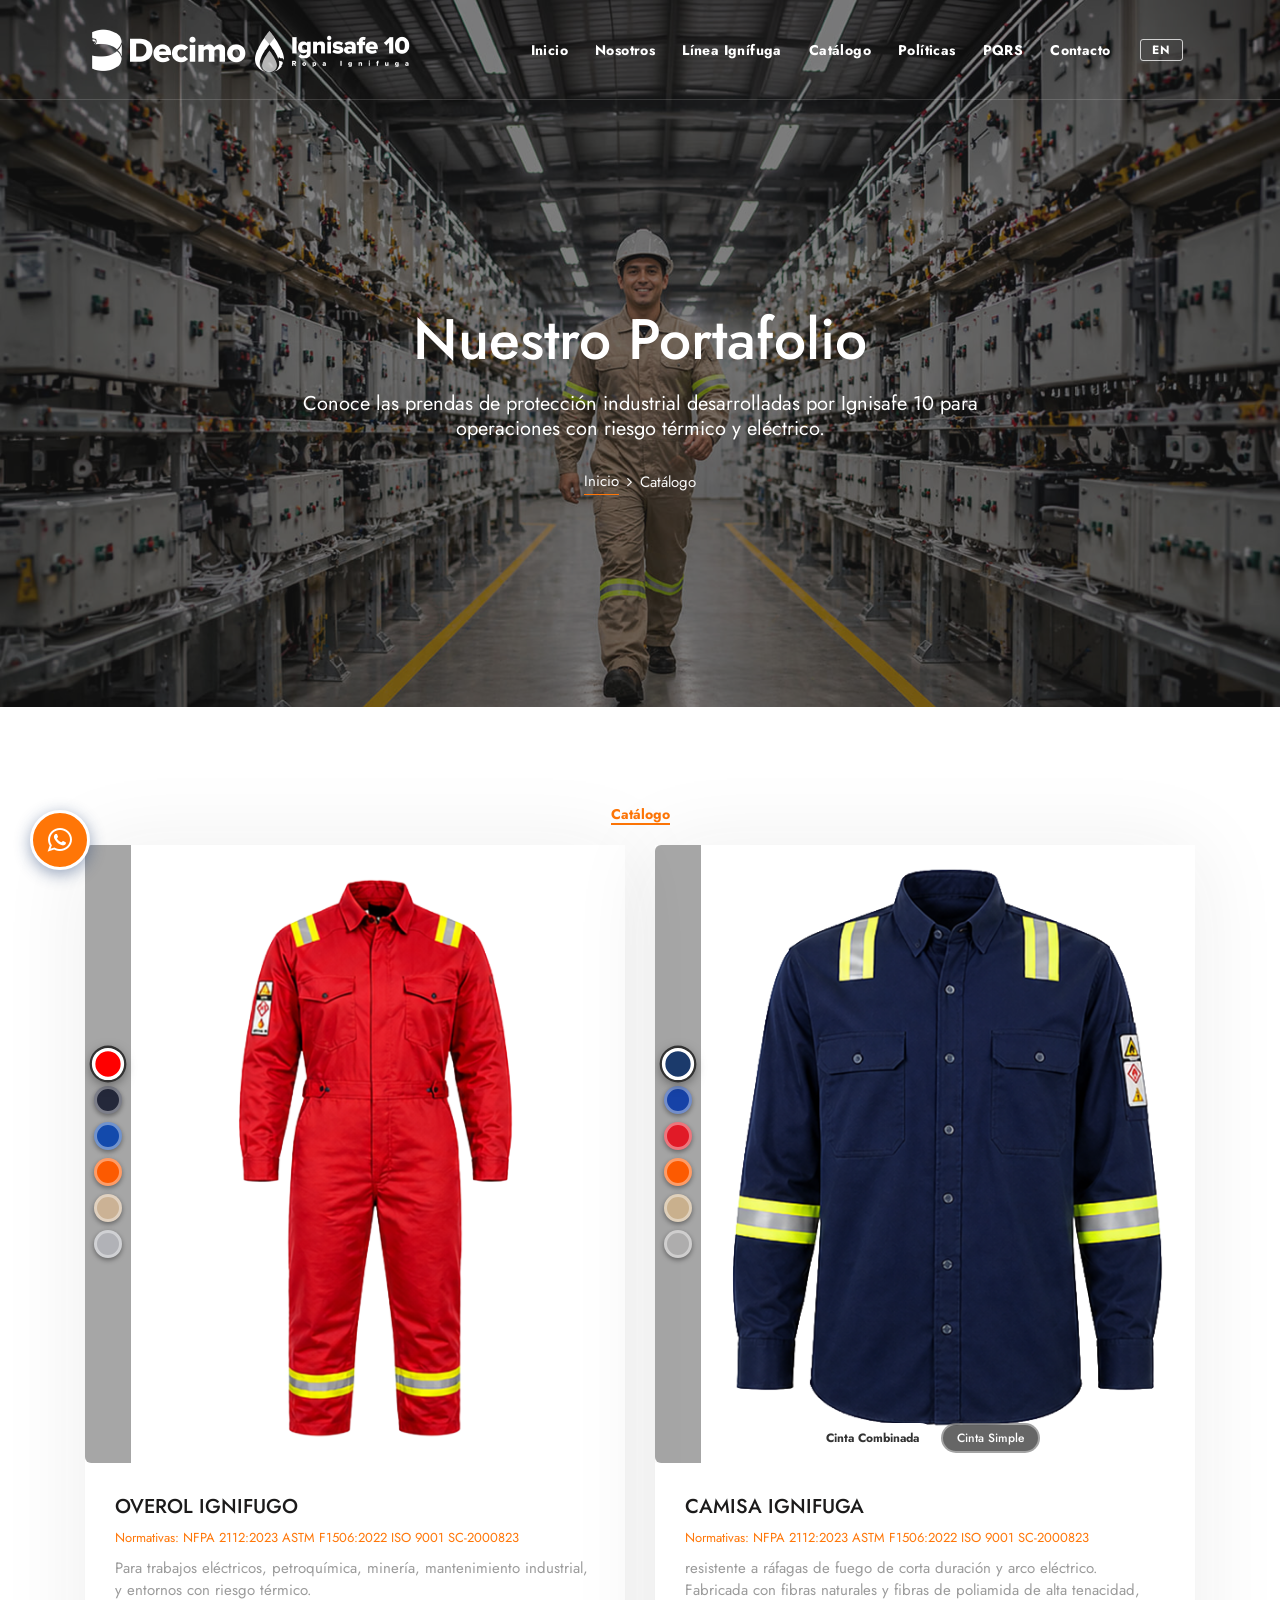
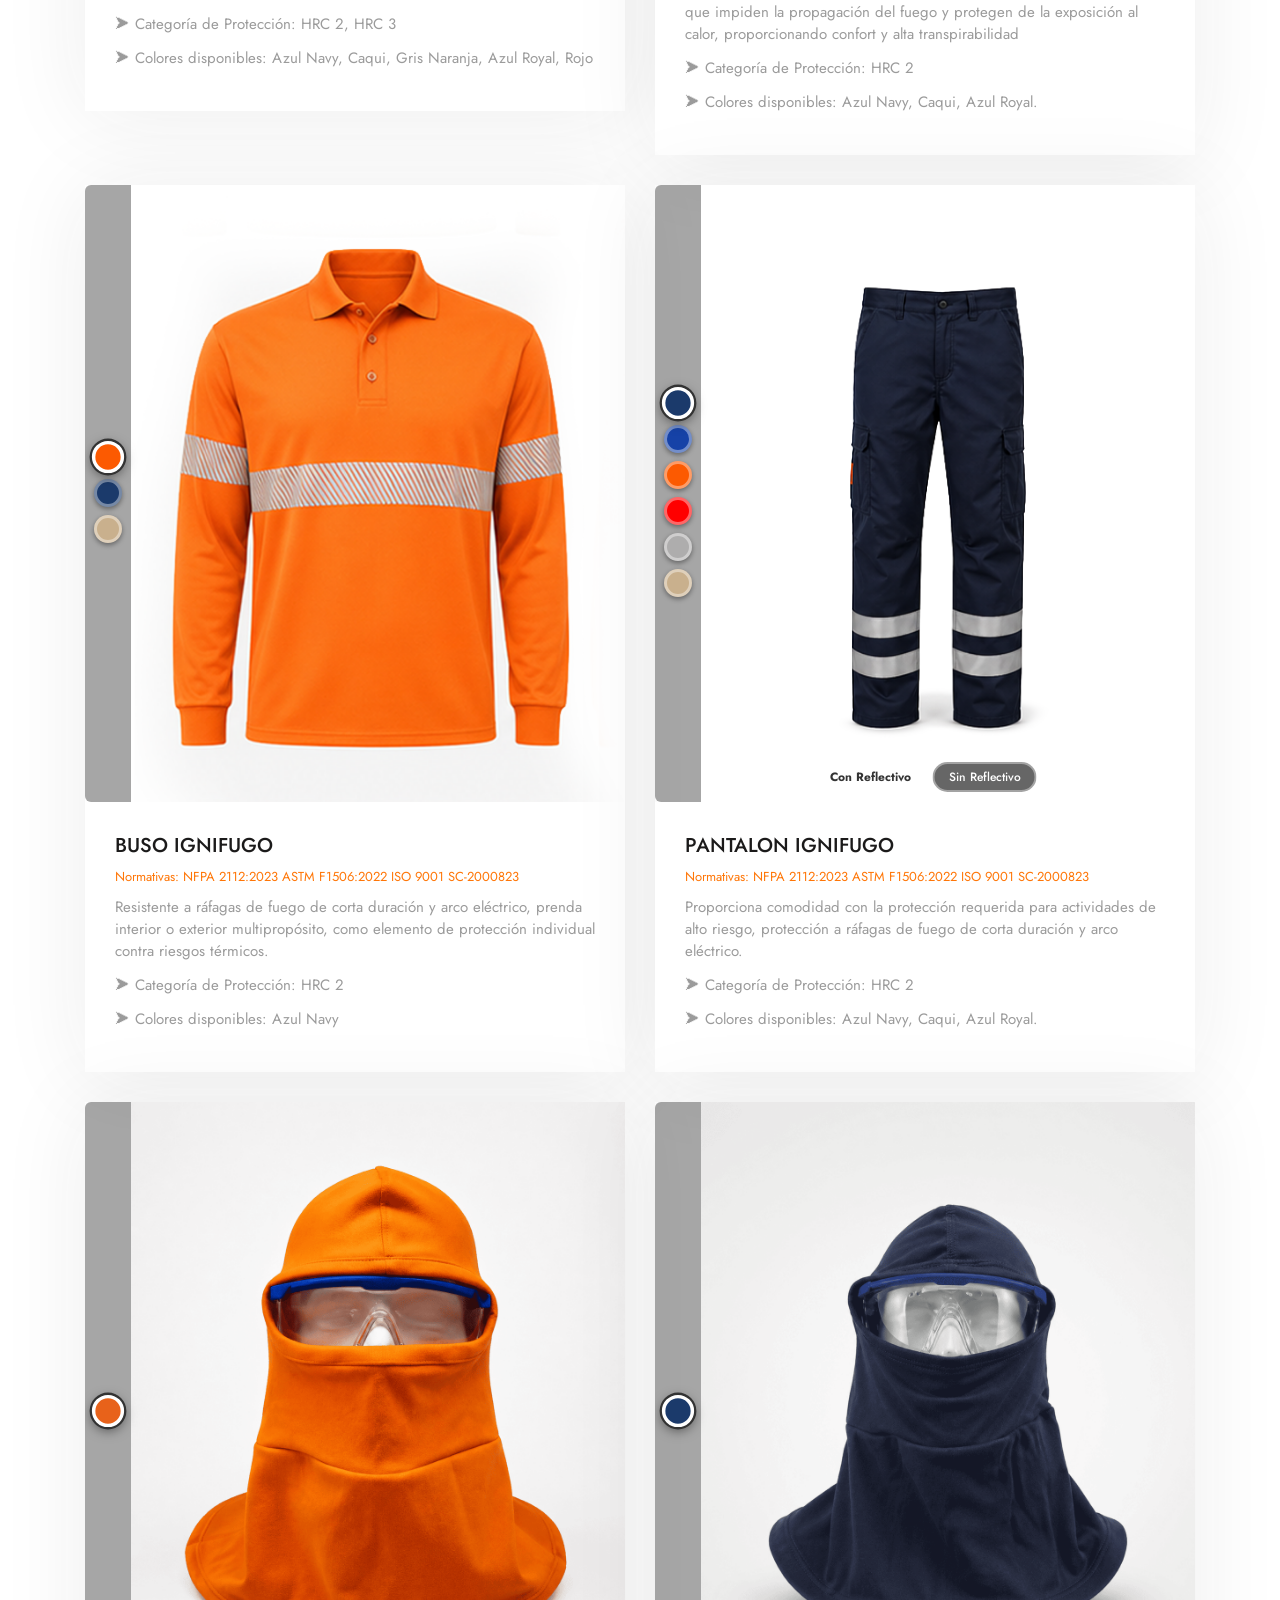
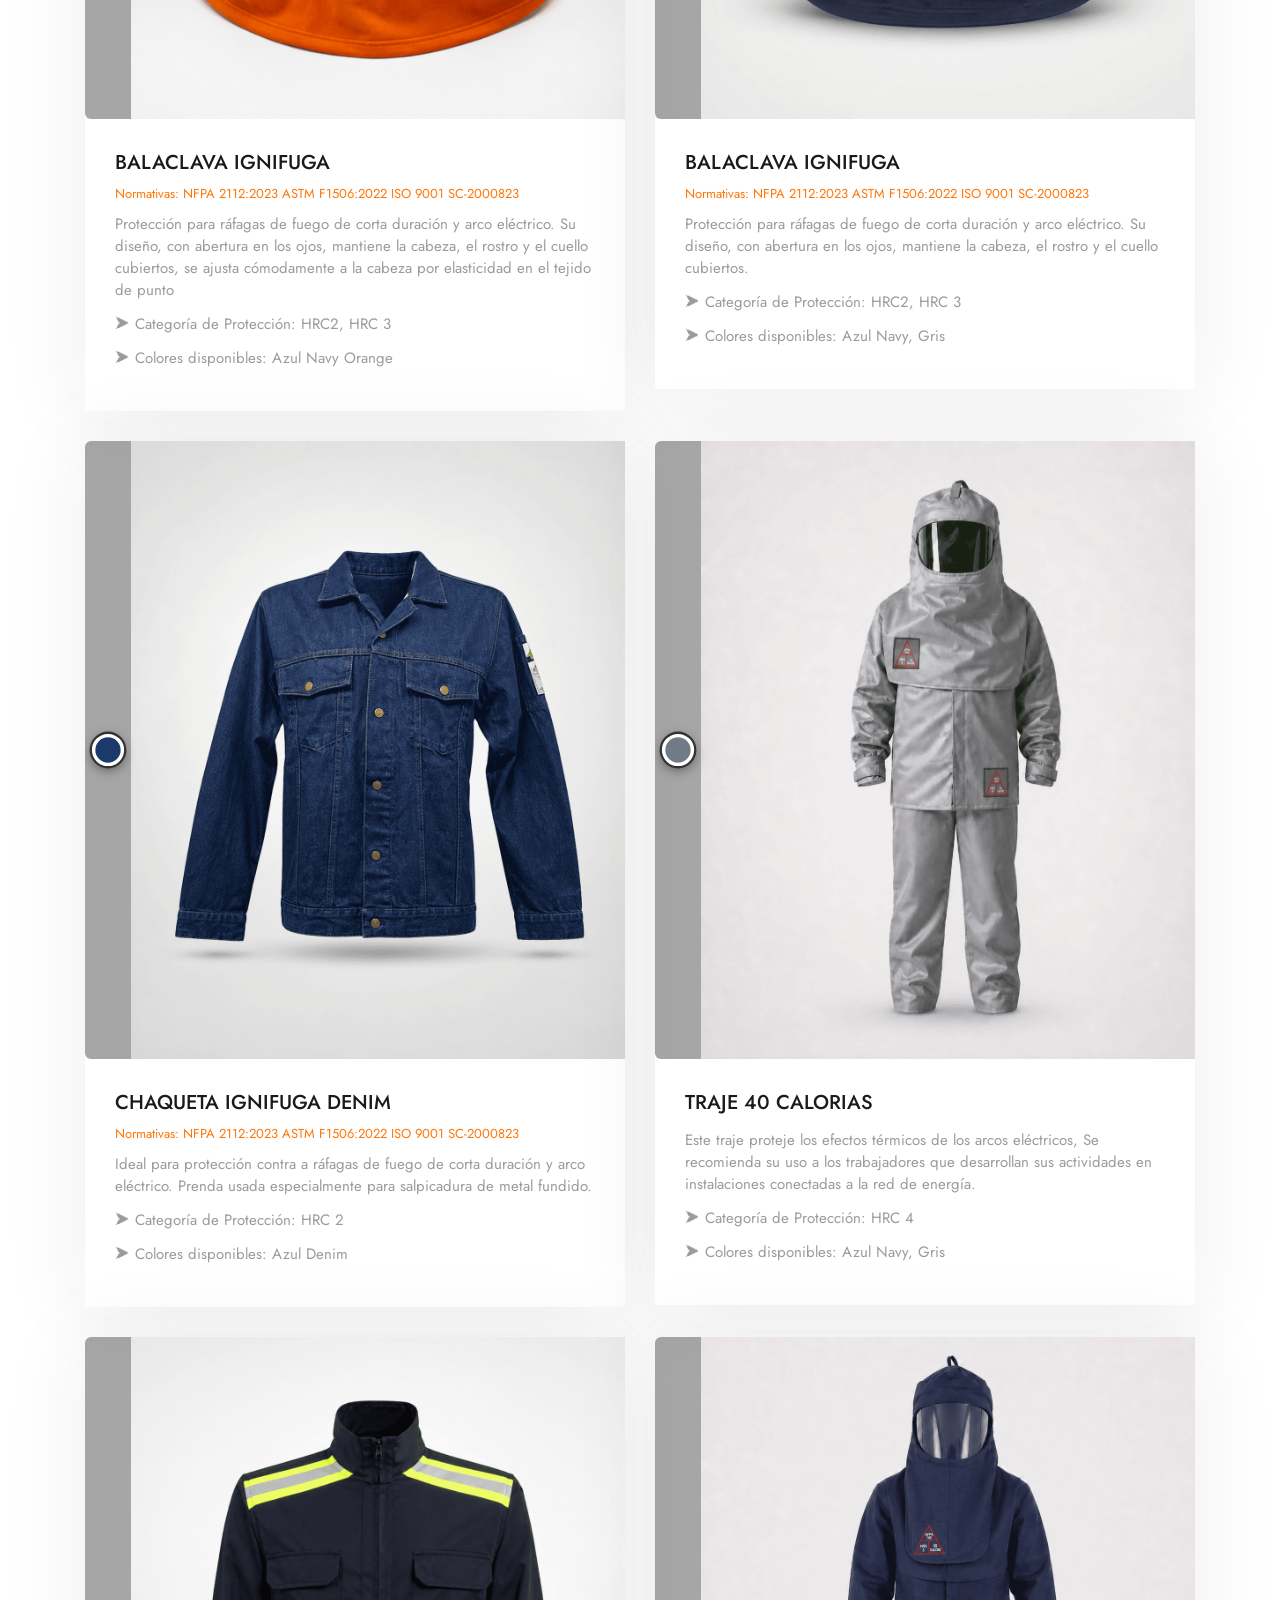
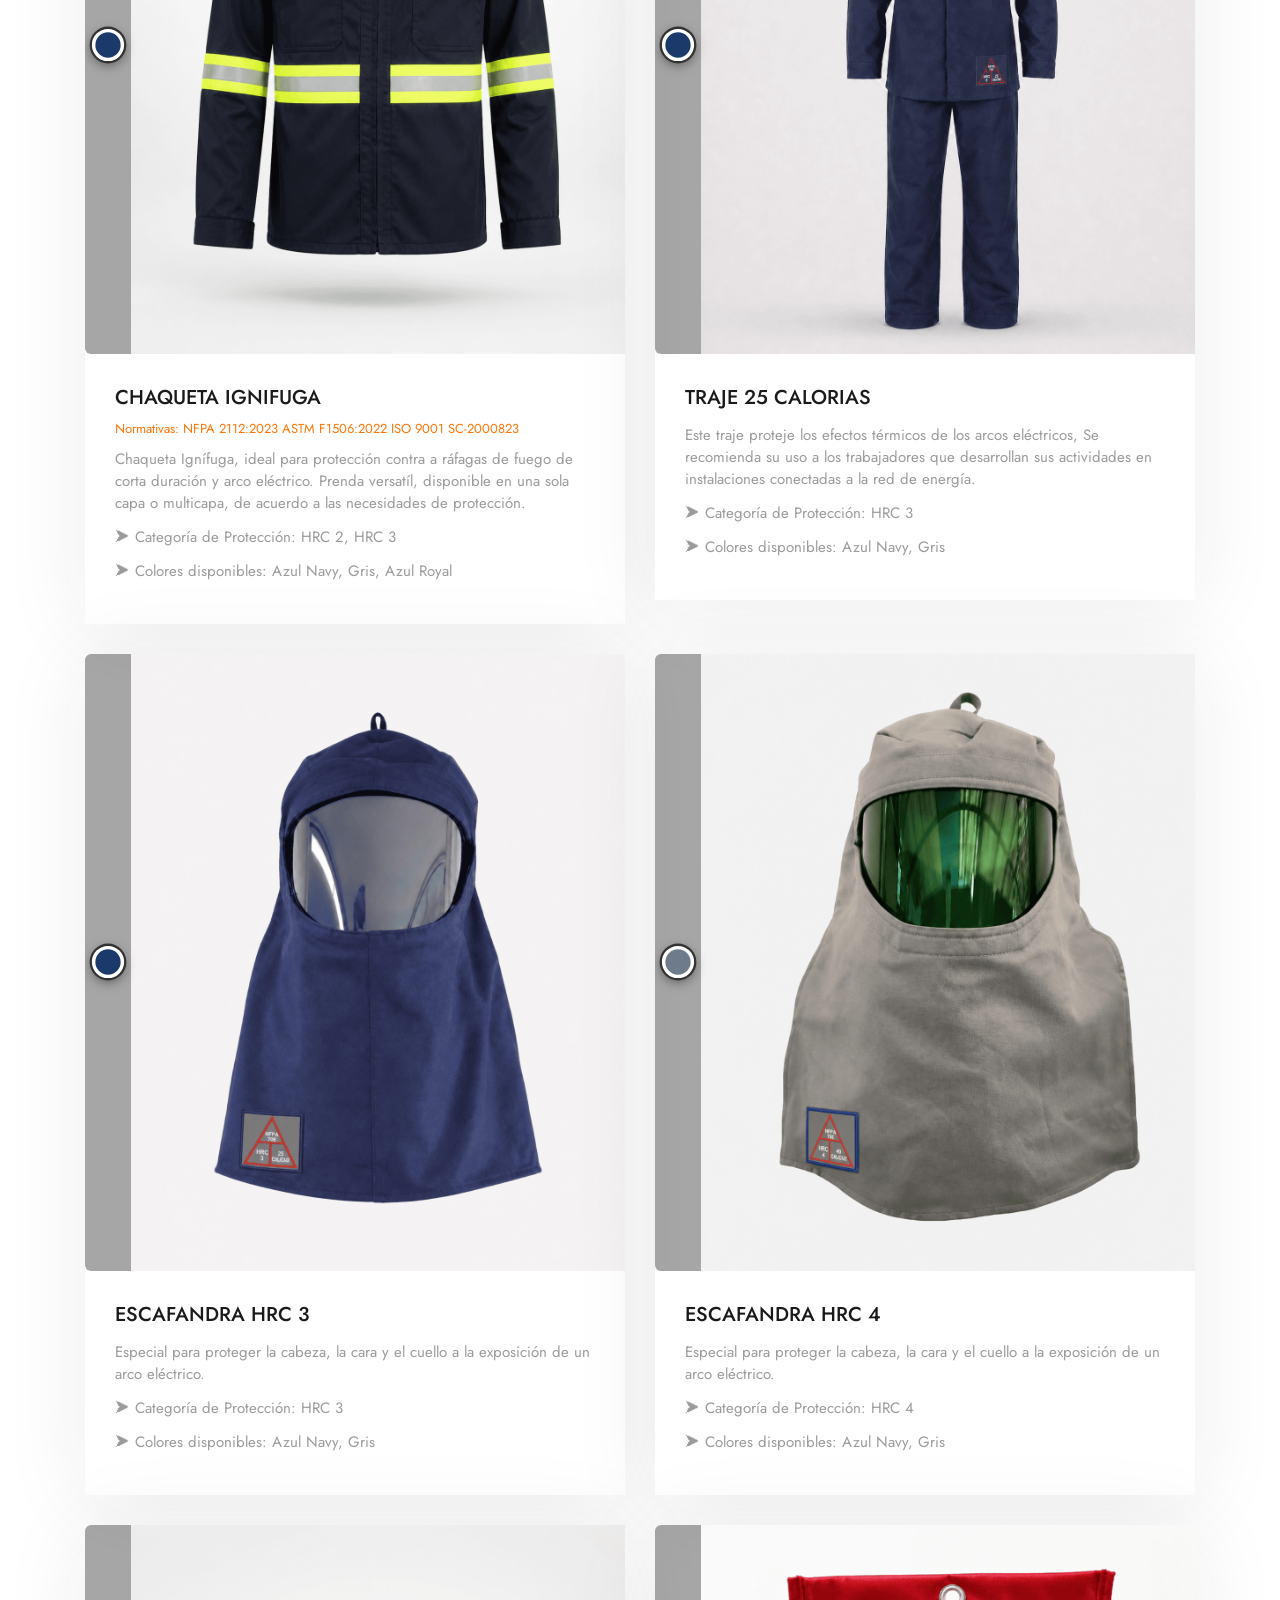
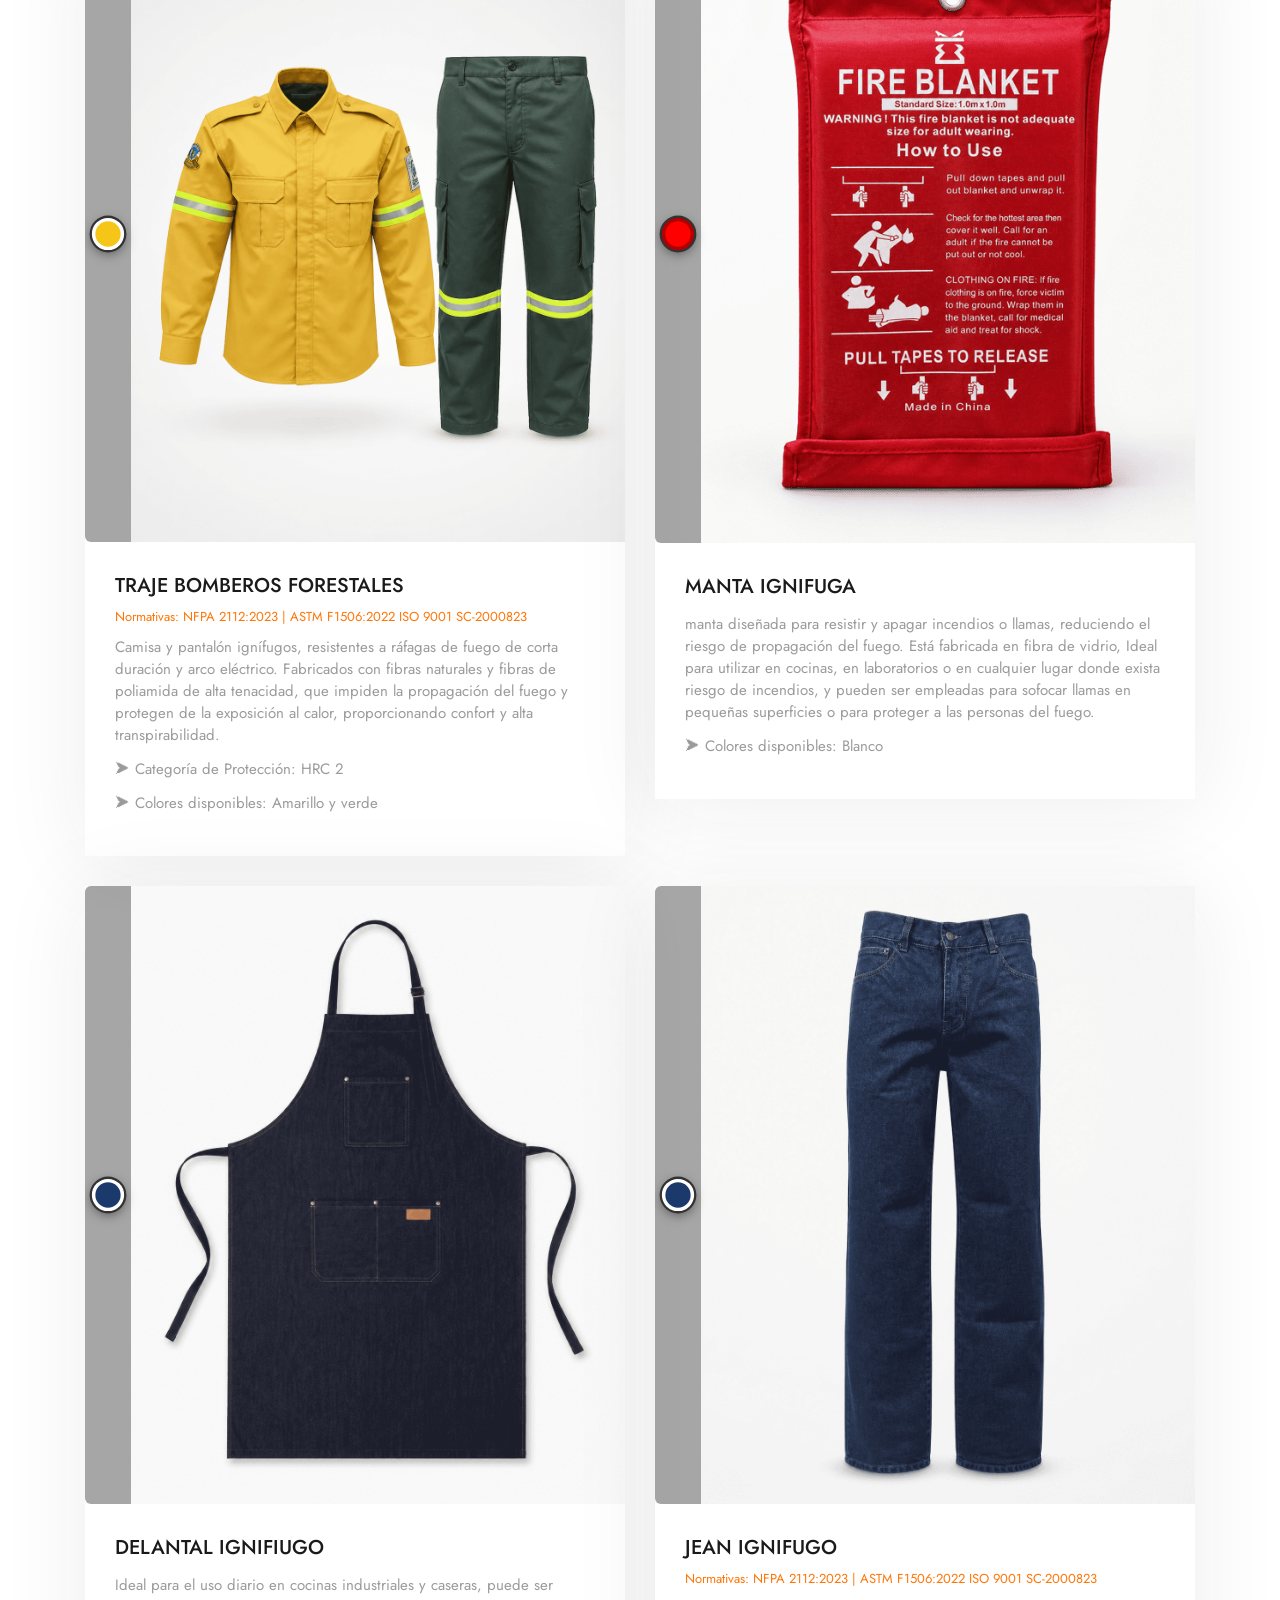
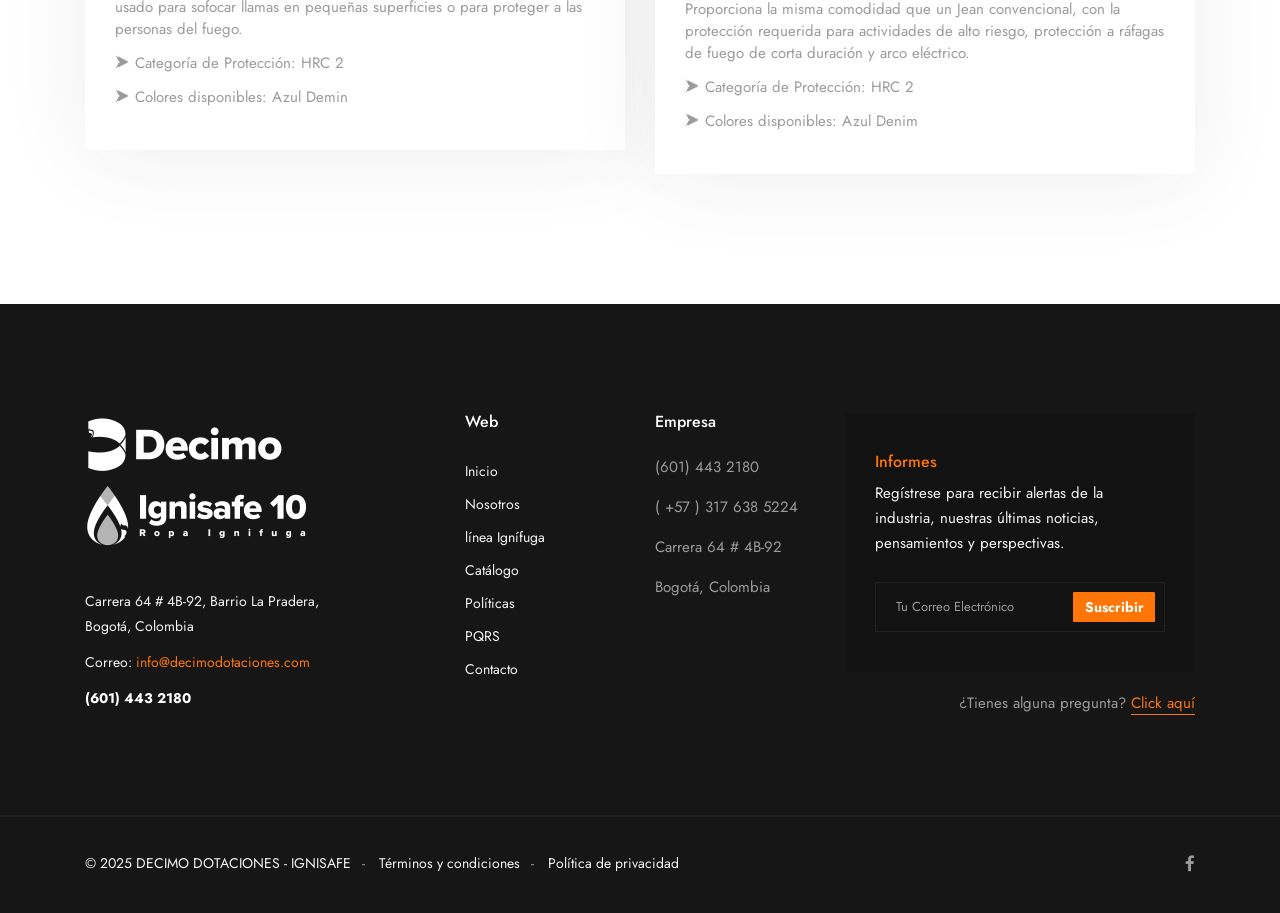
==== catalogo.html @ 81710ab4 "Refactor code structure for improved readability and maintainability" ====
<!DOCTYPE html>
<html lang="es">

<head>
  <meta charset="UTF-8" />
  <meta name="viewport" content="width=device-width, initial-scale=1.0" />
  <meta http-equiv="X-UA-Compatible" content="ie=edge" />
  <meta name="description" content="Industic - Factory and Manufacturing Html Template">
  <link href="assets/images/favicon/favicon.png" rel="icon">
  <title>Décimo Dotaciones - Catálogo</title>
  <link rel="stylesheet"
    href="https://fonts.googleapis.com/css?family=Roboto:400,500,700%7cRubik:400,500,700&display=swap">
  <link rel="stylesheet" href="assets/css/libraries.css">
  <link rel="stylesheet" href="assets/css/style.css">
  <style>
    .color-selector-wrapper {
      position: relative;
      display: flex;
      align-items: stretch;
    }
    .color-buttons {
      display: flex;
      flex-direction: column;
      gap: 8px;
      padding: 10px 8px;
      background: rgba(0, 0, 0, 0.35);
      border-radius: 6px 0 0 6px;
      justify-content: center;
      min-width: 46px;
      z-index: 2;
      flex-shrink: 0;
    }
    .color-btn {
      width: 28px;
      height: 28px;
      border-radius: 50%;
      border: 3px solid rgba(255,255,255,0.4);
      cursor: pointer;
      transition: transform 0.2s ease, border-color 0.2s ease, box-shadow 0.2s ease;
      outline: none;
      padding: 0;
      box-shadow: 0 2px 5px rgba(0,0,0,0.4);
      display: block;
      align-self: center;
    }
    .color-btn:hover {
      transform: scale(1.2);
      border-color: rgba(255,255,255,0.9);
      box-shadow: 0 3px 10px rgba(0,0,0,0.5);
    }
    .color-btn.active {
      border-color: #ffffff;
      box-shadow: 0 0 0 2px #333, 0 3px 10px rgba(0,0,0,0.5);
      transform: scale(1.15);
    }
    .color-selector-wrapper > img {
      flex: 1;
      min-width: 0;
      width: 100%;
      object-fit: cover;
      transition: opacity 0.3s ease;
    }
    .color-selector-wrapper > img.img-loading {
      opacity: 0.5;
    }
    .project-item .project__img img {
      transition: opacity 0.3s ease;
    }
    .project-item:hover .project__img img {
      transform: none;
    }
    .pantalon-colors-wrap {
      flex-shrink: 0;
      display: flex;
    }
    .pantalon-type-toggle {
      position: absolute;
      bottom: 10px;
      left: 50%;
      transform: translateX(-50%);
      display: flex;
      gap: 6px;
      z-index: 3;
      white-space: nowrap;
    }
    .type-btn {
      background: rgba(0, 0, 0, 0.6);
      color: white;
      border: 2px solid rgba(255, 255, 255, 0.4);
      border-radius: 20px;
      padding: 4px 14px;
      font-size: 12px;
      font-weight: 500;
      cursor: pointer;
      transition: all 0.2s ease;
    }
    .type-btn:hover {
      background: rgba(255, 255, 255, 0.75);
      color: #333;
      border-color: white;
    }
    .type-btn.active {
      background: rgba(255, 255, 255, 0.92);
      color: #333;
      border-color: white;
      font-weight: 700;
    }
  </style>
</head>

<body>
  <div class="wrapper">
    <!-- =========================
        Header
    =========================== -->
    <header id="header" class="header header-transparent">
      <nav class="navbar navbar-expand-lg sticky-navbar">
        <div class="container">
          <a class="navbar-brand" href="index.html">
            <img src="assets/images/logo/logo-light.png" class="logo-light" alt="logo" >
            <img src="assets/images/logo/logo-dark.png" class="logo-dark" alt="logo">
          </a>
          <button class="navbar-toggler" type="button">
            <span class="menu-lines"><span></span></span>
          </button>
          <div class="collapse navbar-collapse" id="mainNavigation">
            <ul class="navbar-nav ml-auto">
              <li class="nav__item">
                <a href="index.html" class="nav__item-link" data-i18n="nav.home">Inicio</a>
              </li>
              <li class="nav__item">
                <a href="nosotros.html" class="nav__item-link" data-i18n="nav.about">Nosotros</a>
              </li>
              <li class="nav__item">
                <a href="linea-ignifuga.html" class="nav__item-link" data-i18n="nav.flame">línea Ignífuga</a>
              </li>
              <li class="nav__item">
                <a href="catalogo.html" class="nav__item-link" data-i18n="nav.catalog">Catálogo</a>
              </li>
              <li class="nav__item">
                <a href="politicas-empresariales.html" class="nav__item-link" data-i18n="nav.policies">Políticas</a>
              </li>
              <li class="nav__item">
                <a href="https://docs.google.com/forms/d/e/1FAIpQLSfFGwjCG1T_JQYt4kFtrGWhm8Ot8-St2_dMyABzKSEfCnntng/viewform" class="nav__item-link" target="_blank">PQRS</a>
              </li>
              <li class="nav__item">
                <a href="contacto.html" class="nav__item-link" data-i18n="nav.contact">Contacto</a>
              </li>
            </ul><!-- /.navbar-nav -->
            <div class="navbar-modules">
              <ul class="list-unstyled d-flex align-items-center modules__btns-list">
                <li class="lang-switcher">
                  <button class="btn-lang" id="langBtnEn" onclick="setLang('en')">EN</button>
                  <button class="btn-lang" id="langBtnEs" onclick="setLang('es')">ES</button>
                </li>
              </ul><!-- /.modules-wrapper -->
            </div><!-- /.navbar-modules -->
          </div><!-- /.navbar-collapse -->
        </div><!-- /.container -->
      </nav><!-- /.navabr -->
    </header><!-- /.Header -->

    <!-- ========================
       page title
    =========================== -->
    <section id="page-title" class="page-title page-title-layout4 bg-overlay bg-parallax text-center">
      <div class="bg-img"><img src="assets/images/sliders/2.jpeg" alt="background"></div>
      <div class="container">
        <div class="row">
          <div class="col-sm-12 col-md-12 col-lg-8 offset-lg-2">
            <h1 class="pagetitle__heading" data-i18n="cat.page.heading">Nuestro portafolio</h1>
            <p style="color: white; font-size: 20px; margin-top: 20px;" data-i18n="cat.page.description">Conoce las prendas de protección industrial desarrolladas por Ignisafe 10 para operaciones con riesgo térmico y eléctrico.</p>
            <nav aria-label="breadcrumb">
              <ol class="breadcrumb justify-content-center">
                <li class="breadcrumb-item"><a href="index.html" data-i18n="nav.home">Inicio</a></li>
                <li class="breadcrumb-item active" aria-current="page" data-i18n="cat.page.crumb">Catálogo</li>
              </ol>
            </nav>
          </div><!-- /.col-lg-8 -->
        </div><!-- /.row -->
      </div><!-- /.container -->
    </section><!-- /.page-title -->


    <!-- ===========================
      projects Grid
    ============================= -->
    <section id="projectsGrid" class="projects projects-grid">
      <div class="container">
        <div class="row">
          <div class="col-sm-12 col-md-12 col-lg-12">
            <ul class="projects-filter justify-content-center">
              <li><a class="filter active" href="#" data-filter="all" data-i18n="cat.filter">Catálogo</a></li>
            </ul><!-- /.projects-filter  -->
          </div><!-- /.col-lg-12 -->
        </div><!-- /.row -->
        <div id="filtered-items-wrap" class="row">
          <!-- project item #1 -->
          <div class="col-sm-12 col-md-6 col-lg-6 mix filter-energy">
            <div class="project-item">
              <div class="project__img color-selector-wrapper">
                <div class="color-buttons">
                  <button class="color-btn active" style="background-color:red;" title="rojo" onclick="changeProductColor(this)" data-img="assets/images/case-studies/grid/overol/04.png" data-default="assets/images/case-studies/grid/overol/04.png"></button>
                  <button class="color-btn" style="background-color:#24283a;" title="azul noche" onclick="changeProductColor(this)" data-img="assets/images/case-studies/grid/overol/06.png" data-default="assets/images/case-studies/grid/overol/04.png"></button>
                  <button class="color-btn" style="background-color:#134aac;" title="azul intenso" onclick="changeProductColor(this)" data-img="assets/images/case-studies/grid/overol/05.png" data-default="assets/images/case-studies/grid/overol/04.png"></button>
                  <button class="color-btn" style="background-color:#fc5a01;" title="naranja" onclick="changeProductColor(this)" data-img="assets/images/case-studies/grid/overol/03.png" data-default="assets/images/case-studies/grid/overol/04.png"></button>
                  <button class="color-btn" style="background-color:#cbb295;" title="beige cálido" onclick="changeProductColor(this)" data-img="assets/images/case-studies/grid/overol/02.png" data-default="assets/images/case-studies/grid/overol/04.png"></button>
                  <button class="color-btn" style="background-color:#b1b2b7;" title="gris claro" onclick="changeProductColor(this)" data-img="assets/images/case-studies/grid/overol/01.png" data-default="assets/images/case-studies/grid/overol/04.png"></button>
                </div>
                <img src="assets/images/case-studies/grid/overol/04.png" alt="project img">
              </div><!-- /.project-img -->
              <div class="project__content">
                <h4 class="project__title"><a href="#" data-i18n="cat.p1.title">OVEROL IGNIFUGO</a></h4>
                <div class="project__cat">
                  <a href="#">Normativas: NFPA 2112:2023 ASTM F1506:2022 ISO 9001 SC-2000823</a>
                </div><!-- /.project-cat -->
                <p class="project__desc" style="line-height: 22px;" data-i18n="cat.p1.desc">Para trabajos eléctricos, petroquímica, minería,
                  mantenimiento industrial, y
                  entornos con riesgo térmico.</p>
                <p class="project__desc" style="line-height: 22px;" data-i18n="cat.protCat.p1">⮞ Categoría de Protección: HRC 2, HRC 3</p>
                <p class="project__desc" style="line-height: 22px;" data-i18n="cat.p1.colors">⮞ Colores disponibles: Azul Navy, Caqui, Gris
                  Naranja, Azul Royal, Rojo</p>
              </div><!-- /.project-content -->
            </div><!-- /.project-item -->
          </div>
          <!-- project item #2 -->
          <div class="col-sm-12 col-md-6 col-lg-6 mix filter-energy">
            <div class="project-item">
              <div class="project__img color-selector-wrapper">
                <div class="pantalon-colors-wrap">
                  <div class="color-buttons" data-variant="con-rayas">
                    <button class="color-btn active" style="background-color:#1B3A6B;" title="Azul noche" onclick="changeProductColor(this)" data-img="assets/images/case-studies/grid/camisa-ignifuga/06.png" data-default="assets/images/case-studies/grid/camisa-ignifuga/06.png"></button>
                    <button class="color-btn" style="background-color:#1642a7;" title="azul intenso" onclick="changeProductColor(this)" data-img="assets/images/case-studies/grid/camisa-ignifuga/05.png" data-default="assets/images/case-studies/grid/camisa-ignifuga/06.png"></button>
                    <button class="color-btn" style="background-color:#e11a27;" title="rojo" onclick="changeProductColor(this)" data-img="assets/images/case-studies/grid/camisa-ignifuga/04.png" data-default="assets/images/case-studies/grid/camisa-ignifuga/06.png"></button>
                    <button class="color-btn" style="background-color:#fc5a01;" title="naranja" onclick="changeProductColor(this)" data-img="assets/images/case-studies/grid/camisa-ignifuga/03.png" data-default="assets/images/case-studies/grid/camisa-ignifuga/06.png"></button>
                    <button class="color-btn" style="background-color:#c9b08d;" title="beige calido" onclick="changeProductColor(this)" data-img="assets/images/case-studies/grid/camisa-ignifuga/02.png" data-default="assets/images/case-studies/grid/camisa-ignifuga/06.png"></button>
                    <button class="color-btn" style="background-color:#aeadad;" title="gris" onclick="changeProductColor(this)" data-img="assets/images/case-studies/grid/camisa-ignifuga/01.png" data-default="assets/images/case-studies/grid/camisa-ignifuga/06.png"></button>
                  </div>
                  <div class="color-buttons" data-variant="sin-rayas" style="display:none;">
                    <button class="color-btn active" style="background-color:#1B3A6B;" title="Azul noche" onclick="changeProductColor(this)" data-img="assets/images/case-studies/grid/camisa-sin-reflectivo/06.png" data-default="assets/images/case-studies/grid/camisa-sin-reflectivo/06.png"></button>
                    <button class="color-btn" style="background-color:#1642a7;" title="azul intenso" onclick="changeProductColor(this)" data-img="assets/images/case-studies/grid/camisa-sin-reflectivo/05.png" data-default="assets/images/case-studies/grid/camisa-sin-reflectivo/06.png"></button>
                    <button class="color-btn" style="background-color:#e11a27;" title="rojo" onclick="changeProductColor(this)" data-img="assets/images/case-studies/grid/camisa-sin-reflectivo/04.png" data-default="assets/images/case-studies/grid/camisa-sin-reflectivo/06.png"></button>
                    <button class="color-btn" style="background-color:#fc5a01;" title="naranja" onclick="changeProductColor(this)" data-img="assets/images/case-studies/grid/camisa-sin-reflectivo/03.png" data-default="assets/images/case-studies/grid/camisa-sin-reflectivo/06.png"></button>
                    <button class="color-btn" style="background-color:#c9b08d;" title="beige calido" onclick="changeProductColor(this)" data-img="assets/images/case-studies/grid/camisa-sin-reflectivo/02.png" data-default="assets/images/case-studies/grid/camisa-sin-reflectivo/06.png"></button>
                    <button class="color-btn" style="background-color:#aeadad;" title="gris" onclick="changeProductColor(this)" data-img="assets/images/case-studies/grid/camisa-sin-reflectivo/01.png" data-default="assets/images/case-studies/grid/camisa-sin-reflectivo/06.png"></button>
                  </div>
                </div>
                <img src="assets/images/case-studies/grid/camisa-ignifuga/06.png" alt="project img">
                <div class="pantalon-type-toggle">
                  <button class="type-btn active" data-target="con-rayas" onclick="switchPantalon(this)">Cinta Combinada</button>
                  <button class="type-btn" data-target="sin-rayas" onclick="switchPantalon(this)">Cinta Simple</button>
                </div>
              </div><!-- /.project-img -->
              <div class="project__content">
                <h4 class="project__title"><a href="#" data-i18n="cat.p2.title">CAMISA IGNIFUGA</a></h4>
                <div class="project__cat">
                  <a href="#">Normativas: NFPA 2112:2023 ASTM F1506:2022 ISO 9001 SC-2000823</a>
                </div><!-- /.project-cat -->
                <p class="project__desc" style="line-height: 22px;" data-i18n="cat.p2.desc">resistente a ráfagas de fuego de corta duración y
                  arco eléctrico. Fabricada con
                  fibras naturales y fibras de poliamida de alta tenacidad, que impiden la propagación del fuego y
                  protegen de la exposición al calor, proporcionando confort y alta transpirabilidad</p>
                <p class="project__desc" style="line-height: 22px;" data-i18n="cat.protCat.p2">⮞ Categoría de Protección: HRC 2</p>
                <p class="project__desc" style="line-height: 22px;" data-i18n="cat.p2.colors">⮞ Colores disponibles: Azul Navy, Caqui, Azul Royal.
                </p>
              </div><!-- /.project-content -->
            </div><!-- /.project-item -->
          </div>
          <!-- project item #3 -->
          <div class="col-sm-12 col-md-6 col-lg-6 mix filter-energy">
            <div class="project-item">
              <div class="project__img color-selector-wrapper">
                <div class="color-buttons">
                  <button class="color-btn active" style="background-color:#fc5a01;" title="naranja" onclick="changeProductColor(this)" data-img="assets/images/case-studies/grid/buso/03.png" data-default="assets/images/case-studies/grid/buso/03.png"></button>
                  <button class="color-btn" style="background-color:#1B3A6B;" title="Azul noche" onclick="changeProductColor(this)" data-img="assets/images/case-studies/grid/buso/02.png" data-default="assets/images/case-studies/grid/buso/03.png"></button>
                  <button class="color-btn" style="background-color:#c9b08d;" title="beige caliente" onclick="changeProductColor(this)" data-img="assets/images/case-studies/grid/buso/01.png" data-default="assets/images/case-studies/grid/buso/03.png"></button>
                </div>
                <img src="assets/images/case-studies/grid/buso/03.png" alt="project img">
              </div><!-- /.project-img -->
              <div class="project__content">
                <h4 class="project__title"><a href="#" data-i18n="cat.p3.title">BUSO IGNIFUGO</a></h4>
                <div class="project__cat">
                  <a href="#">Normativas: NFPA 2112:2023 ASTM F1506:2022 ISO 9001 SC-2000823</a>
                </div><!-- /.project-cat -->
                <p class="project__desc" style="line-height: 22px;" data-i18n="cat.p3.desc">Resistente a ráfagas de fuego de corta duración y
                  arco eléctrico, prenda interior o exterior multipropósito, como elemento de protección individual
                  contra riesgos térmicos.</p>
                <p class="project__desc" style="line-height: 22px;" data-i18n="cat.protCat.p3">⮞ Categoría de Protección: HRC 2</p>
                <p class="project__desc" style="line-height: 22px;" data-i18n="cat.p3.colors">⮞ Colores disponibles: Azul Navy</p>
              </div><!-- /.project-content -->
            </div><!-- /.project-item -->
          </div>
          <!-- project item #4 -->
          <div class="col-sm-12 col-md-6 col-lg-6 mix filter-energy">
            <div class="project-item">
              <div class="project__img color-selector-wrapper">
                <div class="pantalon-colors-wrap">
                  <div class="color-buttons" data-variant="con-rayas">
                    <button class="color-btn active" style="background-color:#1B3A6B;" title="azul noche" onclick="changeProductColor(this)" data-img="assets/images/case-studies/grid/pantalon/01.png" data-default="assets/images/case-studies/grid/pantalon/01.png"></button>
                    <button class="color-btn" style="background-color:#1642a7;" title="azul intenso" onclick="changeProductColor(this)" data-img="assets/images/case-studies/grid/pantalon/02.png" data-default="assets/images/case-studies/grid/pantalon/01.png"></button>
                    <button class="color-btn" style="background-color:#fc5a01;" title="naranja" onclick="changeProductColor(this)" data-img="assets/images/case-studies/grid/pantalon/03.png" data-default="assets/images/case-studies/grid/pantalon/01.png"></button>
                    <button class="color-btn" style="background-color:red;" title="rojo" onclick="changeProductColor(this)" data-img="assets/images/case-studies/grid/pantalon/06.png" data-default="assets/images/case-studies/grid/pantalon/01.png"></button>
                    <button class="color-btn" style="background-color:#aeadad;" title="gris claro" onclick="changeProductColor(this)" data-img="assets/images/case-studies/grid/pantalon/04.png" data-default="assets/images/case-studies/grid/pantalon/01.png"></button>
                    <button class="color-btn" style="background-color:#c9b08d;" title="beige caliente" onclick="changeProductColor(this)" data-img="assets/images/case-studies/grid/pantalon/05.png" data-default="assets/images/case-studies/grid/pantalon/01.png"></button>
                  </div>
                  <div class="color-buttons" data-variant="sin-rayas" style="display:none;">
                    <button class="color-btn active" style="background-color:#1B3A6B;" title="azul noche" onclick="changeProductColor(this)" data-img="assets/images/case-studies/grid/pantalon-sin-rayas/01.png" data-default="assets/images/case-studies/grid/pantalon-sin-rayas/01.png"></button>
                    <button class="color-btn" style="background-color:#1642a7;" title="azul intenso" onclick="changeProductColor(this)" data-img="assets/images/case-studies/grid/pantalon-sin-rayas/02.png" data-default="assets/images/case-studies/grid/pantalon-sin-rayas/01.png"></button>
                    <button class="color-btn" style="background-color:#fc5a01;" title="naranja" onclick="changeProductColor(this)" data-img="assets/images/case-studies/grid/pantalon-sin-rayas/03.png" data-default="assets/images/case-studies/grid/pantalon-sin-rayas/01.png"></button>
                    <button class="color-btn" style="background-color:red;" title="rojo" onclick="changeProductColor(this)" data-img="assets/images/case-studies/grid/pantalon-sin-rayas/06.png" data-default="assets/images/case-studies/grid/pantalon-sin-rayas/01.png"></button>
                    <button class="color-btn" style="background-color:#aeadad;" title="gris claro" onclick="changeProductColor(this)" data-img="assets/images/case-studies/grid/pantalon-sin-rayas/04.png" data-default="assets/images/case-studies/grid/pantalon-sin-rayas/01.png"></button>
                    <button class="color-btn" style="background-color:#c9b08d;" title="beige caliente" onclick="changeProductColor(this)" data-img="assets/images/case-studies/grid/pantalon-sin-rayas/05.png" data-default="assets/images/case-studies/grid/pantalon-sin-rayas/01.png"></button>
                  </div>
                </div>
                <img src="assets/images/case-studies/grid/pantalon/01.png" alt="project img">
                <div class="pantalon-type-toggle">
                  <button class="type-btn active" data-target="con-rayas" onclick="switchPantalon(this)">Con Reflectivo</button>
                  <button class="type-btn" data-target="sin-rayas" onclick="switchPantalon(this)">Sin Reflectivo</button>
                </div>
              </div><!-- /.project-img -->
              <div class="project__content">
                <h4 class="project__title"><a href="#" data-i18n="cat.p4.title">PANTALON IGNIFUGO</a></h4>
                <div class="project__cat">
                  <a href="#">Normativas: NFPA 2112:2023 ASTM F1506:2022 ISO 9001 SC-2000823</a>
                </div><!-- /.project-cat -->
                <p class="project__desc" style="line-height: 22px;" data-i18n="cat.p4.desc">Proporciona comodidad con la protección requerida
                  para actividades de alto riesgo, protección a ráfagas de fuego de corta duración y arco eléctrico.</p>
                <p class="project__desc" style="line-height: 22px;" data-i18n="cat.protCat.p4">⮞ Categoría de Protección: HRC 2</p>
                <p class="project__desc" style="line-height: 22px;" data-i18n="cat.p4.colors">⮞ Colores disponibles: Azul Navy, Caqui, Azul Royal.
                </p>
              </div><!-- /.project-content -->
            </div><!-- /.project-item -->
          </div>
          <!-- project item #5 -->
          <div class="col-sm-12 col-md-6 col-lg-6 mix filter-energy">
            <div class="project-item">
              <div class="project__img color-selector-wrapper">
                <div class="color-buttons">
                  <button class="color-btn active" style="background-color:#E8621A;" title="Naranja" onclick="changeProductColor(this)" data-img="assets/images/case-studies/grid/5-orange.png" data-default="assets/images/case-studies/grid/5.png"></button>
                </div>
                <img src="assets/images/case-studies/grid/5.png" alt="project img">
              </div><!-- /.project-img -->
              <div class="project__content">
                <h4 class="project__title"><a href="#" data-i18n="cat.p5.title">BALACLAVA IGNIFUGA</a></h4>
                <div class="project__cat">
                  <a href="#">Normativas: NFPA 2112:2023 ASTM F1506:2022 ISO 9001 SC-2000823</a>
                </div><!-- /.project-cat -->
                <p class="project__desc" style="line-height: 22px;" data-i18n="cat.p5.desc">Protección para ráfagas de fuego de corta duración y
                  arco eléctrico. Su diseño, con abertura en los ojos, mantiene la cabeza, el rostro y el cuello
                  cubiertos, se ajusta cómodamente a la cabeza por elasticidad en el tejido de punto</p>
                <p class="project__desc" style="line-height: 22px;" data-i18n="cat.protCat.p5">⮞ Categoría de Protección: HRC2, HRC 3</p>
                <p class="project__desc" style="line-height: 22px;" data-i18n="cat.p5.colors">⮞ Colores disponibles: Azul Navy Orange</p>
              </div><!-- /.project-content -->
            </div><!-- /.project-item -->
          </div>
          <!-- project item #6 -->
          <div class="col-sm-12 col-md-6 col-lg-6 mix filter-energy">
            <div class="project-item">
              <div class="project__img color-selector-wrapper">
                <div class="color-buttons">
                  <button class="color-btn active" style="background-color:#1B3A6B;" title="Azul Navy" onclick="changeProductColor(this)" data-img="assets/images/case-studies/grid/6-navy.png" data-default="assets/images/case-studies/grid/6.png"></button>
                </div>
                <img src="assets/images/case-studies/grid/6.png" alt="project img">
              </div><!-- /.project-img -->
              <div class="project__content">
                <h4 class="project__title"><a href="#" data-i18n="cat.p6.title">BALACLAVA IGNIFUGA</a></h4>
                <div class="project__cat">
                  <a href="#">Normativas: NFPA 2112:2023 ASTM F1506:2022 ISO 9001 SC-2000823</a>
                </div><!-- /.project-cat -->
                <p class="project__desc" style="line-height: 22px;" data-i18n="cat.p6.desc">Protección para ráfagas de fuego de corta duración y
                  arco eléctrico. Su diseño, con abertura en los ojos, mantiene la cabeza, el rostro y el cuello
                  cubiertos.</p>
                <p class="project__desc" style="line-height: 22px;" data-i18n="cat.protCat.p6">⮞ Categoría de Protección: HRC2, HRC 3</p>
                <p class="project__desc" style="line-height: 22px;" data-i18n="cat.p6.colors">⮞ Colores disponibles: Azul Navy, Gris</p>
              </div><!-- /.project-content -->
            </div><!-- /.project-item -->
          </div>
          <!-- project item #7 -->
          <div class="col-sm-12 col-md-6 col-lg-6 mix filter-energy">
            <div class="project-item">
              <div class="project__img color-selector-wrapper">
                <div class="color-buttons">
                  <button class="color-btn active" style="background-color:#1B3A6B;" title="Azul Denim" onclick="changeProductColor(this)" data-img="assets/images/case-studies/grid/7-denim.png" data-default="assets/images/case-studies/grid/7.png"></button>
                </div>
                <img src="assets/images/case-studies/grid/7.png" alt="project img">
              </div><!-- /.project-img -->
              <div class="project__content">
                <h4 class="project__title"><a href="#" data-i18n="cat.p7.title">CHAQUETA IGNIFUGA DENIM</a></h4>
                <div class="project__cat">
                  <a href="#">Normativas: NFPA 2112:2023 ASTM F1506:2022 ISO 9001 SC-2000823</a>
                </div><!-- /.project-cat -->
                <p class="project__desc" style="line-height: 22px;" data-i18n="cat.p7.desc">Ideal para protección contra a ráfagas de fuego de
                  corta duración y arco eléctrico. Prenda usada especialmente para salpicadura de metal fundido.</p>
                <p class="project__desc" style="line-height: 22px;" data-i18n="cat.protCat.p7">⮞ Categoría de Protección: HRC 2</p>
                <p class="project__desc" style="line-height: 22px;" data-i18n="cat.p7.colors">⮞ Colores disponibles: Azul Denim</p>
              </div><!-- /.project-content -->
            </div><!-- /.project-item -->
          </div>
          <!-- project item #8 -->
          <div class="col-sm-12 col-md-6 col-lg-6 mix filter-energy">
            <div class="project-item">
              <div class="project__img color-selector-wrapper">
                <div class="color-buttons">
                  <button class="color-btn active" style="background-color:#707b87;" title="Gris" onclick="changeProductColor(this)" data-img="assets/images/case-studies/grid/8-grey.png" data-default="assets/images/case-studies/grid/8.png"></button>
                </div>
                <img src="assets/images/case-studies/grid/8.png" alt="project img">
              </div><!-- /.project-img -->
              <div class="project__content">
                <h4 class="project__title"><a href="#" data-i18n="cat.p8.title">TRAJE 40 CALORIAS</a></h4>
                <div class="project__cat">
                </div><!-- /.project-cat -->
                <p class="project__desc" style="line-height: 22px;" data-i18n="cat.p8.desc">Este traje proteje los efectos térmicos de los arcos
                  eléctricos, Se recomienda su uso a los trabajadores que desarrollan sus actividades en instalaciones
                  conectadas a la red de energía.</p>
                <p class="project__desc" style="line-height: 22px;" data-i18n="cat.protCat.p8">⮞ Categoría de Protección: HRC 4</p>
                <p class="project__desc" style="line-height: 22px;" data-i18n="cat.p8.colors">⮞ Colores disponibles: Azul Navy, Gris</p>
              </div><!-- /.project-content -->
            </div><!-- /.project-item -->
          </div>
          <!-- project item #9 -->
          <div class="col-sm-12 col-md-6 col-lg-6 mix filter-energy">
            <div class="project-item">
              <div class="project__img color-selector-wrapper">
                <div class="color-buttons">
                  <button class="color-btn active" style="background-color:#1B3A6B;" title="Azul Navy" onclick="changeProductColor(this)" data-img="assets/images/case-studies/grid/9-navy.png" data-default="assets/images/case-studies/grid/9.png"></button>
                </div>
                <img src="assets/images/case-studies/grid/9.png" alt="project img">
              </div><!-- /.project-img -->
              <div class="project__content">
                <h4 class="project__title"><a href="#" data-i18n="cat.p9.title">CHAQUETA IGNIFUGA</a></h4>
                <div class="project__cat">
                  <a href="#">Normativas: NFPA 2112:2023 ASTM F1506:2022 ISO 9001 SC-2000823</a>
                </div><!-- /.project-cat -->
                <p class="project__desc" style="line-height: 22px;" data-i18n="cat.p9.desc">Chaqueta Ignífuga, ideal para protección contra a
                  ráfagas de fuego de corta duración y arco eléctrico. Prenda versatíl, disponible en una sola capa o
                  multicapa, de acuerdo a las necesidades de protección.</p>
                <p class="project__desc" style="line-height: 22px;" data-i18n="cat.protCat.p9">⮞ Categoría de Protección: HRC 2, HRC 3</p>
                <p class="project__desc" style="line-height: 22px;" data-i18n="cat.p9.colors">⮞ Colores disponibles: Azul Navy, Gris, Azul Royal
                </p>
              </div><!-- /.project-content -->
            </div><!-- /.project-item -->
          </div>
          <!-- project item #10 -->
          <div class="col-sm-12 col-md-6 col-lg-6 mix filter-energy">
            <div class="project-item">
              <div class="project__img color-selector-wrapper">
                <div class="color-buttons">
                  <button class="color-btn active" style="background-color:#1B3A6B;" title="Azul Navy" onclick="changeProductColor(this)" data-img="assets/images/case-studies/grid/10-navy.png" data-default="assets/images/case-studies/grid/10.png"></button>
                </div>
                <img src="assets/images/case-studies/grid/10.png" alt="project img">
              </div><!-- /.project-img -->
              <div class="project__content">
                <h4 class="project__title"><a href="#" data-i18n="cat.p10.title">TRAJE 25 CALORIAS</a></h4>
                <div class="project__cat">
                </div><!-- /.project-cat -->
                <p class="project__desc" style="line-height: 22px;" data-i18n="cat.p10.desc">Este traje proteje los efectos térmicos de los arcos
                  eléctricos, Se recomienda su uso a los trabajadores que desarrollan sus actividades en instalaciones
                  conectadas a la red de energía.</p>
                <p class="project__desc" style="line-height: 22px;" data-i18n="cat.protCat.p10">⮞ Categoría de Protección: HRC 3</p>
                <p class="project__desc" style="line-height: 22px;" data-i18n="cat.p10.colors">⮞ Colores disponibles: Azul Navy, Gris</p>
              </div><!-- /.project-content -->
            </div><!-- /.project-item -->
          </div>
          <!-- project item #11 -->
          <div class="col-sm-12 col-md-6 col-lg-6 mix filter-energy">
            <div class="project-item">
              <div class="project__img color-selector-wrapper">
                <div class="color-buttons">
                  <button class="color-btn active" style="background-color:#1B3A6B;" title="Azul Navy" onclick="changeProductColor(this)" data-img="assets/images/case-studies/grid/11-navy.png" data-default="assets/images/case-studies/grid/11.png"></button>
                </div>
                <img src="assets/images/case-studies/grid/11.png" alt="project img">
              </div><!-- /.project-img -->
              <div class="project__content">
                <h4 class="project__title"><a href="#" data-i18n="cat.p11.title">ESCAFANDRA HRC 3</a></h4>
                <div class="project__cat">
                </div><!-- /.project-cat -->
                <p class="project__desc" style="line-height: 22px;" data-i18n="cat.p11.desc">Especial para proteger la cabeza, la cara y el
                  cuello a la exposición de un arco eléctrico.</p>
                <p class="project__desc" style="line-height: 22px;" data-i18n="cat.protCat.p11">⮞ Categoría de Protección: HRC 3</p>
                <p class="project__desc" style="line-height: 22px;" data-i18n="cat.p11.colors">⮞ Colores disponibles: Azul Navy, Gris</p>
              </div><!-- /.project-content -->
            </div><!-- /.project-item -->
          </div>
          <!-- project item #12 -->
          <div class="col-sm-12 col-md-6 col-lg-6 mix filter-energy">
            <div class="project-item">
              <div class="project__img color-selector-wrapper">
                <div class="color-buttons">
                  <button class="color-btn active" style="background-color:#6E7B8B;" title="Gris" onclick="changeProductColor(this)" data-img="assets/images/case-studies/grid/12-grey.png" data-default="assets/images/case-studies/grid/12.png"></button>
                </div>
                <img src="assets/images/case-studies/grid/12.png" alt="project img">
              </div><!-- /.project-img -->
              <div class="project__content">
                <h4 class="project__title"><a href="#" data-i18n="cat.p12.title">ESCAFANDRA HRC 4</a></h4>
                <div class="project__cat">
                </div><!-- /.project-cat -->
                <p class="project__desc" style="line-height: 22px;" data-i18n="cat.p12.desc">Especial para proteger la cabeza, la cara y el
                  cuello a la exposición de un arco eléctrico.</p>
                <p class="project__desc" style="line-height: 22px;" data-i18n="cat.protCat.p12">⮞ Categoría de Protección: HRC 4</p>
                <p class="project__desc" style="line-height: 22px;" data-i18n="cat.p12.colors">⮞ Colores disponibles: Azul Navy, Gris</p>
              </div><!-- /.project-content -->
            </div><!-- /.project-item -->
          </div>
          <!-- project item #13 -->
          <div class="col-sm-12 col-md-6 col-lg-6 mix filter-energy">
            <div class="project-item">
              <div class="project__img color-selector-wrapper">
                <div class="color-buttons">
                  <button class="color-btn active" style="background-color:#F5C518;" title="Amarillo" onclick="changeProductColor(this)" data-img="assets/images/case-studies/grid/13-yellow.png" data-default="assets/images/case-studies/grid/13.png"></button>
                </div>
                <img src="assets/images/case-studies/grid/13.png" alt="project img">
              </div><!-- /.project-img -->
              <div class="project__content">
                <h4 class="project__title"><a href="#" data-i18n="cat.p13.title">TRAJE BOMBEROS FORESTALES</a></h4>
                <div class="project__cat">
                  <a href="#">Normativas: NFPA 2112:2023 | ASTM F1506:2022 ISO 9001 SC-2000823</a>
                </div><!-- /.project-cat -->
                <p class="project__desc" style="line-height: 22px;" data-i18n="cat.p13.desc">Camisa y pantalón ignífugos, resistentes a ráfagas
                  de fuego de corta duración y arco eléctrico. Fabricados con fibras naturales y fibras de poliamida de
                  alta tenacidad, que impiden la propagación del fuego y protegen de la exposición al calor,
                  proporcionando confort y alta transpirabilidad.</p>
                <p class="project__desc" style="line-height: 22px;" data-i18n="cat.protCat.p13">⮞ Categoría de Protección: HRC 2</p>
                <p class="project__desc" style="line-height: 22px;" data-i18n="cat.p13.colors">⮞ Colores disponibles: Amarillo y verde</p>
              </div><!-- /.project-content -->
            </div><!-- /.project-item -->
          </div>
          <!-- project item #14 -->
          <div class="col-sm-12 col-md-6 col-lg-6 mix filter-energy">
            <div class="project-item">
              <div class="project__img color-selector-wrapper">
                <div class="color-buttons">
                  <button class="color-btn active" style="background-color:red; border-color: rgba(0,0,0,0.3);" title="Blanco" onclick="changeProductColor(this)" data-img="assets/images/case-studies/grid/14-white.png" data-default="assets/images/case-studies/grid/14.png"></button>
                </div>
                <img src="assets/images/case-studies/grid/14.png" alt="project img">
              </div><!-- /.project-img -->
              <div class="project__content">
                <h4 class="project__title"><a href="#" data-i18n="cat.p14.title">MANTA IGNIFUGA</a></h4>
                <div class="project__cat">
                </div><!-- /.project-cat -->
                <p class="project__desc" style="line-height: 22px;" data-i18n="cat.p14.desc">manta diseñada para resistir y apagar incendios o
                  llamas, reduciendo el riesgo de propagación del fuego. Está fabricada en fibra de vidrio, Ideal para
                  utilizar en cocinas, en laboratorios o en cualquier lugar donde exista riesgo de incendios, y pueden
                  ser empleadas para sofocar llamas en pequeñas superficies o para proteger a las personas del fuego.
                </p>
                <p class="project__desc" style="line-height: 22px;" data-i18n="cat.p14.colors">⮞ Colores disponibles: Blanco</p>
              </div><!-- /.project-content -->
            </div><!-- /.project-item -->
          </div>
          <!-- project item #15 -->
          <div class="col-sm-12 col-md-6 col-lg-6 mix filter-energy">
            <div class="project-item">
              <div class="project__img color-selector-wrapper">
                <div class="color-buttons">
                  <button class="color-btn active" style="background-color:#1B3A6B;" title="Azul Denim" onclick="changeProductColor(this)" data-img="assets/images/case-studies/grid/15-denim.png" data-default="assets/images/case-studies/grid/15.png"></button>
                </div>
                <img src="assets/images/case-studies/grid/15.png" alt="project img">
              </div><!-- /.project-img -->
              <div class="project__content">
                <h4 class="project__title"><a href="#" data-i18n="cat.p15.title">DELANTAL IGNIFIUGO</a></h4>
                <div class="project__cat">
                </div><!-- /.project-cat -->
                <p class="project__desc" style="line-height: 22px;" data-i18n="cat.p15.desc">Ideal para el uso diario en cocinas industriales y
                  caseras, puede ser usado para sofocar llamas en pequeñas superficies o para proteger a las personas
                  del fuego.</p>
                <p class="project__desc" style="line-height: 22px;" data-i18n="cat.protCat.p15">⮞ Categoría de Protección: HRC 2</p>
                <p class="project__desc" style="line-height: 22px;" data-i18n="cat.p15.colors">⮞ Colores disponibles: Azul Demin</p>
              </div><!-- /.project-content -->
            </div><!-- /.project-item -->
          </div>
          <!-- project item #16 -->
          <div class="col-sm-12 col-md-6 col-lg-6 mix filter-energy">
            <div class="project-item">
              <div class="project__img color-selector-wrapper">
                <div class="color-buttons">
                  <button class="color-btn active" style="background-color:#1B3A6B;" title="Azul Denim" onclick="changeProductColor(this)" data-img="assets/images/case-studies/grid/16-denim.png" data-default="assets/images/case-studies/grid/16.png"></button>
                </div>
                <img src="assets/images/case-studies/grid/16.png" alt="project img">
              </div><!-- /.project-img -->
              <div class="project__content">
                <h4 class="project__title"><a href="#" data-i18n="cat.p16.title">JEAN IGNIFUGO</a></h4>
                <div class="project__cat">
                  <a href="#">Normativas: NFPA 2112:2023 | ASTM F1506:2022 ISO 9001 SC-2000823</a>
                </div><!-- /.project-cat -->
                <p class="project__desc" style="line-height: 22px;" data-i18n="cat.p16.desc">Proporciona la misma comodidad que un Jean convencional, con la protección requerida para actividades de alto riesgo, protección a ráfagas de fuego de corta duración y arco eléctrico.</p>
                <p class="project__desc" style="line-height: 22px;" data-i18n="cat.protCat.p16">⮞ Categoría de Protección: HRC 2</p>
                <p class="project__desc" style="line-height: 22px;" data-i18n="cat.p16.colors">⮞ Colores disponibles: Azul Denim</p>
              </div><!-- /.project-content -->
            </div><!-- /.project-item -->
          </div>
        </div><!-- /.row -->
      </div><!-- /.container -->
    </section><!-- /.projects Grid -->

    <!-- ========================
      Footer
    ========================== -->
    <footer id="footer" class="footer footer-1">
      <div class="footer-top">
        <div class="container">
          <div class="row">
            <div class="col-sm-12 col-md-12 col-lg-4 footer__widget footer__widget-about  mb-30">
              <div class="footer__widget-content">
                <img src="assets/images/logo/logo-footer.png" alt="logo">
                <p>Carrera 64 # 4B-92, Barrio La Pradera, <br>Bogotá, Colombia</p>
                <p><span data-i18n="footer.emailLabel">Correo:</span> <a href="mailto:info@decimodotaciones.com">info@decimodotaciones.com</a></p>
                <p><a href="tel:002010612457410" class="font-weight-bold color-white">(601) 443 2180</a></p>
              </div>
            </div><!-- /.col-lg-4 -->
            <div class="col-6 col-sm-6 col-md-3 col-lg-2 footer__widget footer__widget-nav">
              <h6 class="footer__widget-title" data-i18n="footer.web">Web</h6>
              <div class="footer__widget-content">
                <nav>
                  <ul class="list-unstyled">
                    <li><a href="index.html" data-i18n="nav.home">Inicio</a></li>
                    <li><a href="nosotros.html" data-i18n="nav.about">Nosotros</a></li>
                    <li><a href="linea-ignifuga.html" data-i18n="nav.flame">Línea Ignífuga</a></li>
                    <li><a href="catalogo.html" data-i18n="nav.catalog">Catálogo</a></li>
                    <li><a href="politicas-empresariales.html" data-i18n="nav.policies">Políticas</a></li>
                    <li><a href="https://docs.google.com/forms/d/e/1FAIpQLSfFGwjCG1T_JQYt4kFtrGWhm8Ot8-St2_dMyABzKSEfCnntng/viewform" target="_blank">PQRS</a></li>
                    <li><a href="contacto.html" data-i18n="nav.contact">Contacto</a></li>
                  </ul>
                </nav>
              </div><!-- /.footer-widget-content -->
            </div><!-- /.col-lg-2 -->
            <div class="col-6 col-sm-6 col-md-3 col-lg-2 footer__widget footer__widget-nav">
              <h6 class="footer__widget-title" data-i18n="footer.company">Empresa</h6>
              <div class="footer__widget-content">
                <nav>
                  <ul class="list-unstyled">
                    <li><p>(601) 443 2180</p></li>
                    <li><p>( +57 ) 317 638 5224</p></li>
                    <li><p>Carrera 64 # 4B-92</p></li>
                    <li><p>Bogotá, Colombia</p></li>
                  </ul>
                </nav>
              </div><!-- /.footer-widget-content -->
            </div><!-- /.col-lg-2 -->
            <div class="col-12 col-sm-12 col-md-6 col-lg-4 footer__widget footer__widget-newsletter">
              <div class="footer__widget-content">
                <h6 class="footer__widget-title" data-i18n="footer.reports">Informes</h6>
                <p data-i18n="footer.newsletter.desc">Regístrese para recibir alertas de la industria, nuestras últimas noticias, pensamientos y perspectivas.</p>
                <form class="widget__newsletter-form">
                  <div class="form-group mb-0">
                    <input type="text" class="form-control" data-i18n-placeholder="footer.newsletter.email" placeholder="Tu Correo Electrónico">
                    <button type="submit" class="btn btn__primary btn__hover2" data-i18n="footer.newsletter.btn">Suscribir</button>
                  </div>
                </form>
              </div><!-- /.footer-widget-content -->
              <div class="text-right mt-20">
                <span class="footer__contact-link"><span data-i18n="footer.question">¿Tienes alguna pregunta?</span>
                  <a href="contacto.html" data-i18n="footer.clickHere">Click aquí</a>
                </span>
              </div>
            </div><!-- /.col-lg-4 -->
          </div><!-- /.row -->
        </div><!-- /.container -->
      </div><!-- /.footer-top -->
      <div class="footer-bottom">
        <div class="container">
          <div class="row">
            <div class="col-sm-12 col-md-9 col-lg-9">
              <div class="footer__copyright">
                <nav>
                  <ul class="list-unstyled footer__copyright-links d-flex flex-wrap">
                    <li>
                      <a href="index.html">
                        &copy; 2025 DECIMO DOTACIONES - IGNISAFE <span class="color-theme"></span>
                      </a>
                    </li>
                    <li><a href="politicas-empresariales.html" data-i18n="footer.terms">Términos y condiciones </a></li>
                    <li><a href="politicas-empresariales.html" data-i18n="footer.privacy">Política de privacidad</a></li>
                  </ul>
                </nav>

              </div><!-- /.Footer-copyright -->
            </div><!-- /.col-lg-6 -->
            <div class="col-sm-12 col-md-3 col-lg-3 d-flex align-items-center">
              <div class="social__icons justify-content-end w-100">
                <a href="https://www.facebook.com/decimodotaciones" target="_blank"><i class="fa fa-facebook"></i></a>
              </div><!-- /.social-icons -->
            </div><!-- /.col-lg-6 -->
          </div><!-- /.row -->
        </div><!-- /.Footer-bottom -->
      </div><!-- /.container -->
    </footer><!-- /.Footer -->
    <button id="scrollTopBtn"><i class="fa fa-long-arrow-up"></i></button>

    <div class="module__search-container">
      <i class="fa fa-times close-search"></i>
      <form class="module__search-form">
        <input type="text" class="search__input" placeholder="Type Words Then Enter">
        <button class="module__search-btn"><i class="fa fa-search"></i></button>
      </form>
    </div><!-- /.module-search-container -->

    <!-- WhatsApp Floating Button -->
    <a href="https://wa.me/573176385224" class="whatsapp-float" target="_blank" rel="noopener noreferrer" aria-label="Contáctanos por WhatsApp">
      <div class="whatsapp-float__btn">
        <i class="fa fa-whatsapp"></i>
      </div>
      <span class="whatsapp-float__label">¡Escríbenos!</span>
    </a>

  </div><!-- /.wrapper -->

  <script src="assets/js/jquery-3.3.1.min.js"></script>
  <script src="assets/js/plugins.js"></script>
  <script src="assets/js/i18n.js"></script>
  <script src="assets/js/main.js"></script>
  <script>
    function switchPantalon(btn) {
      var target = btn.getAttribute('data-target');
      var wrapper = btn.closest('.color-selector-wrapper');

      // Find the index of the currently active color in the visible set
      var activeIndex = 0;
      wrapper.querySelectorAll('.color-buttons').forEach(function(set) {
        if (set.style.display !== 'none') {
          Array.from(set.querySelectorAll('.color-btn')).forEach(function(b, i) {
            if (b.classList.contains('active')) activeIndex = i;
          });
        }
      });

      // Update toggle button states
      wrapper.querySelectorAll('.type-btn').forEach(function(b) {
        b.classList.remove('active');
      });
      btn.classList.add('active');

      // Show target set, hide others
      wrapper.querySelectorAll('.color-buttons').forEach(function(set) {
        set.style.display = set.getAttribute('data-variant') === target ? 'flex' : 'none';
      });

      // Activate the same color index in the new set and update image
      var newSet = wrapper.querySelector('.color-buttons[data-variant="' + target + '"]');
      wrapper.querySelectorAll('.color-btn').forEach(function(b) {
        b.classList.remove('active');
      });
      var newBtns = newSet.querySelectorAll('.color-btn');
      var targetBtn = newBtns[activeIndex] || newBtns[0];
      if (targetBtn) {
        targetBtn.classList.add('active');
        wrapper.querySelector('img').src = targetBtn.getAttribute('data-img');
      }
    }

    function changeProductColor(btn) {
      var wrapper = btn.closest('.color-selector-wrapper');
      var img = wrapper.querySelector('img');
      var colorImg = btn.getAttribute('data-img');
      var defaultImg = btn.getAttribute('data-default');

      wrapper.querySelectorAll('.color-btn').forEach(function(b) {
        b.classList.remove('active');
      });
      btn.classList.add('active');

      img.classList.add('img-loading');
      var testImg = new Image();
      testImg.onload = function() {
        img.src = colorImg;
        img.classList.remove('img-loading');
      };
      testImg.onerror = function() {
        img.src = defaultImg;
        img.classList.remove('img-loading');
      };
      testImg.src = colorImg;
    }
  </script>
</body>

</html>
---- assets/css/style.css ----
/*---------------------------
      Table of Contents
    -------------------------

    01- Global Styles
    02- Helper Classes
    03- Background & Colors
    04- Typography
    05- page title 
    06- Buttons
    07- Forms
    08- Tabs
    09- Icons
    10- Breadcrumb
    11- Pagination
    12- Lists
    13- Header & Navbar 
    14- Accordions
    15- Banners
    16- Dividers
    17- Footer
    18- Request quote
    19- Carousel
    20- Slider
    21- Video
    22- Features
    23- Fancybox
    24- Projects
    25- Team
    26- Testimonials
    27- Clients
    28- Blog
    29- Contact
    30- Pricing
    31- Counters
    32- Sidebar
    33- About
    34- Banners
    35- Careers
    36- Maps

----------------------------*/
/*--------------------------
      Global Styles
---------------------------*/
@import url('https://fonts.googleapis.com/css2?family=Jost:ital,wght@0,100..900;1,100..900&display=swap');

html,
body {
  overflow-x: hidden;
}

body {
  background-color: #ffffff;
  font-family: "Jost", sans-serif;
  font-size: 15px;
  font-weight: 400;
  color: #9b9b9b;
  -webkit-font-smoothing: antialiased;
  -moz-osx-font-smoothing: grayscale;
}

::selection {
  background-color: #ff7607;
  color: #ffffff;
}

a {
  color: #ff7607;
  -webkit-transition: color 0.3s ease;
  -moz-transition: color 0.3s ease;
  -ms-transition: color 0.3s ease;
  -o-transition: color 0.3s ease;
  transition: color 0.3s ease;
}

a:hover {
  color: #a04800;
  text-decoration: none;
}

section {
  position: relative;
  padding: 100px 0;
}

img {
  max-width: 100%;
}

/*-------------------------
     RESET Default Styles
 --------------------------*/
*,
p,
h1,
h2,
h3,
h4,
h5,
h6,
ul,
ol,
li {
  margin: 0;
  padding: 0;
}

*,
:active,
:focus {
  outline: none;
}

ul,
ol {
  list-style: none;
}

button {
  border: none;
}

button,
button:focus,
.btn.focus,
.btn:focus,
.form-control,
.form-control:focus {
  outline: none;
  background-color: transparent;
  -webkit-box-shadow: none;
  -moz-box-shadow: none;
  -ms-box-shadow: none;
  -o-box-shadow: none;
  box-shadow: none;
}

textarea {
  resize: none;
}

select {
  background-color: transparent;
}

/*----------------------------
      Helper Classes
----------------------------*/
.col-padding-0>.row {
  margin: 0;
}

.col-padding-0,
.col-padding-0>.row>[class*=col-] {
  padding: 0;
}

.inner-padding {
  padding: 120px 70px;
}

.vertical-align-center {
  position: relative;
  top: 50%;
  -webkit-transform: translateY(-50%);
  -moz-transform: translateY(-50%);
  -ms-transform: translateY(-50%);
  -o-transform: translateY(-50%);
  transform: translateY(-50%);
}

.width-auto {
  width: auto !important;
}

.fz-16 {
  font-size: 16px;
}

.font-secondary {
  font-family: "Jost", sans-serif;
}

.lh-1 {
  line-height: 1 !important;
}

.vh-100 {
  height: 100vh !important;
}

.list-inline>li {
  display: inline-block;
}

.align-v {
  display: flex;
  align-items: center;
}

.align-v-h {
  display: flex;
  justify-content: center;
  align-items: center;
}

.border-top {
  border-top: 1px solid #eaeaea !important;
}

.border-bottom {
  border-bottom: 1px solid #eaeaea !important;
}

@media (min-width: 992px) {
  .col-lg-5th {
    -ms-flex: 0 0 20%;
    flex: 0 0 20%;
    max-width: 20%;
  }
}

/*  margin Top */
.mt-0 {
  margin-top: 0 !important;
}

.mt-5 {
  margin-top: 5px !important;
}

.mt-10 {
  margin-top: 10px !important;
}

.mt-20 {
  margin-top: 20px !important;
}

.mt-30 {
  margin-top: 30px !important;
}

.mt-40 {
  margin-top: 40px !important;
}

.mt-50 {
  margin-top: 50px !important;
}

.mt-60 {
  margin-top: 60px !important;
}

.mt-70 {
  margin-top: 70px !important;
}

.mt-80 {
  margin-top: 80px !important;
}

.mt-90 {
  margin-top: 90px !important;
}

.mt-100 {
  margin-top: 100px !important;
}

/* Margin Bottom */
.mb-0 {
  margin-bottom: 0 !important;
}

.mb-5 {
  margin-bottom: 5px !important;
}

.mb-10 {
  margin-bottom: 10px !important;
}

.mb-20 {
  margin-bottom: 20px !important;
}

.mb-25 {
  margin-bottom: 25px !important;
}

.mb-30 {
  margin-bottom: 30px !important;
}

.mb-40 {
  margin-bottom: 40px !important;
}

.mb-45 {
  margin-bottom: 45px !important;
}

.mb-50 {
  margin-bottom: 50px !important;
}

.mb-60 {
  margin-bottom: 60px !important;
}

.mb-70 {
  margin-bottom: 70px !important;
}

.mb-80 {
  margin-bottom: 80px !important;
}

.mb-90 {
  margin-bottom: 90px !important;
}

.mb-100 {
  margin-bottom: 100px !important;
}

.mt--100 {
  margin-top: -100px;
}

/* Margin Right */
.mr-0 {
  margin-right: 0 !important;
}

.mr-20 {
  margin-right: 20px !important;
}

.mr-30 {
  margin-right: 30px !important;
}

.mr-40 {
  margin-right: 40px !important;
}

.mr-50 {
  margin-right: 50px !important;
}

/* Margin Left */
.ml-0 {
  margin-left: 0 !important;
}

.ml-20 {
  margin-left: 20px !important;
}

.ml-30 {
  margin-left: 30px !important;
}

.ml-40 {
  margin-left: 40px !important;
}

.ml-50 {
  margin-left: 50px !important;
}

/* padding Top */
.pb-10 {
  padding-top: 10px !important;
}

.pt-20 {
  padding-top: 20px !important;
}

.pt-30 {
  padding-top: 30px !important;
}

.pt-40 {
  padding-top: 40px !important;
}

.pt-50 {
  padding-top: 50px !important;
}

.pt-60 {
  padding-top: 60px !important;
}

.pt-70 {
  padding-top: 70px !important;
}

.pt-80 {
  padding-top: 80px !important;
}

.pt-90 {
  padding-top: 90px !important;
}

.pt-100 {
  padding-top: 100px !important;
}

.pt-110 {
  padding-top: 110px !important;
}

.pt-120 {
  padding-top: 120px !important;
}

.pt-130 {
  padding-top: 130px !important;
}

.pt-140 {
  padding-top: 140px !important;
}

.pt-150 {
  padding-top: 150px !important;
}

.pt-170 {
  padding-top: 170px !important;
}

/*  Padding Bottom */
.pb-10 {
  padding-bottom: 10px !important;
}

.pb-20 {
  padding-bottom: 20px !important;
}

.pb-30 {
  padding-bottom: 30px !important;
}

.pb-40 {
  padding-bottom: 40px !important;
}

.pb-50 {
  padding-bottom: 50px !important;
}

.pb-60 {
  padding-bottom: 60px !important;
}

.pb-70 {
  padding-bottom: 70px !important;
}

.pb-80 {
  padding-bottom: 80px !important;
}

.pb-90 {
  padding-bottom: 90px !important;
}

.pb-100 {
  padding-bottom: 100px !important;
}

.pb-110 {
  padding-bottom: 110px !important;
}

.pb-120 {
  padding-bottom: 120px !important;
}

.pb-130 {
  padding-bottom: 130px !important;
}

.pb-140 {
  padding-bottom: 140px !important;
}

.pb-150 {
  padding-bottom: 150px !important;
}

.pb-170 {
  padding-bottom: 170px !important;
}

/* padding Right */
.pr-0 {
  padding-right: 0 !important;
}

.pr-15 {
  padding-right: 15px !important;
}

.pr-20 {
  padding-right: 20px !important;
}

.pr-30 {
  padding-right: 30px !important;
}

.pr-50 {
  padding-right: 50px !important;
}

.pr-60 {
  padding-right: 60px !important;
}

.pr-70 {
  padding-right: 70px !important;
}

.pr-100 {
  padding-right: 100px !important;
}

/* padding Left */
.pl-0 {
  padding-left: 0 !important;
}

.pl-15 {
  padding-left: 15px !important;
}

.pl-20 {
  padding-left: 20px !important;
}

.pl-30 {
  padding-left: 30px !important;
}

.pl-50 {
  padding-left: 50px !important;
}

.pl-60 {
  padding-left: 60px !important;
}

.pl-70 {
  padding-left: 70px !important;
}

.pl-100 {
  padding-left: 100px !important;
}

/* Large Devices */
@media only screen and (min-width: 992px) and (max-width: 1200px) {
  .inner-padding {
    padding: 120px 50px;
  }
}

/* Medium Devices */
@media only screen and (min-width: 768px) and (max-width: 991px) {
  section {
    padding: 75px 0;
  }

  .inner-padding {
    padding: 100px 50px !important;
  }

  .mt-30 {
    margin-top: 30.7692307692px !important;
  }

  .mt-40 {
    margin-top: 28.5714285714px !important;
  }

  .mt-50 {
    margin-top: 35.7142857143px !important;
  }

  .mt-60 {
    margin-top: 42.8571428571px !important;
  }

  .mt-70 {
    margin-top: 50px !important;
  }

  .mt-80 {
    margin-top: 57.1428571429px !important;
  }

  .mt-90 {
    margin-top: 64.2857142857px !important;
  }

  .mt-100 {
    margin-top: 71.4285714286px !important;
  }

  .mb-30 {
    margin-bottom: 23.0769230769px !important;
  }

  .mb-40 {
    margin-bottom: 28.5714285714px !important;
  }

  .mb-50 {
    margin-bottom: 35.7142857143px !important;
  }

  .mb-60 {
    margin-bottom: 42.8571428571px !important;
  }

  .mb-70 {
    margin-bottom: 50px !important;
  }

  .mb-80 {
    margin-bottom: 57.1428571429px !important;
  }

  .mb-90 {
    margin-bottom: 64.2857142857px !important;
  }

  .mb-100 {
    margin-bottom: 71.4285714286px !important;
  }

  /* Margin Right */
  .mr-30 {
    margin-right: 23.0769230769px !important;
  }

  .mr-40 {
    margin-right: 28.5714285714px !important;
  }

  .mr-50 {
    margin-right: 35.7142857143px !important;
  }

  /* Margin Left */
  .ml-30 {
    margin-left: 27.2727272727px !important;
  }

  .ml-40 {
    margin-left: 33.3333333333px !important;
  }

  .ml-50 {
    margin-left: 35.7142857143px !important;
  }

  /* padding Top */
  .pt-30 {
    padding-top: 23.0769230769px !important;
  }

  .pt-40 {
    padding-top: 28.5714285714px !important;
  }

  .pt-50 {
    padding-top: 35.7142857143px !important;
  }

  .pt-60 {
    padding-top: 42.8571428571px !important;
  }

  .pt-70 {
    padding-top: 50px !important;
  }

  .pt-80 {
    padding-top: 57.1428571429px !important;
  }

  .pt-90 {
    padding-top: 64.2857142857px !important;
  }

  .pt-100 {
    padding-top: 71.4285714286px !important;
  }

  .pt-110 {
    padding-top: 78.5714285714px !important;
  }

  .pt-120 {
    padding-top: 85.7142857143px !important;
  }

  .pt-130 {
    padding-top: 93.3333333333px !important;
  }

  .pt-140 {
    padding-top: 87.5px !important;
  }

  .pt-150 {
    padding-top: 88.2352941176px !important;
  }

  .pt-160 {
    padding-top: 88.8888888889px !important;
  }

  .pt-170 {
    padding-top: 89.4736842105px !important;
  }

  /*  Padding Bottom */
  .pb-30 {
    padding-bottom: 23.0769230769px !important;
  }

  .pb-40 {
    padding-bottom: 28.5714285714px !important;
  }

  .pb-50 {
    padding-bottom: 35.7142857143px !important;
  }

  .pb-60 {
    padding-bottom: 42.8571428571px !important;
  }

  .pb-70 {
    padding-bottom: 50px !important;
  }

  .pb-80 {
    padding-bottom: 57.1428571429px !important;
  }

  .pb-90 {
    padding-bottom: 64.2857142857px !important;
  }

  .pb-100 {
    padding-bottom: 71.4285714286px !important;
  }

  .pb-110 {
    padding-bottom: 78.5714285714px !important;
  }

  .pb-120 {
    padding-bottom: 85.7142857143px !important;
  }

  .pb-130 {
    padding-bottom: 86.6666666667px !important;
  }

  .pb-140 {
    padding-bottom: 87.5px !important;
  }

  .pb-150 {
    padding-bottom: 88.2352941176px !important;
  }

  .pb-160 {
    padding-bottom: 88.8888888889px !important;
  }

  .pb-170 {
    padding-bottom: 89.4736842105px !important;
  }
}

/* Mobile Phones and tablets */
@media only screen and (min-width: 320px) and (max-width: 767px) {
  section {
    padding: 50px 0;
  }

  .inner-padding {
    padding: 50px 30px !important;
  }

  .text-center-xs-sm {
    text-align: center !important;
  }

  .mt-30 {
    margin-top: 23.0769230769px !important;
  }

  .mt-40 {
    margin-top: 28.5714285714px !important;
  }

  .mt-50 {
    margin-top: 33.3333333333px !important;
  }

  .mt-60 {
    margin-top: 33.3333333333px !important;
  }

  .mt-70 {
    margin-top: 35px !important;
  }

  .mt-80 {
    margin-top: 40px !important;
  }

  .mt-90 {
    margin-top: 45px !important;
  }

  .mt-100 {
    margin-top: 50px !important;
  }

  .mb-30 {
    margin-bottom: 23.0769230769px !important;
  }

  .mb-40 {
    margin-bottom: 28.5714285714px !important;
  }

  .mb-50 {
    margin-bottom: 33.3333333333px !important;
  }

  .mb-60 {
    margin-bottom: 33.3333333333px !important;
  }

  .mb-70 {
    margin-bottom: 35px !important;
  }

  .mb-80 {
    margin-bottom: 40px !important;
  }

  .mb-90 {
    margin-bottom: 45px !important;
  }

  .mb-100 {
    margin-bottom: 50px !important;
  }

  /* Margin Right */
  .mr-30 {
    margin-right: 25px !important;
  }

  .mr-40 {
    margin-right: 30.7692307692px !important;
  }

  .mr-50 {
    margin-right: 33.3333333333px !important;
  }

  /* Margin Left */
  .ml-30 {
    margin-left: 25px !important;
  }

  .ml-40 {
    margin-left: 30.7692307692px !important;
  }

  .ml-50 {
    margin-left: 33.3333333333px !important;
  }

  /* padding Top */
  .pt-30 {
    padding-top: 23.0769230769px !important;
  }

  .pt-40 {
    padding-top: 28.5714285714px !important;
  }

  .pt-50 {
    padding-top: 33.3333333333px !important;
  }

  .pt-60 {
    padding-top: 33.3333333333px !important;
  }

  .pt-70 {
    padding-top: 35px !important;
  }

  .pt-80 {
    padding-top: 40px !important;
  }

  .pt-90 {
    padding-top: 45px !important;
  }

  .pt-100 {
    padding-top: 50px !important;
  }

  .pt-110 {
    padding-top: 55px !important;
  }

  .pt-120 {
    padding-top: 60px !important;
  }

  .pt-130 {
    padding-top: 66.6666666667px !important;
  }

  .pt-140 {
    padding-top: 63.6363636364px !important;
  }

  .pt-150 {
    padding-top: 65.2173913043px !important;
  }

  .pt-160 {
    padding-top: 66.6666666667px !important;
  }

  .pt-170 {
    padding-top: 68px !important;
  }

  /*  Padding Bottom */
  .pb-30 {
    padding-bottom: 23.0769230769px !important;
  }

  .pb-40 {
    padding-bottom: 28.5714285714px !important;
  }

  .pb-50 {
    padding-bottom: 33.3333333333px !important;
  }

  .pb-60 {
    padding-bottom: 33.3333333333px !important;
  }

  .pb-70 {
    padding-bottom: 35px !important;
  }

  .pb-80 {
    padding-bottom: 40px !important;
  }

  .pb-90 {
    padding-bottom: 45px !important;
  }

  .pb-100 {
    padding-bottom: 50px !important;
  }

  .pb-110 {
    padding-bottom: 55px !important;
  }

  .pb-120 {
    padding-bottom: 60px !important;
  }

  .pb-130 {
    padding-bottom: 61.9047619048px !important;
  }

  .pb-140 {
    padding-bottom: 63.6363636364px !important;
  }

  .pb-150 {
    padding-bottom: 65.2173913043px !important;
  }

  .pb-160 {
    padding-bottom: 66.6666666667px !important;
  }

  .pb-170 {
    padding-bottom: 68px !important;
  }
}

/*-------------------------
   Background & Colors
--------------------------*/
/* Colors */
.color-white {
  color: #ffffff !important;
}

.color-gray {
  color: #f9f9f9 !important;
}

.color-dark {
  color: #222222 !important;
}

.color-theme {
  color: #ff7607 !important;
}

.color-heading {
  color: #1b1a1a !important;
}

.color-body {
  color: #9b9b9b !important;
}

/* backgrounds */
.bg-white {
  background-color: #ffffff !important;
}

.bg-gray {
  background-color: #f9f9f9 !important;
}

.bg-dark {
  background-color: #222222 !important;
}

.bg-heading {
  background-color: #1b1a1a !important;
}

.bg-theme {
  background-color: #ff7607 !important;
}

.bg-img {
  position: relative;
  z-index: 1;
}

.bg-parallax {
  background-attachment: fixed;
}

.bg-overlay:before {
  content: "";
  position: absolute;
  top: 0;
  right: 0;
  bottom: 0;
  left: 0;
  width: 100%;
  height: 100%;
  z-index: -1;
  background-color: rgba(27, 26, 26, 0.55);
}

.bg-overlay-2:before {
  background-color: rgba(27, 26, 26, 0.75);
}

.bg-overlay-3:before {
  background-color: rgba(27, 26, 26, 0.95);
}

.bg-overlay-4:before {
  background-color: rgba(27, 26, 26, 0.05);
}

.bg-overlay-gradient:before {
  background-color: transparent;
  background: -moz-linear-gradient(-90deg, rgba(27, 26, 26, 0) 0%, rgba(27, 26, 26, 0) 0%, #1b1a1a 85%);
  background: -webkit-linear-gradient(-90deg, rgba(27, 26, 26, 0) 0%, rgba(27, 26, 26, 0) 0%, #1b1a1a 85%);
  background: -ms-linear-gradient(-90deg, rgba(27, 26, 26, 0) 0%, rgba(27, 26, 26, 0) 0%, #1b1a1a 85%);
}

.bg-overlay-theme:before {
  background-color: rgba(255, 118, 7, 0.9);
}

/*-------------------------
   Typography
--------------------------*/
h1,
h2,
h3,
h4,
h5,
h6 {
  color: #1b1a1a;
  font-family: "Jost", sans-serif;
  text-transform: capitalize;
  font-weight: 500;
  line-height: 1.1;
  margin-bottom: 23px;
}

p {
  font-size: 15px;
  line-height: 25px;
  font-weight: 400;
  margin-bottom: 15px;
}

h1 {
  font-size: 52px;
}

h2 {
  font-size: 42px;
}

h3 {
  font-size: 38px;
}

h4 {
  font-size: 32px;
}

h5 {
  font-size: 24px;
}

h6 {
  font-size: 18px;
}

.heading__subtitle {
  font-size: 14px;
  line-height: 1;
  font-weight: 700;
  color: #ff7607;
  display: inline-block;
  margin-bottom: 12px;
}

.heading__title {
  font-family: "Jost", sans-serif;
  font-size: 34px;
  margin-bottom: 18px;
}

.heading__desc {
  font-size: 16px;
  line-height: 25px;
  margin-bottom: 0;
}

.divider__line+.heading__desc {
  margin-top: 22px;
}

.heading .divider__line {
  height: 3px;
}

.heading .divider__line:after {
  width: 40px;
  height: 3px;
}

.heading-2 .heading__title {
  font-size: 40px;
  line-height: 50px;
}

.heading-3 .heading__subtitle {
  margin-bottom: 17px;
}

.heading-3 .heading__title {
  font-size: 43px;
  line-height: 57px;
}

.heading-3 .heading__desc {
  font-size: 17px;
  line-height: 27px;
}

.heading-white .heading__subtitle {
  color: #f9f9f9;
}

.heading-white .heading__title,
.heading-white .heading__desc {
  color: #ffffff;
}

.text__block-desc {
  font-size: 16px;
  line-height: 26px;
  margin-bottom: 35px;
}

.text__block-2 {
  position: relative;
}

.text__block-2 .text__block-title {
  position: absolute;
  top: 0;
  left: 0;
}

.text__block-2 .text__block-desc {
  padding-left: 220px;
}

.text__link {
  font-size: 14px;
  font-weight: 700;
}

.text__link a {
  color: #222222;
  border-bottom: 2px solid #222222;
  transition: all 0.3s ease;
  padding-bottom: 2px;
}

.text__link:hover a {
  color: #ff7607;
  border-bottom: 2px solid #ff7607;
}

/* Medium Size Screens */
@media only screen and (min-width: 768px) and (max-width: 991px) {
  .heading__title {
    font-size: 30px;
    line-height: 40px;
  }

  .heading-2 .heading__title {
    font-size: 35px;
    line-height: 44px;
  }

  .heading-3 .heading__title {
    font-size: 37px;
    line-height: 47px;
  }

  .heading-3 .heading__desc {
    font-size: 16px;
    line-height: 26px;
  }
}

/* Mobile Phones and tablets */
@media only screen and (min-width: 320px) and (max-width: 767px) {
  .heading__title {
    font-size: 25px;
    line-height: 35px;
    margin-bottom: 10px;
  }

  .heading-2 .heading__title {
    font-size: 28px;
    line-height: 35px;
    margin-bottom: 10px;
  }

  .heading-2 .heading__desc {
    font-size: 16px;
    font-weight: 400;
    line-height: 26px;
  }

  .heading-3 .heading__subtitle {
    margin-bottom: 13px;
  }

  .heading-3 .heading__title {
    font-size: 30px;
    line-height: 38px;
  }

  .heading-3 .heading__desc {
    font-size: 16px;
    line-height: 26px;
  }

  .text__block-desc {
    font-size: 14px;
    line-height: 24px;
    margin-bottom: 20px;
  }

  .text__block-2 .text__block-title {
    position: static;
  }

  .text__block-2 .text__block-desc {
    padding-left: 0;
  }
}

/* Custom Media in Mobile Phones */
@media only screen and (max-width: 450px) {
  .heading-2 .heading__title {
    font-size: 25px;
    line-height: 35px;
  }

  .heading-2 .heading__desc {
    font-size: 15px;
    font-weight: 400;
    line-height: 24px;
  }
}

/*-------------------------
    page title 
-------------------------*/
.header-transparent+.page-title {
  margin-top: -100px;
}

.pagetitle__subheading {
  font-family: "Jost", sans-serif;
  font-size: 14px;
  font-weight: 700;
  line-height: 1;
  color: #f9f9f9;
  display: block;
  margin-bottom: 15px;
}

.pagetitle__heading {
  font-size: 47px;
  line-height: 64px;
  color: #ffffff;
  margin-bottom: 0;
}

.pagetitle__desc {
  font-size: 17px;
  font-weight: 700;
  line-height: 27px;
  color: #ffffff;
  margin-bottom: 0;
}

.page-title {
  padding: 265px 0 165px;
}

.page-title .breadcrumb {
  margin-top: 33px;
  margin-bottom: 0;
}

.page-title .breadcrumb-item {
  padding-bottom: 5px;
}

.page-title .breadcrumb-item.active {
  color: #f9f9f9;
}

.page-title .breadcrumb-item a {
  position: relative;
  padding-bottom: 3px;
}

.page-title .breadcrumb-item a:after {
  content: "";
  position: absolute;
  bottom: 0;
  left: 0;
  width: 100%;
  height: 1px;
  background-color: #ff7607;
}

.page-title .breadcrumb-item.active a:after {
  display: none;
}

.page-title .breadcrumb-item a,
.page-title .breadcrumb-item+.breadcrumb-item::before {
  color: #ffffff;
}

.page-title .breadcrumb-item a:hover {
  color: #ff7607;
}

.page-title-layout2 {
  padding: 252px 0 22px;
}

.page-title-layout2 .btn {
  margin-top: 26px;
}

.page-title-layout2 .breadcrumb {
  margin-top: 109px;
}

.page-title-layout3 {
  padding: 297px 0 193px;
}

.page-title-layout3 .pagetitle__heading {
  font-size: 57px;
}

.page-title-layout4 {
  padding: 307px 0 212px;
}

.page-title-layout4 .pagetitle__heading {
  font-size: 57px;
}

.page-title-layout5 {
  padding: 200px 0 230px;
}

.page-title-layout5 .pagetitle__subheading {
  margin-bottom: 12px;
}

.page-title-layout6 {
  padding: 307px 0 212px;
}

.page-title-layout6 .pagetitle__heading {
  font-size: 57px;
}

.page-title-layout7 {
  padding: 250px 0 153px;
}

.page-title-layout7 .btn {
  margin-top: 26px;
}

.page-title-layout8 {
  padding: 265px 0 161px;
}

.page-title-layout9 {
  padding: 60px 0 50px;
  border-top: 1px solid #eaeaea;
  border-bottom: 1px solid #eaeaea;
}

.page-title-layout9 .pagetitle__heading {
  color: #1b1a1a;
}

.page-title-layout10 {
  padding: 217px 0 118px;
}

.page-title-layout10 .pagetitle__heading {
  font-size: 105px;
  line-height: 105px;
}

.page-title-layout10 .pagetitle__desc {
  margin-top: 17px;
  padding-right: 60px;
}

/* Medium Size Devices */
@media only screen and (min-width: 768px) and (max-width: 991px) {
  .page-title {
    padding: 200px 0 60px;
  }

  .page-title-layout2 {
    padding: 200px 0 22px;
  }

  .page-title-layout3 {
    padding: 200px 0 80px;
  }

  .page-title-layout9 {
    padding: 50px 0;
  }
}

/* Mobile Phones and tablets */
@media only screen and (min-width: 320px) and (max-width: 767px) {
  .page-title {
    padding: 100px 0 50px;
  }

  .page-title-layout2 {
    padding: 100px 0 22px;
  }

  .page-title-layout9 {
    padding: 40px 0;
  }

  .pagetitle__desc {
    font-size: 15px;
    font-weight: 400;
    line-height: 25px;
    padding-right: 0 !important;
  }

  .pagetitle__heading {
    font-size: 32px !important;
    line-height: 42px !important;
  }

  .page-title .breadcrumb {
    margin-top: 15px;
  }
}

/*------------------------------*\
    BUTTONS
\*--------------------------*/
.btn {
  text-transform: capitalize;
  position: relative;
  font-size: 14px;
  font-weight: 700;
  width: 170px;
  height: 50px;
  line-height: 48px;
  border-radius: 0;
  text-align: center;
  padding: 0;
  letter-spacing: 0.4px;
  -webkit-transition: all 0.3s ease-in-out;
  -moz-transition: all 0.3s ease-in-out;
  -ms-transition: all 0.3s ease-in-out;
  -o-transition: all 0.3s ease-in-out;
  transition: all 0.3s ease-in-out;
}

.btn:focus,
.btn.active,
.btn:active {
  -moz-box-shadow: none;
  -webkit-box-shadow: none;
  box-shadow: none;
  outline: none;
}

.btn__block {
  width: 100%;
}

/* Button Primary */
.btn__primary {
  background-color: #ff7607;
  color: #ffffff;
  border: 2px solid #ff7607;
}

.btn__primary:active,
.btn__primary:focus,
.btn__primary:hover {
  background-color: transparent;
  color: #ff7607;
}

.btn__primary.btn__hover2:active,
.btn__primary.btn__hover2:focus,
.btn__primary.btn__hover2:hover {
  background-color: #ffffff;
  color: #ff7607;
  border-color: #ffffff;
}

.btn__primary.btn__hover3:active,
.btn__primary.btn__hover3:focus,
.btn__primary.btn__hover3:hover {
  background-color: #1b1a1a;
  color: #ffffff;
  border-color: #1b1a1a;
}

/* Button Secondary*/
.btn__secondary {
  background-color: #222222;
  color: #ffffff;
  border: 2px solid #222222;
}

.btn__secondary:active,
.btn__secondary:focus,
.btn__secondary:hover {
  background-color: #ff7607;
  color: #ffffff;
  border-color: #ff7607;
}

.btn__secondary.btn__hover2:active,
.btn__secondary.btn__hover2:focus,
.btn__secondary.btn__hover2:hover {
  background-color: #ffffff;
  color: #222222;
  border-color: #ffffff;
}

.btn__default {
  background-color: transparent;
  border: 2px solid #eaeaea;
}

.btn__default:active,
.btn__default:focus,
.btn__default:hover {
  background-color: #ff7607;
  color: #ffffff;
  border-color: #ff7607;
}

/* Button White */
.btn__white {
  background-color: #ffffff;
  color: #1b1a1a;
  border: 2px solid #ffffff;
}

.btn__white:active,
.btn__white:focus,
.btn__white:hover {
  background-color: #ff7607;
  color: #ffffff;
  border-color: #ff7607;
}

.btn__white.btn__hover2:active,
.btn__white.btn__hover2:focus,
.btn__white.btn__hover2:hover {
  background-color: #1b1a1a;
  color: #ffffff;
  border-color: #1b1a1a;
}

.btn__rounded {
  border-radius: 50px;
}

/* Button Link */
.btn__link {
  background-color: transparent;
  border-color: transparent;
  width: auto;
  height: auto;
  line-height: 1;
  border: none;
}

.btn__link.btn__primary {
  color: #ff7607;
}

.btn__link.btn__primary:active,
.btn__link.btn__primary:focus,
.btn__link.btn__primary:hover {
  color: #222222;
  background-color: transparent;
  border-color: transparent;
}

.btn__link.btn__secondary {
  color: #222222;
}

.btn__link.btn__secondary:active,
.btn__link.btn__secondary:focus,
.btn__link.btn__secondary:hover {
  color: #ff7607;
  background-color: transparent;
  border-color: transparent;
}

.btn__link.btn__white {
  color: #ffffff;
}

.btn__link.btn__white:active,
.btn__link.btn__white:focus,
.btn__link.btn__white:hover {
  color: #ffffff;
  background-color: transparent;
  border-color: transparent;
}

/* Button Bordered */
.btn__bordered {
  background-color: transparent;
}

.btn__bordered.btn__primary {
  color: #ff7607;
  border-color: #ff7607;
}

.btn__bordered.btn__primary:active,
.btn__bordered.btn__primary:focus,
.btn__bordered.btn__primary:hover {
  color: #ffffff;
  background-color: #ff7607;
  border-color: #ff7607;
}

.btn__bordered.btn__secondary {
  color: #222222;
  border-color: #222222;
}

.btn__bordered.btn__secondary:active,
.btn__bordered.btn__secondary:focus,
.btn__bordered.btn__secondary:hover {
  color: #ffffff;
  background-color: #222222;
  border-color: #222222;
}

.btn__bordered.btn__white {
  color: #ffffff;
  border-color: #ffffff;
}

.btn__bordered.btn__white:active,
.btn__bordered.btn__white:focus,
.btn__bordered.btn__white:hover {
  color: #ff7607;
  background-color: #ffffff;
  border-color: #ffffff;
}

.btn__white.btn__secondary {
  color: #222222;
  border-color: #ffffff;
  background-color: #ffffff;
}

.btn__white.btn__secondary:active,
.btn__white.btn__secondary:focus,
.btn__white.btn__secondary:hover {
  color: #ffffff;
  background-color: #ff7607;
  border-color: #ff7607;
}

.btn__video.popup-video {
  padding-left: 40px;
  color: #ffffff;
}

.btn__video.popup-video .video__player {
  position: absolute;
  top: 0;
  left: 0;
  width: 50px;
  height: 50px;
  line-height: 50px;
}

.btn__lg {
  width: 210px;
}

.btn__underlined {
  padding-bottom: 5px;
}

.btn__underlined:after {
  content: "";
  position: absolute;
  bottom: 0;
  left: 0;
  width: 100%;
  height: 2px;
  background-color: #ff7607;
  -webkit-transition: all 0.3s ease-in-out;
  -moz-transition: all 0.3s ease-in-out;
  -ms-transition: all 0.3s ease-in-out;
  -o-transition: all 0.3s ease-in-out;
  transition: all 0.3s ease-in-out;
}

.btn__white.btn__underlined:after {
  background-color: #ffffff;
}

.btn__white.btn__underlined:hover {
  color: #1b1a1a;
}

.btn__white.btn__underlined:hover:after {
  background-color: #1b1a1a;
}

.btn i~span {
  margin-left: 6px;
}

/*---------------------------
        Forms
----------------------------*/
label {
  font-size: 14px;
  font-weight: 700;
  line-height: 1;
  margin-bottom: 15px;
  color: #1b1a1a;
}

.form-group {
  position: relative;
  margin-bottom: 30px;
}

.form-control {
  height: 50px;
  line-height: 50px;
  border: none;
  border: 1px solid #f4f4f4;
  background-color: #f4f4f4;
  border-radius: 1px;
  padding: 0 0 0 20px;
  font-size: 14px;
}

.form-control:focus {
  background-color: #f4f4f4;
  border-color: #ff7607;
}

textarea.form-control {
  height: 122px;
  padding-top: 10px;
  line-height: 25px;
}

.form-control::-webkit-input-placeholder {
  color: #9b9b9b;
}

.form-control:-moz-placeholder {
  color: #9b9b9b;
}

.form-control::-moz-placeholder {
  color: #9b9b9b;
}

.form-control:-ms-input-placeholder {
  color: #9b9b9b;
}

.form__title {
  font-size: 18px;
  line-height: 1;
  margin-bottom: 20px;
}

.form-group-select:after {
  content: "";
  font-family: FontAwesome;
  position: absolute;
  top: 50%;
  right: 20px;
  transform: translateY(-50%);
}

.form-group-select select {
  -webkit-appearance: none;
  -moz-appearance: none;
  -ms-appearance: none;
  -o-appearance: none;
  appearance: none;
  color: #9b9b9b;
  cursor: pointer;
}

/* Input Radio */
.label-radio {
  display: block;
  position: relative;
  padding-left: 26px;
  margin-bottom: 0;
  cursor: pointer;
  font-size: 13px;
  font-weight: 400;
  color: #9b9b9b;
}

.label-radio input {
  position: absolute;
  z-index: -1;
  opacity: 0;
}

.radio-indicator {
  position: absolute;
  top: -1px;
  left: 0;
  height: 17px;
  width: 17px;
  background: transparent;
  border: 2px solid #eaeaea;
  border-radius: 50%;
}

.label-radio input:checked~.radio-indicator {
  background: transparent;
}

.label-radio:hover input:not([disabled]):checked~.radio-indicator,
.label-radio input:checked:focus~.radio-indicator {
  background: transparent;
}

.radio-indicator:after {
  content: "";
  position: absolute;
  display: none;
  left: 3px;
  top: 3px;
  height: 7px;
  width: 7px;
  border-radius: 50%;
  background: #ff7607;
}

.label-radio input:checked~.radio-indicator:after {
  display: block;
}

/* Extra Small Devices */
@media only screen and (min-width: 320px) and (max-width: 767px) {
  .form-group {
    margin-bottom: 20px;
  }
}

/*--------------------
    Tabs
--------------------*/
.nav-tabs {
  border-bottom: none;
}

.nav-tabs .nav__link {
  display: block;
  position: relative;
  padding: 0 0 6px;
  margin: 0 30px 20px 0;
  text-transform: capitalize;
  font-size: 14px;
  font-weight: 700;
  line-height: 1;
  color: #1b1a1a;
}

.nav-tabs .nav__link:last-of-type {
  margin-right: 0;
}

.nav-tabs .nav__link:after {
  content: "";
  position: absolute;
  bottom: 0;
  left: 0;
  width: 0;
  height: 2px;
  background-color: #ff7607;
  -webkit-transition: all 0.7s linear;
  -moz-transition: all 0.7s linear;
  -ms-transition: all 0.7s linear;
  -o-transition: all 0.7s linear;
  transition: all 0.7s linear;
}

.nav-tabs .nav__link.active,
.nav-tabs .nav__link:hover {
  color: #ff7607;
}

.nav-tabs .nav__link.active:after,
.nav-tabs .nav__link:hover:after {
  width: 100%;
}

.nav-tabs-white .nav__link {
  color: #ffffff;
}

.nav-tabs-white .nav__link.active,
.nav-tabs-white .nav__link:hover {
  color: #ffffff;
}

.nav-tabs-white .nav__link:after {
  background-color: #fff;
}

/* Mobile Phones and tablets */
@media only screen and (min-width: 320px) and (max-width: 767px) {
  .nav-tabs .nav__link {
    margin: 0 15px 10px 0;
  }
}

/*------------------- 
    Icons
------------------*/
.social__icons {
  display: flex;
  flex-wrap: wrap;
  align-items: center;
}

.social__icons a {
  margin-right: 20px;
  color: #1b1a1a;
}

.social__icons a:hover {
  color: #ff7607;
}

.social__icons a:last-of-type {
  margin-right: 0;
}

/*-------------------------
    Breadcrumb
--------------------------*/
.breadcrumb {
  background-color: transparent;
  padding: 0;
}

.breadcrumb-item {
  position: relative;
  line-height: 1;
}

.breadcrumb-item+.breadcrumb-item::before {
  font-family: FontAwesome;
  content: "";
}

/*----------------------
    Pagination
-----------------------*/
.pagination li {
  margin-right: 10px;
}

.pagination li:last-child {
  margin-right: 0;
}

.pagination li a {
  font-size: 20px;
  font-weight: 700;
  display: block;
  width: 50px;
  height: 50px;
  line-height: 48px;
  background-color: #f4f4f4;
  color: #222222;
  text-align: center;
  border: none;
  -webkit-transition: all 0.3s linear;
  -moz-transition: all 0.3s linear;
  -ms-transition: all 0.3s linear;
  -o-transition: all 0.3s linear;
  transition: all 0.3s linear;
}

.pagination li a i {
  font-weight: 700;
}

.pagination li a:hover,
.pagination li a.current {
  background-color: #ff7607;
  color: #ffffff;
}

@media only screen and (min-width: 320px) and (max-width: 767px) {
  .pagination li a {
    font-size: 18px;
    width: 40px;
    height: 40px;
    line-height: 38px;
  }
}

/*-------------------
    lists
-------------------*/
.list-items li {
  position: relative;
  padding-left: 26px;
  font-size: 15px;
  line-height: 31px;
}

.list-items li:before {
  content: "";
  font-family: "Fontawesome";
  position: absolute;
  left: 0;
}

.list-items-white li {
  color: #ffffff;
}

.list-items-white li:before {
  color: #ffffff;
}

/*------------------------
    Animations
-----------------------*/
@-webkit-keyframes pulsing {
  0% {
    opacity: 0;
    -webkit-transform: scale(1);
    -moz-transform: scale(1);
    -ms-transform: scale(1);
    -o-transform: scale(1);
    transform: scale(1);
  }

  40% {
    opacity: 1;
    -webkit-transform: scale(1.2);
    -moz-transform: scale(1.2);
    -ms-transform: scale(1.2);
    -o-transform: scale(1.2);
    transform: scale(1.2);
  }

  100% {
    opacity: 0;
    -webkit-transform: scale(1.7);
    -moz-transform: scale(1.7);
    -ms-transform: scale(1.7);
    -o-transform: scale(1.7);
    transform: scale(1.7);
  }
}

@-moz-keyframes pulsing {
  0% {
    opacity: 0;
    -webkit-transform: scale(1);
    -moz-transform: scale(1);
    -ms-transform: scale(1);
    -o-transform: scale(1);
    transform: scale(1);
  }

  40% {
    opacity: 1;
    -webkit-transform: scale(1.2);
    -moz-transform: scale(1.2);
    -ms-transform: scale(1.2);
    -o-transform: scale(1.2);
    transform: scale(1.2);
  }

  100% {
    opacity: 0;
    -webkit-transform: scale(1.7);
    -moz-transform: scale(1.7);
    -ms-transform: scale(1.7);
    -o-transform: scale(1.7);
    transform: scale(1.7);
  }
}

@-ms-keyframes pulsing {
  0% {
    opacity: 0;
    -webkit-transform: scale(1);
    -moz-transform: scale(1);
    -ms-transform: scale(1);
    -o-transform: scale(1);
    transform: scale(1);
  }

  40% {
    opacity: 1;
    -webkit-transform: scale(1.2);
    -moz-transform: scale(1.2);
    -ms-transform: scale(1.2);
    -o-transform: scale(1.2);
    transform: scale(1.2);
  }

  100% {
    opacity: 0;
    -webkit-transform: scale(1.7);
    -moz-transform: scale(1.7);
    -ms-transform: scale(1.7);
    -o-transform: scale(1.7);
    transform: scale(1.7);
  }
}

@-o-keyframes pulsing {
  0% {
    opacity: 0;
    -webkit-transform: scale(1);
    -moz-transform: scale(1);
    -ms-transform: scale(1);
    -o-transform: scale(1);
    transform: scale(1);
  }

  40% {
    opacity: 1;
    -webkit-transform: scale(1.2);
    -moz-transform: scale(1.2);
    -ms-transform: scale(1.2);
    -o-transform: scale(1.2);
    transform: scale(1.2);
  }

  100% {
    opacity: 0;
    -webkit-transform: scale(1.7);
    -moz-transform: scale(1.7);
    -ms-transform: scale(1.7);
    -o-transform: scale(1.7);
    transform: scale(1.7);
  }
}

@keyframes pulsing {
  0% {
    opacity: 0;
    -webkit-transform: scale(1);
    -moz-transform: scale(1);
    -ms-transform: scale(1);
    -o-transform: scale(1);
    transform: scale(1);
  }

  40% {
    opacity: 1;
    -webkit-transform: scale(1.2);
    -moz-transform: scale(1.2);
    -ms-transform: scale(1.2);
    -o-transform: scale(1.2);
    transform: scale(1.2);
  }

  100% {
    opacity: 0;
    -webkit-transform: scale(1.7);
    -moz-transform: scale(1.7);
    -ms-transform: scale(1.7);
    -o-transform: scale(1.7);
    transform: scale(1.7);
  }
}

@-webkit-keyframes slideTopDown {
  0% {
    -webkit-transform: translateY(0);
    -moz-transform: translateY(0);
    -ms-transform: translateY(0);
    -o-transform: translateY(0);
    transform: translateY(0);
  }

  100% {
    -webkit-transform: translateY(-6px);
    -moz-transform: translateY(-6px);
    -ms-transform: translateY(-6px);
    -o-transform: translateY(-6px);
    transform: translateY(-6px);
  }
}

@-moz-keyframes slideTopDown {
  0% {
    -webkit-transform: translateY(0);
    -moz-transform: translateY(0);
    -ms-transform: translateY(0);
    -o-transform: translateY(0);
    transform: translateY(0);
  }

  100% {
    -webkit-transform: translateY(-6px);
    -moz-transform: translateY(-6px);
    -ms-transform: translateY(-6px);
    -o-transform: translateY(-6px);
    transform: translateY(-6px);
  }
}

@-ms-keyframes slideTopDown {
  0% {
    -webkit-transform: translateY(0);
    -moz-transform: translateY(0);
    -ms-transform: translateY(0);
    -o-transform: translateY(0);
    transform: translateY(0);
  }

  100% {
    -webkit-transform: translateY(-6px);
    -moz-transform: translateY(-6px);
    -ms-transform: translateY(-6px);
    -o-transform: translateY(-6px);
    transform: translateY(-6px);
  }
}

@-o-keyframes slideTopDown {
  0% {
    -webkit-transform: translateY(0);
    -moz-transform: translateY(0);
    -ms-transform: translateY(0);
    -o-transform: translateY(0);
    transform: translateY(0);
  }

  100% {
    -webkit-transform: translateY(-6px);
    -moz-transform: translateY(-6px);
    -ms-transform: translateY(-6px);
    -o-transform: translateY(-6px);
    transform: translateY(-6px);
  }
}

@keyframes slideTopDown {
  0% {
    -webkit-transform: translateY(0);
    -moz-transform: translateY(0);
    -ms-transform: translateY(0);
    -o-transform: translateY(0);
    transform: translateY(0);
  }

  100% {
    -webkit-transform: translateY(-6px);
    -moz-transform: translateY(-6px);
    -ms-transform: translateY(-6px);
    -o-transform: translateY(-6px);
    transform: translateY(-6px);
  }
}

/*----------------------------
      Navbar & Header
-----------------------------*/
.header {
  position: relative;
  z-index: 1010;
}

/* Navbar */
.navbar {
  padding: 0;
  height: 100px;
  max-height: 100px;
  background-color: #ffffff;
  border-bottom: 1px solid #ededed;
  /*  dropdown-menu  */
}

.navbar>.container,
.navbar>.container-fluid {
  position: relative;
  height: 100px;
}

.navbar .navbar-brand {
  padding: 0;
  margin: 0;
  line-height: 100px;
}

.navbar .logo-light {
  display: none;
}

.navbar .navbar-toggler {
  padding: 0;
  border: none;
  border-radius: 0;
  width: 23px;
  position: relative;
}

.navbar .navbar-toggler .menu-lines {
  display: inline-block;
}

.navbar .navbar-toggler .menu-lines:before,
.navbar .navbar-toggler .menu-lines:after {
  content: "";
  position: absolute;
  top: 5px;
  left: 0;
  width: 23px;
  height: 2px;
  display: inline-block;
  background-color: #333333;
  -webkit-transition: 0.3s ease;
  -moz-transition: 0.3s ease;
  -ms-transition: 0.3s ease;
  -o-transition: 0.3s ease;
  transition: 0.3s ease;
}

.navbar .navbar-toggler .menu-lines:after {
  top: 10px;
}

.navbar .navbar-toggler .menu-lines span {
  position: absolute;
  top: 0;
  left: 0;
  width: 23px;
  height: 2px;
  background-color: #333333;
}

.navbar .navbar-toggler.actived .menu-lines>span {
  opacity: 0;
}

.navbar .navbar-toggler.actived .menu-lines:before {
  top: 0;
  -webkit-transform: rotate(-45deg);
  -moz-transform: rotate(-45deg);
  -ms-transform: rotate(-45deg);
  -o-transform: rotate(-45deg);
  transform: rotate(-45deg);
}

.navbar .navbar-toggler.actived .menu-lines:after {
  top: 0;
  -webkit-transform: rotate(45deg);
  -moz-transform: rotate(45deg);
  -ms-transform: rotate(45deg);
  -o-transform: rotate(45deg);
  transform: rotate(45deg);
}

.navbar .nav__item {
  position: relative;
  margin-right: 27px;
}

.navbar .nav__item:last-child {
  margin-right: 0;
}

.navbar .nav__item .nav__item-link {
  font-size: 14px;
  font-weight: 700;
  text-transform: capitalize;
  display: block;
  position: relative;
  color: #1b1a1a;
  line-height: 100px;
  letter-spacing: 0.4px;
}

.navbar .nav__item .nav__item-link:before {
  content: "";
  position: absolute;
  left: 0;
  bottom: 0;
  width: 100%;
  height: 2px;
  background-color: #ff7607;
  -webkit-transform: scale3d(0, 1, 1);
  -moz-transform: scale3d(0, 1, 1);
  -ms-transform: scale3d(0, 1, 1);
  -o-transform: scale3d(0, 1, 1);
  transform: scale3d(0, 1, 1);
  -webkit-transform-origin: 100% 50%;
  -moz-transform-origin: 100% 50%;
  -ms-transform-origin: 100% 50%;
  -o-transform-origin: 100% 50%;
  transform-origin: 100% 50%;
  -webkit-transition: transform 2s cubic-bezier(0.2, 1, 0.3, 1);
  -moz-transition: transform 2s cubic-bezier(0.2, 1, 0.3, 1);
  -ms-transition: transform 2s cubic-bezier(0.2, 1, 0.3, 1);
  -o-transition: transform 2s cubic-bezier(0.2, 1, 0.3, 1);
  transition: transform 2s cubic-bezier(0.2, 1, 0.3, 1);
}

.navbar .nav__item .nav__item-link.active:before,
.navbar .nav__item .nav__item-link:hover:before {
  -webkit-transform: scale3d(1, 1, 1);
  -moz-transform: scale3d(1, 1, 1);
  -ms-transform: scale3d(1, 1, 1);
  -o-transform: scale3d(1, 1, 1);
  transform: scale3d(1, 1, 1);
  -webkit-transform-origin: 0 50%;
  -moz-transform-origin: 0 50%;
  -ms-transform-origin: 0 50%;
  -o-transform-origin: 0 50%;
  transform-origin: 0 50%;
}

.navbar .dropdown-toggle:after {
  content: "";
  font-family: fontAwesome;
  border: none;
  vertical-align: middle;
  margin-left: 0;
  position: absolute;
  top: 50%;
  right: 0;
  -webkit-transform: translateY(-50%);
  -moz-transform: translateY(-50%);
  -ms-transform: translateY(-50%);
  -o-transform: translateY(-50%);
  transform: translateY(-50%);
}

.navbar .dropdown-menu {
  border-radius: 0;
  border: none;
  margin: 0;
  background-color: #ffffff;
}

.navbar .dropdown-menu .nav__item {
  padding: 0 40px;
  margin-right: 0;
}

.navbar .dropdown-menu .nav__item:before {
  font-family: "icomoon";
  content: "";
  position: absolute;
  top: 0;
  line-height: 40px;
  left: 30px;
  transform: none;
  opacity: 0;
  transition-delay: 0.5s;
  color: #9b9b9b;
  font-size: 10px;
  -webkit-transition: all 0.7s ease;
  -moz-transition: all 0.7s ease;
  -ms-transition: all 0.7s ease;
  -o-transition: all 0.7s ease;
  transition: all 0.7s ease;
}

.navbar .dropdown-menu .nav__item:hover:before {
  opacity: 1;
  left: 40px;
}

.navbar .dropdown-menu .nav__item .nav__item-link {
  color: #9b9b9b;
  text-transform: capitalize;
  font-weight: 400;
  line-height: 40px !important;
  white-space: nowrap;
  position: relative;
  border-bottom: 1px solid #eaeaea;
  -webkit-transition: all 0.7s ease;
  -moz-transition: all 0.7s ease;
  -ms-transition: all 0.7s ease;
  -o-transition: all 0.7s ease;
  transition: all 0.7s ease;
}

.navbar .dropdown-menu .nav__item .nav__item-link:after {
  content: "";
  position: absolute;
  bottom: 0;
  left: 0;
  width: 0;
  height: 1px;
  background-color: #ff7607;
  -webkit-transition: all 0.8s linear;
  -moz-transition: all 0.8s linear;
  -ms-transition: all 0.8s linear;
  -o-transition: all 0.8s linear;
  transition: all 0.8s linear;
}

.navbar .dropdown-menu .nav__item .nav__item-link:hover {
  color: #ff7607;
  padding-left: 18px;
}

.navbar .dropdown-menu .nav__item .nav__item-link:hover:after {
  width: 100%;
}

.navbar .dropdown-menu .nav__item:last-child>.nav__item-link {
  border-bottom: none;
}

.navbar .dropdown-menu .nav__item:last-child>.nav__item-link:after {
  display: none;
}

.navbar .dropdown-menu .dropdown-toggle:after {
  right: 0;
}

/* header topbar */
.header__topbar {
  background-color: #222222;
  max-height: 47px;
}

.header__topbar .contact__list {
  display: flex;
  flex-wrap: wrap;
  align-items: center;
}

.header__topbar .contact__list li {
  font-size: 13px;
  line-height: 47px;
  margin-right: 25px;
  display: flex;
  align-items: center;
}

.header__topbar .contact__list li i {
  font-size: 15px;
  margin-right: 8px;
}

.header__topbar .contact__list li:last-child {
  margin-right: 0;
}

.header__topbar .social__icons a {
  color: #ffffff;
  line-height: 47px;
  margin-right: 20px;
}

.header__topbar .social__icons a:last-child {
  margin-right: 0;
}

.header__topbar .social__icons a:hover {
  color: #ff7607;
}

.header__topbar .social__icons span {
  margin-right: 20px;
}

.header__topbar .header__topbar-links {
  display: flex;
  flex-wrap: wrap;
  align-items: center;
  justify-content: flex-end;
}

.header__topbar .header__topbar-links li {
  line-height: 47px;
}

.header__topbar .header__topbar-links li a {
  display: block;
  color: #ffffff;
  position: relative;
  padding-right: 15px;
  margin-right: 15px;
  font-size: 13px;
}

.header__topbar .header__topbar-links li a:after {
  content: "-";
  position: absolute;
  right: 0;
  color: #ffffff;
}

.header__topbar .header__topbar-links li a:hover {
  color: #ff7607;
}

.header__topbar .header__topbar-links li:last-child a {
  padding-right: 0;
  margin-right: 0;
}

.header__topbar .header__topbar-links li:last-child a:after {
  display: none;
}

@media only screen and (min-width: 320px) and (max-width: 767px) {
  .header__topbar {
    display: none;
  }
}

/* navbar-transparent */
.header-transparent .navbar {
  border-bottom: 1px solid rgba(255, 255, 255, 0.15);
  background-color: transparent;
}

.header-transparent .navbar .navbar-toggler .menu-lines:before,
.header-transparent .navbar .navbar-toggler .menu-lines:after,
.header-transparent .navbar .navbar-toggler .menu-lines span {
  background-color: #ffffff;
}

.header-transparent .logo-light {
  display: inline-block;
}

.header-transparent .logo-dark {
  display: none;
}

.header-transparent .module__btn,
.header-transparent .nav__item .nav__item-link {
  color: #ffffff;
}

.header-transparent .module__btn-phone i,
.header-transparent .module__btn-phone a {
  color: #ffffff;
}

.header-transparent .module__btn-request:hover {
  background-color: #ffffff;
  border-color: #ffffff;
  color: #1b1a1a;
}

/* navbar-white */
.header-white .module__btn-phone a,
.header-white .module__btn-phone .icon-phone {
  color: #222222;
}

.header-full .navbar,
.header-full .navbar .nav__item .nav__item-link {
  line-height: 80px;
}

.header-full .navbar,
.header-full .navbar>.container,
.header-full .navbar>.container-fluid {
  height: 80px;
}

.header-full .module__search-form .search__input {
  padding-left: 20px;
  border: none;
  border-left: 1px solid #eaeaea;
  font-size: 13px;
  max-height: 77px;
}

/* fixed-navbar */
.fixed-navbar {
  position: fixed;
  top: 0;
  right: 0;
  left: 0;
  width: 100%;
  z-index: 1040;
  border-bottom: 0 !important;
  height: 90px;
  max-height: 90px;
  background-color: #ffffff !important;
  box-shadow: 0 3px 4px rgba(0, 0, 0, 0.07);
  -webkit-animation: translateHeader 0.8s;
  -moz-animation: translateHeader 0.8s;
  -ms-animation: translateHeader 0.8s;
  -o-animation: translateHeader 0.8s;
  animation: translateHeader 0.8s;
}

.fixed-navbar>.container,
.fixed-navbar>.container-fluid {
  position: relative;
  height: 90px;
}

.fixed-navbar .navbar-brand {
  line-height: 90px;
}

.fixed-navbar .header__top-right {
  display: none !important;
}

.fixed-navbar .nav__item .nav__item-link {
  color: #333333;
  line-height: 90px;
}

.fixed-navbar .logo-light {
  display: none;
}

.fixed-navbar .logo-dark {
  display: inline-block;
}

.fixed-navbar .navbar-nav {
  margin-top: 0;
}

.fixed-navbar .module__btn,
.fixed-navbar .module__btn i,
.fixed-navbar .module__btn-phone a {
  color: #333333;
}

.header-full-layout2 .navbar__bottom.fixed-navbar {
  background-color: #ff7607 !important;
  height: 60px;
  max-height: 60px;
}

.header-full-layout2 .navbar__bottom.fixed-navbar>.container,
.header-full-layout2 .navbar__bottom.fixed-navbar>.container-fluid {
  height: 60px;
}

.header-transparent .fixed-navbar .module__btn-request:hover {
  background-color: #1b1a1a;
  border-color: #1b1a1a;
  color: #ffffff;
}

/* navbar-modules */
.navbar-modules .modules__btns-list li {
  margin-left: 20px;
}

.navbar-modules .modules__btns-list li:first-child {
  margin-left: 30px;
}

.module__btn {
  position: relative;
  color: #333333;
}

.module__btn:hover {
  color: #ff7607;
}

.module__btn-request {
  width: 154px;
  height: 40px;
  line-height: 38px;
  letter-spacing: 0;
  -webkit-transition: all 0.4s ease;
  -moz-transition: all 0.4s ease;
  -ms-transition: all 0.4s ease;
  -o-transition: all 0.4s ease;
  transition: all 0.4s ease;
}

.module__btn-request span {
  margin-right: 7px;
}

.module__btn-request:hover {
  background-color: #1b1a1a;
  border-color: #1b1a1a;
  color: #ffffff;
  -webkit-transform: translateY(-2px);
  -moz-transform: translateY(-2px);
  -ms-transform: translateY(-2px);
  -o-transform: translateY(-2px);
  transform: translateY(-2px);
}

.module__btn-phone span {
  color: #9b9b9b;
}

.module__btn-phone a {
  font-weight: 700;
}

/* module-search  */
.module__search-container {
  position: fixed;
  z-index: 2300;
  top: 0;
  left: 0;
  right: 0;
  bottom: 0;
  width: 100%;
  height: 100%;
  opacity: 0;
  background-color: #fff;
  -webkit-transform: translateX(100%);
  -moz-transform: translateX(100%);
  -ms-transform: translateX(100%);
  -o-transform: translateX(100%);
  transform: translateX(100%);
  -webkit-transition: all 0.5s ease-in-out;
  -moz-transition: all 0.5s ease-in-out;
  -ms-transition: all 0.5s ease-in-out;
  -o-transition: all 0.5s ease-in-out;
  transition: all 0.5s ease-in-out;
}

.module__search-container .close-search {
  position: absolute;
  top: 30px;
  right: 30px;
  width: 40px;
  height: 40px;
  line-height: 40px;
  text-align: center;
  font-size: 20px;
  color: #777;
  cursor: pointer;
  -webkit-transition: all 0.5s ease-in-out;
  -moz-transition: all 0.5s ease-in-out;
  -ms-transition: all 0.5s ease-in-out;
  -o-transition: all 0.5s ease-in-out;
  transition: all 0.5s ease-in-out;
}

.module__search-container .close-search:after {
  content: "";
  position: absolute;
  top: 0;
  left: 0;
  width: 40px;
  height: 40px;
  z-index: -1;
  opacity: 0;
  background-color: #ff7607;
  -webkit-transform: scale(0.5);
  -moz-transform: scale(0.5);
  -ms-transform: scale(0.5);
  -o-transform: scale(0.5);
  transform: scale(0.5);
  -webkit-transition: all 0.3s linear;
  -moz-transition: all 0.3s linear;
  -ms-transition: all 0.3s linear;
  -o-transition: all 0.3s linear;
  transition: all 0.3s linear;
}

.module__search-container .close-search:hover {
  color: #fff;
}

.module__search-container .close-search:hover:after {
  opacity: 1;
  -webkit-transform: scale(1);
  -moz-transform: scale(1);
  -ms-transform: scale(1);
  -o-transform: scale(1);
  transform: scale(1);
}

.module__search-container .module__search-form {
  position: absolute;
  top: 50%;
  left: 0;
  right: 0;
  width: 100%;
  max-width: 770px;
  margin: -40px auto 0;
  transition-delay: 0.5s;
  -webkit-transform: translateY(-50%) scaleX(0);
  -moz-transform: translateY(-50%) scaleX(0);
  -ms-transform: translateY(-50%) scaleX(0);
  -o-transform: translateY(-50%) scaleX(0);
  transform: translateY(-50%) scaleX(0);
  -webkit-transition: all 0.5s ease-in-out;
  -moz-transition: all 0.5s ease-in-out;
  -ms-transition: all 0.5s ease-in-out;
  -o-transition: all 0.5s ease-in-out;
  transition: all 0.5s ease-in-out;
}

.module__search-container .module__search-btn {
  position: absolute;
  top: 0;
  left: 0;
  line-height: 80px;
  text-align: center;
  font-size: 28px;
  cursor: pointer;
  transition: 0.3s ease;
  color: #1b1a1a;
}

.module__search-container .module__search-btn:hover {
  color: #ff7607;
}

.module__search-container .search__input {
  z-index: 1;
  height: 80px;
  padding: 0 0 0 50px;
  background: transparent;
  border: none;
  border-bottom: 2px solid #ff7607;
  width: 100%;
  font-size: 35px;
  -webkit-transition: all 0.3s ease;
  -moz-transition: all 0.3s ease;
  -ms-transition: all 0.3s ease;
  -o-transition: all 0.3s ease;
  transition: all 0.3s ease;
}

.module__search-container.active {
  opacity: 1;
  -webkit-transform: translateX(0);
  -moz-transform: translateX(0);
  -ms-transform: translateX(0);
  -o-transform: translateX(0);
  transform: translateX(0);
}

.module__search-container.inActive {
  opacity: 0;
  transition-delay: 0.5s;
  -webkit-transform: translateX(100%);
  -moz-transform: translateX(100%);
  -ms-transform: translateX(100%);
  -o-transform: translateX(100%);
  transform: translateX(100%);
}

.module__search-container.active .module__search-form {
  -webkit-transform: translateY(-50%) scaleX(1);
  -moz-transform: translateY(-50%) scaleX(1);
  -ms-transform: translateY(-50%) scaleX(1);
  -o-transform: translateY(-50%) scaleX(1);
  transform: translateY(-50%) scaleX(1);
}

.module__search-container.inActive .module__search-form {
  transition-delay: 0ms;
  -webkit-transform: translateY(-50%) scaleX(0);
  -moz-transform: translateY(-50%) scaleX(0);
  -ms-transform: translateY(-50%) scaleX(0);
  -o-transform: translateY(-50%) scaleX(0);
  transform: translateY(-50%) scaleX(0);
}

/* Large Size Screens */
@media only screen and (min-width: 992px) and (max-width: 1200px) {
  .navbar .nav__item {
    margin-right: 15px;
  }

  .module__btn-request {
    width: 130px;
    font-size: 12px;
  }

  .navbar .logo-light {
    max-width: 140px;
  }

  .navbar-modules .modules__btns-list li:first-child {
    margin-left: 20px;
  }
}

/* Mobile and Tablets */
@media only screen and (max-width: 991px) {
  .navbar .navbar-toggler {
    position: absolute;
    right: 15px;
    height: 13px;
  }

  .navbar .collapse:not(.show) {
    display: block;
  }

  .navbar .navbar-nav {
    margin: 0 !important;
  }

  .navbar .nav__item {
    margin-right: 0;
  }

  .navbar .nav__item .nav__item-link {
    color: #222222;
    line-height: 35px !important;
    padding-left: 15px;
  }

  .navbar .nav__item .nav__item-link:hover {
    color: #ff7607;
  }

  .navbar .nav__item .nav__item-link:before {
    display: none;
  }

  .navbar .navbar-collapse {
    background-color: white;
    box-shadow: 0 3px 4px rgba(0, 0, 0, 0.07);
    z-index: 50;
    padding: 15px 0;
    position: absolute;
    left: 0;
    width: 100%;
    top: 100%;
    visibility: hidden;
    opacity: 0;
    -webkit-transition: 0.3s ease;
    -moz-transition: 0.3s ease;
    -ms-transition: 0.3s ease;
    -o-transition: 0.3s ease;
    transition: 0.3s ease;
    -webkit-transform: translateY(30px);
    -moz-transform: translateY(30px);
    -ms-transform: translateY(30px);
    -o-transform: translateY(30px);
    transform: translateY(30px);
  }

  .navbar .navbar-collapse .navbar-modules {
    padding: 0 15px;
  }

  .navbar .navbar-collapse .navbar-modules .btn-lang {
    border-color: rgba(0, 0, 0, 0.35);
    color: #222;
  }

  .navbar .navbar-collapse .navbar-modules .btn-lang:hover {
    background: rgba(0, 0, 0, 0.06);
  }

  .navbar .menu-opened.navbar-collapse {
    opacity: 1;
    visibility: visible;
    -webkit-transform: translateY(0);
    -moz-transform: translateY(0);
    -ms-transform: translateY(0);
    -o-transform: translateY(0);
    transform: translateY(0);
  }

  .navbar i[data-toggle=dropdown] {
    position: absolute;
    top: 7px;
    right: 15px;
    width: 50%;
    text-align: right;
    z-index: 2;
  }

  .navbar .dropdown-toggle:after {
    display: none;
  }

  .navbar .nav__item.opened>i[data-toggle=dropdown]:before,
  .navbar .nav__item.show>i[data-toggle=dropdown]:before {
    content: "";
  }

  .navbar .dropdown-menu {
    background-color: white;
  }

  .navbar .dropdown-menu .nav__item {
    padding: 0 15px 0 30px;
  }

  .navbar .dropdown-menu .nav__item .nav__item-link {
    padding-left: 0;
    border-bottom: none;
  }

  .navbar .dropdown-menu .dropdown-menu-col .nav__item {
    padding: 0;
  }

  .navbar .dropdown-menu-col h6 {
    font-size: 13px;
    margin: 10px 0 5px;
  }

  .navbar .nav__item.dropdown-submenu>.dropdown-menu.show {
    padding-left: 10px;
  }

  .navbar .dropdown-submenu .dropdown-menu .nav__item {
    padding: 0 0 0 15px;
  }

  .navbar .navbar-nav .dropdown-menu.show {
    padding: 0;
  }

  .navbar .mega-dropdown-menu .container {
    max-width: none;
  }

  .navbar .mega-dropdown-menu>.nav__item {
    padding: 0 10px;
  }

  .navbar .mega-dropdown-menu .nav__item {
    padding: 0;
  }

  .fixed-navbar {
    position: static;
    animation: none;
  }

  .header-transparent+.page-title {
    margin-top: 0;
  }

  .header-full .navbar {
    line-height: 80px;
  }

  .header .navbar,
  .header-transparent .navbar {
    background-color: #ffffff;
  }

  .header .logo-dark,
  .header-transparent .logo-dark {
    display: inline-block;
  }

  .header .logo-light,
  .header-transparent .logo-light {
    display: none;
  }

  .header .module__btn,
  .header-transparent .module__btn {
    color: #333333;
    margin: 0 60px 0 0;
  }

  .header .navbar .navbar-toggler .menu-lines:before,
  .header .navbar .navbar-toggler .menu-lines:after,
  .header .navbar .navbar-toggler .menu-lines span,
  .header-transparent .navbar .navbar-toggler .menu-lines:before,
  .header-transparent .navbar .navbar-toggler .menu-lines:after,
  .header-transparent .navbar .navbar-toggler .menu-lines span {
    background-color: #333333;
  }

  .header .navbar-expand-lg>.container,
  .header .navbar-expand-lg>.container-fluid,
  .header-transparent .navbar-expand-lg>.container,
  .header-transparent .navbar-expand-lg>.container-fluid {
    width: 100%;
    max-width: none;
  }

  .header .navbar,
  .header .navbar>.container,
  .header .navbar>.container-fluid,
  .header-transparent .navbar,
  .header-transparent .navbar>.container,
  .header-transparent .navbar>.container-fluid {
    height: 80px;
  }

  .header .header-full .navbar,
  .header .header-full .navbar .navbar-brand,
  .header .navbar-brand,
  .header-transparent .header-full .navbar,
  .header-transparent .header-full .navbar .navbar-brand,
  .header-transparent .navbar-brand {
    margin-left: 15px;
    line-height: 80px !important;
  }

  .header .header-full .navbar,
  .header .header-full .navbar .navbar-brand,
  .header-transparent .header-full .navbar,
  .header-transparent .header-full .navbar .navbar-brand {
    line-height: 80px;
  }

  .header__topbar>.container {
    max-width: none;
  }

  .navbar__bottom {
    display: flex;
    flex-wrap: wrap;
  }
}

/* Medium and large Screens */
@media only screen and (min-width: 992px) {
  .navbar .dropdown-menu {
    width: auto;
    min-width: 235px;
    box-shadow: 0px 2px 6px 0px rgba(40, 40, 40, 0.1);
    padding: 25px 0 23px;
  }

  .navbar .dropdown-menu .nav__item .nav__item-link:before {
    display: none;
  }

  .navbar .dropdown-menu.wide-dropdown-menu {
    min-width: 512px;
    padding: 0;
    overflow: hidden;
  }

  .navbar .dropdown-menu.wide-dropdown-menu>.nav__item {
    padding: 0;
  }

  .navbar .dropdown-menu.wide-dropdown-menu>.nav__item:before {
    display: none;
  }

  .navbar .dropdown-menu.wide-dropdown-menu h6 {
    font-size: 14px;
    margin: 0 0 13px 40px;
  }

  .navbar .dropdown-menu.wide-dropdown-menu .dropdown-menu-col {
    padding: 40px 0 27px;
  }

  .navbar .dropdown-menu.wide-dropdown-menu .dropdown-menu-col:first-child:before {
    content: "";
    position: absolute;
    top: 0;
    right: -2px;
    width: 2px;
    height: 100%;
    background-color: #eaeaea;
  }

  .navbar .nav__item.with-dropdown>.dropdown-menu,
  .navbar .nav__item.dropdown-submenu>.mega-menu,
  .navbar .nav__item.with-dropdown>.mega-menu,
  .navbar .nav__item.with-dropdown>.dropdown-menu>.nav__item.dropdown-submenu>.dropdown-menu {
    display: block;
    position: absolute;
    left: 0;
    right: auto;
    z-index: 1050;
    opacity: 0;
    visibility: hidden;
    -webkit-transition: all 0.5s ease;
    -moz-transition: all 0.5s ease;
    -ms-transition: all 0.5s ease;
    -o-transition: all 0.5s ease;
    transition: all 0.5s ease;
    -webkit-transform: translateY(10px);
    -moz-transform: translateY(10px);
    -ms-transform: translateY(10px);
    -o-transform: translateY(10px);
    transform: translateY(10px);
  }

  .navbar .nav__item.with-dropdown>.dropdown-menu>.nav__item.dropdown-submenu>.dropdown-menu,
  .navbar .nav__item.dropdown-submenu>.dropdown-menu>.nav__item.with-dropdown>.dropdown-menu {
    top: 0;
    left: 100%;
  }

  .navbar .nav__item.with-dropdown:hover>.dropdown-menu,
  .navbar .nav__item.dropdown-submenu:hover>.mega-menu,
  .navbar .nav__item.with-dropdown:hover>.mega-menu,
  .navbar .nav__item.with-dropdown>.dropdown-menu>.nav__item.dropdown-submenu:hover>.dropdown-menu {
    opacity: 1;
    visibility: visible;
    -webkit-transform: translateY(0);
    -moz-transform: translateY(0);
    -ms-transform: translateY(0);
    -o-transform: translateY(0);
    transform: translateY(0);
  }

  .navbar .nav__item.with-dropdown.mega-dropdown {
    position: static;
  }

  .navbar .nav__item.with-dropdown .mega-dropdown-menu {
    width: 100%;
  }

  .navbar .dropdown-menu.mega-dropdown-menu .nav__item {
    padding: 0;
  }

  .navbar .dropdown-menu.mega-dropdown-menu .nav__item .nav__item-link {
    overflow: hidden;
    -webkit-transition: all 0.4s ease;
    -moz-transition: all 0.4s ease;
    -ms-transition: all 0.4s ease;
    -o-transition: all 0.4s ease;
    transition: all 0.4s ease;
  }

  .navbar .dropdown-menu.mega-dropdown-menu .nav__item .nav__item-link:after {
    font-family: "FontAwesome";
    content: "";
    position: absolute;
    top: auto;
    left: -7px;
    font-size: 7px;
    -webkit-transition: all 0.4s ease;
    -moz-transition: all 0.4s ease;
    -ms-transition: all 0.4s ease;
    -o-transition: all 0.4s ease;
    transition: all 0.4s ease;
    opacity: 0;
    color: #ff7607;
  }

  .navbar .dropdown-menu.mega-dropdown-menu .nav__item .nav__item-link:hover {
    padding-left: 15px;
  }

  .navbar .dropdown-menu.mega-dropdown-menu .nav__item .nav__item-link:hover:after {
    opacity: 1;
    left: 4px;
  }

  .navbar-nav>.nav__item>.dropdown-toggle:after {
    display: none;
  }

  .nav__item i[data-toggle=dropdown] {
    display: none;
  }

  .header-full-layout2 .navbar,
  .header-full-layout2 .navbar>.container,
  .header-full-layout2 .navbar>.container-fluid {
    height: auto;
  }

  .header-full-layout2 .navbar {
    display: block;
    line-height: 60px;
  }

  .header-full-layout2 .navbar .nav__item .nav__item-link {
    line-height: 60px;
  }

  .header-full-layout2 .nav__item .nav__item-link {
    color: #ffffff;
  }

  .header-full-layout2 .nav__item .nav__item-link:before {
    background-color: #ffffff;
  }

  .header-full-layout2 .header__topbar {
    background-color: transparent;
  }

  .header-full-layout2 .header__topbar .contact__list li {
    line-height: 1;
    padding-right: 30px;
    margin-right: 30px;
    position: relative;
  }

  .header-full-layout2 .header__topbar .contact__list li:after {
    content: "";
    position: absolute;
    right: 0;
    width: 1px;
    height: 100%;
    background-color: #eaeaea;
  }

  .header-full-layout2 .header__topbar .contact__list li:last-child {
    margin-right: 0;
  }

  .header-full-layout2 .header__topbar .contact__list li:last-child:after {
    display: none;
  }

  .header-full-layout2 .header__topbar .contact__list li>i {
    font-size: 16px;
    margin-right: 14px;
    color: #ff7607;
  }

  .header-full-layout2 .header__topbar .contact__list li strong {
    display: block;
    font-size: 14px;
    margin-top: 8px;
    font-weight: 700;
  }

  .header-full-layout2 .navbar__bottom {
    flex: 1;
    display: flex;
    background-color: #ff7607;
  }

  .header-full-layout2 .navbar__bottom>.container {
    display: flex;
    flex-wrap: wrap;
  }

  .header-full-layout2 .navbar__bottom .social__icons a {
    color: #ffffff;
  }

  .header-full-layout2 .navbar__bottom .social__icons a:hover {
    color: #1b1a1a;
  }

  .header-full-layout2 .module__search-form {
    background-color: #ff5e00;
    min-width: 270px;
    display: flex;
    justify-content: space-between;
    align-items: center;
  }

  .header-full-layout2 .module__search-form .search__input {
    width: 100%;
    height: 40px;
    border: none;
    background-color: transparent;
    color: #ffffff;
    padding: 0 25px;
  }

  .header-full-layout2 .module__search-form .search__input::-webkit-input-placeholder {
    color: #ffffff;
  }

  .header-full-layout2 .module__search-form .search__input:-moz-placeholder {
    color: #ffffff;
  }

  .header-full-layout2 .module__search-form .search__input::-moz-placeholder {
    color: #ffffff;
  }

  .header-full-layout2 .module__search-form .search__input:-ms-input-placeholder {
    color: #ffffff;
  }

  .header-full-layout2 .module__search-form .module__btn-search {
    margin-right: 25px;
  }

  .header-full-layout2 .module__search-form .module__btn-search i {
    color: #ffffff;
  }
}

/* Mobile Phones and tablets */
@media only screen and (min-width: 320px) and (max-width: 767px) {
  .dropdown-menu.mega-dropdown-menu>.nav__item {
    padding: 0 15px;
  }

  .dropdown-menu.mega-dropdown-menu .nav__item:last-child>.nav__item-link {
    border-bottom: 1px solid #f2f2f2;
  }

  .dropdown-menu.mega-dropdown-menu [class^=col-]:last-child .nav__item:last-child>.nav__item-link {
    border-bottom: none;
  }
}

/* Extra Small Devices */
@media only screen and (min-width: 320px) and (max-width: 575px) {
  .module__search-container .module__search-form {
    max-width: 90%;
  }

  .module__search-container .module__search-btn {
    font-size: 18px;
  }

  .module__search-container .search__input {
    font-size: 20px;
    padding: 0 0 0 30px;
  }
}

@media only screen and (max-width: 450px) {
  .navbar-brand img {
    max-width: 110px;
  }

  .header-full .module__search-form .search__input {
    max-width: 150px;
  }

  .navbar-modules .modules__btns-list li {
    margin-left: 10px;
  }
}

@media only screen and (max-width: 360px) {
  .navbar-brand img {
    max-width: 100px;
  }

  .header-full .module__search-form .search__input {
    max-width: 110px;
  }
}

/* Header Animation */
@-webkit-keyframes translateHeader {
  0% {
    opacity: 0;
    -webkit-transform: translateY(-100%);
    -moz-transform: translateY(-100%);
    -ms-transform: translateY(-100%);
    -o-transform: translateY(-100%);
    transform: translateY(-100%);
  }

  100% {
    opacity: 1;
    -webkit-transform: translateY(0);
    -moz-transform: translateY(0);
    -ms-transform: translateY(0);
    -o-transform: translateY(0);
    transform: translateY(0);
  }
}

@-moz-keyframes translateHeader {
  0% {
    opacity: 0;
    -webkit-transform: translateY(-100%);
    -moz-transform: translateY(-100%);
    -ms-transform: translateY(-100%);
    -o-transform: translateY(-100%);
    transform: translateY(-100%);
  }

  100% {
    opacity: 1;
    -webkit-transform: translateY(0);
    -moz-transform: translateY(0);
    -ms-transform: translateY(0);
    -o-transform: translateY(0);
    transform: translateY(0);
  }
}

@-ms-keyframes translateHeader {
  0% {
    opacity: 0;
    -webkit-transform: translateY(-100%);
    -moz-transform: translateY(-100%);
    -ms-transform: translateY(-100%);
    -o-transform: translateY(-100%);
    transform: translateY(-100%);
  }

  100% {
    opacity: 1;
    -webkit-transform: translateY(0);
    -moz-transform: translateY(0);
    -ms-transform: translateY(0);
    -o-transform: translateY(0);
    transform: translateY(0);
  }
}

@-o-keyframes translateHeader {
  0% {
    opacity: 0;
    -webkit-transform: translateY(-100%);
    -moz-transform: translateY(-100%);
    -ms-transform: translateY(-100%);
    -o-transform: translateY(-100%);
    transform: translateY(-100%);
  }

  100% {
    opacity: 1;
    -webkit-transform: translateY(0);
    -moz-transform: translateY(0);
    -ms-transform: translateY(0);
    -o-transform: translateY(0);
    transform: translateY(0);
  }
}

@keyframes translateHeader {
  0% {
    opacity: 0;
    -webkit-transform: translateY(-100%);
    -moz-transform: translateY(-100%);
    -ms-transform: translateY(-100%);
    -o-transform: translateY(-100%);
    transform: translateY(-100%);
  }

  100% {
    opacity: 1;
    -webkit-transform: translateY(0);
    -moz-transform: translateY(0);
    -ms-transform: translateY(0);
    -o-transform: translateY(0);
    transform: translateY(0);
  }
}

/*----------------------
    Accordions
------------------------*/
.accordion-item {
  border: 1px solid #ededed;
  background-color: #ffffff;
  padding: 25px 30px;
  margin-bottom: 27px;
}

.accordion-item .accordion__item-title {
  font-family: "Jost", sans-serif;
  color: #222222;
  font-weight: 500;
  font-size: 16px;
  cursor: pointer;
  display: block;
  position: relative;
  padding-right: 25px;
}

.accordion-item .accordion__item-title:after {
  position: absolute;
  right: 0;
  top: 0;
  content: "";
  font-family: fontawesome;
  background-color: transparent;
  color: #1b1a1a;
  font-size: 10px;
  font-weight: 400;
  text-align: center;
  width: 20px;
  height: 20px;
  line-height: 20px;
}

.accordion-item.opened {
  border-color: #ff7607;
}

.accordion-item.opened .accordion__item-title {
  color: #ff7607;
}

.accordion-item.opened .accordion__item-title:after {
  background-color: #ff7607;
  color: #ffffff;
  content: "";
}

.accordion-item .accordion__item-body {
  padding-top: 25px;
}

.accordion-item .accordion__item-body p {
  margin-bottom: 0;
}

/* Mobile Phones and tablets */
@media only screen and (min-width: 320px) and (max-width: 767px) {
  .accordion-item {
    padding: 15px 20px;
  }
}

/*----------------------
     Dividers 
------------------------*/
.divider__line {
  position: relative;
  height: 2px;
}

.divider__line:after {
  content: "";
  position: absolute;
  top: 0;
  left: 0;
  width: 30px;
  height: 2px;
  background-color: #1b1a1a;
}

.divider__line.divider__center:after {
  left: 50%;
  transform: translateX(-50%);
}

.divider__line.divider__sm,
.divider__line.divider__sm:after {
  width: 30px;
}

.divider__theme:after {
  background-color: #ff7607;
}

.divider__white:after {
  background-color: #ffffff;
}

/*-------------------------
    Footer
--------------------------*/
.footer {
  background-color: #161616;
}

.footer-top {
  padding-top: 110px;
  padding-bottom: 63px;
}

.footer__widget-title {
  color: white;
  font-size: 16px;
  text-transform: capitalize;
  line-height: 1;
  margin-bottom: 25px;
}

.footer__widget-about img {
  margin-bottom: 35px;
}

.footer__widget-about p {
  color: #f4f4f4;
  font-size: 14px;
  line-height: 25px;
  margin-bottom: 11px;
}

.footer__widget-about p:first-child {
  font-size: 15px;
}

.footer__widget-newsletter .footer__widget-content {
  background-color: #121212;
  border-radius: 1px;
  padding: 40px 30px;
}

.footer__widget-newsletter .footer__widget-content .footer__widget-title {
  margin-bottom: 11px;
  color: #ff7607;
}

.footer__widget-newsletter .footer__widget-content p {
  color: #f4f4f4;
  margin-bottom: 26px;
}

.widget__newsletter-form {
  position: relative;
}

.widget__newsletter-form .form-control {
  font-size: 13px;
  background-color: transparent;
  border: 1px solid #212121;
}

.widget__newsletter-form .form-control:focus {
  background-color: transparent;
  border-color: #ff7607;
}

.widget__newsletter-form .btn {
  width: 82px;
  height: 30px;
  line-height: 26px;
  border-radius: 1px;
  letter-spacing: 0;
  position: absolute;
  top: 10px;
  right: 10px;
}

.footer__widget-nav li a,
.footer__copyright-links li a {
  display: block;
  position: relative;
  color: #f4f4f4;
  font-size: 14px;
  line-height: 33px;
}

.footer__widget-nav li a:hover,
.footer__copyright-links li a:hover {
  color: #ff7607;
}

.footer__copyright-links li a {
  margin-right: 14px;
  padding-right: 14px;
  margin-bottom: 3px;
}

.footer__copyright-links li a:after {
  content: "-";
  position: absolute;
  right: 0;
  color: #9b9b9b;
}

.footer__copyright-links li:last-child a:after {
  display: none;
}

.footer__contact-link a {
  position: relative;
  padding-bottom: 1px;
}

.footer__contact-link a:after {
  content: "";
  position: absolute;
  bottom: 0;
  left: 0;
  width: 100%;
  height: 1px;
  background-color: #ff7607;
  -webkit-transition: all 0.4s ease;
  -moz-transition: all 0.4s ease;
  -o-transition: all 0.4s ease;
  transition: all 0.4s ease;
}

.footer__contact-link a:hover {
  color: #ffffff;
}

.footer__contact-link a:hover:after {
  background-color: #ffffff;
}

.footer-bottom {
  padding: 30px 0;
  border-top: 2px solid #212121;
}

.footer-bottom .social__icons a {
  color: #9b9b9b;
  font-size: 17px;
}

.footer-bottom .social__icons a:hover {
  color: #ffffff;
}

/* Scroll Top Button */
#scrollTopBtn {
  position: fixed;
  right: 10px;
  bottom: 30px;
  width: 45px;
  height: 45px;
  opacity: 0;
  z-index: 1000;
  font-size: 18px;
  border-radius: 4px;
  color: #ffffff;
  background-color: #222222;
  overflow: hidden;
  -webkit-transition: all 0.3s ease-in-out;
  -moz-transition: all 0.3s ease-in-out;
  -ms-transition: all 0.3s ease-in-out;
  -o-transition: all 0.3s ease-in-out;
  transition: all 0.3s ease-in-out;
}

#scrollTopBtn:hover {
  background-color: #ff7607;
}

#scrollTopBtn.actived {
  right: 30px;
  opacity: 1;
}

/* Medium Size Screens */
@media only screen and (min-width: 768px) and (max-width: 991px) {
  .footer-top {
    padding-top: 70px;
    padding-bottom: 50px;
  }
}

/* Mobile Phones and tablets */
@media only screen and (min-width: 320px) and (max-width: 767px) {
  .footer-top {
    padding-top: 50px;
    padding-bottom: 0;
  }

  .footer__widget {
    margin-bottom: 30px;
  }

  .footer-top .footer__widget-title {
    margin-bottom: 20px;
  }

  .footer-bottom .social__icons {
    margin-top: 20px;
    justify-content: flex-start !important;
  }
}

/* Extra Small Devices */
@media only screen and (min-width: 320px) and (max-width: 575px) {
  .footer-bottom {
    padding: 25px 0;
  }

  .footer__copyright-links {
    margin-bottom: 10px;
  }

  .footer__copyright-links li a {
    font-size: 13px;
    line-height: 20px;
    margin-right: 10px;
    padding-right: 10px;
  }

  .footer__widget-newsletter .footer__widget-content {
    padding: 30px;
  }

  #scrollTopBtn {
    bottom: 20px;
    width: 30px;
    height: 30px;
    font-size: 14px;
  }

  #scrollTopBtn.actived {
    right: 20px;
  }
}

@media only screen and (max-width: 400px) {
  .widget__newsletter-form .btn {
    position: static;
    margin-top: 10px;
  }

  .footer__widget-nav li a,
  .footer__copyright-links li a {
    font-size: 13px;
    line-height: 30px;
  }

  .footer__widget-newsletter .footer__widget-content {
    padding: 20px;
  }
}

/*-----------------------
    Request quote
 ------------------------*/
.request__form {
  background-color: #fff;
  box-shadow: 0px 1px 73px 0px rgba(40, 40, 40, 0.15);
  margin-bottom: 30px;
}

.request__form .request__form-title {
  font-size: 26px;
  line-height: 36px;
  margin-bottom: 8px;
}

.request__form .request__form-body {
  padding: 50px;
}

.request__form .input-radio {
  margin-right: 20px;
}

.request__form .input-radio:last-child {
  margin-right: 0;
}

.request-quote-2 .request-quote-panel {
  display: flex;
  flex-wrap: wrap;
}

.request-quote-2 .request__form {
  flex-basis: 64%;
}

.request-quote-2 .request__form-body {
  padding: 60px 80px;
}

.request-quote-2 .request__panel-banner {
  flex-basis: 36%;
  padding: 60px;
  position: relative;
}

.request-quote-2 .request__panel-banner .request__panel-title {
  font-size: 22px;
  line-height: 32px;
  color: #ffffff;
  margin-bottom: 27px;
}

.request-quote-2 .request__panel-banner .request__panel-desc {
  font-size: 14px;
  line-height: 24px;
  color: #ffffff;
}

.request-quote-2 .request__panel-banner .btn {
  width: 280px;
  position: absolute;
  bottom: 60px;
}

.features-list-layout2+.request-quote-2 {
  margin-top: -120px;
  z-index: 3;
}

@media only screen and (min-width: 1400px) {
  .request__form-body {
    padding: 60px 80px;
  }
}

/* Large Size Screens */
@media only screen and (max-width: 1200px) {
  .request__form .request__form-body {
    padding: 50px 20px;
  }
}

/* Medium Size Screens */
@media only screen and (min-width: 768px) and (max-width: 991px) {
  .request__form .request__form-body {
    padding: 30px 20px;
  }

  .request-quote-2 .request-quote-panel {
    display: block;
  }

  .request-quote-2 .request__panel-banner .btn {
    position: static;
  }
}

@media only screen and (min-width: 320px) and (max-width: 767px) {
  .request__form {
    margin-right: 0 !important;
    margin-left: 0 !important;
  }

  .request__form .request__form-body {
    padding: 30px 20px;
  }

  .request-quote-2 .request__panel-banner {
    padding: 30px;
  }

  .request-quote-2 .request__panel-banner .request__panel-title {
    margin-bottom: 20px;
  }

  .request-quote-2 .request__panel-banner .btn {
    position: static;
  }

  .request-quote-2 .request-quote-panel {
    display: block;
  }
}

/* Extra Small Devices */
@media only screen and (min-width: 320px) and (max-width: 575px) {
  .request__form .request__form-body {
    padding: 20px;
  }

  .request__form .request__form-header {
    padding: 15px 10px;
  }

  .request__form .request__form-header i {
    font-size: 20px;
    margin-right: 5px;
  }

  .request__form .request__form-header .request__form-title {
    font-size: 13px;
  }

  .request-quote-2 .request__panel-banner {
    padding: 30px;
  }

  .request-quote-2 .request__panel-banner .request__panel-title {
    margin-bottom: 15px;
  }
}

/*----------------------
    Carousel
-----------------------*/
[data-nav=false] .owl-nav,
[data-dots=false] .owl-dots {
  display: none;
}

.owl-carousel .owl-item img {
  width: 100%;
}

.carousel-dots .owl-dots {
  margin-top: 10px;
  text-align: center;
}

.carousel-dots .owl-dots .owl-dot {
  margin: 0 5px;
}

.carousel-dots .owl-dots .owl-dot span {
  position: relative;
  height: 12px;
  width: 12px;
  border-radius: 50%;
  background-color: transparent;
  border: 4px solid #1b1a1a;
  margin: 0;
  display: inline-block;
}

.carousel-dots .owl-dots .owl-dot.active span {
  background-color: transparent;
  border-color: #ff7607;
}

.carousel-dots-white .owl-dots .owl-dot span {
  background-color: #ffffff;
  border-color: #ffffff;
}

.carousel-dots-white .owl-dots .owl-dot.active span {
  border-color: #ffffff;
}

.carousel-dots-white .owl-dots .owl-dot.active span:before {
  background-color: #ffffff;
}

.carousel-arrows .owl-nav .owl-prev,
.carousel-arrows .owl-nav .owl-next {
  position: absolute;
  top: 50%;
  width: 50px;
  color: #333333;
  font-size: 0;
  font-weight: 400;
  text-align: center;
  background-color: transparent;
  cursor: pointer;
  padding: 0;
  border-radius: 0;
  transform: translateY(-50%);
  -webkit-transition: all 0.3s ease;
  -moz-transition: all 0.3s ease;
  -ms-transition: all 0.3s ease;
  -o-transition: all 0.3s ease;
  transition: all 0.3s ease;
}

.carousel-arrows .owl-nav .owl-prev:hover,
.carousel-arrows .owl-nav .owl-next:hover {
  color: #ff7607;
  background-color: transparent;
}

.carousel-arrows .owl-nav .owl-prev {
  left: 0;
}

.carousel-arrows .owl-nav .owl-prev:before {
  font-family: "icomoon";
  content: "";
  font-size: 55px;
}

.carousel-arrows .owl-nav .owl-next {
  right: 0;
}

.carousel-arrows .owl-nav .owl-next:before {
  font-family: "icomoon";
  content: "";
  font-size: 55px;
}

.carousel-arrows .owl-dots {
  position: absolute;
  bottom: 20px;
  width: 100%;
  line-height: 1;
}

/* Extra Small Devices */
@media only screen and (min-width: 320px) and (max-width: 767px) {

  .carousel-arrows .owl-nav .owl-prev:before,
  .carousel-arrows .owl-nav .owl-next:before {
    font-size: 40px;
  }
}

/*------------------------
    Slider 
--------------------------*/
.header-transparent+.slider {
  margin-top: -100px;
}

.header-transparent+.slider .slide-item {
  padding-top: 100px;
}

.slider {
  padding: 0;
}

.slider .slide-item {
  height: 100vh;
}

.slider .slide__subtitle {
  display: block;
  font-family: "Jost", sans-serif;
  font-size: 14px;
  line-height: 1;
  font-weight: 700;
  color: #ff7607;
  margin-bottom: 18px;
}

.slider .slide__title {
  font-family: "Jost", sans-serif;
  font-size: 65px;
  font-weight: 500;
  color: #ffffff;
  margin-bottom: 23px;
}

.slider .slide__desc {
  font-size: 17px;
  line-height: 26px;
  font-weight: 700;
  color: #ffffff;
  margin-bottom: 34px;
}

.slider .carousel-arrows .owl-nav .owl-prev {
  left: 50px;
}

.slider .carousel-arrows .owl-nav .owl-next {
  right: 50px;
}

.slider .carousel-arrows .owl-nav .owl-prev,
.slider .carousel-arrows .owl-nav .owl-next {
  color: #ffffff;
  border: none;
  line-height: 46px;
  width: auto;
  opacity: 0;
  transition: opacity 0.5s ease, transform 0.4s ease;
  transform: scale(0.8);
}

.slider:hover .carousel-arrows .owl-nav .owl-prev,
.slider:hover .carousel-arrows .owl-nav .owl-next {
  opacity: 1;
  transform: scale(1);
}

.slider .carousel-arrows .owl-dots {
  bottom: 30px;
  text-align: center;
}

.slider .carousel-dots .owl-dots .owl-dot span {
  border-color: #ffffff;
}

.slider .carousel-dots .owl-dots .owl-dot.active span {
  border-color: #ff7607;
}

.slider .slider__panel {
  background-color: #fff;
  text-align: center;
  padding: 50px 45px;
  box-shadow: 0px 5px 83px 0px rgba(40, 40, 40, 0.08);
}

.slider .slider__panel .slider__panel-icon {
  font-size: 72px;
  line-height: 1;
  color: #282828;
  margin-bottom: 16px;
}

.slider .slider__panel .slider__panel-title {
  font-size: 18px;
  line-height: 29px;
  color: #222222;
  margin-bottom: 7px;
}

.slider .slider__panel .slider__panel-desc {
  font-size: 14px;
  line-height: 24px;
}

.slider .slider__panel:hover .slider__panel-icon {
  -webkit-animation: slideTopDown 1s infinite alternate;
  -moz-animation: slideTopDown 1s infinite alternate;
  -ms-animation: slideTopDown 1s infinite alternate;
  -o-animation: slideTopDown 1s infinite alternate;
  animation: slideTopDown 1s infinite alternate;
}

.slider .slider__panel:hover .slider__panel-title {
  color: #ff7607;
}

.slider-1 .slide__title {
  font-size: 105px;
  line-height: 95px;
}

.slider-2 .slide__content {
  padding: 0 70px;
}

.slider-2 .slide__desc {
  padding: 0 50px;
}

.slider-3 .slide-item {
  min-height: 670px;
}

.slider-3 .slide__desc {
  padding-right: 180px;
}

.slider-3 .carousel-arrows .owl-dots {
  bottom: 110px;
}

.slider-3+.services-layout4 {
  margin-top: -80px;
  z-index: 3;
}

/* Large Size Screens */
@media only screen and (min-width: 992px) and (max-width: 1200px) {
  .slider .slide__title {
    font-size: 65px;
    line-height: 75px;
  }

  .slider .carousel-arrows .owl-nav .owl-next {
    right: 10px;
  }

  .slider .carousel-arrows .owl-nav .owl-prev {
    left: 10px;
  }

  .slider-3 .slide__desc {
    padding-right: 100px;
  }

  .slider-3+.services-layout4 {
    margin-top: 0;
  }
}

/* Medium Size Screens */
@media only screen and (min-width: 768px) and (max-width: 991px) {
  .slider .slide__title {
    font-size: 50px;
    line-height: 60px;
    margin-bottom: 10px;
  }

  .slider .carousel-arrows .owl-nav .owl-next {
    right: 0;
  }

  .slider .carousel-arrows .owl-nav .owl-prev {
    left: 0;
  }

  .slider-2 .slide__content,
  .slider-2 .slide__desc {
    padding: 0;
  }

  .slider-3 .slide__desc {
    padding-right: 50px;
  }

  .slider-3+.services-layout4 {
    margin-top: 0;
  }
}

/* Mobile Phones and tablets */
@media only screen and (min-width: 320px) and (max-width: 767px) {
  .header-transparent+.slider {
    margin-top: 0;
  }

  .header-transparent+.slider .slide-item {
    padding-top: 0;
  }

  .slider .slide-item {
    height: calc(100vh - 80px);
  }

  .header-transparent+.slider .slide__content {
    padding-top: 0;
  }

  .slider .carousel-arrows .owl-nav .owl-prev,
  .slider .carousel-arrows .owl-nav .owl-next {
    width: 40px;
    height: 40px;
    line-height: 40px;
  }

  .slider .carousel-arrows .owl-nav .owl-next:before,
  .slider .carousel-arrows .owl-nav .owl-prev:before {
    font-size: 15px;
  }

  .slider-2 .slide__content,
  .slider-2 .slide__desc {
    padding: 0;
  }

  .slider-3 .slide__desc {
    padding-right: 0;
  }

  .slider-3+.services-layout4 {
    margin-top: 0;
  }
}

/*  Small Screens and tablets  */
@media only screen and (min-width: 576px) and (max-width: 767px) {
  .slider .slide__title {
    font-size: 40px;
    line-height: 50px;
    margin-bottom: 10px;
  }

  .slider .carousel-arrows .owl-nav .owl-prev {
    left: 10px;
  }

  .slider .carousel-arrows .owl-nav .owl-next {
    right: 10px;
  }
}

/* Extra Small Devices */
@media only screen and (min-width: 320px) and (max-width: 575px) {
  .slider .slide__subtitle {
    margin-bottom: 15px;
  }

  .slider .slide__title {
    font-size: 30px;
    line-height: 40px;
    margin-bottom: 10px;
  }

  .slider .slide__desc {
    font-size: 15px;
    font-weight: 400;
    margin-bottom: 20px;
  }

  .slider .btn {
    margin-bottom: 20px;
  }

  .slider .carousel-arrows .owl-nav .owl-prev,
  .slider .carousel-arrows .owl-nav .owl-next {
    display: none;
  }
}

/*--------------------------
      Video
--------------------------*/
.video__btn {
  position: relative;
}

.popup-video {
  text-align: center;
  display: inline-block;
  position: relative;
}

.popup-video .video__player {
  font-size: 18px;
  width: 75px;
  height: 75px;
  line-height: 75px;
  border-radius: 50%;
  background-color: #ff7607;
  color: #ffffff;
  position: relative;
  display: inline-block;
}

.popup-video .video__player-animation {
  position: absolute;
  display: block;
  width: 100%;
  height: 100%;
  opacity: 1;
  border: 2px solid #ff7607;
  border-radius: 50%;
  -webkit-animation: pulsing 3s linear 0s infinite;
  -moz-animation: pulsing 3s linear 0s infinite;
  -ms-animation: pulsing 3s linear 0s infinite;
  -o-animation: pulsing 3s linear 0s infinite;
  animation: pulsing 3s linear 0s infinite;
}

.popup-video .video__player-animation-2 {
  animation-delay: 1s;
}

.popup-video .video__player-animation-3 {
  animation-delay: 1.8s;
}

.popup-video .video__player-title {
  text-transform: uppercase;
  color: #1b1a1a;
  font-size: 13px;
  font-weight: 700;
  padding-top: 20px;
  margin-bottom: 0;
  line-height: 1;
}

.popup-video:hover .video__player-animation {
  opacity: 0;
  -webkit-animation: none;
  -moz-animation: none;
  -ms-animation: none;
  -o-animation: none;
  animation: none;
}

.video__btn-white .video__player {
  background-color: #ffffff;
  color: #ff7607;
}

.video__btn-white .video__player-animation {
  border-color: #ffffff;
}

.video-1 {
  padding: 225px 0;
}

/* Mobile Phones and tablets */
@media only screen and (min-width: 320px) and (max-width: 767px) {
  .video-1 {
    padding: 130px 0;
  }

  .popup-video .video__player {
    font-size: 18px;
    width: 50px;
    height: 50px;
    line-height: 50px;
  }
}

/* Extra Small Devices */
@media only screen and (min-width: 320px) and (max-width: 575px) {
  .video-1 {
    padding: 80px 0;
  }
}

/*-----------------------
    Features
------------------------*/
.feature-item {
  position: relative;
  margin-bottom: 30px;
}

.feature-item .feature__img {
  margin-bottom: 24px;
}

.feature-item .feature__img img {
  border-radius: 3px;
  -webkit-transition: transform 0.3s ease;
  -moz-transition: transform 0.3s ease;
  -ms-transition: transform 0.3s ease;
  -o-transition: transform 0.3s ease;
  transition: transform 0.3s ease;
}

.feature-item .feature__subtitle {
  font-family: "Jost", sans-serif;
  font-size: 14px;
  display: inline-block;
  margin-bottom: 6px;
}

.feature-item .feature__title {
  font-size: 18px;
  line-height: 25px;
  margin-bottom: 18px;
  -webkit-transition: color 0.3s ease;
  -moz-transition: color 0.3s ease;
  -ms-transition: color 0.3s ease;
  -o-transition: color 0.3s ease;
  transition: color 0.3s ease;
}

.feature-item .feature__desc {
  margin-bottom: 0;
}

.feature-item .feature__link {
  display: block;
  margin-top: 5px;
}

.feature-item:hover .feature__img img {
  -webkit-transform: translateY(-4px);
  -moz-transform: translateY(-4px);
  -ms-transform: translateY(-4px);
  -o-transform: translateY(-4px);
  transform: translateY(-4px);
}

.feature-item:hover .feature__title {
  color: #ff7607;
}

.features-Layout2 {
  z-index: 3;
}

.features-Layout2 .features-wrap {
  box-shadow: 0px 5px 83px 0px rgba(40, 40, 40, 0.12);
}

.features-Layout2 .feature-item {
  padding: 38px 24px 40px 30px !important;
  border-right: 2px solid #eaeaea;
  margin-bottom: 0;
}

.features-Layout2 .feature-item:last-child {
  border-right: none;
}

.features-Layout2 .feature-item:after {
  content: "";
  position: absolute;
  top: -20px;
  left: 0;
  opacity: 0;
  z-index: 1;
  width: 100%;
  height: calc(100% + 40px);
  background-color: #ff7607;
  -webkit-transition: all 0.3s linear;
  -moz-transition: all 0.3s linear;
  -ms-transition: all 0.3s linear;
  -o-transition: all 0.3s linear;
  transition: all 0.3s linear;
}

.features-Layout2 .feature-item .feature__desc {
  font-size: 14px;
  line-height: 25px;
}

.features-Layout2 .feature-item:hover:after {
  opacity: 1;
}

.features-Layout2 .feature-item:hover .feature__title,
.features-Layout2 .feature-item:hover .feature__desc,
.features-Layout2 .feature-item:hover .feature__link {
  color: #ffffff;
  z-index: 2;
  position: relative;
}

.awards .feature__content {
  padding-left: 30px;
}

.feature-list-item {
  -webkit-transition: all 0.3s linear;
  -moz-transition: all 0.3s linear;
  -ms-transition: all 0.3s linear;
  -o-transition: all 0.3s linear;
  transition: all 0.3s linear;
}

.feature-list-item .feature__content {
  position: relative;
  padding-left: 15px;
}

.feature-list-item .feature__content:before {
  content: "";
  position: absolute;
  top: 0;
  left: 0;
}

.feature-list-item .feature__title {
  margin-bottom: 15px;
}

.feature-list-item .feature__desc {
  font-size: 14px;
  line-height: 24px;
}

.features-list-layout1 .feature__content:before {
  top: 7px;
  width: 8px;
  height: 8px;
  border-radius: 50%;
  background-color: #ff7607;
}

.features-list-layout2 {
  padding-bottom: 190px;
}

.features-list-layout2 .feature-list-item {
  margin-bottom: 0;
  padding: 25px 30px;
}

.features-list-layout2 .feature-list-item:hover {
  background-color: rgba(15, 15, 15, 0.75);
}

.features-list-layout2 .feature-list-item .feature__content {
  padding-left: 38px;
}

.features-list-layout2 .feature-list-item .feature__content:before {
  font-family: "Fontawesome";
  content: "";
  color: #ffffff;
}

.features-list-layout2 .feature-list-item .feature__title {
  font-size: 20px;
  color: #ffffff;
}

.features-list-layout2 .feature-list-item .feature__desc {
  color: #f4f4f4;
}

.features-list-layout3 .feature-list-item {
  padding: 27px 15px 22px 25px;
  border: 2px solid #e5e5e5;
  background-color: #ffffff;
}

.features-list-layout3 .feature-list-item:hover {
  border-color: #ffffff;
  box-shadow: 0px 1px 73px 0px rgba(40, 40, 40, 0.15);
}

.features-list-layout3 .feature-list-item .feature__content {
  padding-left: 32px;
}

.features-list-layout3 .feature-list-item .feature__content:before {
  font-family: "Fontawesome";
  content: "";
  color: #ff7607;
  font-size: 18px;
}

.features-list-layout3 .feature-list-item .feature__title {
  font-size: 19.5px;
  margin-bottom: 18px;
}

/* Medium Size Screens */
@media only screen and (min-width: 768px) and (max-width: 991px) {
  .feature-item .feature__img {
    margin-bottom: 20px;
  }

  .feature-item .feature__title {
    font-size: 16px;
    margin-bottom: 10px;
  }

  .awards .feature__content {
    padding-left: 0;
  }
}

/* Mobile Phones and tablets */
@media only screen and (min-width: 320px) and (max-width: 767px) {
  .feature-item .feature__img {
    margin-bottom: 15px;
  }

  .feature-item .feature__title {
    margin-bottom: 10px;
  }

  .awards .feature-item {
    text-align: center;
  }

  .awards .feature-item .feature__content {
    padding-left: 0;
  }
}

/*-----------------------
     fancybox 
------------------------*/
.fancybox-item {
  position: relative;
  margin-bottom: 40px;
}

.fancybox-item .fancybox__icon {
  font-size: 52px;
  line-height: 1;
  color: #ff7607;
  margin-bottom: 15px;
  -webkit-transition: transform 0.3s ease;
  -moz-transition: transform 0.3s ease;
  -ms-transition: transform 0.3s ease;
  -o-transition: transform 0.3s ease;
  transition: transform 0.3s ease;
}

.fancybox-item .fancybox__title {
  font-size: 18px;
  line-height: 27px;
  margin-bottom: 12px;
  -webkit-transition: all 0.3s ease;
  -moz-transition: all 0.3s ease;
  -ms-transition: all 0.3s ease;
  -o-transition: all 0.3s ease;
  transition: all 0.3s ease;
}

.fancybox-item .fancybox__desc {
  font-size: 14px;
  line-height: 24px;
  margin-bottom: 0;
}

.fancybox-item:hover .fancybox__icon {
  -webkit-animation: slideTopDown 1s infinite alternate;
  -moz-animation: slideTopDown 1s infinite alternate;
  -ms-animation: slideTopDown 1s infinite alternate;
  -o-animation: slideTopDown 1s infinite alternate;
  animation: slideTopDown 1s infinite alternate;
}

.fancybox-item:hover .fancybox__title {
  color: #ff7607;
}

.fancybox-white .fancybox-item .fancybox__icon,
.fancybox-white .fancybox-item .fancybox__title,
.fancybox-white .fancybox-item:hover .fancybox__title {
  color: #ffffff;
}

/* Medium Size Screens */
@media only screen and (min-width: 768px) and (max-width: 991px) {
  .fancybox-item .fancybox__title {
    margin-bottom: 12px;
  }
}

/* Mobile Phones and tablets */
@media only screen and (min-width: 320px) and (max-width: 767px) {
  .fancybox-item {
    margin-bottom: 30px;
  }

  .fancybox-item .fancybox__icon {
    font-size: 40px;
    margin-bottom: 5px;
  }

  .fancybox-item .fancybox__title {
    font-size: 15px;
    margin-bottom: 5px !important;
  }
}

/*-----------------------
    projects
------------------------*/
.project-item {
  position: relative;
  margin-bottom: 30px;
  box-shadow: 0px 5px 83px 0px rgba(40, 40, 40, 0.08);
}

.project-item .project__img {
  position: relative;
  overflow: hidden;
}

.project-item .project__img:after {
  content: "";
  position: absolute;
  top: 0;
  bottom: 0;
  left: 0;
  width: 100%;
  height: 100%;
}

.project-item .project__img img {
  width: 100%;
  max-width: 100%;
  -webkit-transition: all 0.6s linear;
  -moz-transition: all 0.6s linear;
  -ms-transition: all 0.6s linear;
  -o-transition: all 0.6s linear;
  transition: all 0.6s linear;
}

.project-item:hover .project__img img {
  -webkit-transform: scale(1.1);
  -moz-transform: scale(1.1);
  -ms-transform: scale(1.1);
  -o-transform: scale(1.1);
  transform: scale(1.1);
}

.project-item .project__content {
  padding: 30px;
  background-color: #ffffff;
}

.project-item .project__cat {
  line-height: 1;
  margin-bottom: 11px;
}

.project-item .project__cat a {
  position: relative;
  font-family: "Jost", sans-serif;
  font-size: 13px;
  color: #ff7607;
  padding-right: 7px;
}

.project-item .project__cat a:hover {
  color: #1b1a1a;
}

.project-item .project__cat a::after {
  content: ",";
  position: absolute;
  top: 2px;
  right: 2px;
}

.project-item .project__cat a:last-child:after {
  display: none;
}

.project-item .project__title {
  font-size: 20px;
  line-height: 28px;
  margin-bottom: 9px;
}

.project-item .project__title a {
  color: #1b1a1a;
}

.project-item .project__title a:hover {
  color: #ff7607;
}

.project-item .project__desc {
  margin-top: 12px;
  margin-bottom: 12px;
}

.project-item .btn__link {
  line-height: 1;
  width: auto;
  height: auto;
  border: none;
}

.project-item .btn__link i {
  display: inline-block;
  opacity: 0;
  color: #ff7607;
  -webkit-transition: all 0.6s ease;
  -moz-transition: all 0.6s ease;
  -ms-transition: all 0.6s ease;
  -o-transition: all 0.6s ease;
  transition: all 0.6s ease;
  -webkit-transform: translateX(-2px);
  -moz-transform: translateX(-2px);
  -ms-transform: translateX(-2px);
  -o-transform: translateX(-2px);
  transform: translateX(-2px);
}

.project-item:hover .btn__link {
  color: #ff7607;
}

.project-item:hover .btn__link i {
  opacity: 1;
  -webkit-transform: translateX(5px);
  -moz-transform: translateX(5px);
  -ms-transform: translateX(5px);
  -o-transform: translateX(5px);
  transform: translateX(5px);
}

.project-item .zoom__icon {
  position: absolute;
  top: 50%;
  left: 50%;
  display: block;
  width: 20px;
  height: 20px;
  opacity: 0;
  z-index: 2;
  -webkit-transform: scale(0);
  -moz-transform: scale(0);
  -ms-transform: scale(0);
  -o-transform: scale(0);
  transform: scale(0);
  -webkit-transition: all 0.4s linear;
  -moz-transition: all 0.4s linear;
  -ms-transition: all 0.4s linear;
  -o-transition: all 0.4s linear;
  transition: all 0.4s linear;
}

.project-item .zoom__icon:before {
  content: "";
  position: absolute;
  top: 50%;
  left: 50%;
  width: 1px;
  height: 20px;
  -webkit-transform: translate(-50%, -50%);
  -moz-transform: translate(-50%, -50%);
  -ms-transform: translate(-50%, -50%);
  -o-transform: translate(-50%, -50%);
  transform: translate(-50%, -50%);
  background-color: #ffffff;
}

.project-item .zoom__icon:after {
  content: "";
  position: absolute;
  top: 50%;
  left: 50%;
  width: 20px;
  height: 1px;
  -webkit-transform: translate(-50%, -50%);
  -moz-transform: translate(-50%, -50%);
  -ms-transform: translate(-50%, -50%);
  -o-transform: translate(-50%, -50%);
  transform: translate(-50%, -50%);
  background-color: #ffffff;
}

.project-item:hover .zoom__icon {
  opacity: 1;
  -webkit-transform: scale(1);
  -moz-transform: scale(1);
  -ms-transform: scale(1);
  -o-transform: scale(1);
  transform: scale(1);
}

.projects-filter {
  display: flex;
  flex-wrap: wrap;
}

.projects-filter li {
  margin-bottom: 20px;
  margin-right: 30px;
}

.projects-filter li:last-child {
  margin-right: 0;
}

.projects-filter li a {
  position: relative;
  color: #1b1a1a;
  font-size: 14px;
  font-weight: 700;
  line-height: 1;
  text-transform: capitalize;
  display: block;
  padding-bottom: 4px;
}

.projects-filter li a:after {
  content: "";
  position: absolute;
  bottom: 0;
  left: 0;
  width: 0;
  height: 2px;
  background-color: #ff7607;
  -webkit-transition: all 0.7s linear;
  -moz-transition: all 0.7s linear;
  -ms-transition: all 0.7s linear;
  -o-transition: all 0.7s linear;
  transition: all 0.7s linear;
}

.projects-filter li a:hover,
.projects-filter li a.active {
  color: #ff7607;
}

.projects-filter li a:hover:after,
.projects-filter li a.active:after {
  width: 100%;
}

/* projects-carousel */
.projects-carousel .projects-bg {
  position: absolute;
  top: 0;
  left: 0;
  z-index: 0;
  width: 100%;
  height: 624px;
}

.projects-carousel .project-item {
  box-shadow: none;
  overflow: hidden;
}

.projects-carousel .project-item .project__content {
  position: absolute;
  bottom: 40px;
  left: 50px;
  width: 390px;
  padding: 40px 40px 37px;
  background-color: #fff;
  opacity: 0;
  -webkit-transition: all 0.6s ease;
  -moz-transition: all 0.6s ease;
  -ms-transition: all 0.6s ease;
  -o-transition: all 0.6s ease;
  transition: all 0.6s ease;
}

.projects-carousel .project-item .project__title {
  margin-bottom: 9px;
}

.projects-carousel .project-item .project__desc {
  margin-bottom: 17px;
}

.projects-carousel .project-item .btn__link {
  color: #ff7607;
}

.projects-carousel .project-item .btn__link i {
  opacity: 1;
  -webkit-transform: translateX(0);
  -moz-transform: translateX(0);
  -ms-transform: translateX(0);
  -o-transform: translateX(0);
  transform: translateX(0);
}

.projects-carousel .project-item:hover .project__img img {
  transform: scale(1);
}

.projects-carousel .project-item:hover .project__content {
  opacity: 1;
  -webkit-transform: translateY(-10px);
  -moz-transform: translateY(-10px);
  -ms-transform: translateY(-10px);
  -o-transform: translateY(-10px);
  transform: translateY(-10px);
}

.projects-carousel .project-item:hover .btn__link i {
  -webkit-transform: translateX(5px);
  -moz-transform: translateX(5px);
  -ms-transform: translateX(5px);
  -o-transform: translateX(5px);
  transform: translateX(5px);
}

.projects-carousel .owl-nav .owl-prev,
.projects-carousel .owl-nav .owl-next {
  top: auto;
  bottom: 25%;
  width: auto;
  left: -70px;
  right: auto;
  color: #fff;
}

.projects-carousel .owl-nav .owl-prev:hover,
.projects-carousel .owl-nav .owl-next:hover {
  color: #ff7607;
}

.projects-carousel .owl-nav .owl-next {
  bottom: 2.5%;
  color: #333333;
}

.projects-carousel-2 .project-item {
  box-shadow: none;
  margin-bottom: 0;
}

.projects-carousel-2 .project-item .project__content {
  padding: 30px 0 0 0;
}

.projects-carousel-2.carousel-arrows .owl-nav .owl-prev {
  left: -60px;
}

.projects-carousel-2.carousel-arrows .owl-nav .owl-next {
  right: -60px;
}

.projects-carousel-3 .owl-stage-outer {
  margin: -15px;
  padding: 15px;
}

.projects-carousel-3 .project-item {
  box-shadow: 0 0 12px 0 rgba(40, 40, 40, 0.08);
}

.projects-carousel-3 .project-item .project__content {
  padding: 30px 15px 30px 30px;
}

.project-hidden>.project-item {
  display: none;
}

@media (min-width: 992px) {
  .projects-carousel .owl-carousel {
    width: 130%;
  }

  .projects-carousel-2.owl-carousel {
    width: 100%;
  }
}

/* project single */
.projects-single .project__single-title {
  font-size: 30px;
  font-weight: 600;
}

.projects-single .divider__line {
  margin-bottom: 21px;
}

.projects-single .project__single-desc {
  margin-bottom: 40px;
}

.projects-single .project__single-desc p {
  margin-bottom: 27px;
}

.projects-single .project__single-desc p:last-of-type {
  margin-bottom: 0;
}

/* project gallery */
.projects-slider .bg-overlay:before {
  z-index: 1;
}

.projects-slider .owl-thumbs {
  display: flex;
  position: absolute;
  bottom: 0;
  left: 0;
  right: 0;
  z-index: 3;
  height: 100%;
  width: 100%;
  overflow: hidden;
}

.projects-slider .owl-thumbs .owl-thumb-item {
  flex: 1;
  text-align: left;
  cursor: pointer;
  border-right: 2px solid rgba(255, 255, 255, 0.2);
  display: flex;
  flex-wrap: wrap;
  position: relative;
  overflow: hidden;
}

.projects-slider .owl-thumbs .owl-thumb-item .thumb-item-wrap {
  position: absolute;
  bottom: 0;
  left: 0;
  width: 100%;
  display: block;
}

.projects-slider .owl-thumbs .owl-thumb-item .thumb-item-wrap span,
.projects-slider .owl-thumbs .owl-thumb-item .thumb-item-wrap i {
  display: block;
  color: #ffffff;
}

.projects-slider .owl-thumbs .owl-thumb-item .thumb-item-wrap .thumb__num {
  font-size: 68px;
  line-height: 1;
  font-family: "Jost", sans-serif;
  margin-bottom: 14px;
}

.projects-slider .owl-thumbs .owl-thumb-item .thumb-item-wrap .thumb__title {
  font-size: 20px;
  font-weight: 500;
  color: #ffffff;
  margin-bottom: 13px;
}

.projects-slider .owl-thumbs .owl-thumb-item .thumb-item-wrap .thumb__desc {
  font-size: 15px;
  line-height: 25px;
  margin-bottom: 13px;
}

.projects-slider .owl-thumbs .owl-thumb-item .thumb-item-wrap .thumb-item-wrap-hover {
  background-color: #ff7607;
  position: absolute;
  bottom: 0;
  opacity: 0;
  width: 100%;
  padding: 37px 15px 37px 37px;
  -webkit-transform: translateY(100%);
  -moz-transform: translateY(100%);
  -ms-transform: translateY(100%);
  -o-transform: translateY(100%);
  transform: translateY(100%);
  -webkit-transition: transform 0.4s ease;
  -moz-transition: transform 0.4s ease;
  -ms-transition: transform 0.4s ease;
  -o-transition: transform 0.4s ease;
  transition: transform 0.4s ease;
}

.projects-slider .owl-thumbs .owl-thumb-item .thumb-item-wrap .thumb-item-wrap-content {
  background-color: rgba(15, 15, 15, 0.5);
  padding: 37px 15px 37px 37px;
}

.projects-slider .owl-thumbs .owl-thumb-item.active .thumb-item-wrap .thumb-item-wrap-hover {
  opacity: 1;
  -webkit-transform: translateY(0);
  -moz-transform: translateY(0);
  -ms-transform: translateY(0);
  -o-transform: translateY(0);
  transform: translateY(0);
}

.projects-slider .owl-thumbs .owl-thumb-item.active .thumb-item-wrap .thumb-item-wrap-content {
  opacity: 0;
  -webkit-transform: translateY(100%);
  -moz-transform: translateY(100%);
  -ms-transform: translateY(100%);
  -o-transform: translateY(100%);
  transform: translateY(100%);
}

/* Large Size Screens */
@media only screen and (min-width: 992px) and (max-width: 1200px) {

  .projects-carousel .owl-nav .owl-prev,
  .projects-carousel .owl-nav .owl-next {
    left: -30px;
  }

  .projects-carousel .owl-nav .owl-prev:before,
  .projects-carousel .owl-nav .owl-next:before {
    font-size: 40px;
  }
}

/* Medium Size Screens */
@media only screen and (min-width: 768px) and (max-width: 991px) {
  .projects-slider .owl-thumbs .owl-thumb-item .thumb-item-wrap .thumb-item-wrap-hover {
    display: none;
  }

  .projects-slider .owl-thumbs .owl-thumb-item .thumb-item-wrap .thumb-item-wrap-content {
    padding: 15px 10px;
    opacity: 1;
    -webkit-transform: translateY(0);
    -moz-transform: translateY(0);
    -ms-transform: translateY(0);
    -o-transform: translateY(0);
    transform: translateY(0);
  }

  .projects-slider .owl-thumbs .owl-thumb-item.active .thumb-item-wrap .thumb-item-wrap-content {
    background-color: #ff7607;
    opacity: 1;
    -webkit-transform: translateY(0);
    -moz-transform: translateY(0);
    -ms-transform: translateY(0);
    -o-transform: translateY(0);
    transform: translateY(0);
  }

  .projects-slider .owl-thumbs .owl-thumb-item .thumb-item-wrap .thumb__num {
    font-size: 40px;
    margin-bottom: 5px;
  }

  .projects-slider .owl-thumbs .owl-thumb-item .thumb-item-wrap .thumb__title {
    font-size: 13px;
    margin-bottom: 0;
  }

  .project-item .project__content,
  .projects-carousel-2 .project-item .project__content,
  .projects-carousel-3 .project-item .project__content {
    padding: 20px;
  }

  .projects-carousel .owl-nav .owl-prev,
  .projects-carousel .owl-nav .owl-next {
    left: -40px;
  }

  .projects-filter li {
    margin-right: 23px;
  }
}

/*  Small Screens and tablets  */
@media only screen and (min-width: 576px) and (max-width: 767px) {
  .projects-filter li {
    margin-right: 20px;
  }

  .projects-grid .container {
    max-width: none;
  }

  .projects-carousel .owl-nav .owl-prev,
  .projects-carousel .owl-nav .owl-next {
    left: -40px;
  }
}

/* Mobile Phones and tablets */
@media only screen and (min-width: 320px) and (max-width: 767px) {
  .projects-slider .owl-thumbs .owl-thumb-item {
    border-right: none;
  }

  .projects-slider .slide-item img {
    min-height: 250px;
  }

  .projects-slider .owl-thumbs .owl-thumb-item .thumb-item-wrap .thumb-item-wrap-hover {
    display: none;
  }

  .projects-slider .owl-thumbs .owl-thumb-item .thumb-item-wrap .thumb-item-wrap-content {
    padding: 10px;
    opacity: 1;
    -webkit-transform: translateY(0);
    -moz-transform: translateY(0);
    -ms-transform: translateY(0);
    -o-transform: translateY(0);
    transform: translateY(0);
  }

  .projects-slider .owl-thumbs .owl-thumb-item.active .thumb-item-wrap .thumb-item-wrap-content {
    background-color: #ff7607;
    opacity: 1;
    -webkit-transform: translateY(0);
    -moz-transform: translateY(0);
    -ms-transform: translateY(0);
    -o-transform: translateY(0);
    transform: translateY(0);
  }

  .projects-slider .owl-thumbs .owl-thumb-item .thumb-item-wrap .thumb__num {
    font-size: 30px;
    margin-bottom: 5px;
  }

  .projects-slider .owl-thumbs .owl-thumb-item .thumb-item-wrap .thumb__title {
    display: none;
  }

  .projects-carousel .projects-bg {
    height: 580px;
  }

  .projects-carousel-3 .project-item .project__content,
  .project-item .project__content {
    padding: 20px;
  }

  .project-item .project__desc {
    margin-top: 5px;
  }

  .projects-single .project__title {
    font-size: 24px;
  }

  .projects-gallery .container {
    max-width: none;
  }

  .projects__nav {
    display: block;
  }

  .projects__nav .projects__nav-content h6 {
    font-size: 14px;
    line-height: 24px;
  }

  .projects-carousel .project-item .project__content {
    position: absolute;
    bottom: 10px;
    left: 10px;
    width: calc(100% - 20px);
    padding: 15px;
    opacity: 1;
  }

  .projects-carousel .owl-nav .owl-prev,
  .projects-carousel .owl-nav .owl-next {
    position: static;
    color: #333333;
    margin: 15px 15px 0;
  }
}

/* Extra Small Devices */
@media only screen and (min-width: 320px) and (max-width: 575px) {
  .projects-filter li {
    margin-right: 15px;
    margin-bottom: 15px;
  }

  .projects-filter li a {
    font-size: 13px;
  }

  .project-item .project__title {
    font-size: 18px;
    line-height: 25px;
  }

  .projects-carousel-2.carousel-arrows .owl-nav .owl-next {
    right: 20px;
    color: #f9f9f9;
  }

  .projects-carousel-2.carousel-arrows .owl-nav .owl-prev {
    left: 20px;
    color: #f9f9f9;
  }
}

/*--------------------
     Team
---------------------*/
.member {
  position: relative;
  margin-bottom: 50px;
}

.member .member__img {
  position: relative;
  overflow: hidden;
}

.member .member__img img {
  width: 100%;
  -webkit-transition: all 0.8s ease;
  -moz-transition: all 0.8s ease;
  -ms-transition: all 0.8s ease;
  -o-transition: all 0.8s ease;
  transition: all 0.8s ease;
}

.member .member__info {
  padding-top: 29px;
}

.member .member__info .member__name {
  font-size: 18px;
  line-height: 1;
  margin-bottom: 11px;
}

.member .member__info .member__desc {
  font-family: "Jost", sans-serif;
  font-size: 14px;
  margin-bottom: 0;
}

.member .member__hover {
  position: absolute;
  top: 0;
  right: 0;
  left: 0;
  bottom: 0;
  opacity: 0;
  width: 100%;
  height: 100%;
  overflow: hidden;
  -webkit-transition: all 0.4s linear;
  -moz-transition: all 0.4s linear;
  -ms-transition: all 0.4s linear;
  -o-transition: all 0.4s linear;
  transition: all 0.4s linear;
}

.member .member__content-inner {
  position: absolute;
  left: 50px;
  bottom: 10px;
  height: 50px;
  line-height: 50px;
  width: calc(100% - 100px);
  opacity: 0;
  background-color: #ff7607;
  -webkit-transition: all 0.4s linear;
  -moz-transition: all 0.4s linear;
  -ms-transition: all 0.4s linear;
  -o-transition: all 0.4s linear;
  transition: all 0.4s linear;
}

.member .social__icons a {
  color: #ffffff;
  opacity: 0;
  -webkit-transition: opacity 0.3s linear;
  -moz-transition: opacity 0.3s linear;
  -ms-transition: opacity 0.3s linear;
  -o-transition: opacity 0.3s linear;
  transition: opacity 0.3s linear;
  transition-delay: 0.4s;
}

.member .social__icons a:hover {
  color: #1b1a1a;
}

.member .social__icons a:nth-of-type(2) {
  transition-delay: 0.6s;
}

.member .social__icons a:nth-of-type(3) {
  transition-delay: 0.8s;
}

.member .social__icons a:nth-of-type(4) {
  transition-delay: 1s;
}

.member:hover .member__hover {
  opacity: 1;
}

.member:hover .member__content-inner {
  bottom: 30px;
  opacity: 1;
}

.member:hover .social__icons a {
  opacity: 1;
}

/* Mobile Phones and tablets */
@media only screen and (min-width: 320px) and (max-width: 767px) {
  .member {
    max-width: 400px;
    margin: 0 auto 30px;
  }

  .member .member__info {
    padding-top: 15px;
  }

  .member .member__info .member__name {
    font-size: 17px;
    margin-bottom: 0;
  }
}

/*----------------------------
     Testimonial
------------------------------*/
.testimonial-item {
  position: relative;
  padding-top: 30px;
}

.testimonial-item .testimonial__rating {
  line-height: 1;
  margin-bottom: 21px;
}

.testimonial-item .testimonial__rating i {
  color: #ff5e14;
}

.testimonial-item .testimonial__content {
  position: relative;
  z-index: 2;
  margin-left: 120px;
}

.testimonial-item .testimonial__content:before {
  content: "";
  position: absolute;
  top: -30px;
  left: 0;
  z-index: -1;
  width: 90px;
  height: 64px;
  display: inline-block;
  background-image: url(../images/testimonials/quote-icon.png);
}

.testimonial-item .testimonial__desc {
  font-family: "Jost", sans-serif;
  color: #1b1a1a;
  font-size: 20px;
  line-height: 34px;
  font-weight: 500;
  margin-bottom: 19px;
}

.testimonial__meta {
  position: absolute;
  top: 30px;
  left: 0;
}

.testimonial__meta .testimonial__meta-title {
  font-family: "Jost", sans-serif;
  text-transform: capitalize;
  font-size: 14px;
  font-weight: 700;
  line-height: 1;
  margin-bottom: 3px;
  display: block;
}

.testimonial__meta .testimonial__meta-desc {
  font-family: "Jost", sans-serif;
  line-height: 23px;
  font-weight: 400;
  font-size: 13px;
  color: #616161;
  margin-bottom: 0;
  display: block;
}

.testimonial__thumb {
  width: 60px;
  height: 60px;
  overflow: hidden;
  border-radius: 50%;
  padding: 2px;
  border: 2px solid #ff7607;
  margin-bottom: 12px;
  display: inline-block;
}

.testimonial__thumb img {
  max-width: 100%;
  border-radius: 50%;
}

.testimonial-wrap-panel {
  background-color: #f9f9f9;
  padding: 60px 0 40px;
}

.testimonial-wrap-panel .testimonial-item {
  margin: 0 100px;
}

.testimonial .carousel-dots .owl-dots {
  margin-top: 22px;
}

.testimonial-2 .testimonial-item:before {
  top: 10px;
  bottom: auto;
}

.testimonial-2 .testimonial-item .testimonial__content {
  padding: 40px 40px 10px;
}

.testimonial-2 .testimonial__thumb {
  margin-bottom: 14px;
}

.testimonial-2 .testimonial-item .testimonial__desc {
  font-size: 21px;
  line-height: 34px;
  font-weight: 500;
}

.testimonial-2 .owl-thumb-item {
  opacity: 0.5;
  margin-right: 42px;
}

.testimonial-2 .owl-thumb-item .testimonial__thumb {
  transform: scale(0.8);
}

.testimonial-2 .owl-thumb-item:last-child {
  margin-right: 0;
}

.testimonial-2 .owl-thumb-item.active {
  opacity: 1;
}

.testimonial-2 .owl-thumb-item.active .testimonial__thumb {
  transform: scale(1);
}

/* Medium Size Screens */
@media only screen and (min-width: 768px) and (max-width: 991px) {
  .testimonial-2 .testimonial-item .testimonial__desc {
    font-size: 18px;
    line-height: 28px;
  }
}

/* Mobile Phones and tablets */
@media only screen and (min-width: 320px) and (max-width: 767px) {
  .testimonial-wrap-panel {
    padding: 20px 0 20px;
  }

  .testimonial-wrap-panel .testimonial-item {
    margin: 0 20px;
  }

  .testimonial-item .testimonial__desc {
    font-size: 15px !important;
    line-height: 25px !important;
    font-weight: 400;
  }

  .testimonial-2 .testimonial-item .testimonial__content {
    padding: 20px 0 0;
  }

  .testimonial-2 .owl-thumb-item {
    margin-right: 20px;
  }
}

/* Extra Small Devices */
@media only screen and (min-width: 320px) and (max-width: 575px) {
  .testimonial__meta {
    position: relative;
    top: 0;
    z-index: 3;
  }

  .testimonial-item .testimonial__content {
    margin: 0;
  }

  .testimonial__content:before {
    opacity: 0.7;
  }

  .testimonial-wrap-panel .testimonial-item {
    padding-top: 0;
  }
}

/* Custom Media in Mobile Phones */
@media only screen and (max-width: 400px) {
  .testimonial__meta .testimonial__meta-title {
    margin-bottom: 0;
  }

  .testimonial-2 .owl-thumb-item {
    margin-right: 13px;
  }
}

/*------------------------------------*\
    #Client
\*------------------------------------*/
.clients {
  padding: 72px 0 100px 0;
}

.clients .client {
  position: relative;
  text-align: center;
}

.clients .client img {
  display: inline-block;
  width: auto !important;
  max-width: 100%;
}

/* Medium Size Screens */
@media only screen and (min-width: 768px) and (max-width: 991px) {
  .clients {
    padding: 50px 0;
  }
}

/* Mobile Phones and tablets */
@media only screen and (min-width: 320px) and (max-width: 767px) {
  .clients {
    padding: 30px 0;
  }
}

/*--------------------
     Blog
-------------------*/
.blog-item {
  position: relative;
  margin-bottom: 50px;
}

.blog-item .blog__img {
  position: relative;
  overflow: hidden;
  margin-bottom: 25px;
}

.blog-item .blog__img img {
  -webkit-transition: all 0.9s ease;
  -moz-transition: all 0.9s ease;
  -ms-transition: all 0.9s ease;
  -o-transition: all 0.9s ease;
  transition: all 0.9s ease;
}

.blog-item:hover .blog__img img {
  -webkit-transform: scale(1.1);
  -moz-transform: scale(1.1);
  -ms-transform: scale(1.1);
  -o-transform: scale(1.1);
  transform: scale(1.1);
}

.blog-item .blog__content {
  padding-left: 30px;
}

.blog-item .blog__meta-cat {
  display: inline-block;
  margin-bottom: 7px;
  line-height: 1;
}

.blog-item .blog__meta-cat a {
  position: relative;
  color: #ff7607;
  padding-right: 7px;
}

.blog-item .blog__meta-cat a:hover {
  color: #1b1a1a;
}

.blog-item .blog__meta-cat a:after {
  content: ",";
  position: absolute;
  top: 0;
  right: 2px;
  color: #ff7607;
}

.blog-item .blog__meta-cat a:last-child {
  padding: 0;
}

.blog-item .blog__meta-cat a:last-child:after {
  display: none;
}

.blog-item .blog__meta-date {
  display: block;
  font-size: 13px;
  line-height: 1;
  color: #616161;
  margin-bottom: 20px;
}

.blog-item .blog__title {
  font-size: 18px;
  line-height: 27px;
  margin-bottom: 5px;
}

.blog-item .blog__title a {
  color: #1b1a1a;
}

.blog-item .blog__title a:hover {
  color: #ff7607;
}

.blog-item .blog__desc {
  text-align: left;
  margin-bottom: 0;
}

.blog-item .btn__link {
  margin-top: 19px;
}

.blog-item .btn__link i {
  display: inline-block;
  opacity: 0;
  color: #ff7607;
  -webkit-transition: all 0.6s ease;
  -moz-transition: all 0.6s ease;
  -ms-transition: all 0.6s ease;
  -o-transition: all 0.6s ease;
  transition: all 0.6s ease;
  -webkit-transform: translateX(-2px);
  -moz-transform: translateX(-2px);
  -ms-transform: translateX(-2px);
  -o-transform: translateX(-2px);
  transform: translateX(-2px);
}

.blog-item:hover .btn__link {
  color: #ff7607;
}

.blog-item:hover .btn__link i {
  opacity: 1;
  -webkit-transform: translateX(5px);
  -moz-transform: translateX(5px);
  -ms-transform: translateX(5px);
  -o-transform: translateX(5px);
  transform: translateX(5px);
}

.hidden-blog-item {
  display: none;
}

/* Blog Sigle */
.blog-single .blog-item .blog__meta-cat,
.blog-single .blog-item .blog__meta-date {
  margin-bottom: 0;
}

.blog-single .blog-item .blog__content {
  padding-left: 0;
}

.blog__meta-author {
  font-size: 13px;
}

.blog__meta-author span {
  color: #333333;
}

.blog-single .blog__meta {
  margin-bottom: 26px;
}

.blog-single .blog__meta>* {
  margin-right: 20px;
}

.blog-single .blog__meta>*:last-child {
  margin-right: 0;
}

.blog-single .blog__desc {
  margin-bottom: 21px;
}

.blog-single .blog__desc p {
  font-size: 16px;
  line-height: 26px;
  margin-bottom: 24px;
}

.blog-standard .blog-item .blog__desc {
  margin-bottom: 22px;
}

.blog-widget {
  padding-top: 40px;
  margin-bottom: 60px;
}

.blog__widget-title {
  font-size: 20px;
  line-height: 1;
  margin-bottom: 30px;
}

.blog-comments {
  padding-bottom: 37px;
  border-bottom: 2px solid #eaeaea;
}

.blog-share .blog__share-title {
  font-size: 13px;
  line-height: 1;
  margin-bottom: 0;
}

.blog-share .social__icons a {
  color: #5d5d5d;
  transition: 0.3s linear;
  margin: 0 0 0 20px;
}

.blog-share .social__icons a:hover {
  color: #ff7607;
}

.blog__tags a {
  font-size: 12px;
  background-color: #ff7607;
  color: #ffffff;
  line-height: 28px;
  margin-right: 10px;
  margin-bottom: 10px;
  padding: 0 11px;
  display: block;
  transition: 0.3s linear;
}

.blog__tags li:last-child a {
  margin-right: 0;
}

.blog__tags a:hover {
  background-color: #1b1a1a;
  color: #ffffff;
}

.blog-nav {
  display: flex;
  justify-content: space-between;
  border-top: 1px solid #eaeaea;
  padding-top: 30px;
}

.blog-nav .blog__prev,
.blog-nav .blog__next {
  position: relative;
  min-height: 70px;
}

.blog-nav .blog__prev:hover h6,
.blog-nav .blog__next:hover h6 {
  color: #ff7607;
}

.blog-nav .blog__next {
  text-align: right;
}

.blog-nav .blog__next .blog__nav-img {
  right: 0;
  left: auto;
}

.blog-nav .blog__nav-img {
  position: absolute;
  top: 0;
  left: 0;
  width: 70px;
  height: 70px;
}

.blog-nav .blog__nav-img img {
  width: 100%;
  height: 100%;
}

.blog-nav .blog__nav-content span {
  font-family: "Jost", sans-serif;
  font-size: 13px;
  color: #616161;
  display: block;
  margin-bottom: 1px;
}

.blog-nav .blog__nav-content h6 {
  font-size: 16px;
  line-height: 24px;
  margin-bottom: 0;
  -webkit-transition: all 0.3s ease;
  -moz-transition: all 0.3s ease;
  -ms-transition: all 0.3s ease;
  -o-transition: all 0.3s ease;
  transition: all 0.3s ease;
}

.blog-nav .blog__next .blog__nav-content {
  padding-right: 90px;
}

.blog-nav .blog__prev .blog__nav-content {
  padding-left: 90px;
}

.blog-author {
  padding: 40px;
  display: flex;
  border: 2px solid #ff7607;
}

.blog-author .blog__author-avatar {
  width: 70px;
  height: 70px;
  min-width: 70px;
  border-radius: 50%;
  overflow: hidden;
  padding: 2px;
  border: 2px solid #ff7607;
  margin-right: 30px;
  margin-bottom: 20px;
}

.blog-author .blog__author-avatar img {
  border-radius: 50%;
}

.blog-author .blog__author-name {
  font-size: 18px;
  line-height: 1;
  margin-bottom: 15px;
}

.blog-author .blog__author-bio {
  line-height: 23px;
  margin-bottom: 13px;
}

.blog-author .social__icons a {
  font-size: 15px;
  margin-right: 26px;
  color: #5d5d5d;
}

.blog-author .social__icons a:hover {
  color: #222222;
}

.blog-author .social__icons a:last-child {
  margin-right: 0;
}

.comments-list .comment__item {
  position: relative;
  padding-bottom: 20px;
  border-bottom: 2px solid #eaeaea;
  margin-bottom: 30px;
}

.comments-list .comment__item:last-child {
  border-bottom: none;
  padding-bottom: 0;
  margin-bottom: 0;
}

.comments-list .comment__item .comment__avatar {
  position: absolute;
  top: 0;
  left: 0;
  width: 60px;
  height: 60px;
  overflow: hidden;
  border-radius: 50%;
}

.comments-list .comment__item .comment__content {
  padding-left: 90px;
}

.comments-list .comment__item .comment__content .comment__author {
  font-size: 14px;
  font-weight: 700;
  line-height: 1;
  margin-bottom: 11px;
}

.comments-list .comment__item .comment__content .comment__date {
  font-family: "Jost", sans-serif;
  color: #616161;
  font-size: 12px;
  line-height: 1;
  display: block;
  margin-bottom: 10px;
}

.comments-list .comment__item .comment__content .comment__desc {
  margin-bottom: 6px;
}

.comments-list .comment__item .comment__content .comment__reply {
  font-family: "Jost", sans-serif;
  text-transform: uppercase;
  font-size: 13px;
  font-weight: 700;
  line-height: 1;
  color: #ff7607;
  display: inline-block;
}

.comments-list .comment__item .comment__content .comment__reply:hover {
  color: #1b1a1a;
}

.comments-list .comment__item .nested__comment {
  border-top: 2px solid #eaeaea;
  padding: 30px 0 0 0;
  margin: 30px 0 0 90px;
}

/* Medium Size Screens */
@media only screen and (min-width: 768px) and (max-width: 991px) {
  .blog-single .blog-item .blog__title {
    padding: 0 40px;
  }
}

/* Mobile Phones and tablets */
@media only screen and (min-width: 320px) and (max-width: 767px) {
  .blog-item {
    margin-bottom: 30px;
  }

  .blog-item .blog__title {
    font-size: 16px;
    line-height: 26px;
    margin-bottom: 10px;
  }

  .blog-item .blog__content {
    padding-left: 0;
  }

  .blog-single .blog-item .blog__title {
    font-size: 20px;
    line-height: 30px;
    padding: 0;
  }

  .blog-grid-layout2 .blog-item .blog__content,
  .blog-grid-layout2 .blog-item-wide .blog__content {
    padding: 0 20px 20px 20px;
  }

  .blog__tags ul {
    justify-content: flex-start !important;
  }

  .comments-list .comment__item .comment__avatar {
    width: 40px;
    height: 40px;
  }

  .comments-list .comment__item .comment__content {
    padding-left: 60px;
  }

  .blog-nav {
    display: block;
  }

  .blog-nav .blog__prev {
    margin-bottom: 20px;
  }

  .blog-nav .blog__nav-content h6 {
    font-size: 13px;
  }

  .blog-nav .blog__nav-img {
    width: 60px;
    height: 60px;
  }

  .blog-nav .blog__prev .blog__nav-content {
    padding-left: 70px;
  }

  .blog-nav .blog__next .blog__nav-content {
    padding-right: 70px;
  }
}

/* Extra Small Devices */
@media only screen and (min-width: 320px) and (max-width: 575px) {
  .blog-author {
    display: block;
    padding: 20px;
  }
}

/*----------------------------
    Contact
----------------------------*/
.contact-panel .contact__panel-title {
  font-size: 16px;
  line-height: 1;
  margin-bottom: 21px;
}

.contact-panel .contact__panel-list li {
  font-size: 13px;
  line-height: 24px;
}

.contact-panel .contact__panel-list li i {
  width: 20px;
  color: #ff7607;
}

.contact-panel .contact__panel-list-2 li {
  line-height: 29px;
  display: flex;
  justify-content: space-between;
}

.contact-panel-2 {
  padding-bottom: 0 !important;
}

.contact-panel-2 .contact__panel-header {
  background-color: #ff7607;
  color: #ffffff;
  padding: 27px 30px;
  border-bottom: 0;
  margin-bottom: 0 !important;
}

.contact-panel-2 .contact__panel-header .contact__panel-title {
  color: #ffffff;
}

.contact-panel-2 .contact__panel-header i {
  font-size: 40px;
  margin-right: 5px;
}

.contact-panel-2 .accordion-item {
  padding: 0;
}

.contact-panel-2 .accordion-item .accordion__item-header {
  padding: 22px 30px;
}

.contact-panel-2 .accordion-item .accordion__item-title {
  font-family: "Jost", sans-serif;
  font-size: 17px;
  font-weight: 700;
  line-height: 1;
}

.contact-panel-2 .accordion-item .accordion__item-body {
  padding: 27px 30px;
  border-top: 1px solid #eaeaea;
}

.contact-panel-2 ul {
  margin-bottom: 0;
}

.locations-panel {
  margin-bottom: 85px;
}

.locations-panel .locations__panel-header {
  border-bottom: 1px solid #eaeaea;
  margin-bottom: 25px;
}

.locations-panel .locations__panel-title {
  font-size: 24px;
  line-height: 1;
  margin-bottom: 25px;
}

.locations-panel ul {
  display: flex;
  flex-wrap: wrap;
}

.locations-panel ul li {
  line-height: 40px;
  flex-basis: 25%;
}

.locations-panel ul li a {
  color: #333333;
  font-size: 14px;
  font-weight: 700;
}

.locations-panel ul li a:hover {
  color: #ff7607;
}

.locations-panel ul li a i {
  margin-right: 10px;
}

.contact .contact-panel {
  margin-right: 50px;
}

.contact-2 .contact-panels-wrap {
  position: absolute;
  top: 110px;
  z-index: 22;
  padding: 40px;
  background-color: #fff;
  box-shadow: 0px 5px 83px 0px rgba(40, 40, 40, 0.08);
}

.contact-2 .contact-panels-wrap .contact-panel {
  margin-right: 0;
}

@media only screen and (max-width: 992px) {
  .contact-2 .contact-panels-wrap {
    position: static;
    margin-bottom: 30px;
  }
}

/* Medium Size Screens */
@media only screen and (min-width: 768px) and (max-width: 991px) {
  .contact .contact-panel {
    margin-right: 0;
  }
}

/* Mobile Phones and tablets */
@media only screen and (min-width: 320px) and (max-width: 767px) {
  .contact .contact-panel {
    margin-right: 0;
  }

  .contact-panel .contact__panel-header {
    padding: 20px 10px;
    margin-bottom: 20px;
  }

  .contact-panel {
    margin-bottom: 20px;
    padding-bottom: 20px;
  }

  .contact-panel-2 .accordion-item .accordion__item-header,
  .contact-panel-2 .accordion-item .accordion__item-body {
    padding: 15px 20px;
  }
}

/*--------------------------
        pricing
--------------------------*/
.page-title-layout5+.pricing {
  margin-top: -138px;
  z-index: 3;
}

.pricing-item {
  position: relative;
  background-color: #ffffff;
  box-shadow: 0px 5px 83px 0px rgba(40, 40, 40, 0.08);
  -webkit-transition: all 0.3s ease;
  -moz-transition: all 0.3s ease;
  -ms-transition: all 0.3s ease;
  -o-transition: all 0.3s ease;
  transition: all 0.3s ease;
  margin-bottom: 30px;
}

.pricing-item .pricing__label {
  position: absolute;
  top: -1px;
  right: 30px;
  width: 18px;
  height: 40px;
  background-color: #ff7607;
}

.pricing-item .pricing__label:after {
  content: "";
  position: absolute;
  bottom: 0;
  right: 0;
  height: 6px;
  width: 18px;
  border: 9px solid transparent;
  border-bottom-color: white;
}

.pricing-item .pricing__header {
  padding: 46px 60px;
  border-bottom: 2px solid #eaeaea;
}

.pricing-item .pricing__title {
  font-size: 18px;
  line-height: 1;
  margin-bottom: 7px;
}

.pricing-item .pricing__subtitle {
  font-size: 13px;
  display: block;
}

.pricing-item .pricing__price {
  font-family: "Jost", sans-serif;
  font-size: 50px;
  color: #1b1a1a;
  font-weight: 400;
  line-height: 1;
  margin-bottom: 16px;
}

.pricing-item .pricing__time {
  font-size: 14px;
}

.pricing-item .pricing__desc {
  font-size: 14px;
  line-height: 24px;
  margin-bottom: 23px;
}

.pricing-item .pricing__content {
  padding: 45px 60px 35px;
}

.pricing-item .pricing__list {
  margin-top: 40px;
}

.pricing-item .pricing__list li {
  position: relative;
  padding-left: 27px;
  font-size: 14px;
  line-height: 34px;
  text-transform: capitalize;
}

.pricing-item .pricing__list li:after {
  content: "";
  font-family: FontAwesome;
  position: absolute;
  top: 0;
  left: 0;
  color: #ff7607;
}

/* Medium Size Screens */
@media only screen and (min-width: 768px) and (max-width: 991px) {
  .page-title-layout5+.pricing {
    margin-top: 0;
  }

  .pricing .container {
    max-width: none;
    padding: 0 15px;
  }

  .pricing-item .pricing__header,
  .pricing-item .pricing__content {
    padding: 20px;
  }

  .pricing-item .pricing__list {
    margin-top: 40px;
  }

  .pricing-item .pricing__title {
    margin-bottom: 15px;
  }

  .pricing-item .pricing__price {
    font-size: 50px;
    margin-bottom: 20px;
  }

  .pricing-item .pricing__title,
  .pricing-item .pricing__desc {
    margin-bottom: 10px;
  }
}

/* Mobile Phones and tablets */
@media only screen and (min-width: 320px) and (max-width: 767px) {
  .page-title-layout5+.pricing {
    margin-top: 0;
  }

  .pricing .container {
    padding: 0 15px;
  }

  .pricing-item .pricing__list {
    margin-top: 20px;
  }

  .pricing-item .pricing__header,
  .pricing-item .pricing__content {
    padding: 20px;
  }
}

/*-----------------------
    Counters
-----------------------*/
.counter-item {
  text-align: center;
}

.counter-item h4 {
  font-size: 43px;
  font-weight: 500;
  line-height: 1;
  margin-bottom: 10px;
}

.counter-item .counter__icon {
  line-height: 1;
  margin-bottom: 29px;
}

.counter-item .counter__icon i {
  font-size: 60px;
}

.counter-item .counter__subtitle {
  font-family: "Jost", sans-serif;
  font-size: 14px;
  font-weight: bold;
  line-height: 1;
  letter-spacing: 0.5px;
  margin-bottom: 0;
}

.counter-item .counter__desc {
  font-size: 14px;
  line-height: 24px;
  margin-bottom: 0;
}

.counters-white h4,
.counters-white .counter__icon,
.counters-white .counter__subtitle,
.counters-white .counter__desc {
  color: #fff;
}

/* Mobile Phones and tablets */
@media only screen and (min-width: 320px) and (max-width: 767px) {
  .counter-item {
    margin-bottom: 30px;
  }
}

/* Extra Small Devices */
@media only screen and (min-width: 320px) and (max-width: 575px) {
  .counter-item .counter__icon {
    margin-bottom: 15px;
  }

  .counter-item .counter__icon i {
    font-size: 45px;
  }

  .counter-item h4 {
    font-size: 35px;
  }

  .counter-item .counter__subtitle {
    font-size: 13px;
  }
}

/* Custom Media in Mobile Phones */
@media only screen and (max-width: 450px) {
  .counter-item .counter__icon {
    margin-bottom: 15px;
  }

  .counter-item .counter__icon i {
    font-size: 30px;
  }

  .counter-item h4 {
    font-size: 25px;
  }

  .counter-item .counter__subtitle {
    font-size: 12px;
  }
}

/*-----------------------
    Services 
--------------------------*/
.service-item {
  position: relative;
  margin-bottom: 30px;
  overflow: hidden;
  box-shadow: 0px 5px 83px 0px rgba(40, 40, 40, 0.08);
  -webkit-transition: all 0.4s ease;
  -moz-transition: all 0.4s ease;
  -ms-transition: all 0.4s ease;
  -o-transition: all 0.4s ease;
  transition: all 0.4s ease;
}

.service-item .service__img {
  position: relative;
}

.service-item .service__img:before {
  content: "";
  position: absolute;
  top: 0;
  left: 0;
  width: 100%;
  height: 100%;
  z-index: 1;
  opacity: 0.4;
  -webkit-background-image: linear-gradient(top, rgba(27, 26, 26, 0.35), #1b1a1a 100%);
  -moz-background-image: linear-gradient(top, rgba(27, 26, 26, 0.35), #1b1a1a 100%);
  -ms-background-image: linear-gradient(top, rgba(27, 26, 26, 0.35), #1b1a1a 100%);
  -o-background-image: linear-gradient(top, rgba(27, 26, 26, 0.35), #1b1a1a 100%);
  background-image: linear-gradient(top, rgba(27, 26, 26, 0.35), #1b1a1a 100%);
}

.service-item .service__img img {
  width: 100%;
  max-width: 100%;
}

.service-item .service__content {
  background-color: #fff;
  padding: 40px 20px 40px 40px;
}

.service-item .service__icon {
  margin-bottom: 30px;
}

.service-item .service__icon i {
  font-size: 65px;
  line-height: 1;
  color: #ff7607;
}

.service-item .service__title {
  font-size: 21px;
  line-height: 29px;
  margin-bottom: 16px;
}

.service-item .service__desc {
  font-size: 14px;
  line-height: 24px;
  margin-bottom: 0;
}

.service-item .btn__link {
  margin-top: 19px;
}

.service-item .btn__link i {
  display: inline-block;
  opacity: 0;
  color: #ff7607;
  -webkit-transition: all 0.6s ease;
  -moz-transition: all 0.6s ease;
  -ms-transition: all 0.6s ease;
  -o-transition: all 0.6s ease;
  transition: all 0.6s ease;
  -webkit-transform: translateX(-2px);
  -moz-transform: translateX(-2px);
  -ms-transform: translateX(-2px);
  -o-transform: translateX(-2px);
  transform: translateX(-2px);
}

.service-item:hover {
  box-shadow: 0px 5px 83px 0px rgba(40, 40, 40, 0.14);
  -webkit-transform: translateY(-10px);
  -moz-transform: translateY(-10px);
  -ms-transform: translateY(-10px);
  -o-transform: translateY(-10px);
  transform: translateY(-10px);
}

.service-item:hover .service__icon {
  -webkit-animation: slideTopDown 1s infinite alternate;
  -moz-animation: slideTopDown 1s infinite alternate;
  -ms-animation: slideTopDown 1s infinite alternate;
  -o-animation: slideTopDown 1s infinite alternate;
  animation: slideTopDown 1s infinite alternate;
}

.service-item:hover .btn__link i {
  opacity: 1;
  -webkit-transform: translateX(5px);
  -moz-transform: translateX(5px);
  -ms-transform: translateX(5px);
  -o-transform: translateX(5px);
  transform: translateX(5px);
}

.service-item .service__overlay {
  position: absolute;
  left: 0;
  bottom: 0;
  width: 100%;
  height: 100%;
  opacity: 0;
  text-align: center;
  background-color: rgba(255, 118, 7, 0.9);
  -webkit-transition: all 0.5s linear;
  -moz-transition: all 0.5s linear;
  -ms-transition: all 0.5s linear;
  -o-transition: all 0.5s linear;
  transition: all 0.5s linear;
}

.service-item:hover .service__overlay {
  opacity: 1;
}

.services-layout2 .heading__title,
.services-layout3 .heading__title {
  line-height: 48px;
}

.services-layout3 .service-items-wrap {
  box-shadow: 0px 5px 83px 0px rgba(40, 40, 40, 0.08);
  overflow: hidden;
}

.services-layout3 .service-item {
  box-shadow: none !important;
  border-left: 2px solid #eaeaea;
  margin-left: -2px;
  margin-bottom: 0;
}

.services-layout3 .service-item:hover {
  box-shadow: none;
  -webkit-transform: translateY(0);
  -moz-transform: translateY(0);
  -ms-transform: translateY(0);
  -o-transform: translateY(0);
  transform: translateY(0);
}

.services-layout3 .zoom__icon {
  position: relative;
  z-index: 3;
  display: block;
  width: 20px;
  height: 20px;
  position: absolute;
  top: 50%;
  left: 50%;
  -webkit-transform: translate(-50%, -50%);
  -moz-transform: translate(-50%, -50%);
  -ms-transform: translate(-50%, -50%);
  -o-transform: translate(-50%, -50%);
  transform: translate(-50%, -50%);
}

.services-layout3 .zoom__icon:before {
  content: "";
  position: absolute;
  top: 50%;
  left: 50%;
  width: 1px;
  height: 20px;
  -webkit-transform: translate(-50%, -50%);
  -moz-transform: translate(-50%, -50%);
  -ms-transform: translate(-50%, -50%);
  -o-transform: translate(-50%, -50%);
  transform: translate(-50%, -50%);
  background-color: #fff;
}

.services-layout3 .zoom__icon:after {
  content: "";
  position: absolute;
  top: 50%;
  left: 50%;
  width: 20px;
  height: 1px;
  -webkit-transform: translate(-50%, -50%);
  -moz-transform: translate(-50%, -50%);
  -ms-transform: translate(-50%, -50%);
  -o-transform: translate(-50%, -50%);
  transform: translate(-50%, -50%);
  background-color: #fff;
}

.services-carousel .owl-stage-outer {
  margin: -15px;
  padding: 15px;
}

.services-carousel .service-item {
  box-shadow: 0 0 12px 0 rgba(40, 40, 40, 0.08);
}

/* Medium Size Screens */
@media only screen and (min-width: 768px) and (max-width: 991px) {
  .service-item .service__icon {
    margin-bottom: 15px;
  }

  .service-item .service__icon i {
    font-size: 50px;
  }

  .service-item .service__title {
    font-size: 18px;
    margin-bottom: 10px;
  }

  .services-layout2 .heading__title,
  .services-layout3 .heading__title {
    line-height: 40px;
  }
}

/* Mobile Phones and tablets */
@media only screen and (min-width: 320px) and (max-width: 767px) {
  .service-item .service__content {
    padding: 20px;
  }

  .service-item .service__title {
    font-size: 17px;
    margin-bottom: 5px;
  }

  .service-item .service__icon {
    margin-bottom: 10px;
  }

  .service-item .service__icon i {
    font-size: 45px;
  }

  .services-layout2 .heading__title,
  .services-layout3 .heading__title {
    line-height: 35px;
  }
}

/*--------------------
    Sidebar
----------------------*/
.sidebar {
  position: relative;
  margin-right: 20px;
  z-index: 2;
}

.widget {
  background-color: #f4f4f4;
  padding: 40px;
  margin-bottom: 40px;
}

.widget:last-child {
  margin-bottom: 0;
}

.widget .widget__title {
  font-size: 20px;
  letter-spacing: 0.5px;
  line-height: 1;
  margin-bottom: 30px;
}

.widget-search .widget__form-search {
  position: relative;
}

.widget-search .widget__form-search .form-control {
  background-color: #fff;
}

.widget-search .widget__form-search button {
  position: absolute;
  top: 0;
  right: 15px;
  width: auto;
  color: #333333;
}

.widget-search .widget__form-search button:hover {
  color: #ff7607;
}

.widget-categories ul {
  background-color: #fff;
  box-shadow: 0px 5px 20px 0px rgba(40, 40, 40, 0.05);
}

.widget-categories ul li a {
  position: relative;
  display: block;
  padding: 0 20px;
  color: #222222;
  line-height: 48px;
  font-size: 16px;
  font-weight: 700;
  text-transform: capitalize;
  border-bottom: 2px solid #f4f4f4;
  -webkit-transition: all 0.3s linear;
  -moz-transition: all 0.3s linear;
  -ms-transition: all 0.3s linear;
  -o-transition: all 0.3s linear;
  transition: all 0.3s linear;
}

.widget-categories ul li a.active,
.widget-categories ul li a:hover {
  background-color: #ff7607;
  color: #ffffff;
}

.widget-categories ul li:last-child a {
  border-bottom: none;
}

.widget-tags ul {
  display: flex;
  flex-wrap: wrap;
}

.widget-tags ul li a {
  display: block;
  font-size: 14px;
  background-color: #ff7607;
  color: #ffffff;
  line-height: 1;
  text-transform: capitalize;
  padding: 7px 9px;
  margin: 0 10px 10px 0;
  -webkit-transition: all 0.4s ease;
  -moz-transition: all 0.4s ease;
  -ms-transition: all 0.4s ease;
  -o-transition: all 0.4s ease;
  transition: all 0.4s ease;
}

.widget-tags ul li a:hover {
  background-color: #1b1a1a;
}

/*widget posts*/
.widget-posts .widget-post-item {
  margin-bottom: 26px;
}

.widget-posts .widget-post-item:last-of-type {
  margin-bottom: 0;
}

.widget-posts .widget-post-item .widget__post-title {
  font-size: 16px;
  line-height: 24px;
  margin-bottom: 0;
}

.widget-posts .widget-post-item .widget__post-title a {
  color: #222222;
}

.widget-posts .widget-post-item:hover .widget__post-title a {
  color: #ff7607;
}

.widget-posts .widget-post-item .widget__post-img {
  margin-bottom: 19px;
}

.widget-posts .widget-post-item .widget__post-date {
  line-height: 1;
  font-size: 13px;
  display: inline-block;
  margin-bottom: 6px;
}

.widget-posts .widget-post-item .widget__post-cat {
  margin-right: 20px;
  margin-bottom: 7px;
  line-height: 1;
}

.widget-posts .widget-post-item .widget__post-cat a {
  position: relative;
  font-size: 13px;
  color: #ff7607;
  padding-right: 7px;
}

.widget-posts .widget-post-item .widget__post-cat a:hover {
  color: #1b1a1a;
}

.widget-posts .widget-post-item .widget__post-cat a:after {
  content: ",";
  position: absolute;
  top: 0;
  right: 2px;
  color: #ff7607;
}

.widget-posts .widget-post-item .widget__post-cat a:last-child {
  padding: 0;
}

/* Widget Download */
.widget-download .btn {
  display: flex;
  justify-content: space-between;
  align-items: center;
  padding: 0 25px;
  height: 70px;
}

.widget-download .btn img {
  width: 22px;
  height: 24px;
}

/* Widget help */
.widget-help {
  overflow: hidden;
}

.widget-help .widget__content {
  position: relative;
}

.widget-help .widget__content h5 {
  color: #ffffff;
  font-size: 22px;
  line-height: 32px;
  margin-bottom: 27px;
}

.widget-help .widget__content p {
  color: #ffffff;
  font-size: 14px;
  line-height: 24px;
  margin-bottom: 74px;
}

/* Large Size Screens */
@media only screen and (min-width: 992px) and (max-width: 1200px) {
  .sidebar {
    margin-right: 0;
  }

  .widget {
    padding: 20px;
    margin-bottom: 30px;
  }

  .widget-categories ul {
    padding: 15px 20px;
  }
}

/* Tablets and  Small Screens */
@media only screen and (min-width: 576px) and (max-width: 767px) {
  .widget {
    padding: 25px;
  }

  .widget .widget__title {
    margin-bottom: 25px;
  }

  .widget-categories ul {
    padding: 20px 30px;
  }
}

/* Mobile Phones and tablets */
@media only screen and (min-width: 320px) and (max-width: 575px) {
  .widget {
    padding: 15px;
  }

  .widget .widget__title {
    margin-bottom: 20px;
  }

  .widget-help .widget__content p {
    margin-bottom: 30px;
  }

  .widget-categories ul {
    padding: 0;
  }

  .widget-categories ul li a {
    font-size: 14px;
    line-height: 40px;
    padding: 0 15px;
  }

  .widget-download .btn {
    height: 50px;
  }
}

/*----------------------
    About
-----------------------*/
.about .heading {
  margin-bottom: 25px;
}

.about .carousel-wrap {
  position: relative;
  padding-right: 40px;
}

.about .carousel-wrap .carousel-arrows .owl-nav .owl-prev,
.about .carousel-wrap .carousel-arrows .owl-nav .owl-next {
  bottom: 28px;
  top: auto;
  transform: translateY(0);
  color: rgba(255, 255, 255, 0.5);
}

.about .carousel-wrap .carousel-arrows .owl-nav .owl-prev:hover,
.about .carousel-wrap .carousel-arrows .owl-nav .owl-next:hover {
  color: #fff;
}

.about .carousel-wrap .carousel-arrows .owl-nav .owl-next {
  right: 200px;
}

.about .carousel-wrap .counter-item {
  position: absolute;
  right: 0;
  bottom: 40px;
  z-index: 9;
  background-color: #ff7607;
  color: #ffffff;
  width: 200px;
  padding: 50px;
  text-align: left;
  margin: 0;
}

.about .carousel-wrap .counter-item .counter__icon {
  margin-bottom: 27px;
}

.about .carousel-wrap .counter-item h4 {
  font-size: 38px;
  margin-bottom: 10px;
}

.about .carousel-wrap .counter-item .counter__subtitle {
  font-size: 18px;
  font-weight: 500;
}

.about__text p {
  margin-bottom: 18px;
}

.about__text p:first-of-type {
  color: #222222;
  font-size: 17px !important;
  font-size: 26px;
  font-weight: 500;
  margin-bottom: 28px;
}

.about__img {
  position: relative;

  overflow: hidden;
}

.about__img:after {
  content: "";
  position: absolute;
  top: 115px;
  left: 0;
  width: 35px;
  height: 100%;
  z-index: -1;
  background-color: #ff7607;
}

.about-2 .features-list {
  margin-left: 35px;
}

.about-2 .btn__primary.popup-video {
  height: 70px;
  line-height: 68px;
}

.about-2 .btn__primary.popup-video:hover {
  background-color: #ff7607;
  color: #ffffff;
}

.about-2 .about__img {

}

.about-2 .about__img.animated-img {
  opacity: 1;
  -webkit-transform: scale(1) translateY(0);
  -moz-transform: scale(1) translateY(0);
  -ms-transform: scale(1) translateY(0);
  -o-transform: scale(1) translateY(0);
  transform: scale(1) translateY(0);
}

@media only screen and (min-width: 768px) and (max-width: 991px) {
  .about-2 .heading {
    margin-bottom: 0 !important;
  }

  .about-2 .heading .heading__title {
    margin-bottom: 0;
  }
}

/* Mobile Phones and tablets */
@media only screen and (min-width: 320px) and (max-width: 767px) {
  .about .about__img {
    margin-left: 30px;
  }

  .about .about__img:before {
    left: 0;
  }

  .about-2 .heading {
    margin-bottom: 0 !important;
  }

  .about-2 .heading .heading__title {
    margin-bottom: 0;
  }
}

/* Custom Media in Mobile Phones */
@media only screen and (max-width: 450px) {
  .about .carousel-wrap .counter-item {
    position: static;
    margin-top: 20px;
  }

  .about .carousel-wrap {
    padding-right: 0;
  }

  .about .carousel-wrap .carousel-arrows .owl-nav .owl-next {
    right: 0;
  }
}

/*-----------------------
    banner
------------------------*/
.banner .fancybox-item {
  margin-bottom: 0;
}

.banner-1 .container-fluid {
  padding: 0 50px;
}

.banner-2 .heading__desc {
  font-size: 17px;
  line-height: 27px;
  font-weight: 600;
}

.banner-2 .carousel-wrap {
  position: relative;
  height: 100%;
  min-height: 350px;
}

.banner-2 .carousel {
  position: absolute;
  bottom: 0;
  right: -15px;
  width: 370px;
  background-color: #ff7607;
  padding: 50px 50px 44px;
  z-index: 10;
}

.banner-2 .carousel .owl-dots {
  margin: 0;
  position: absolute;
  top: 30px;
  right: 30px;
}

.banner-2 .carousel .owl-dots .owl-dot.active span {
  border-color: #fff;
}

.banner-2 .carousel .counter-item {
  text-align: left;
}

.banner-2 .carousel .counter-item .counter,
.banner-2 .carousel .counter-item .counter__subtitle {
  display: inline-block;
}

.banner-2 .carousel .counter-item .counter {
  margin-right: 18px;
}

.banner-3 .inner-padding {
  padding: 110px 50px;
}

.banner-3 .heading__title {
  margin-bottom: 21px;
}

.banner-3 .heading__desc {
  font-size: 17px;
  font-weight: 500;
  line-height: 27px;
}

.banner-3 .list-items {
  display: flex;
  flex-wrap: wrap;
}

.banner-3 .list-items li {
  flex-basis: 50%;
}

.banner-4 .banner-content {
  margin: 0 20px;
  background-color: #ff7607;
  padding: 80px 90px;
}

.banner-4 .heading__desc {
  font-weight: 500;
}

/* Extra Large Size Screens */
@media only screen and (min-width: 1400px) {
  .banner-1 .container-fluid {
    padding: 0 110px;
  }

  .banner .inner-padding {
    padding-right: 110px;
    padding-left: 110px;
  }
}

/* Medium Size Screens */
@media only screen and (min-width: 768px) and (max-width: 991px) {
  .banner-1 .container-fluid {
    padding: 0 30px;
  }

  .banner-4 .banner-content {
    margin: 0;
    padding: 50px 60px;
  }
}

/* Mobile Phones and tablets */
@media only screen and (min-width: 320px) and (max-width: 767px) {
  .banner-1 .container-fluid {
    padding: 0 30px;
  }

  .banner-4 .banner-content {
    margin: 0;
    padding: 20px 30px;
  }
}

/* Extra Small Devices */
@media only screen and (min-width: 320px) and (max-width: 575px) {
  .banner-1 .container-fluid {
    padding: 0 20px;
  }

  .banner-2 .carousel {
    width: 320px;
    padding: 20px;
  }

  .banner-2 .heading__desc {
    font-size: 14px;
    line-height: 24px;
    font-weight: 400;
  }

  .banner-3 .list-items {
    display: block;
  }
}

@media only screen and (max-width: 450px) {
  .fancybox-item .fancybox__title {
    font-size: 12px;
    line-height: 17px;
  }
}

/*-----------------------
    careers
------------------------*/
.careers .owl-carousel .owl-stage-outer {
  margin: 0 -20px;
  padding: 20px;
}

.job-item {
  background-color: #fff;
  padding: 40px;
  box-shadow: 0 0 15px 0 rgba(40, 40, 40, 0.08);
  -webkit-transition: all 0.4s ease;
  -moz-transition: all 0.4s ease;
  -ms-transition: all 0.4s ease;
  -o-transition: all 0.4s ease;
  transition: all 0.4s ease;
}

.job-item .btn__link i {
  opacity: 0;
  color: #ff7607;
  -webkit-transition: all 0.4s ease;
  -moz-transition: all 0.4s ease;
  -ms-transition: all 0.4s ease;
  -o-transition: all 0.4s ease;
  transition: all 0.4s ease;
}

.job-item:hover {
  box-shadow: 0 0 15px 0 rgba(40, 40, 40, 0.14);
  -webkit-transform: translateY(-7px);
  -moz-transform: translateY(-7px);
  -ms-transform: translateY(-7px);
  -o-transform: translateY(-7px);
  transform: translateY(-7px);
}

.job-item:hover .btn__link {
  color: #ff7607;
}

.job-item:hover .btn__link i {
  opacity: 1;
  -webkit-transform: translateX(5px);
  -moz-transform: translateX(5px);
  -ms-transform: translateX(5px);
  -o-transform: translateX(5px);
  transform: translateX(5px);
}

.job-item .job__meta {
  display: flex;
  align-items: center;
  margin-bottom: 32px;
}

.job-item .job__type {
  font-size: 13px;
  text-transform: capitalize;
  border: 1px solid #ff7607;
  color: #ff7607;
  padding: 3px 10px;
  margin-right: 10px;
}

.job-item .job__location {
  font-size: 13px;
}

.job-item .job__title {
  font-size: 20px;
  line-height: 28px;
  margin-bottom: 18px;
}

/* Mobile Phones and tablets */
@media only screen and (min-width: 320px) and (max-width: 767px) {
  .job-item {
    padding: 30px;
  }

  .job-item .job__meta {
    margin-bottom: 20px;
  }

  .job-item .job__title {
    margin-bottom: 10px;
  }
}

/*-------------------------
    Google Map
------------------------*/
#map {
  height: 560px;
}

/* Medium Size Screens */
@media only screen and (min-width: 768px) and (max-width: 991px) {
  #map {
    height: 450px;
  }
}

/* Mobile Phones and tablets */
@media only screen and (min-width: 576px) and (max-width: 767px) {
  #map {
    height: 370px;
  }
}

/* Extra Small Devices */
@media only screen and (min-width: 320px) and (max-width: 575px) {
  #map {
    height: 300px;
  }
}

/* WhatsApp Floating Button */
.whatsapp-float {
  position: fixed;
  bottom: 30px;
  left: 30px;
  z-index: 9999;
  display: flex;
  align-items: center;
  text-decoration: none;
}

.whatsapp-float__btn {
  width: 60px;
  height: 60px;
  border-radius: 50%;
  background: #ff7607;
  display: flex;
  align-items: center;
  justify-content: center;
  box-shadow: 0 4px 16px rgba(26, 58, 110, 0.45);
  border: 3px solid #ffffff;
  transition: transform 0.3s ease, box-shadow 0.3s ease;
  position: relative;
}

.whatsapp-float__btn i {
  color: #ffffff;
  font-size: 28px;
  line-height: 1;
}

.whatsapp-float__btn::before {
  content: '';
  position: absolute;
  width: 100%;
  height: 100%;
  border-radius: 50%;
  animation: whatsapp-pulse 2s ease-out infinite;
}

.whatsapp-float:hover .whatsapp-float__btn {
  transform: scale(1.1);
  box-shadow: 0 6px 24px rgba(26, 58, 110, 0.55);
}

.whatsapp-float__label {
  background: #1a3a6e;
  color: #ffffff;
  font-size: 13px;
  font-weight: 600;
  padding: 6px 14px;
  border-radius: 0 24px 24px 0;
  margin-left: -6px;
  white-space: nowrap;
  opacity: 0;
  transform: translateX(-10px);
  transition: opacity 0.3s ease, transform 0.3s ease;
  pointer-events: none;
  border: 2px solid #ffffff;
  border-left: none;
}

.whatsapp-float:hover .whatsapp-float__label {
  opacity: 1;
  transform: translateX(0);
}

@keyframes whatsapp-pulse {
  0% {
    transform: scale(1);
    opacity: 0.7;
  }
  70% {
    transform: scale(1.5);
    opacity: 0;
  }
  100% {
    transform: scale(1.5);
    opacity: 0;
  }
}

@media only screen and (max-width: 575px) {
  .whatsapp-float {
    bottom: 20px;
    left: 20px;
  }
  .whatsapp-float__btn {
    width: 52px;
    height: 52px;
  }
  .whatsapp-float__btn i {
    font-size: 24px;
  }
}
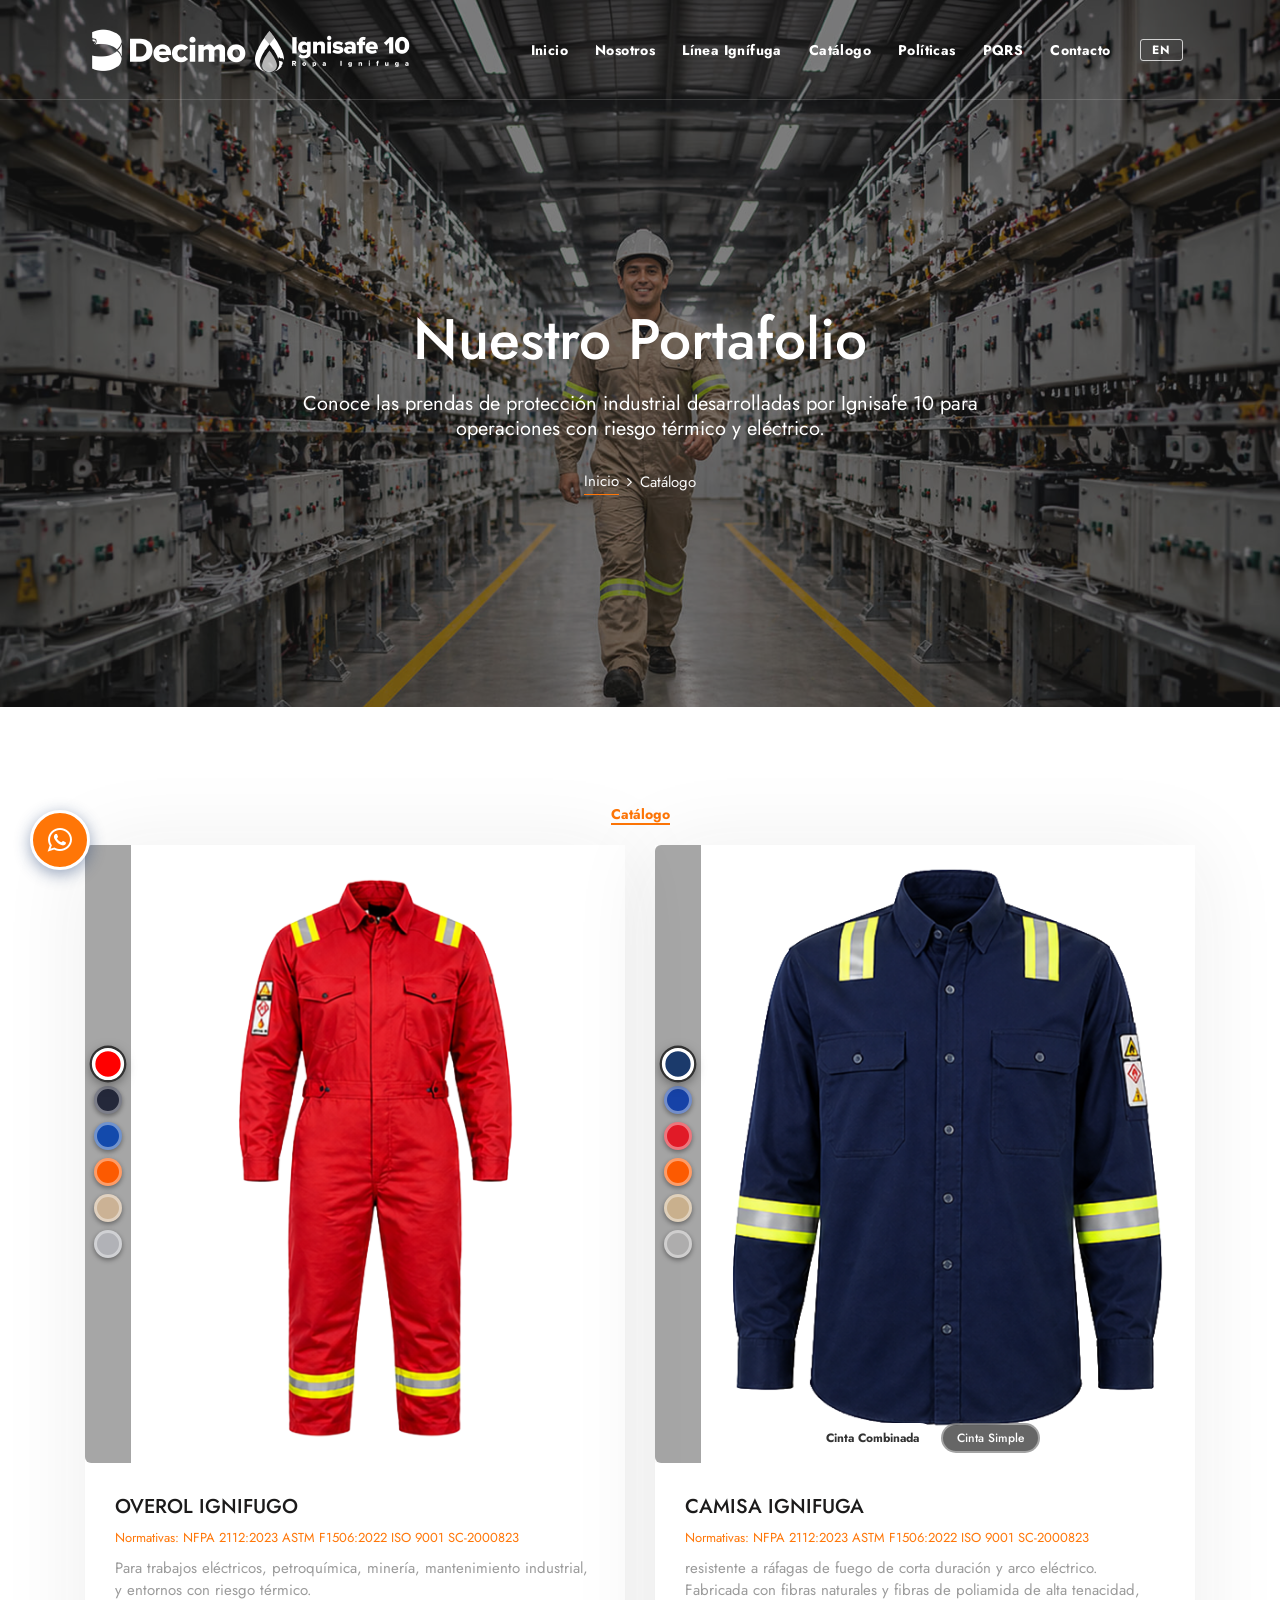
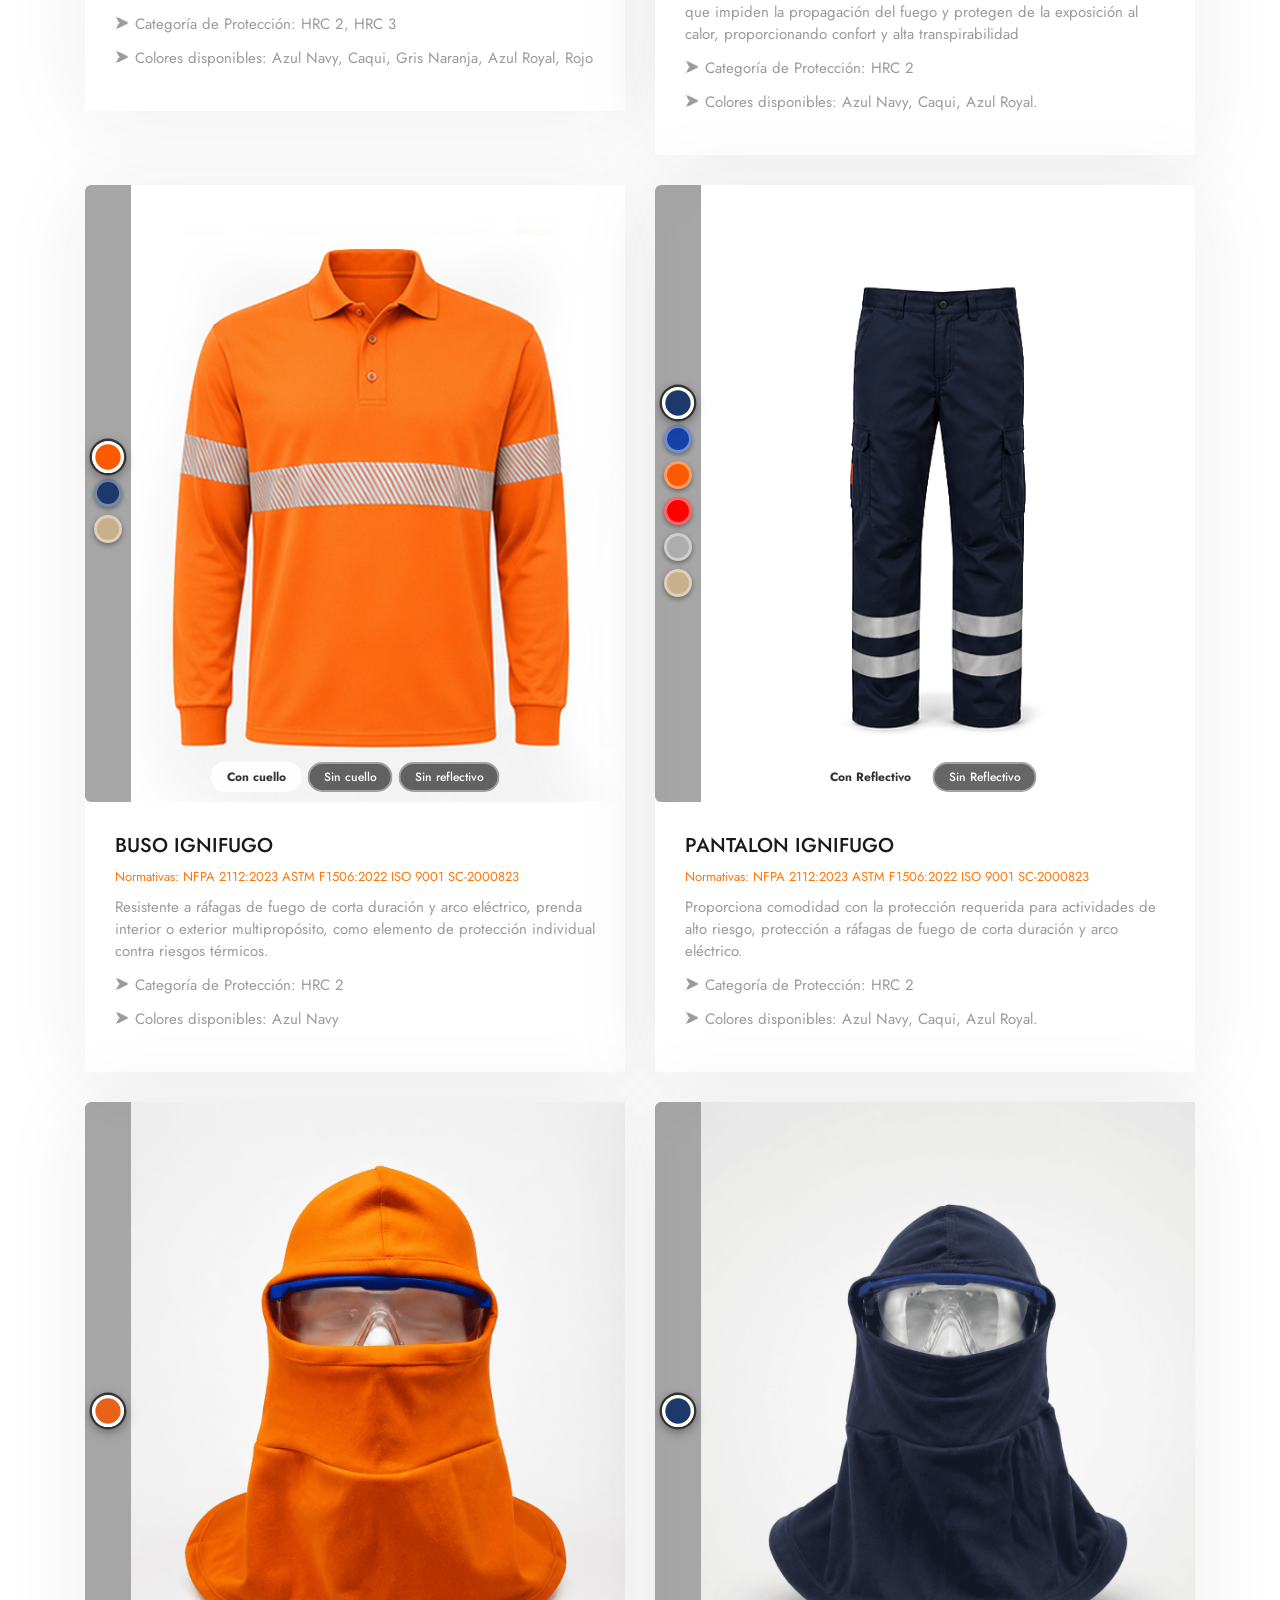
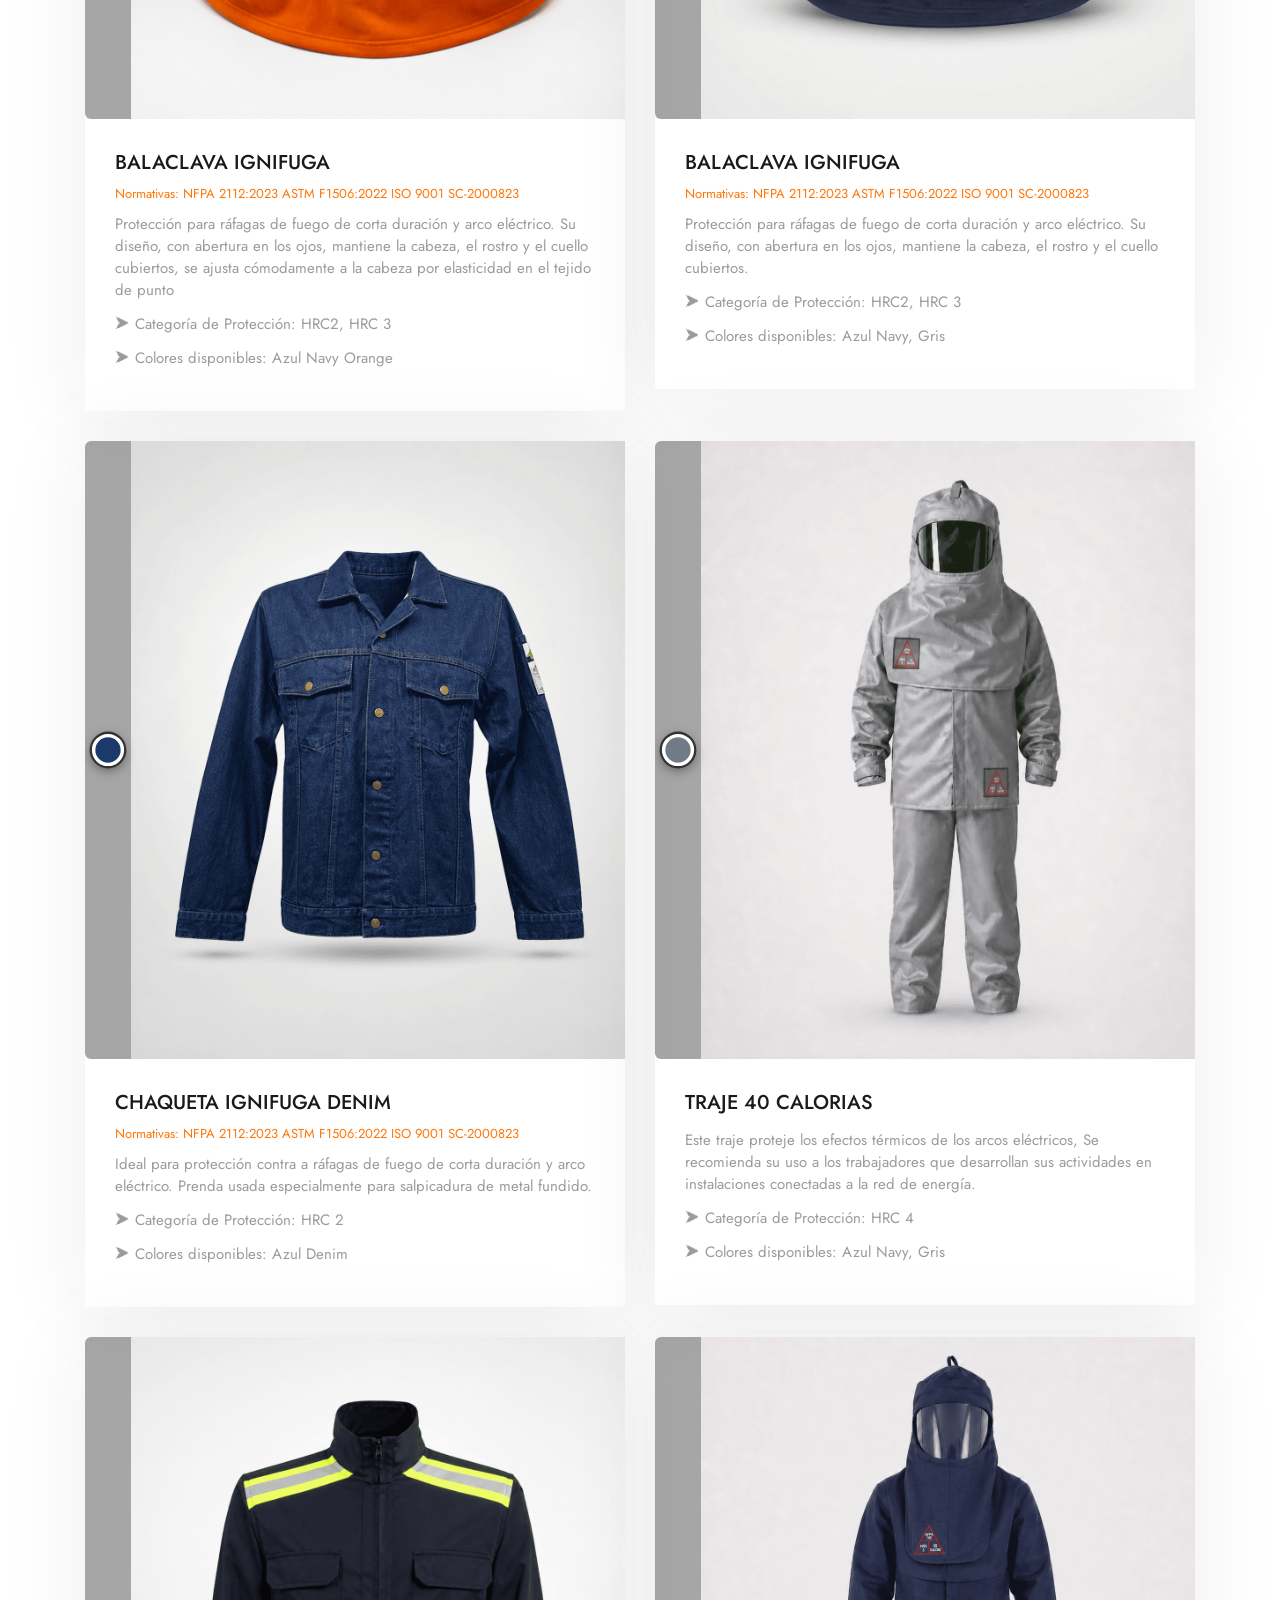
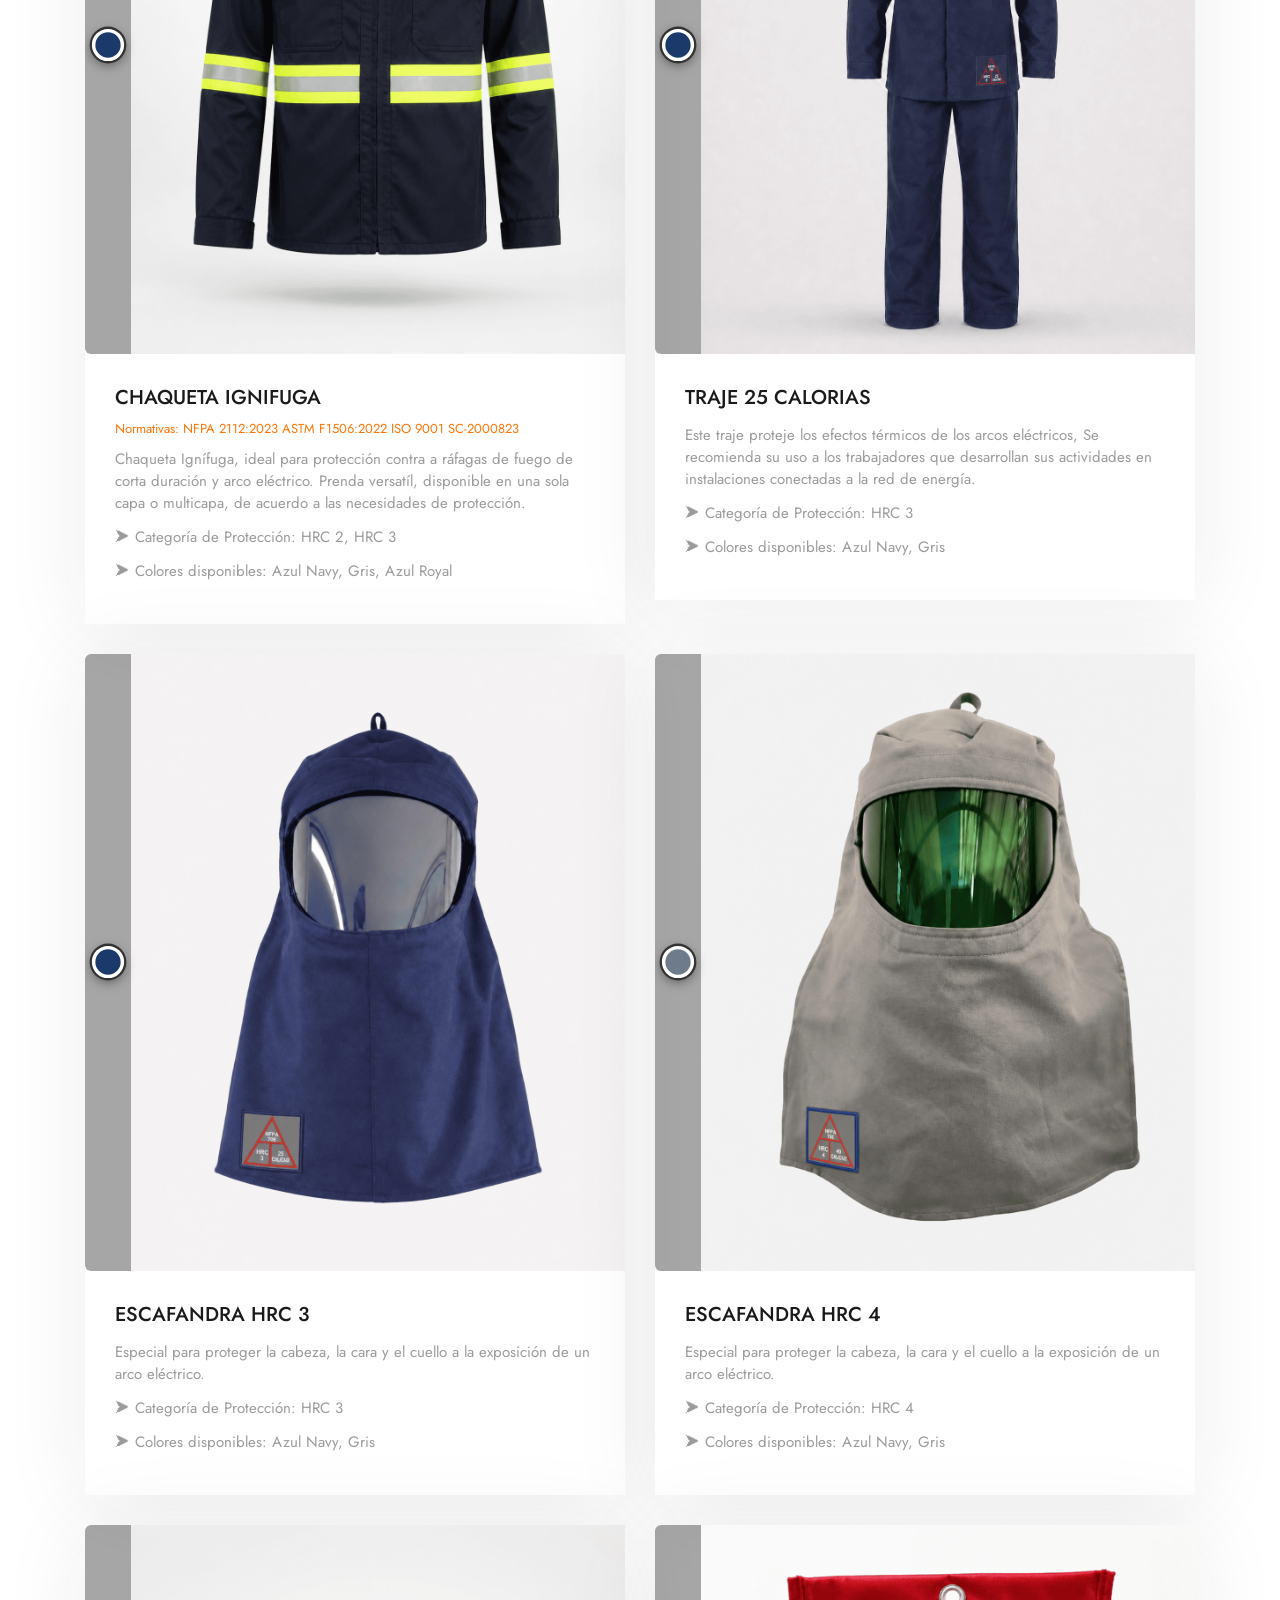
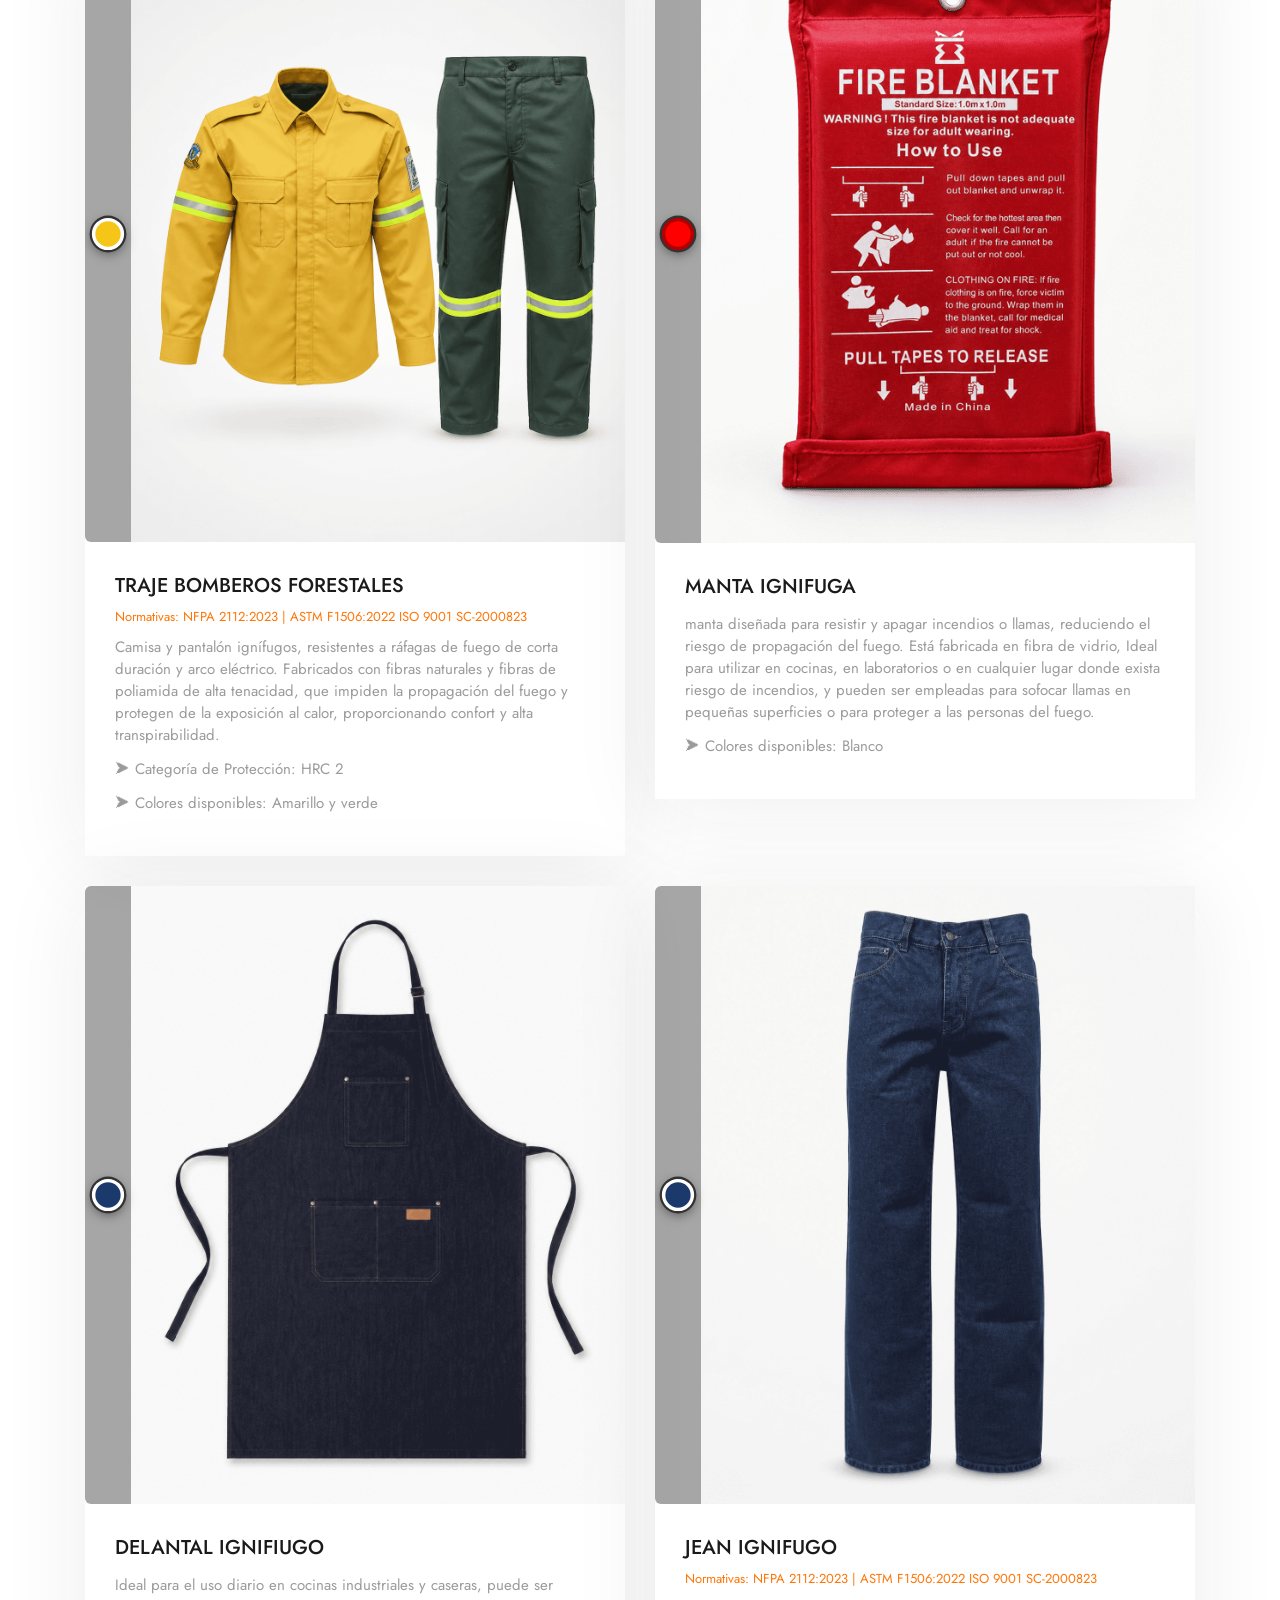
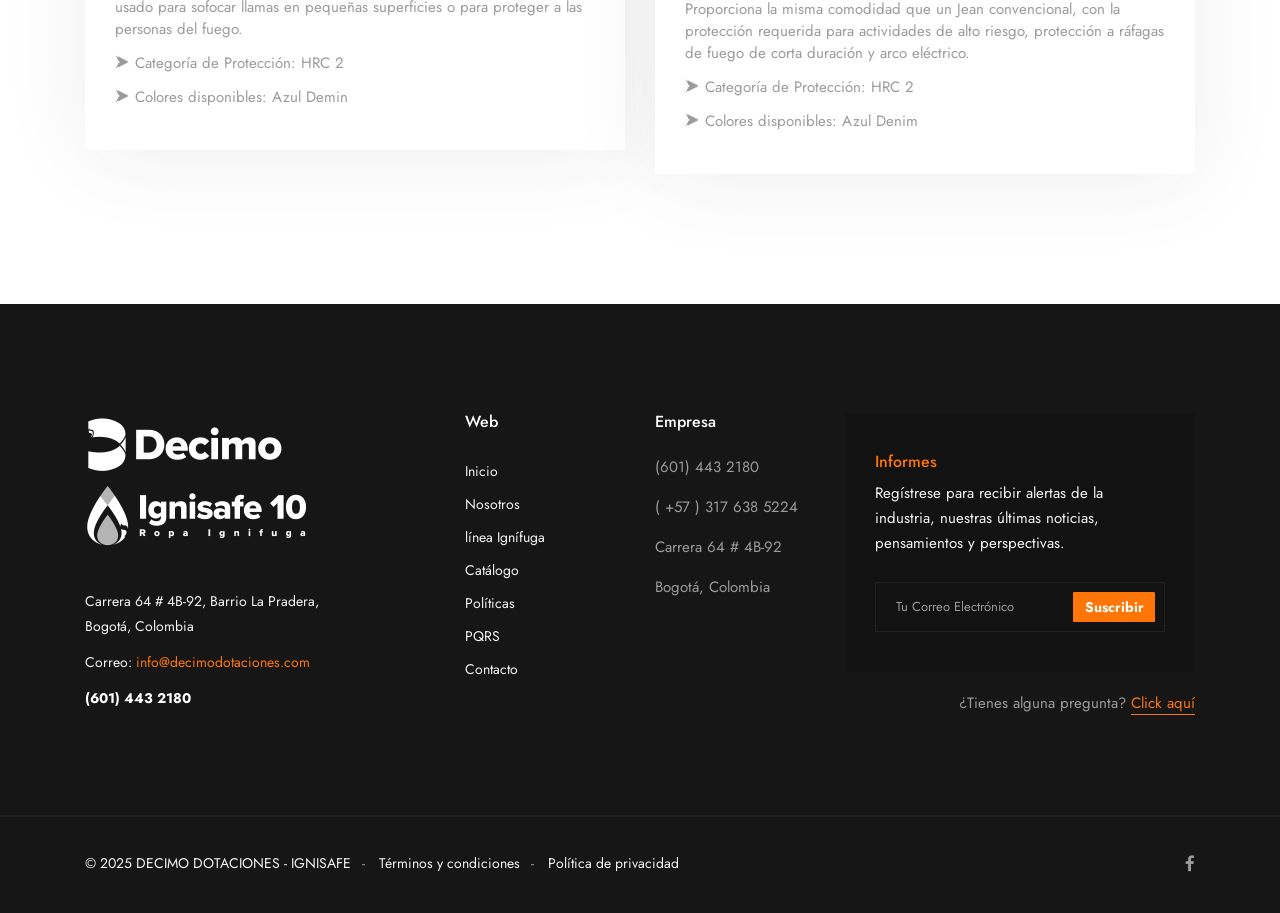
==== commit d974dffe: "Enhance color selection functionality with multiple variants and type toggles" ====
--- a/catalogo.html
+++ b/catalogo.html
@@ -270,12 +270,29 @@
           <div class="col-sm-12 col-md-6 col-lg-6 mix filter-energy">
             <div class="project-item">
               <div class="project__img color-selector-wrapper">
-                <div class="color-buttons">
-                  <button class="color-btn active" style="background-color:#fc5a01;" title="naranja" onclick="changeProductColor(this)" data-img="assets/images/case-studies/grid/buso/03.png" data-default="assets/images/case-studies/grid/buso/03.png"></button>
-                  <button class="color-btn" style="background-color:#1B3A6B;" title="Azul noche" onclick="changeProductColor(this)" data-img="assets/images/case-studies/grid/buso/02.png" data-default="assets/images/case-studies/grid/buso/03.png"></button>
-                  <button class="color-btn" style="background-color:#c9b08d;" title="beige caliente" onclick="changeProductColor(this)" data-img="assets/images/case-studies/grid/buso/01.png" data-default="assets/images/case-studies/grid/buso/03.png"></button>
+                <div class="pantalon-colors-wrap">
+                  <div class="color-buttons" data-variant="con-cuello">
+                    <button class="color-btn active" style="background-color:#fc5a01;" title="naranja" onclick="changeProductColor(this)" data-img="assets/images/case-studies/grid/buso/03.png" data-default="assets/images/case-studies/grid/buso/03.png"></button>
+                    <button class="color-btn" style="background-color:#1B3A6B;" title="azul noche" onclick="changeProductColor(this)" data-img="assets/images/case-studies/grid/buso/02.png" data-default="assets/images/case-studies/grid/buso/03.png"></button>
+                    <button class="color-btn" style="background-color:#c9b08d;" title="beige caliente" onclick="changeProductColor(this)" data-img="assets/images/case-studies/grid/buso/01.png" data-default="assets/images/case-studies/grid/buso/03.png"></button>
+                  </div>
+                  <div class="color-buttons" data-variant="sin-cuello-reflectivo" style="display:none;">
+                    <button class="color-btn active" style="background-color:#fc5a01;" title="naranja" onclick="changeProductColor(this)" data-img="assets/images/case-studies/grid/buso-sin-cuello-reflectivo/03.png" data-default="assets/images/case-studies/grid/buso-sin-cuello-reflectivo/03.png"></button>
+                    <button class="color-btn" style="background-color:#1B3A6B;" title="azul noche" onclick="changeProductColor(this)" data-img="assets/images/case-studies/grid/buso-sin-cuello-reflectivo/02.png" data-default="assets/images/case-studies/grid/buso-sin-cuello-reflectivo/03.png"></button>
+                    <button class="color-btn" style="background-color:#c9b08d;" title="beige caliente" onclick="changeProductColor(this)" data-img="assets/images/case-studies/grid/buso-sin-cuello-reflectivo/01.png" data-default="assets/images/case-studies/grid/buso-sin-cuello-reflectivo/03.png"></button>
+                  </div>
+                  <div class="color-buttons" data-variant="sin-cuello-sin-reflectivo" style="display:none;">
+                    <button class="color-btn active" style="background-color:#fc5a01;" title="naranja" onclick="changeProductColor(this)" data-img="assets/images/case-studies/grid/buso-sin-cuello-sin-reflectivo/03.png" data-default="assets/images/case-studies/grid/buso-sin-cuello-sin-reflectivo/03.png"></button>
+                    <button class="color-btn" style="background-color:#1B3A6B;" title="azul noche" onclick="changeProductColor(this)" data-img="assets/images/case-studies/grid/buso-sin-cuello-sin-reflectivo/02.png" data-default="assets/images/case-studies/grid/buso-sin-cuello-sin-reflectivo/03.png"></button>
+                    <button class="color-btn" style="background-color:#c9b08d;" title="beige caliente" onclick="changeProductColor(this)" data-img="assets/images/case-studies/grid/buso-sin-cuello-sin-reflectivo/01.png" data-default="assets/images/case-studies/grid/buso-sin-cuello-sin-reflectivo/03.png"></button>
+                  </div>
                 </div>
                 <img src="assets/images/case-studies/grid/buso/03.png" alt="project img">
+                <div class="pantalon-type-toggle">
+                  <button class="type-btn active" data-target="con-cuello" onclick="switchPantalon(this)">Con cuello</button>
+                  <button class="type-btn" data-target="sin-cuello-reflectivo" onclick="switchPantalon(this)">Sin cuello</button>
+                  <button class="type-btn" data-target="sin-cuello-sin-reflectivo" onclick="switchPantalon(this)">Sin reflectivo</button>
+                </div>
               </div><!-- /.project-img -->
               <div class="project__content">
                 <h4 class="project__title"><a href="#" data-i18n="cat.p3.title">BUSO IGNIFUGO</a></h4>
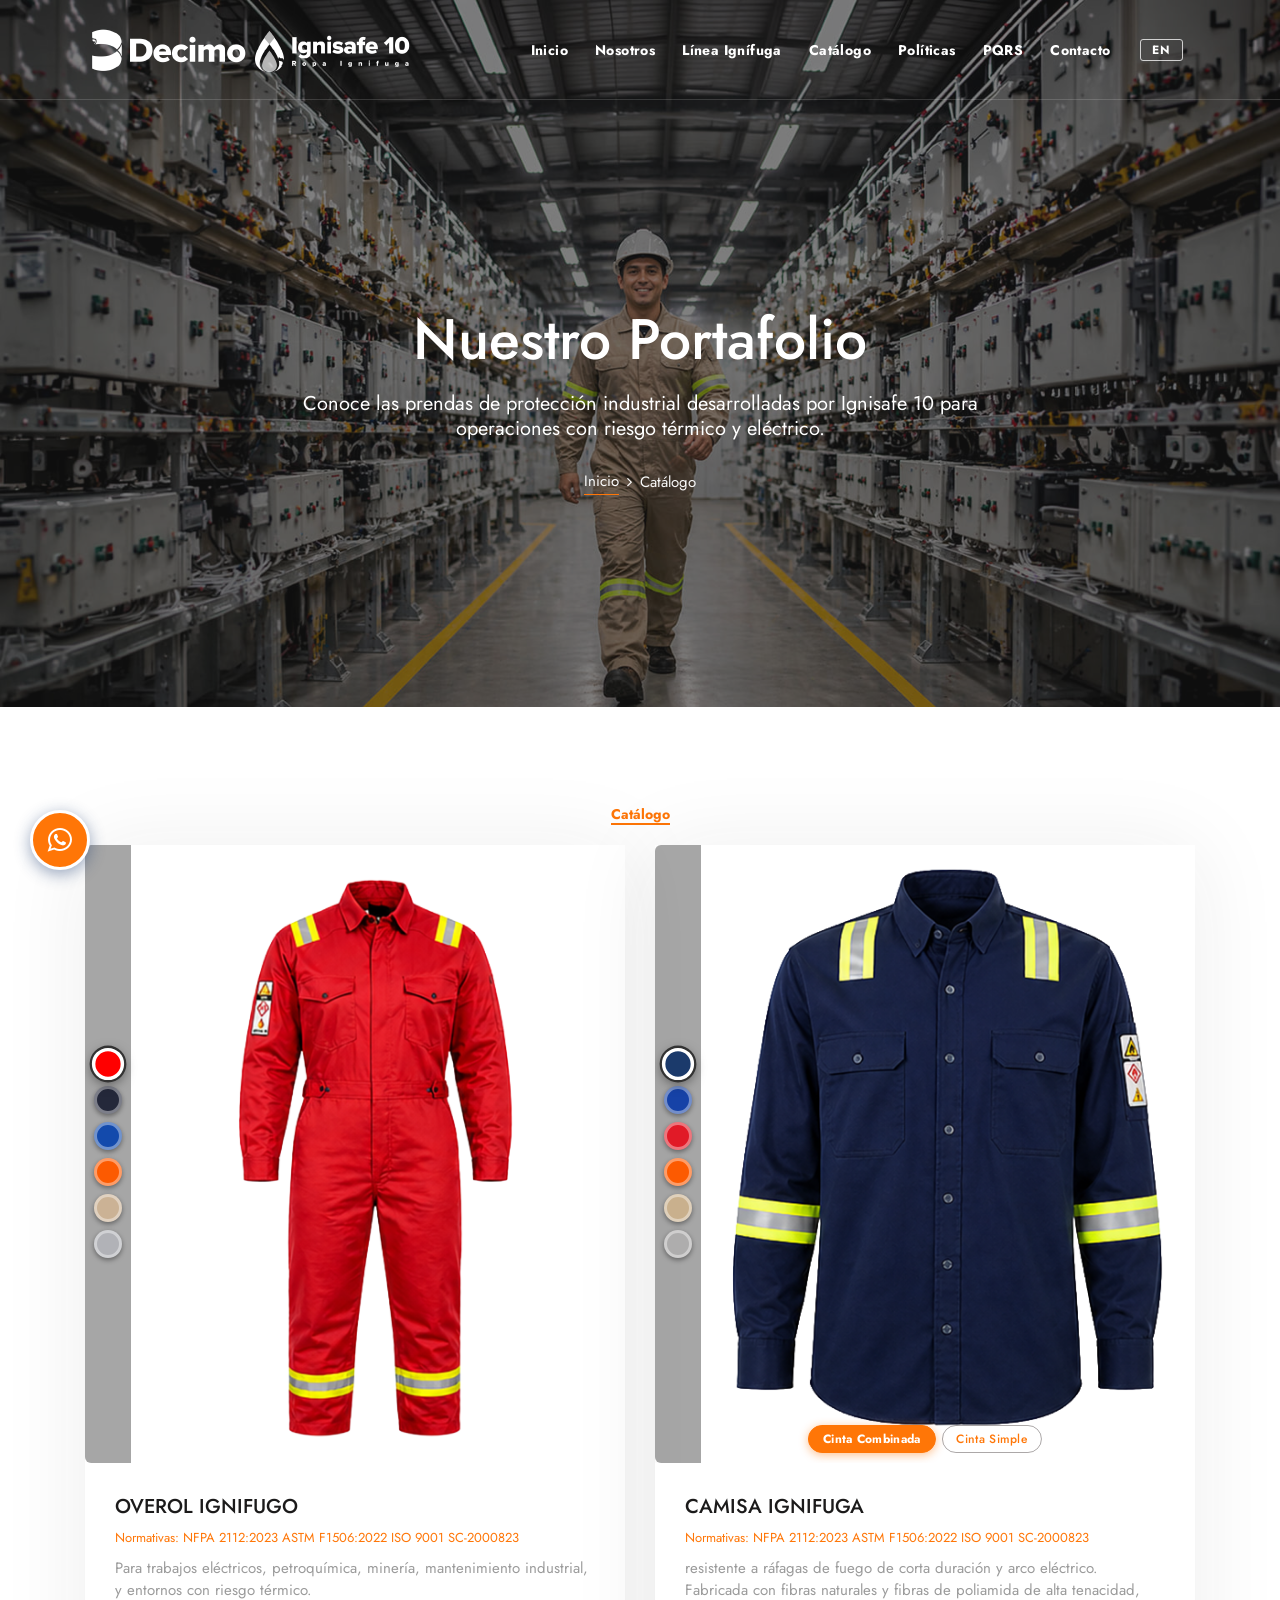
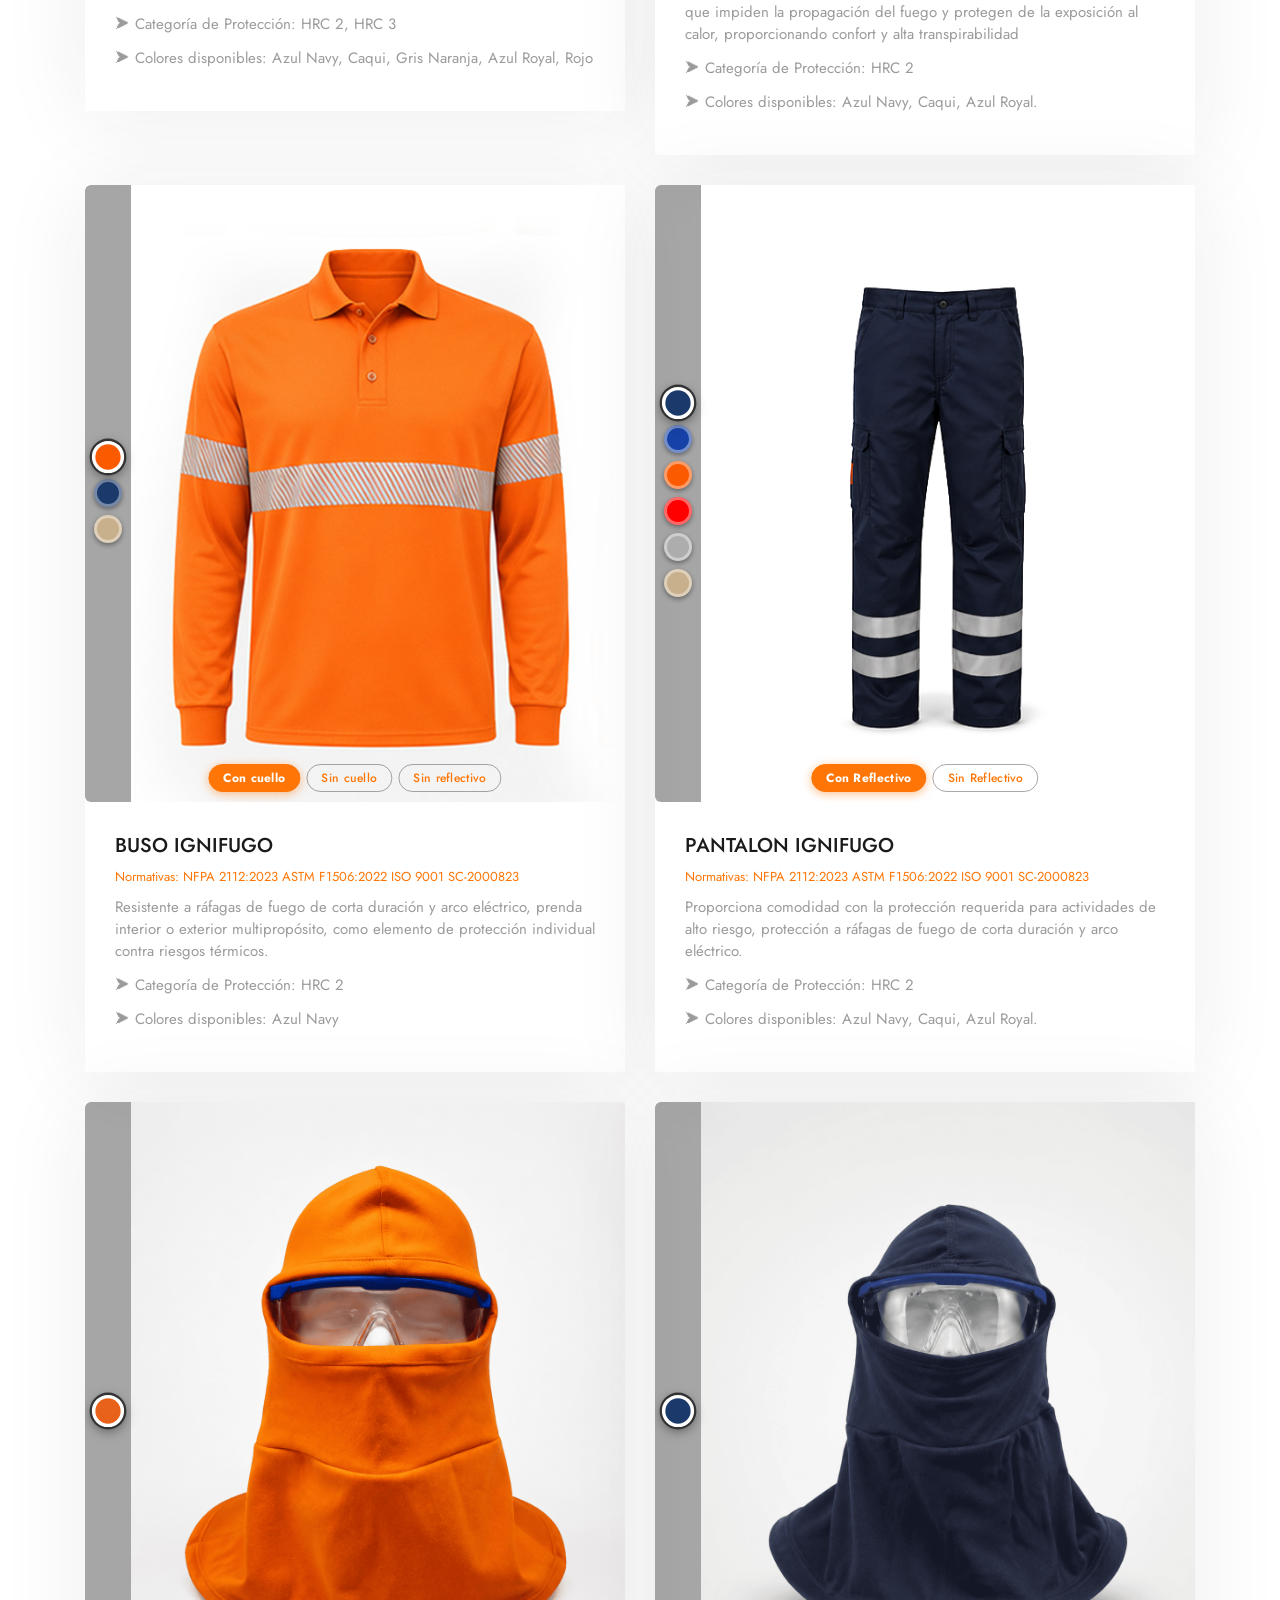
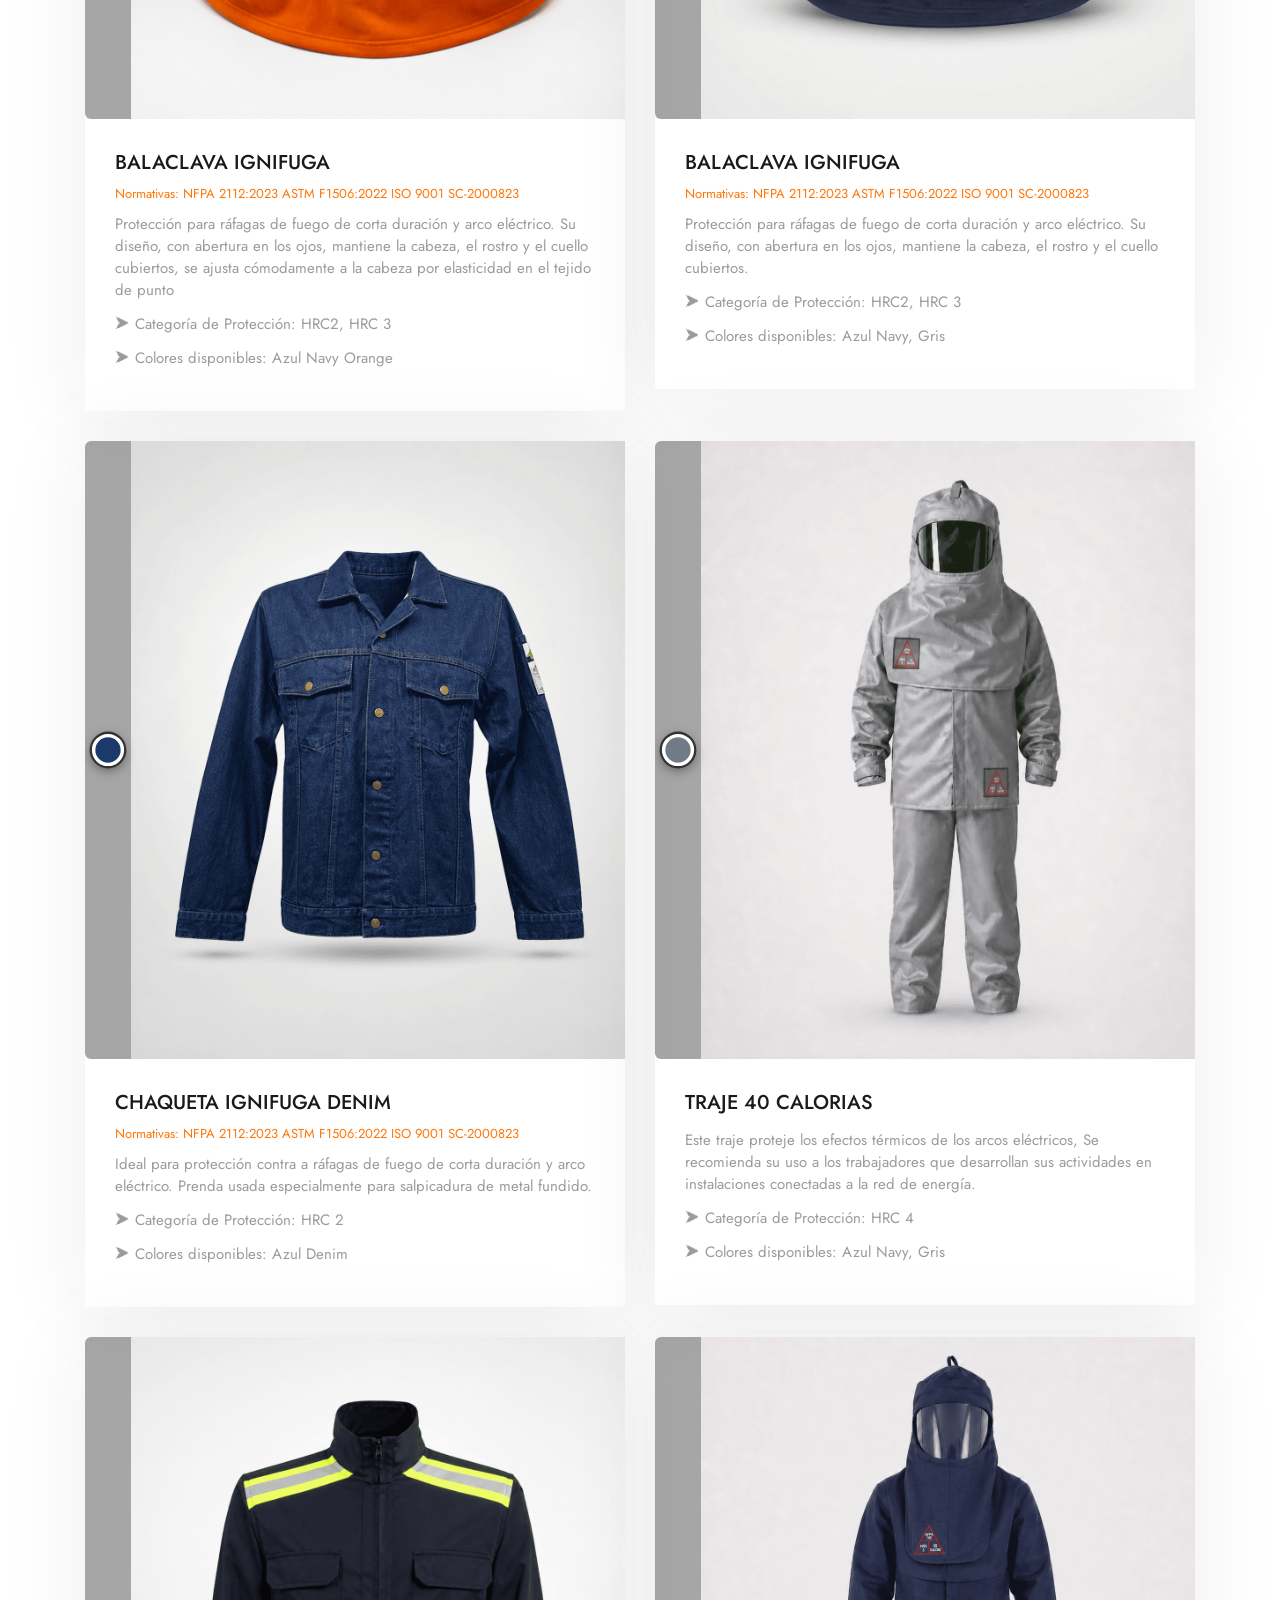
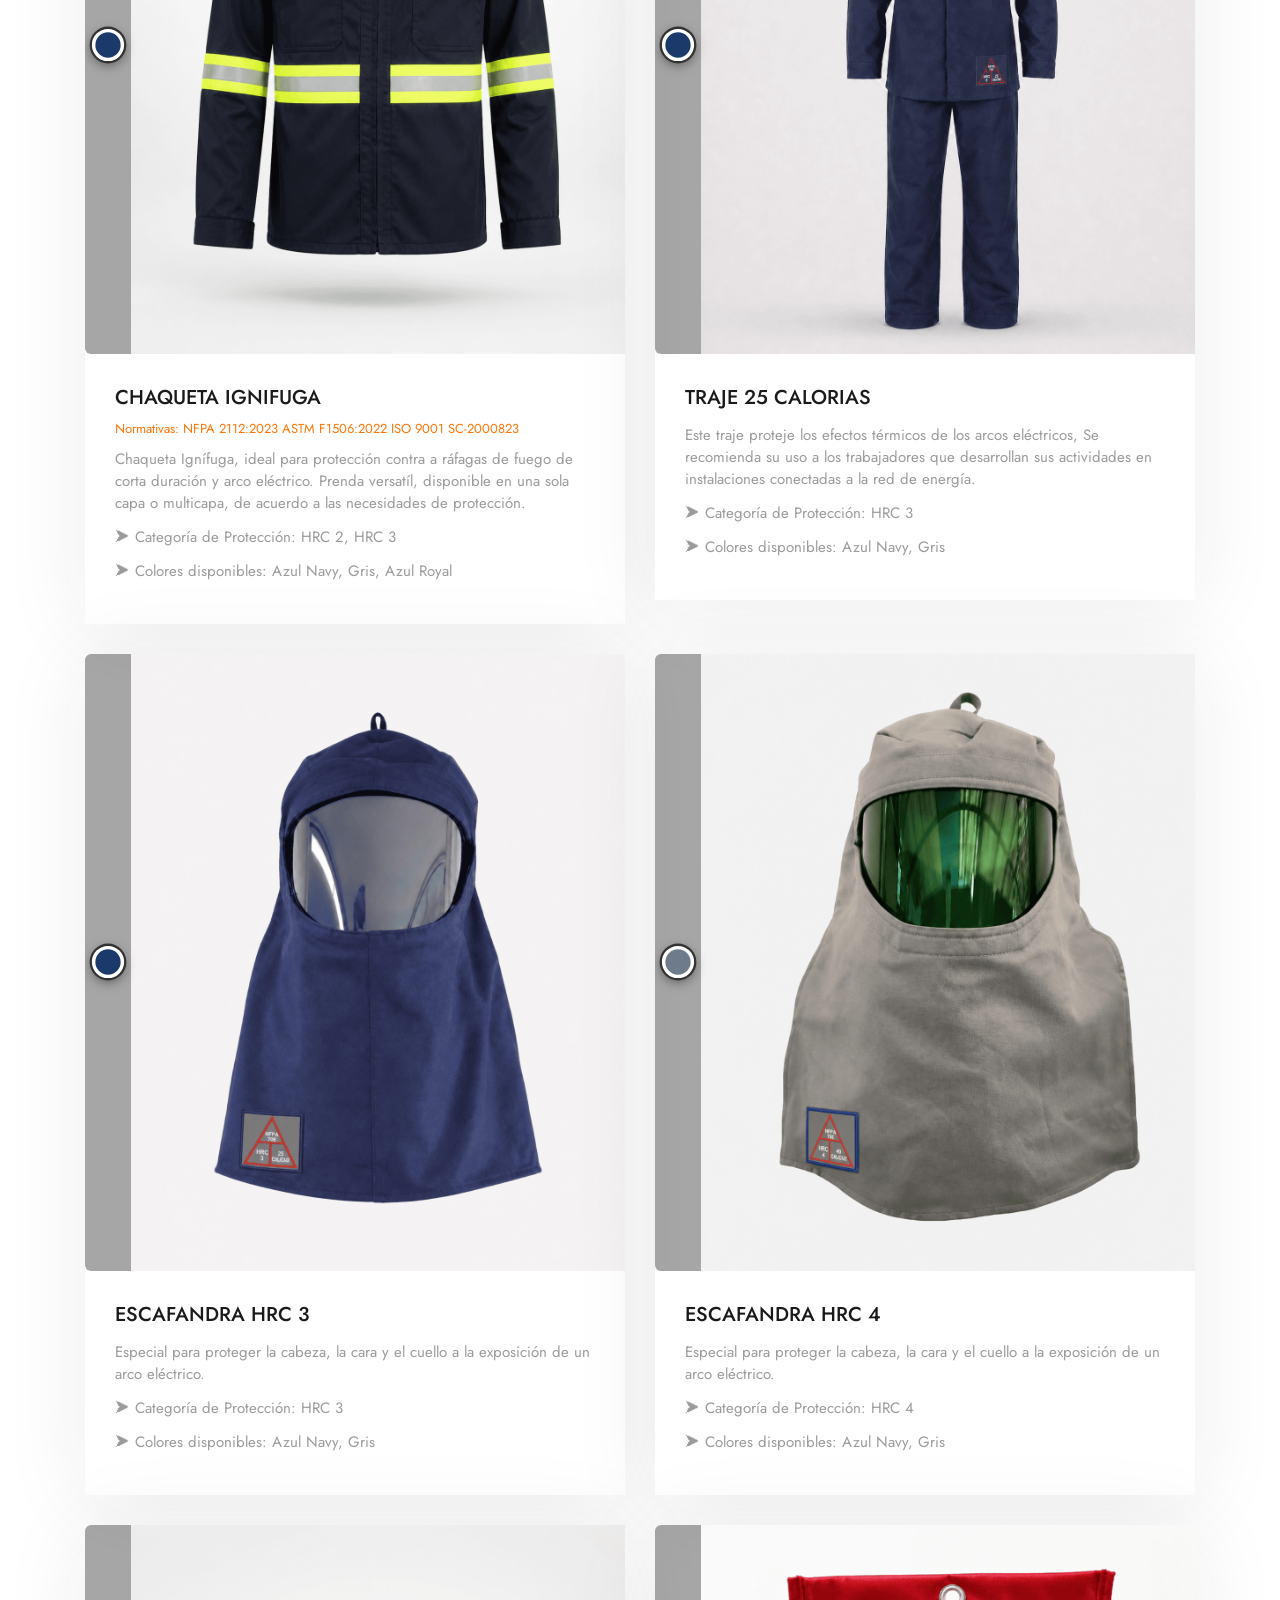
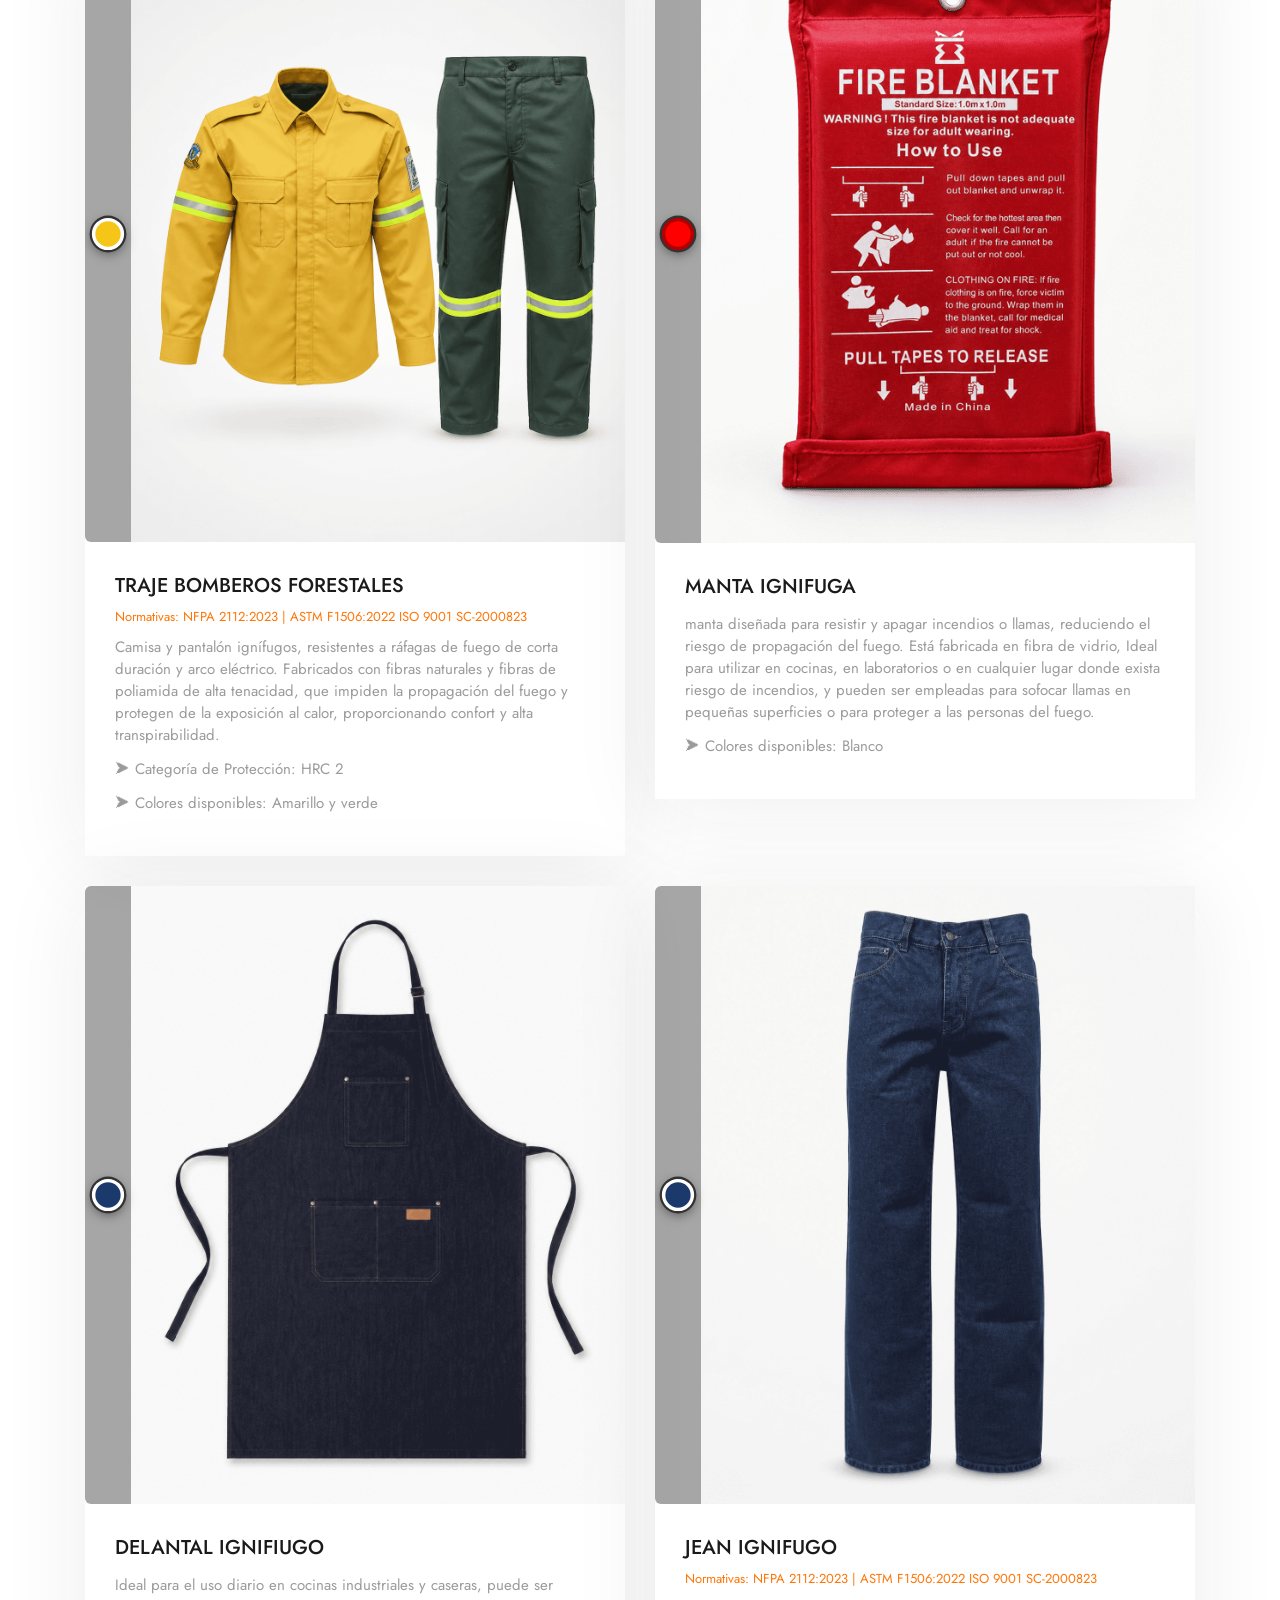
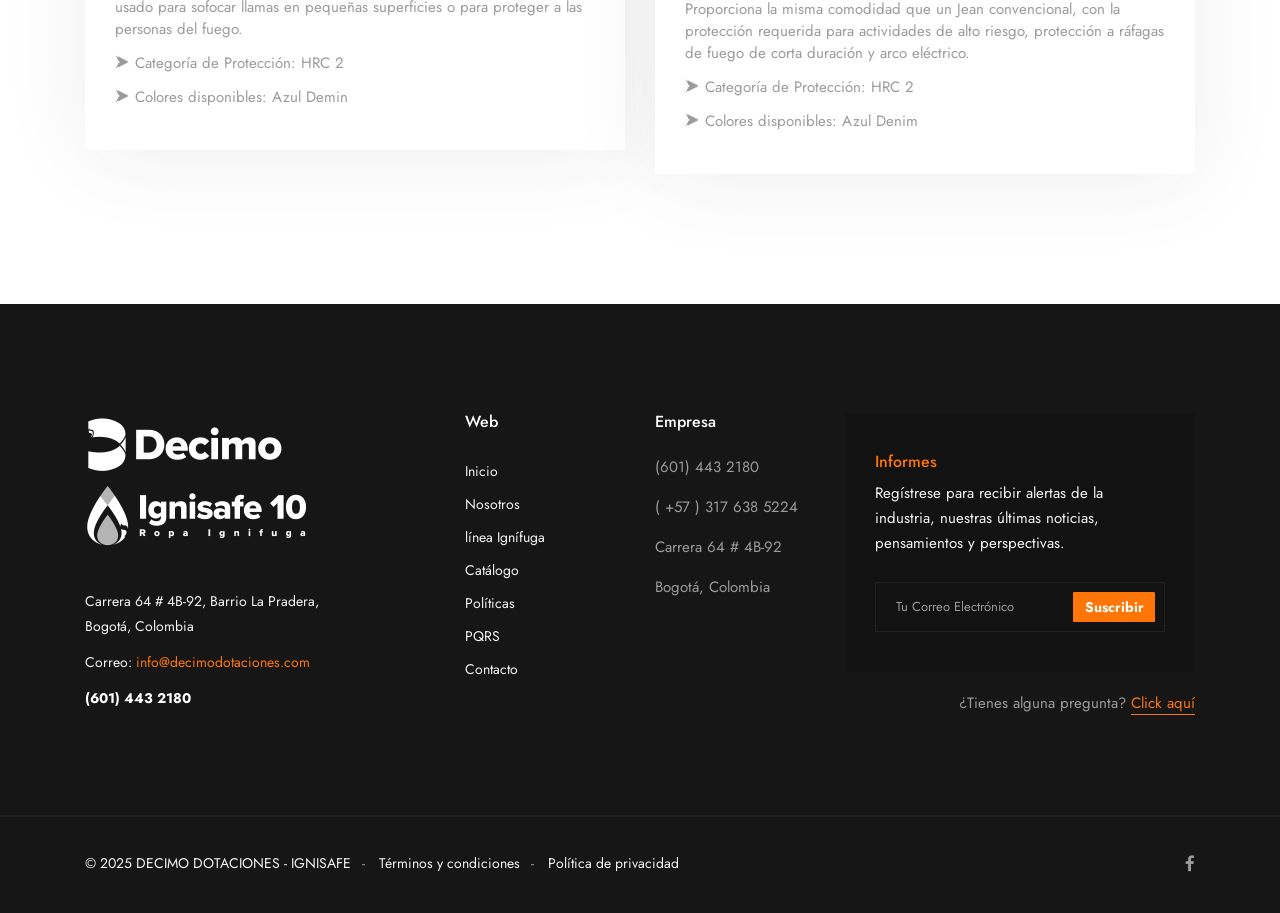
==== commit f7abb30b: "Enhance type button styles for improved visual appeal and interaction" ====
--- a/catalogo.html
+++ b/catalogo.html
@@ -84,26 +84,29 @@
       white-space: nowrap;
     }
     .type-btn {
-      background: rgba(0, 0, 0, 0.6);
-      color: white;
-      border: 2px solid rgba(255, 255, 255, 0.4);
+      background: transparent;
+      color: #ff7607;
+      border: 1.5px solid rgba(18, 6, 6, 0.35);
       border-radius: 20px;
       padding: 4px 14px;
       font-size: 12px;
       font-weight: 500;
       cursor: pointer;
-      transition: all 0.2s ease;
+      transition: background 0.18s ease, border-color 0.18s ease, color 0.18s ease, transform 0.12s ease, box-shadow 0.18s ease;
+      letter-spacing: 0.3px;
     }
     .type-btn:hover {
-      background: rgba(255, 255, 255, 0.75);
-      color: #333;
-      border-color: white;
+      background: rgba(255, 255, 255, 0.18);
+      color: #ff7607;
+      border-color: rgba(0, 0, 0, 0.289);
+      transform: translateY(-1px);
     }
     .type-btn.active {
-      background: rgba(255, 255, 255, 0.92);
-      color: #333;
-      border-color: white;
+      background: #ff7607;
+      color: #fff;
+      border-color: #ff7607;
       font-weight: 700;
+      box-shadow: 0 2px 10px rgba(255, 118, 7, 0.45);
     }
   </style>
 </head>
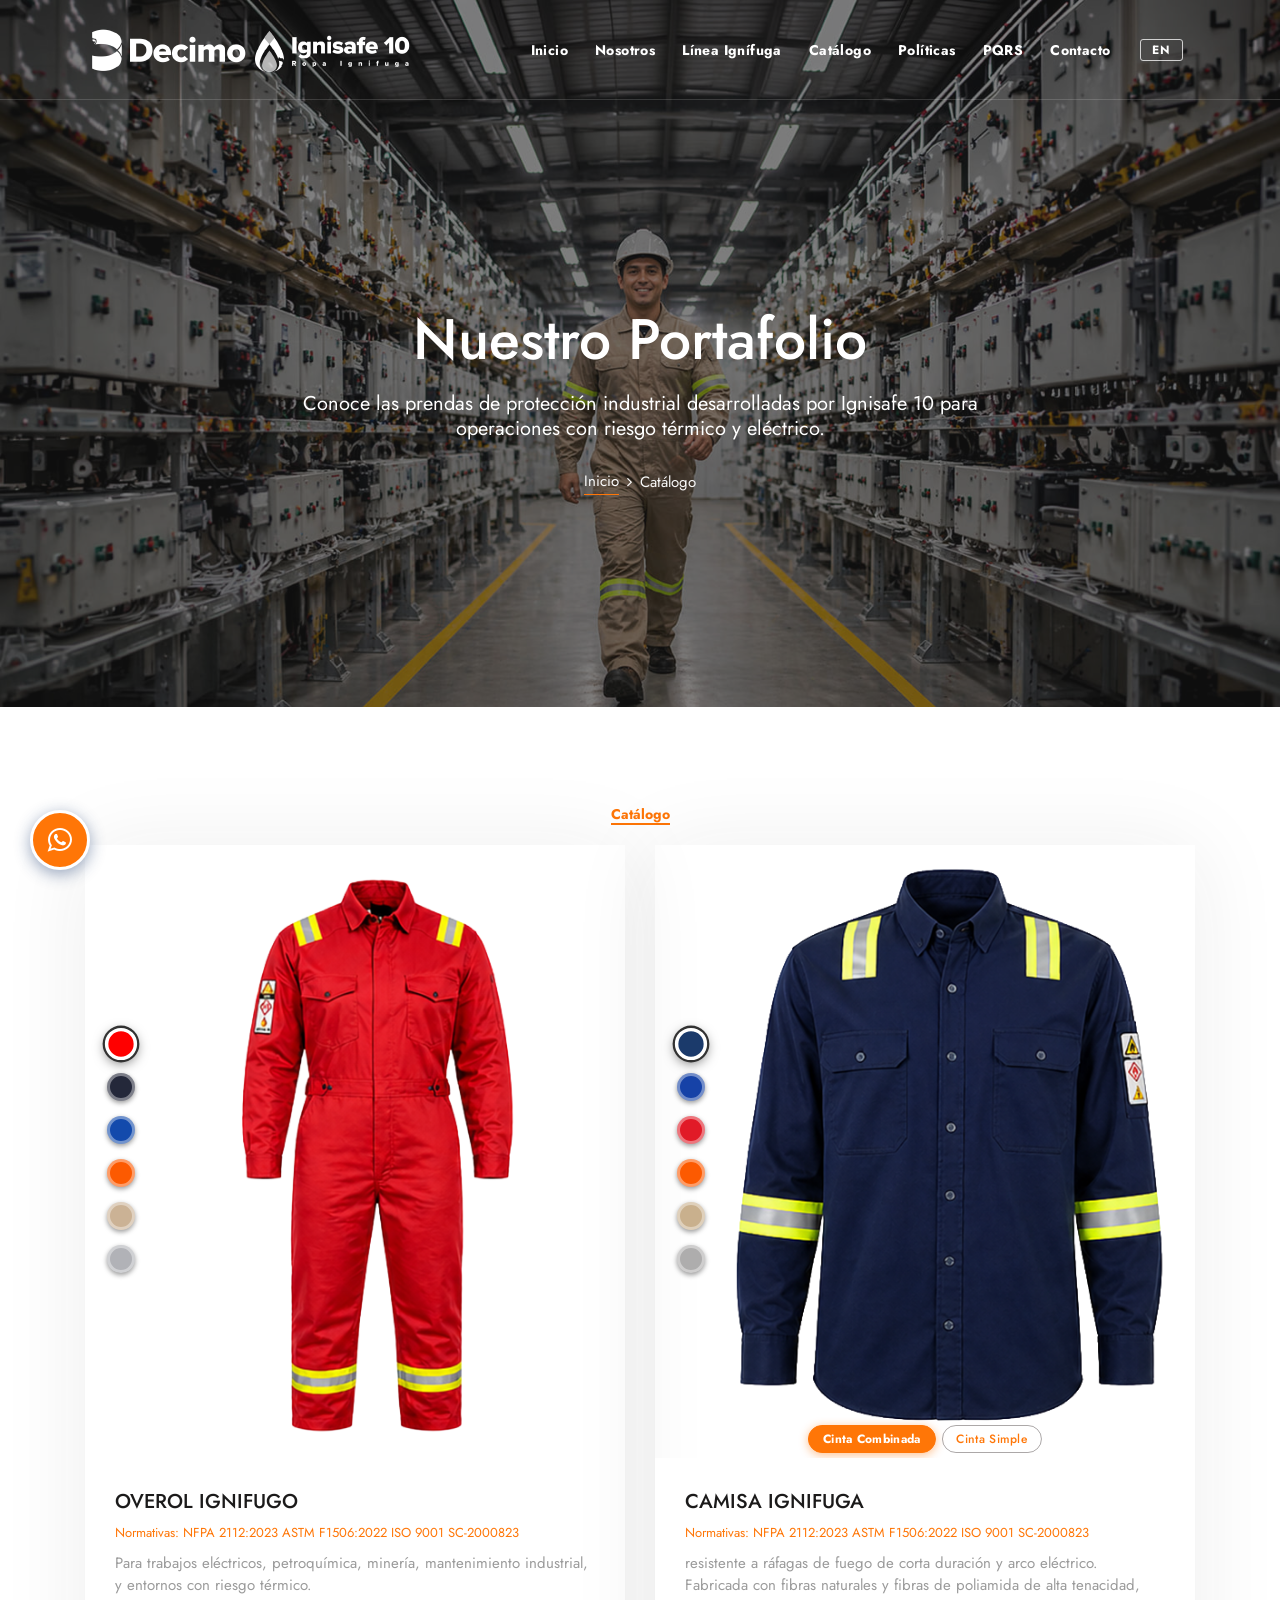
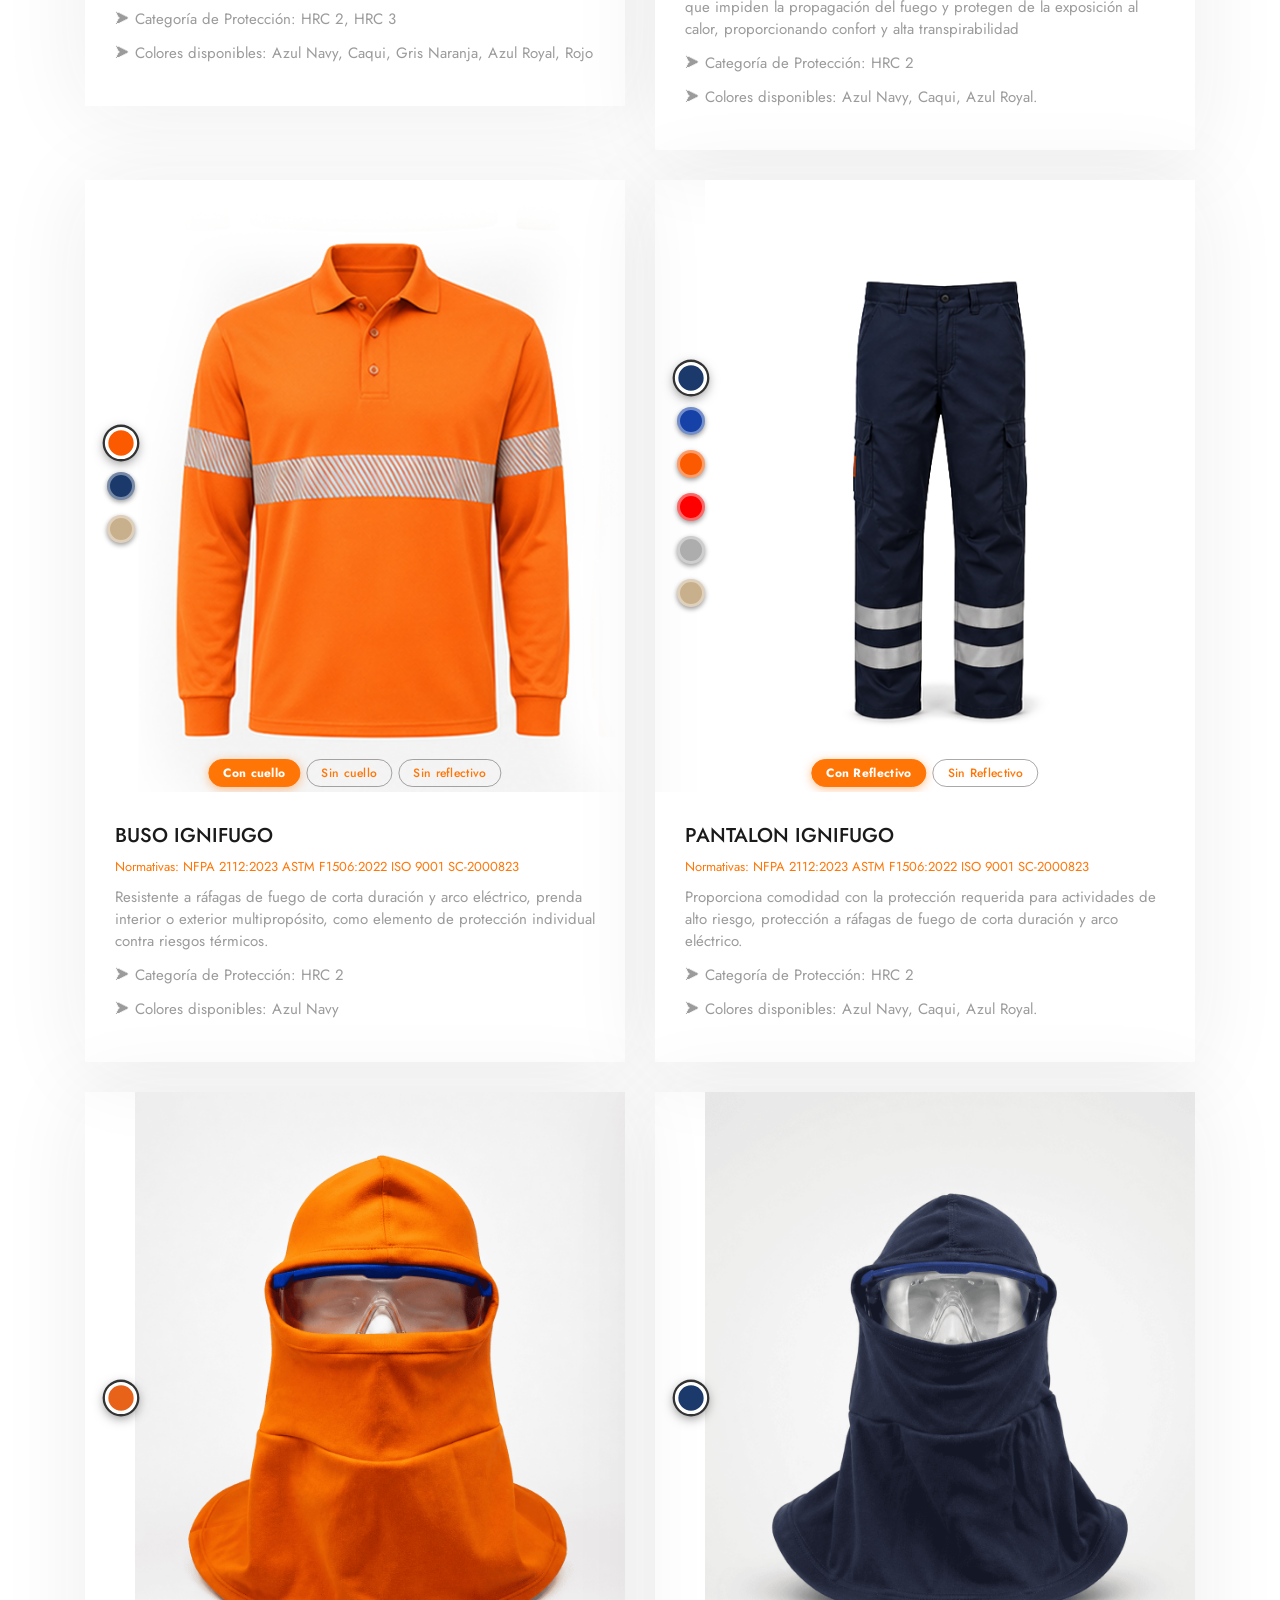
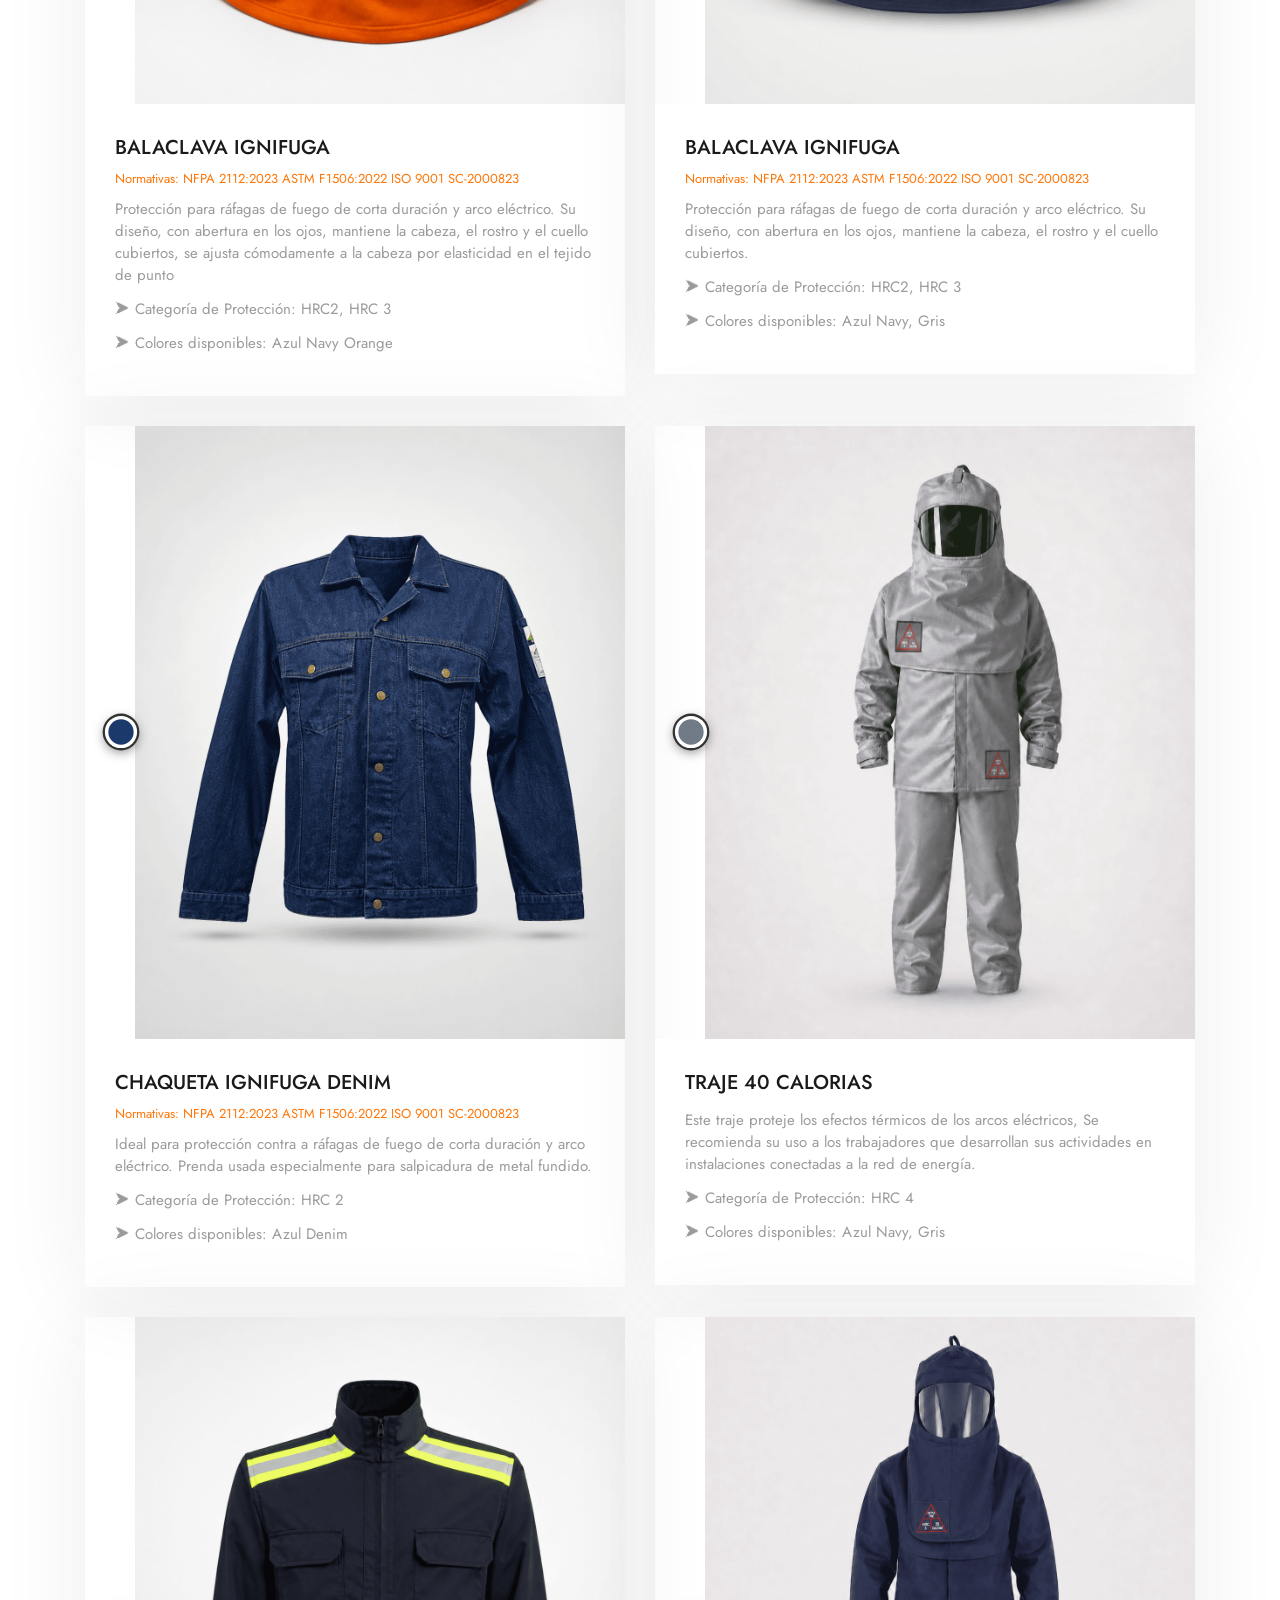
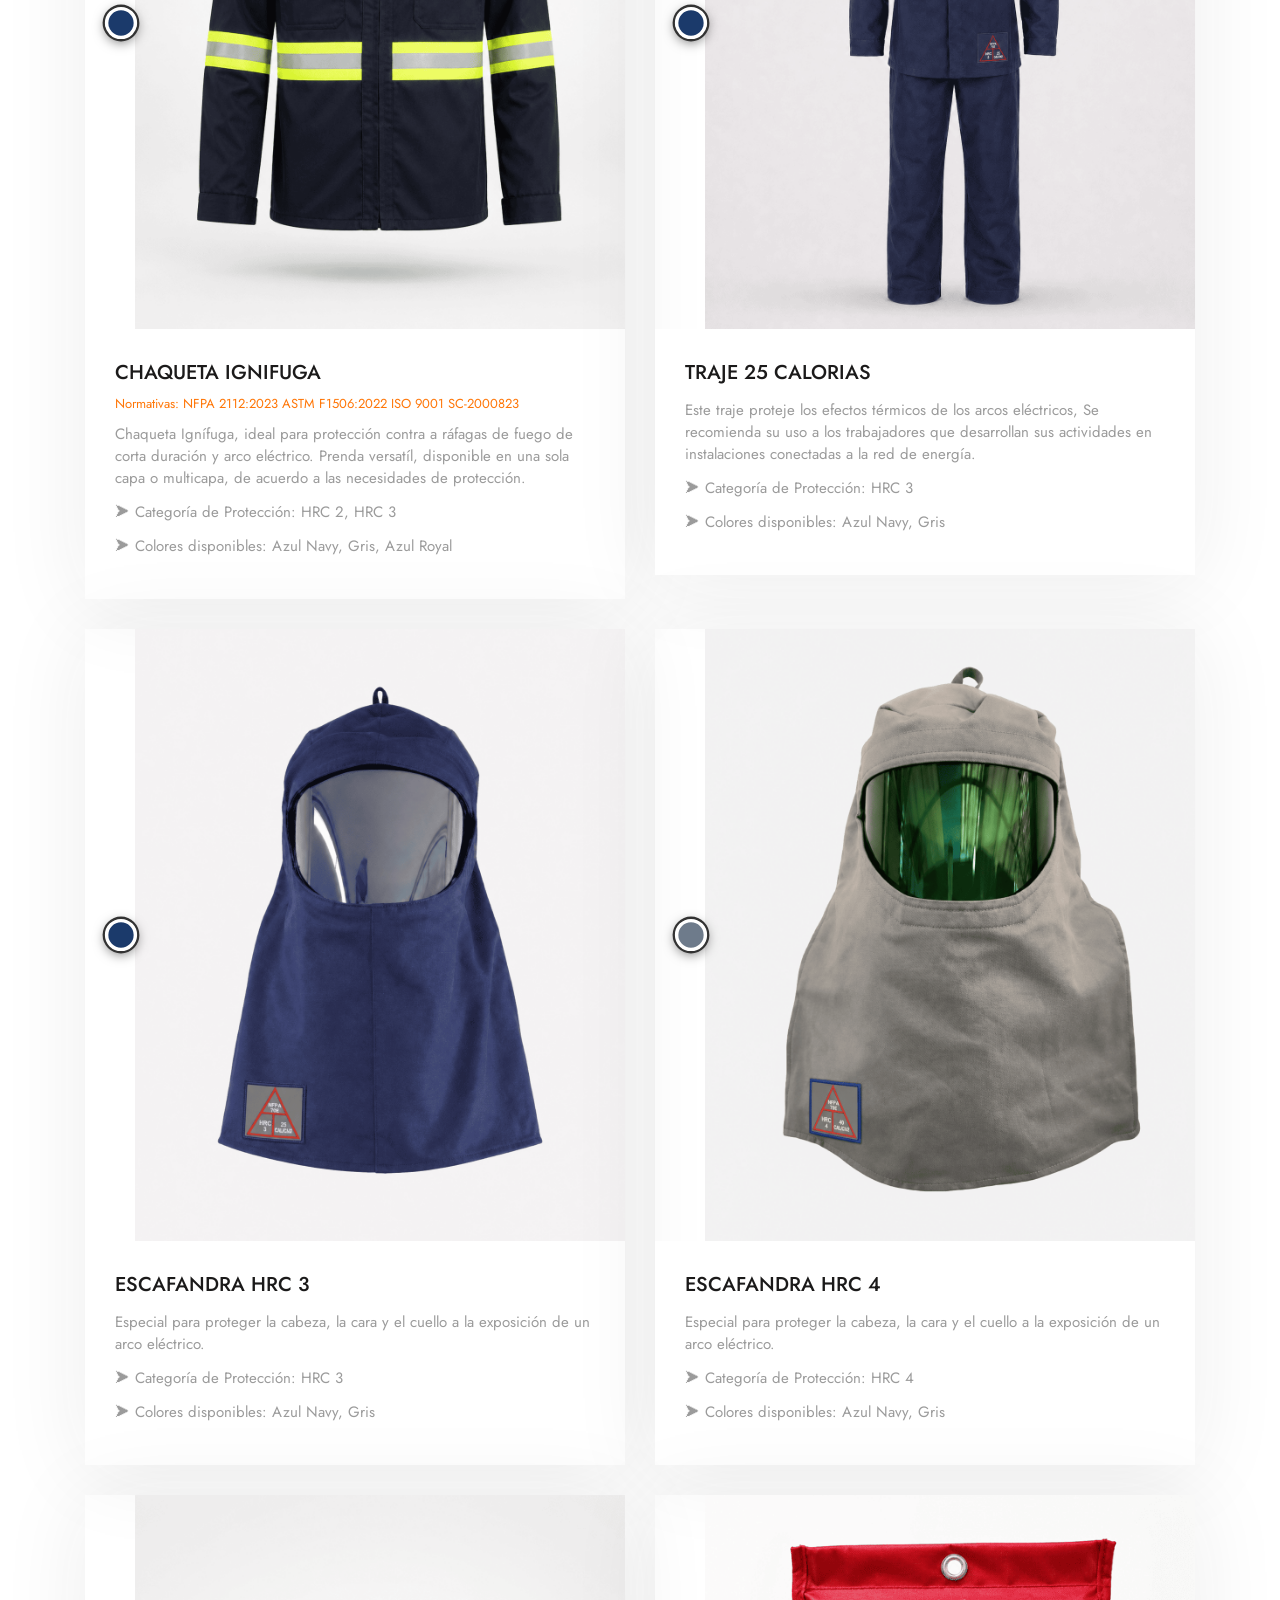
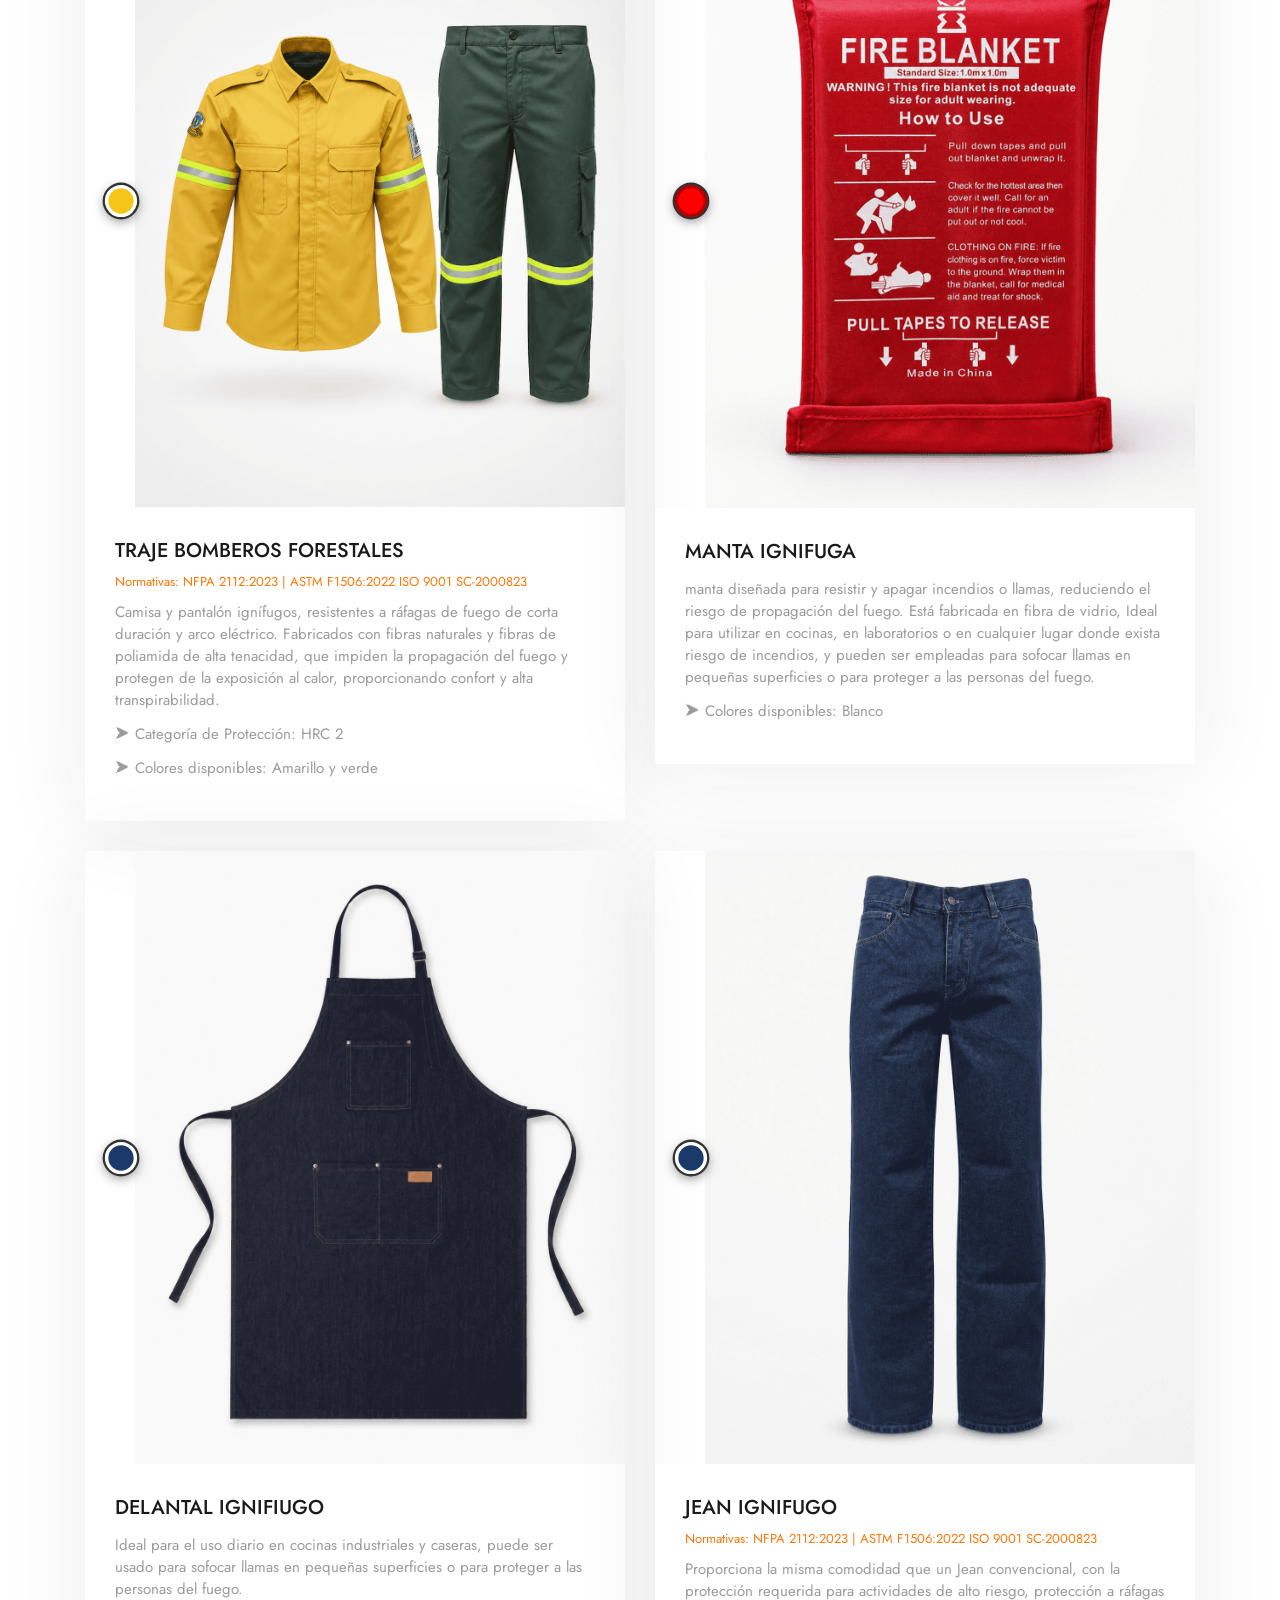
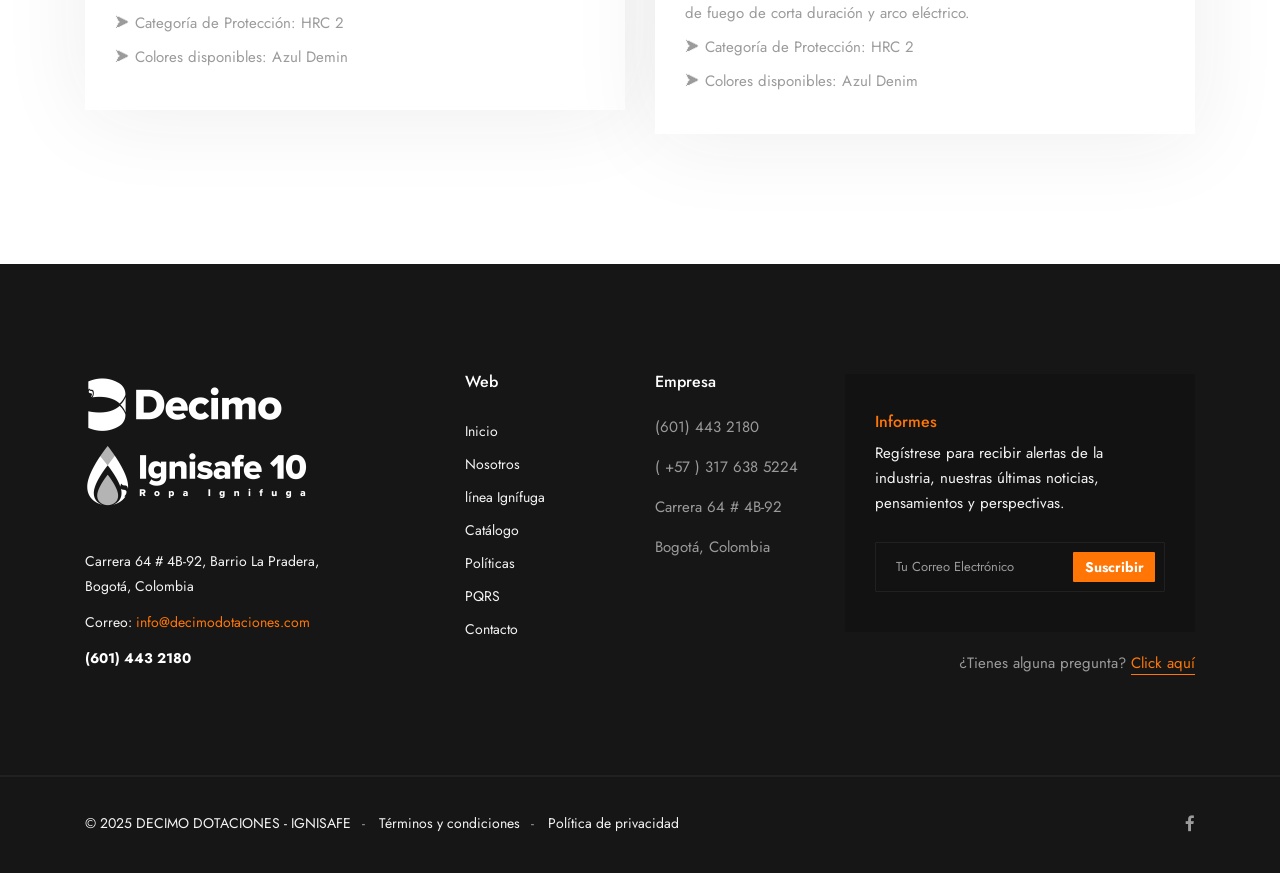
==== commit 7f2f2079: "Enhance layout of color buttons and adjust position of pantalon type toggle" ====
--- a/catalogo.html
+++ b/catalogo.html
@@ -21,9 +21,8 @@
     .color-buttons {
       display: flex;
       flex-direction: column;
-      gap: 8px;
-      padding: 10px 8px;
-      background: rgba(0, 0, 0, 0.35);
+      gap: 15px;
+      padding-left: 22px;
       border-radius: 6px 0 0 6px;
       justify-content: center;
       min-width: 46px;
@@ -75,7 +74,7 @@
     }
     .pantalon-type-toggle {
       position: absolute;
-      bottom: 10px;
+      bottom: 5px;
       left: 50%;
       transform: translateX(-50%);
       display: flex;
@@ -250,8 +249,8 @@
                 </div>
                 <img src="assets/images/case-studies/grid/camisa-ignifuga/06.png" alt="project img">
                 <div class="pantalon-type-toggle">
-                  <button class="type-btn active" data-target="con-rayas" onclick="switchPantalon(this)">Cinta Combinada</button>
-                  <button class="type-btn" data-target="sin-rayas" onclick="switchPantalon(this)">Cinta Simple</button>
+                  <button class="type-btn active" data-target="con-rayas" data-i18n="cat.p2.btn.combinada" onclick="switchPantalon(this)">Cinta Combinada</button>
+                  <button class="type-btn" data-target="sin-rayas" data-i18n="cat.p2.btn.simple" onclick="switchPantalon(this)">Cinta Simple</button>
                 </div>
               </div><!-- /.project-img -->
               <div class="project__content">
@@ -292,9 +291,9 @@
                 </div>
                 <img src="assets/images/case-studies/grid/buso/03.png" alt="project img">
                 <div class="pantalon-type-toggle">
-                  <button class="type-btn active" data-target="con-cuello" onclick="switchPantalon(this)">Con cuello</button>
-                  <button class="type-btn" data-target="sin-cuello-reflectivo" onclick="switchPantalon(this)">Sin cuello</button>
-                  <button class="type-btn" data-target="sin-cuello-sin-reflectivo" onclick="switchPantalon(this)">Sin reflectivo</button>
+                  <button class="type-btn active" data-target="con-cuello" data-i18n="cat.p3.btn.conCuello" onclick="switchPantalon(this)">Con cuello</button>
+                  <button class="type-btn" data-target="sin-cuello-reflectivo" data-i18n="cat.p3.btn.sinCuello" onclick="switchPantalon(this)">Sin cuello</button>
+                  <button class="type-btn" data-target="sin-cuello-sin-reflectivo" data-i18n="cat.p3.btn.sinReflectivo" onclick="switchPantalon(this)">Sin reflectivo</button>
                 </div>
               </div><!-- /.project-img -->
               <div class="project__content">
@@ -334,8 +333,8 @@
                 </div>
                 <img src="assets/images/case-studies/grid/pantalon/01.png" alt="project img">
                 <div class="pantalon-type-toggle">
-                  <button class="type-btn active" data-target="con-rayas" onclick="switchPantalon(this)">Con Reflectivo</button>
-                  <button class="type-btn" data-target="sin-rayas" onclick="switchPantalon(this)">Sin Reflectivo</button>
+                  <button class="type-btn active" data-target="con-rayas" data-i18n="cat.p4.btn.conReflectivo" onclick="switchPantalon(this)">Con Reflectivo</button>
+                  <button class="type-btn" data-target="sin-rayas" data-i18n="cat.p4.btn.sinReflectivo" onclick="switchPantalon(this)">Sin Reflectivo</button>
                 </div>
               </div><!-- /.project-img -->
               <div class="project__content">
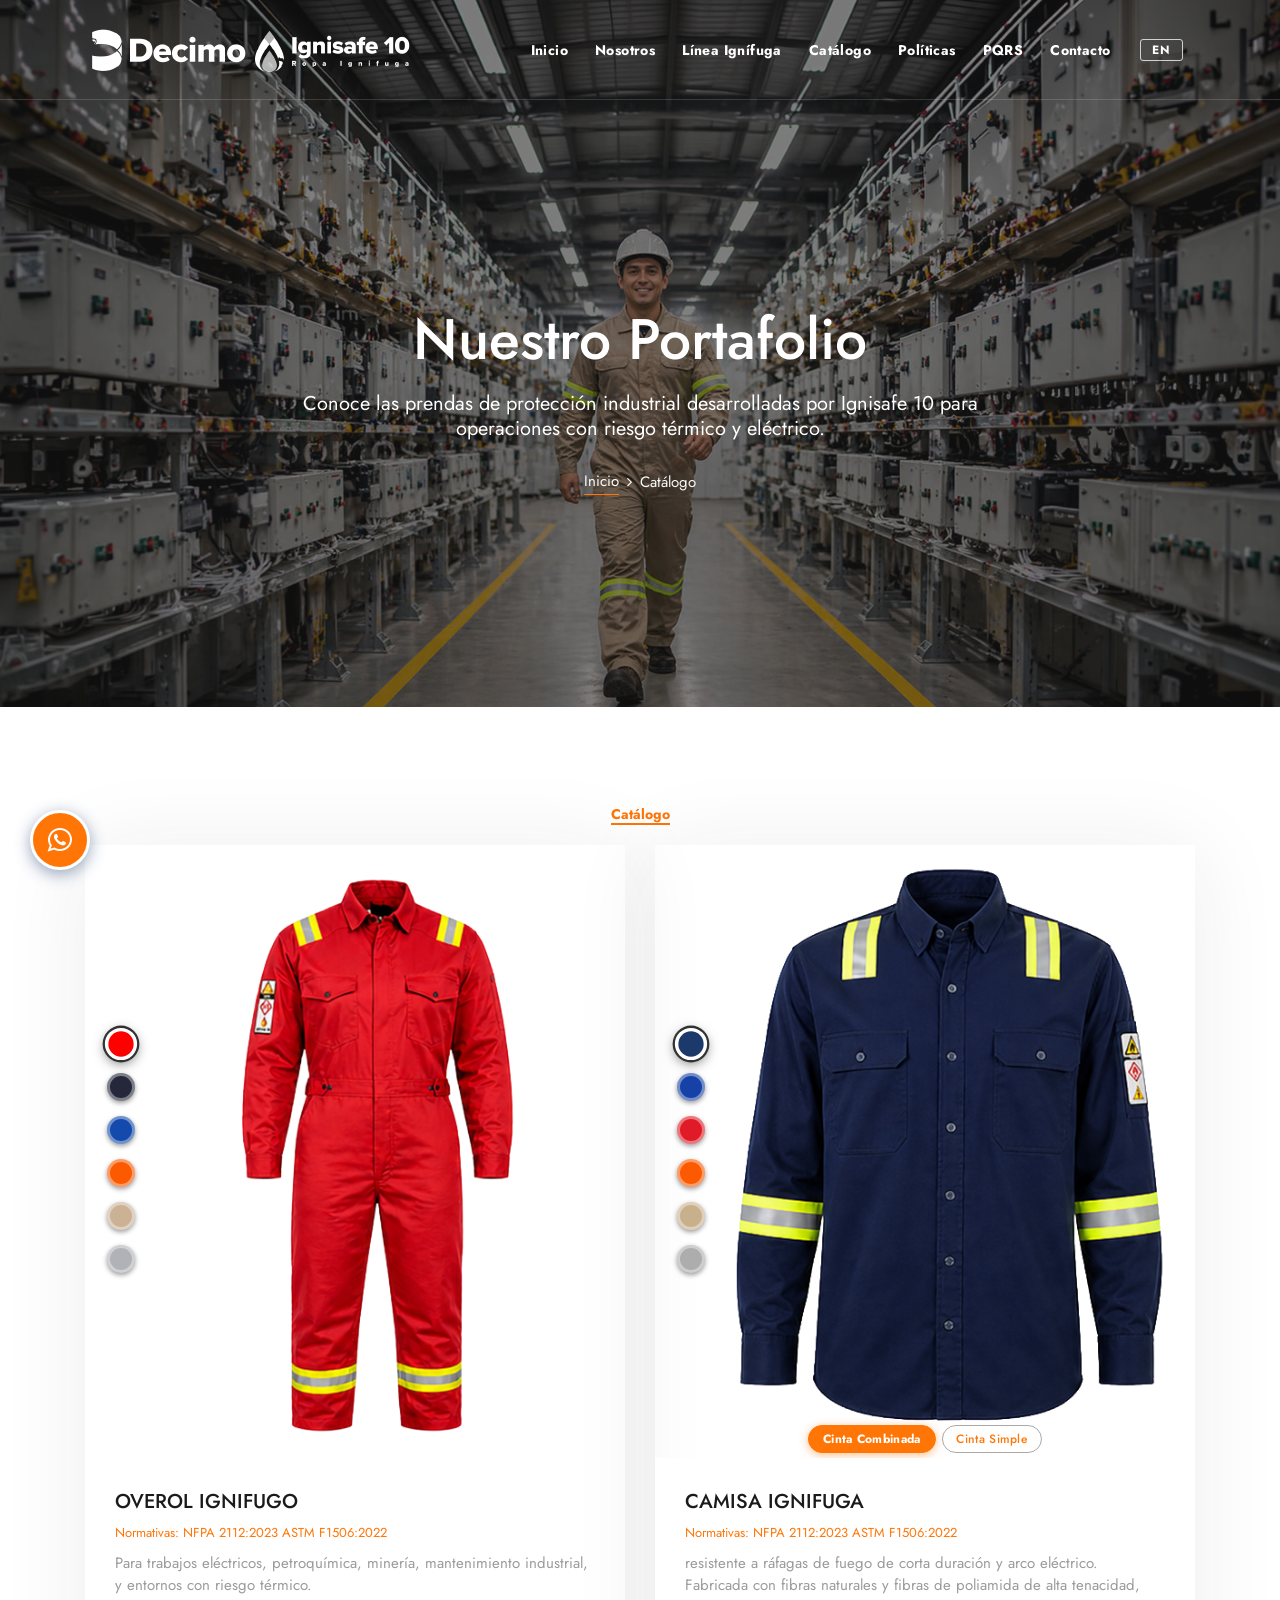
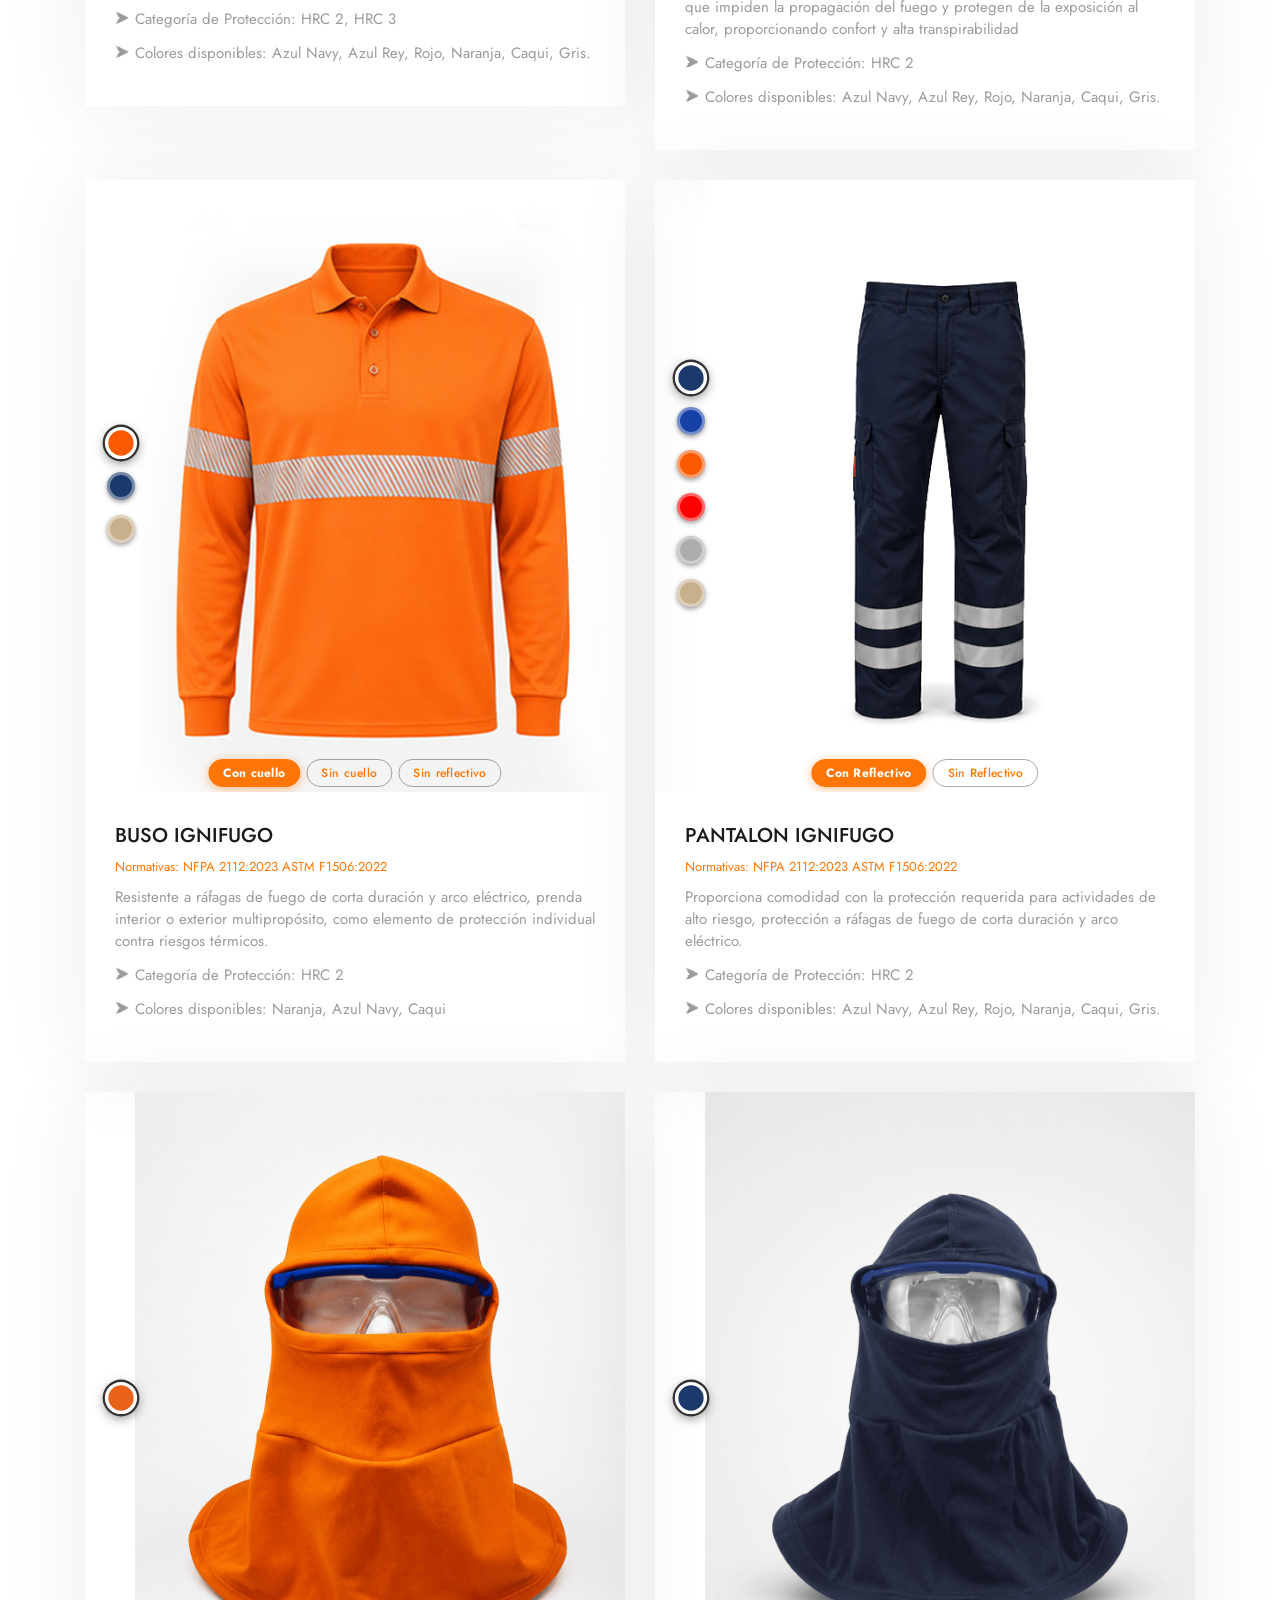
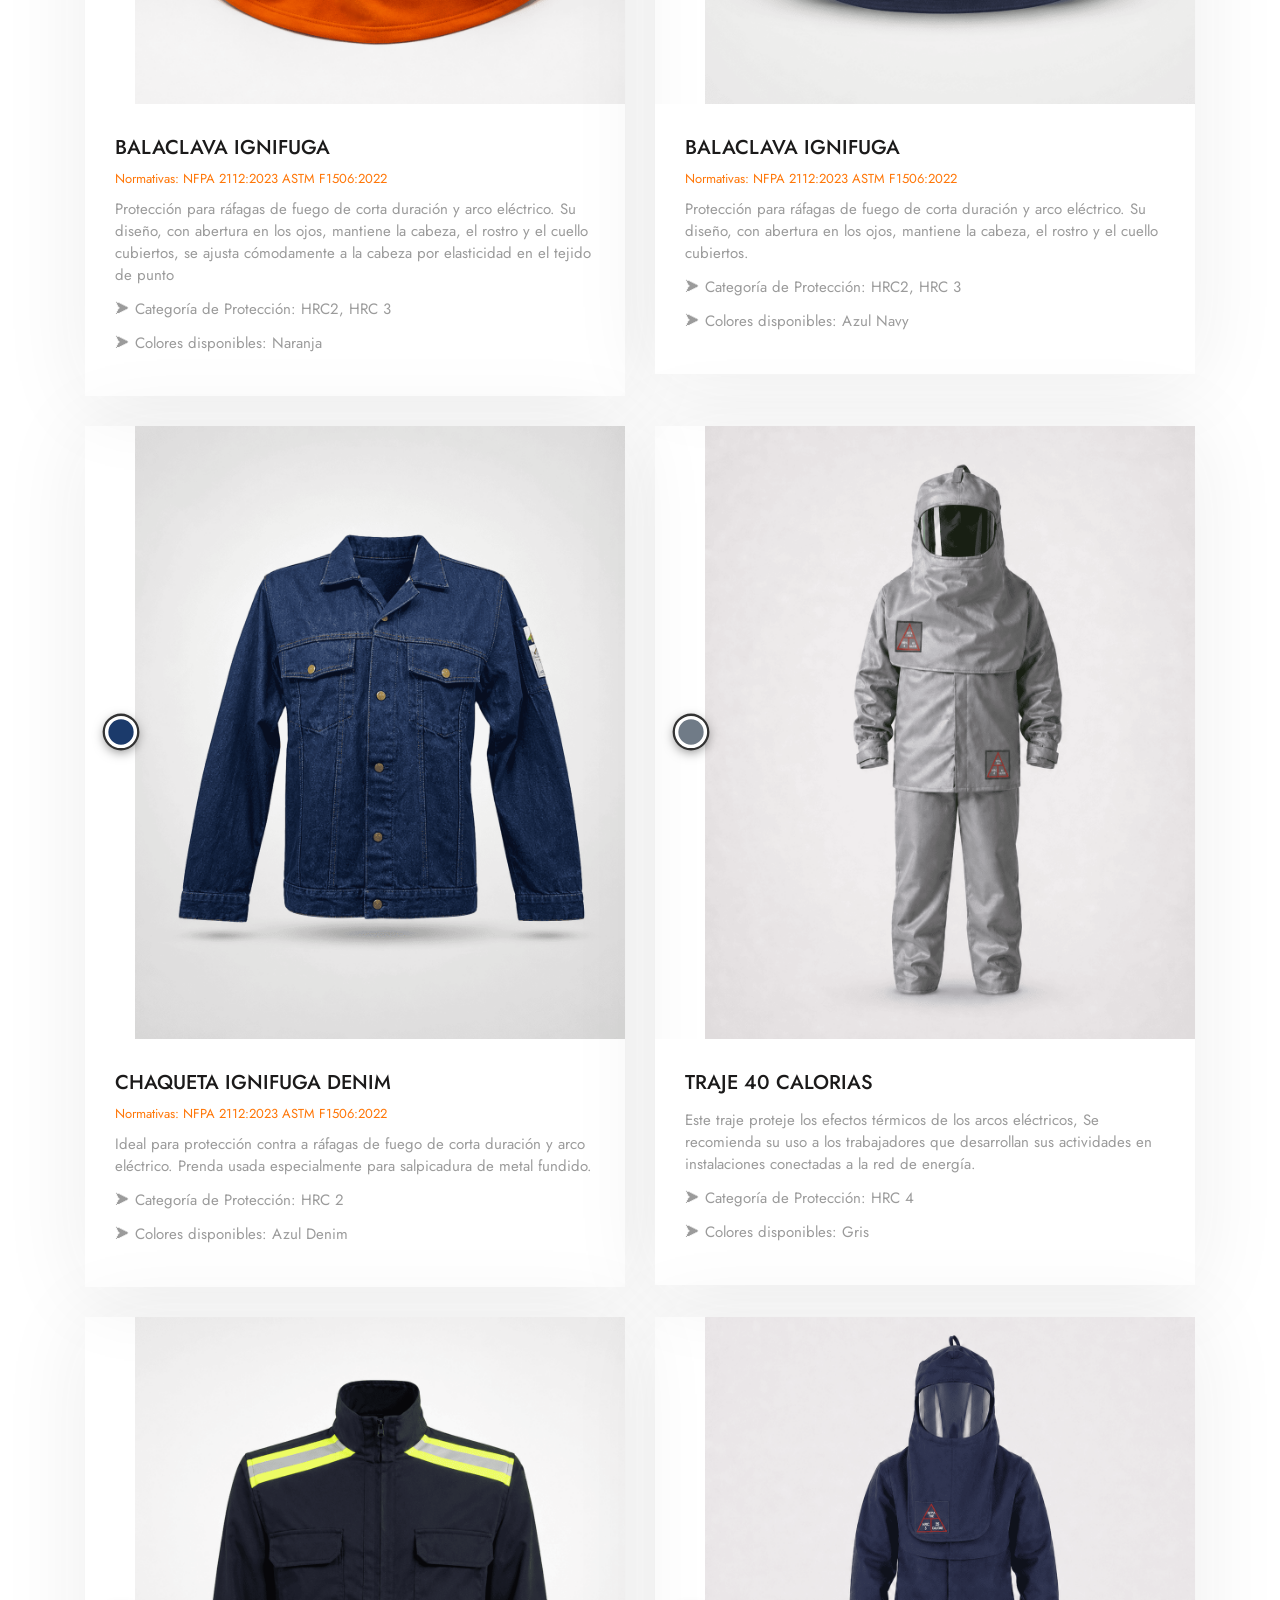
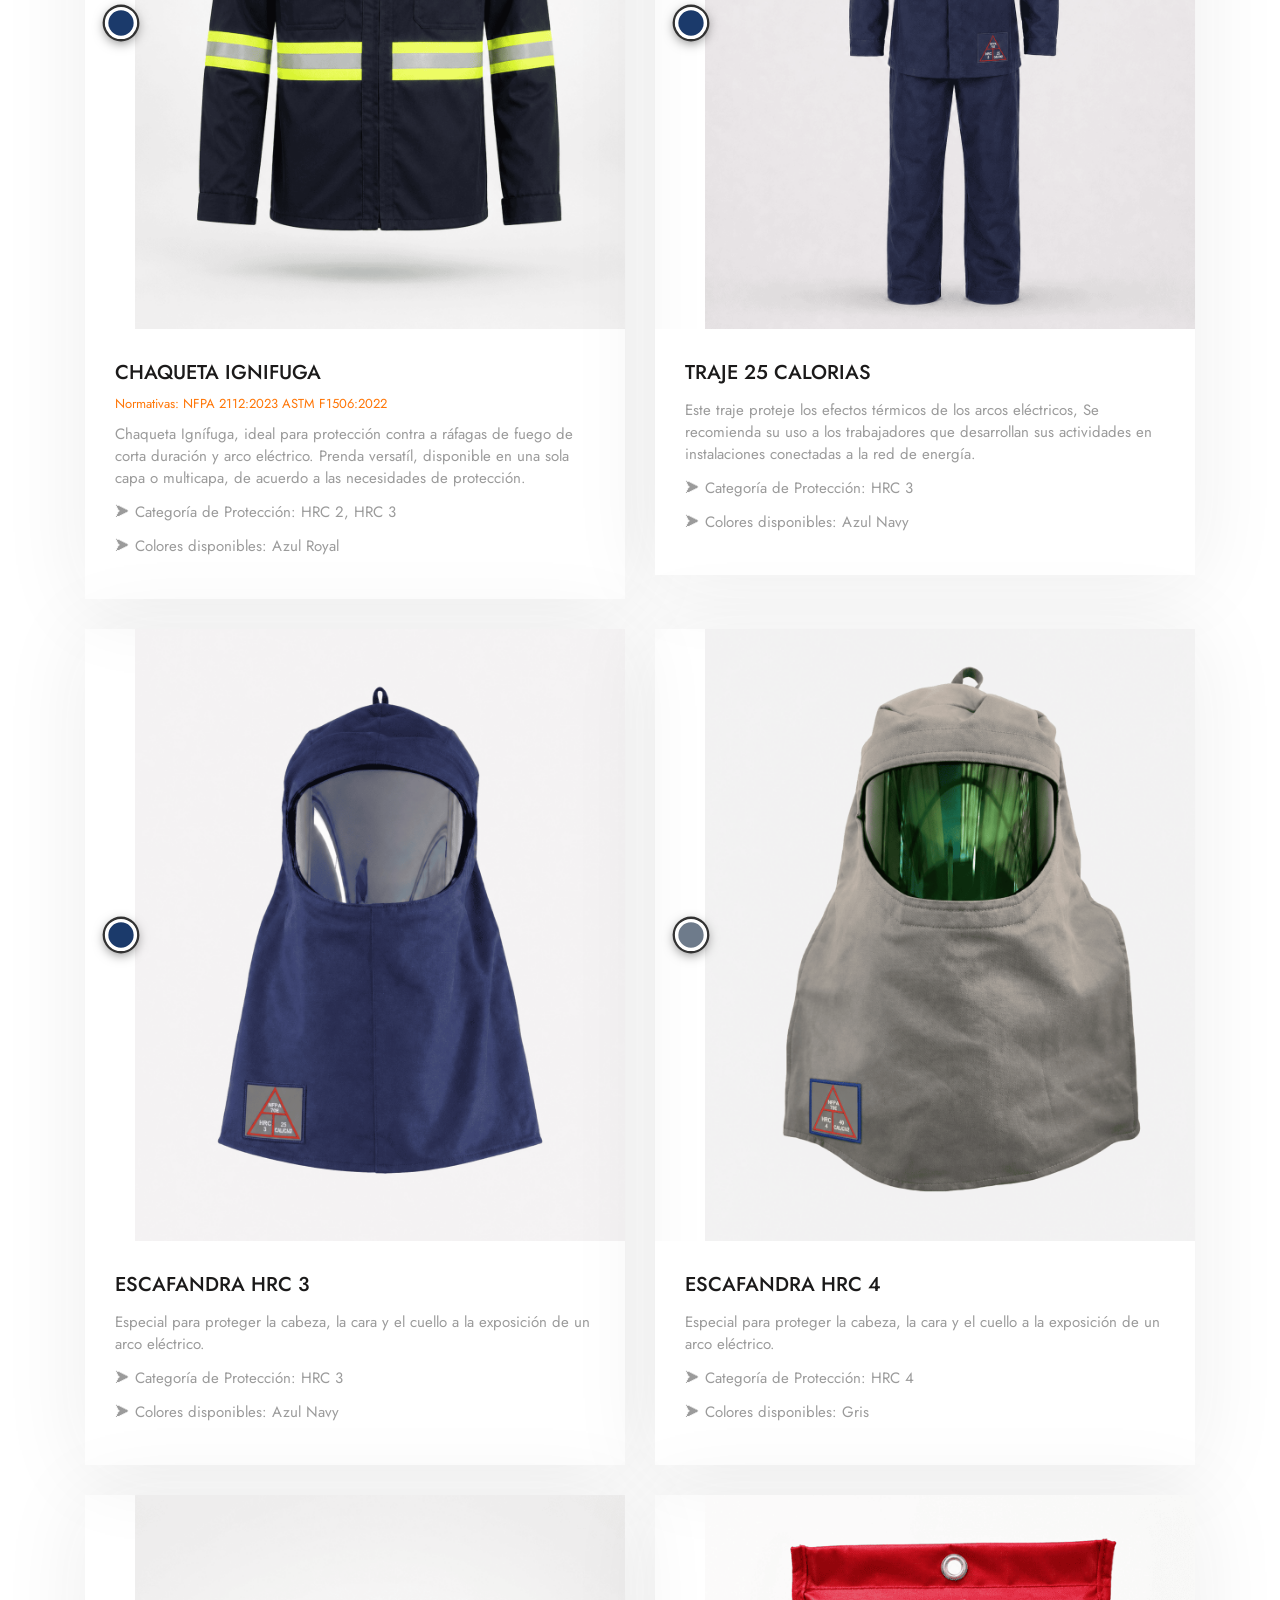
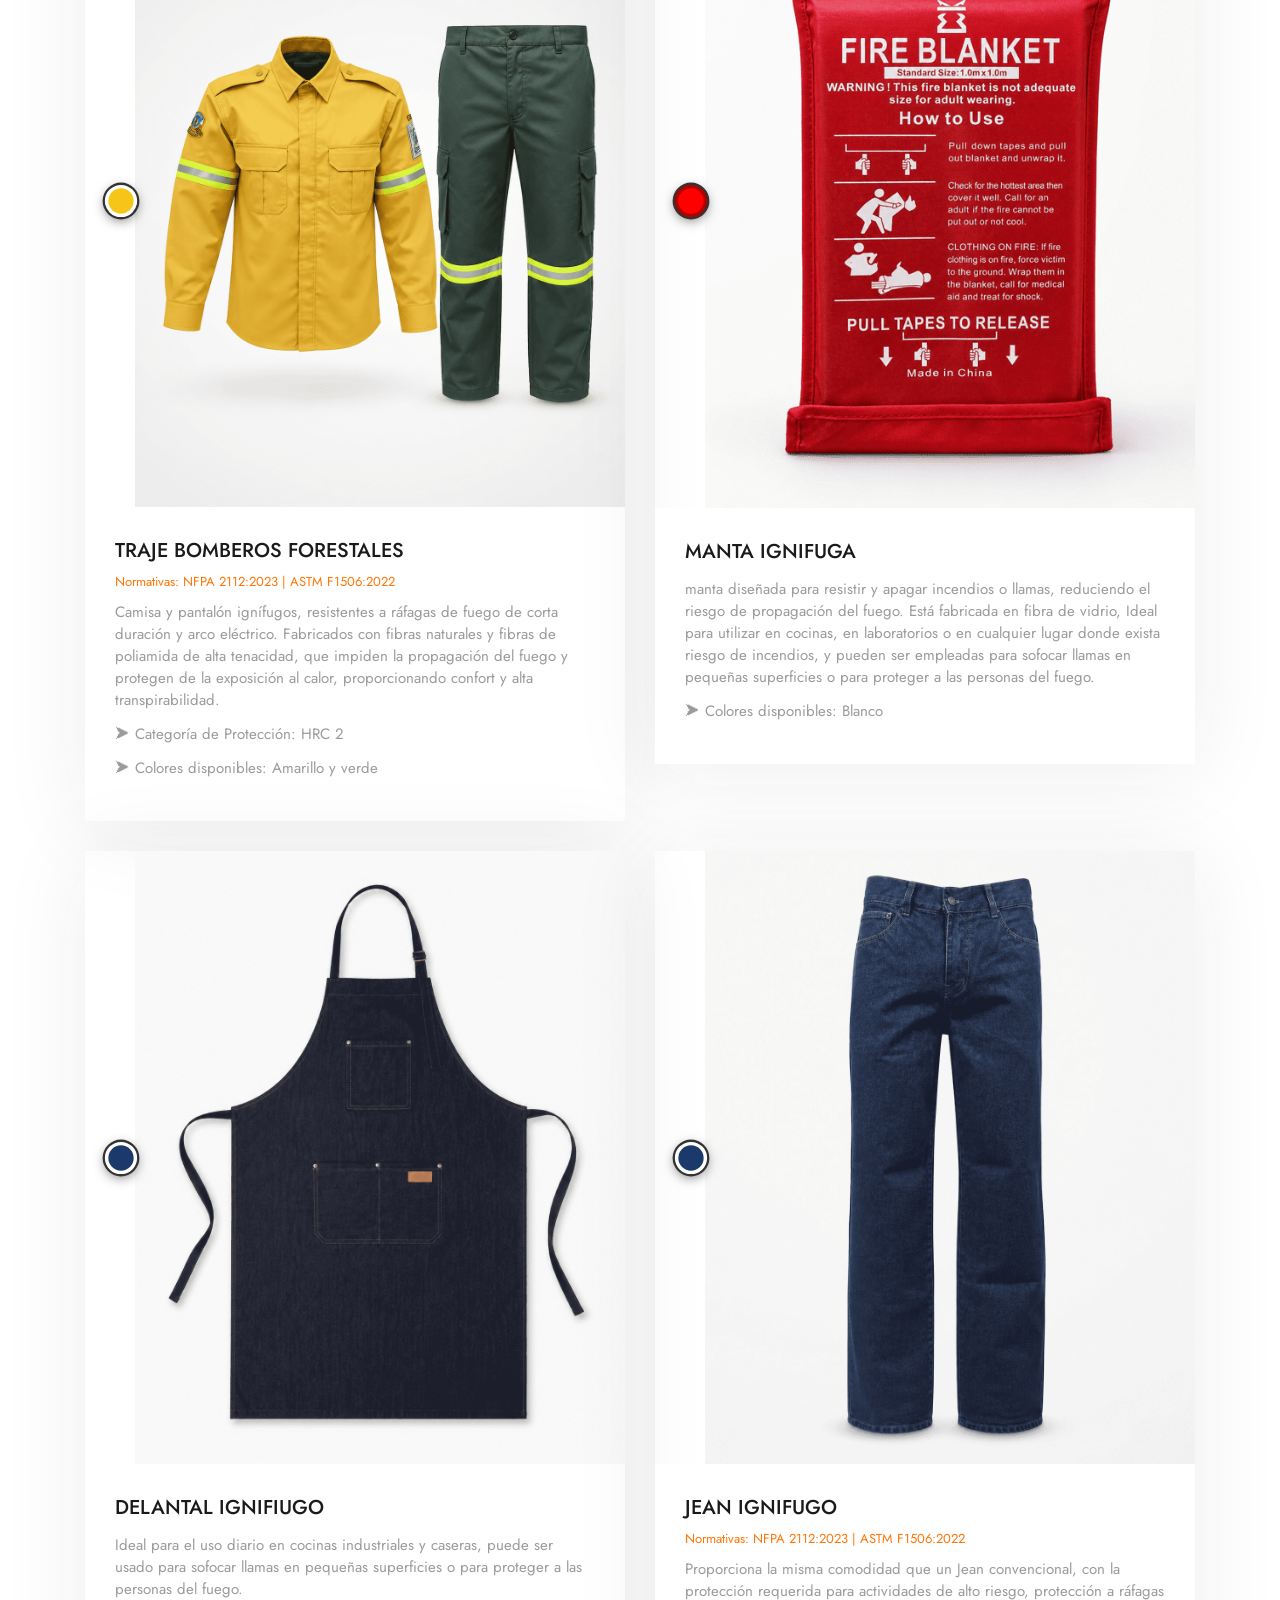
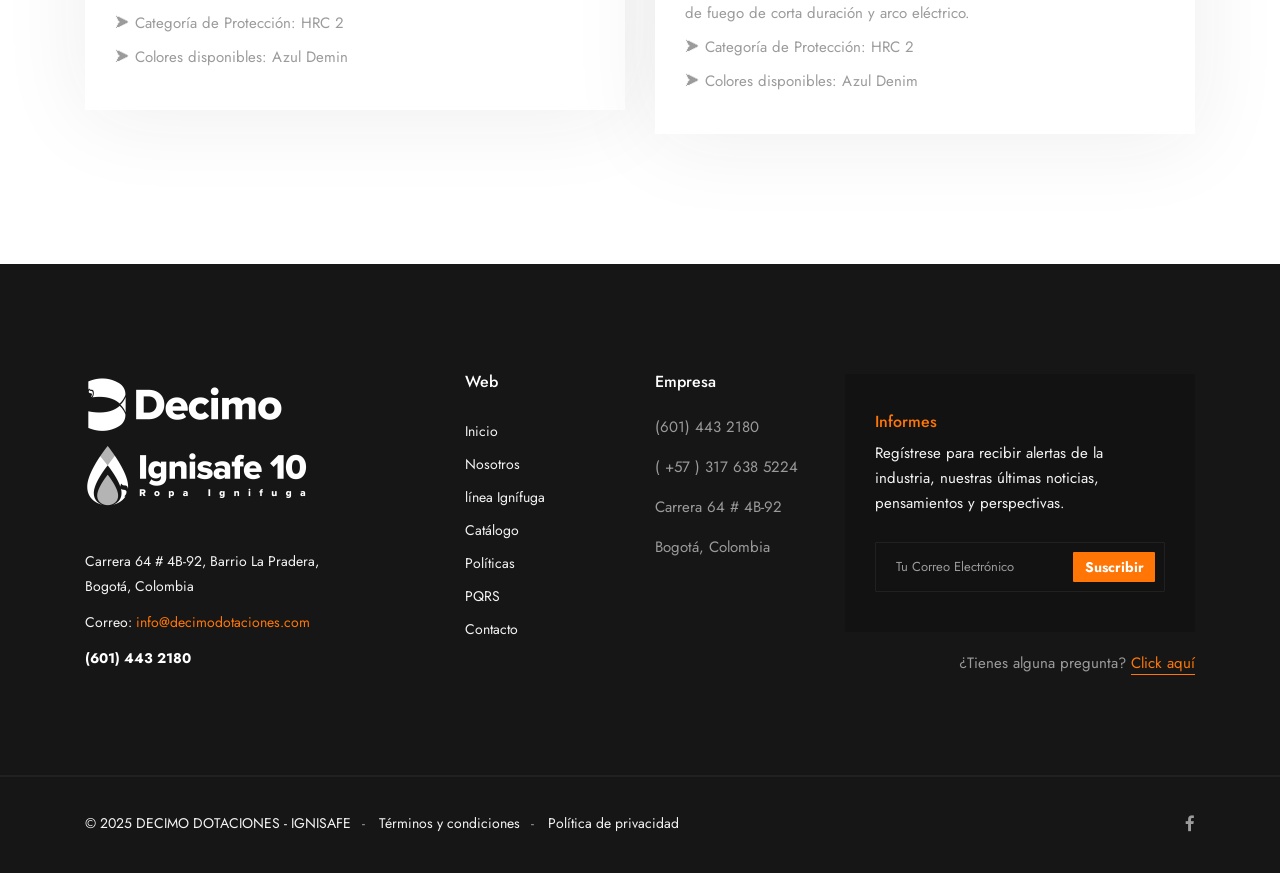
==== commit 6fbc0187: "Update color options and regulatory information in product descriptions for improved clarity" ====
--- a/catalogo.html
+++ b/catalogo.html
@@ -214,14 +214,13 @@
               <div class="project__content">
                 <h4 class="project__title"><a href="#" data-i18n="cat.p1.title">OVEROL IGNIFUGO</a></h4>
                 <div class="project__cat">
-                  <a href="#">Normativas: NFPA 2112:2023 ASTM F1506:2022 ISO 9001 SC-2000823</a>
+                  <a href="#">Normativas: NFPA 2112:2023 ASTM F1506:2022 </a>
                 </div><!-- /.project-cat -->
                 <p class="project__desc" style="line-height: 22px;" data-i18n="cat.p1.desc">Para trabajos eléctricos, petroquímica, minería,
                   mantenimiento industrial, y
                   entornos con riesgo térmico.</p>
                 <p class="project__desc" style="line-height: 22px;" data-i18n="cat.protCat.p1">⮞ Categoría de Protección: HRC 2, HRC 3</p>
-                <p class="project__desc" style="line-height: 22px;" data-i18n="cat.p1.colors">⮞ Colores disponibles: Azul Navy, Caqui, Gris
-                  Naranja, Azul Royal, Rojo</p>
+                <p class="project__desc" style="line-height: 22px;" data-i18n="cat.p1.colors">⮞ Colores disponibles: Azul navy, azul rey, rojo, naranja, caqui, gris.</p>
               </div><!-- /.project-content -->
             </div><!-- /.project-item -->
           </div>
@@ -256,14 +255,14 @@
               <div class="project__content">
                 <h4 class="project__title"><a href="#" data-i18n="cat.p2.title">CAMISA IGNIFUGA</a></h4>
                 <div class="project__cat">
-                  <a href="#">Normativas: NFPA 2112:2023 ASTM F1506:2022 ISO 9001 SC-2000823</a>
+                  <a href="#">Normativas: NFPA 2112:2023 ASTM F1506:2022 </a>
                 </div><!-- /.project-cat -->
                 <p class="project__desc" style="line-height: 22px;" data-i18n="cat.p2.desc">resistente a ráfagas de fuego de corta duración y
                   arco eléctrico. Fabricada con
                   fibras naturales y fibras de poliamida de alta tenacidad, que impiden la propagación del fuego y
                   protegen de la exposición al calor, proporcionando confort y alta transpirabilidad</p>
                 <p class="project__desc" style="line-height: 22px;" data-i18n="cat.protCat.p2">⮞ Categoría de Protección: HRC 2</p>
-                <p class="project__desc" style="line-height: 22px;" data-i18n="cat.p2.colors">⮞ Colores disponibles: Azul Navy, Caqui, Azul Royal.
+                <p class="project__desc" style="line-height: 22px;" data-i18n="cat.p2.colors">⮞ Colores disponibles: Azul navy, azul rey, rojo, naranja, caqui, gris.
                 </p>
               </div><!-- /.project-content -->
             </div><!-- /.project-item -->
@@ -299,7 +298,7 @@
               <div class="project__content">
                 <h4 class="project__title"><a href="#" data-i18n="cat.p3.title">BUSO IGNIFUGO</a></h4>
                 <div class="project__cat">
-                  <a href="#">Normativas: NFPA 2112:2023 ASTM F1506:2022 ISO 9001 SC-2000823</a>
+                  <a href="#">Normativas: NFPA 2112:2023 ASTM F1506:2022 </a>
                 </div><!-- /.project-cat -->
                 <p class="project__desc" style="line-height: 22px;" data-i18n="cat.p3.desc">Resistente a ráfagas de fuego de corta duración y
                   arco eléctrico, prenda interior o exterior multipropósito, como elemento de protección individual
@@ -340,7 +339,7 @@
               <div class="project__content">
                 <h4 class="project__title"><a href="#" data-i18n="cat.p4.title">PANTALON IGNIFUGO</a></h4>
                 <div class="project__cat">
-                  <a href="#">Normativas: NFPA 2112:2023 ASTM F1506:2022 ISO 9001 SC-2000823</a>
+                  <a href="#">Normativas: NFPA 2112:2023 ASTM F1506:2022 </a>
                 </div><!-- /.project-cat -->
                 <p class="project__desc" style="line-height: 22px;" data-i18n="cat.p4.desc">Proporciona comodidad con la protección requerida
                   para actividades de alto riesgo, protección a ráfagas de fuego de corta duración y arco eléctrico.</p>
@@ -362,7 +361,7 @@
               <div class="project__content">
                 <h4 class="project__title"><a href="#" data-i18n="cat.p5.title">BALACLAVA IGNIFUGA</a></h4>
                 <div class="project__cat">
-                  <a href="#">Normativas: NFPA 2112:2023 ASTM F1506:2022 ISO 9001 SC-2000823</a>
+                  <a href="#">Normativas: NFPA 2112:2023 ASTM F1506:2022 </a>
                 </div><!-- /.project-cat -->
                 <p class="project__desc" style="line-height: 22px;" data-i18n="cat.p5.desc">Protección para ráfagas de fuego de corta duración y
                   arco eléctrico. Su diseño, con abertura en los ojos, mantiene la cabeza, el rostro y el cuello
@@ -384,7 +383,7 @@
               <div class="project__content">
                 <h4 class="project__title"><a href="#" data-i18n="cat.p6.title">BALACLAVA IGNIFUGA</a></h4>
                 <div class="project__cat">
-                  <a href="#">Normativas: NFPA 2112:2023 ASTM F1506:2022 ISO 9001 SC-2000823</a>
+                  <a href="#">Normativas: NFPA 2112:2023 ASTM F1506:2022 </a>
                 </div><!-- /.project-cat -->
                 <p class="project__desc" style="line-height: 22px;" data-i18n="cat.p6.desc">Protección para ráfagas de fuego de corta duración y
                   arco eléctrico. Su diseño, con abertura en los ojos, mantiene la cabeza, el rostro y el cuello
@@ -406,7 +405,7 @@
               <div class="project__content">
                 <h4 class="project__title"><a href="#" data-i18n="cat.p7.title">CHAQUETA IGNIFUGA DENIM</a></h4>
                 <div class="project__cat">
-                  <a href="#">Normativas: NFPA 2112:2023 ASTM F1506:2022 ISO 9001 SC-2000823</a>
+                  <a href="#">Normativas: NFPA 2112:2023 ASTM F1506:2022 </a>
                 </div><!-- /.project-cat -->
                 <p class="project__desc" style="line-height: 22px;" data-i18n="cat.p7.desc">Ideal para protección contra a ráfagas de fuego de
                   corta duración y arco eléctrico. Prenda usada especialmente para salpicadura de metal fundido.</p>
@@ -448,7 +447,7 @@
               <div class="project__content">
                 <h4 class="project__title"><a href="#" data-i18n="cat.p9.title">CHAQUETA IGNIFUGA</a></h4>
                 <div class="project__cat">
-                  <a href="#">Normativas: NFPA 2112:2023 ASTM F1506:2022 ISO 9001 SC-2000823</a>
+                  <a href="#">Normativas: NFPA 2112:2023 ASTM F1506:2022 </a>
                 </div><!-- /.project-cat -->
                 <p class="project__desc" style="line-height: 22px;" data-i18n="cat.p9.desc">Chaqueta Ignífuga, ideal para protección contra a
                   ráfagas de fuego de corta duración y arco eléctrico. Prenda versatíl, disponible en una sola capa o
@@ -532,7 +531,7 @@
               <div class="project__content">
                 <h4 class="project__title"><a href="#" data-i18n="cat.p13.title">TRAJE BOMBEROS FORESTALES</a></h4>
                 <div class="project__cat">
-                  <a href="#">Normativas: NFPA 2112:2023 | ASTM F1506:2022 ISO 9001 SC-2000823</a>
+                  <a href="#">Normativas: NFPA 2112:2023 | ASTM F1506:2022 </a>
                 </div><!-- /.project-cat -->
                 <p class="project__desc" style="line-height: 22px;" data-i18n="cat.p13.desc">Camisa y pantalón ignífugos, resistentes a ráfagas
                   de fuego de corta duración y arco eléctrico. Fabricados con fibras naturales y fibras de poliamida de
@@ -598,7 +597,7 @@
               <div class="project__content">
                 <h4 class="project__title"><a href="#" data-i18n="cat.p16.title">JEAN IGNIFUGO</a></h4>
                 <div class="project__cat">
-                  <a href="#">Normativas: NFPA 2112:2023 | ASTM F1506:2022 ISO 9001 SC-2000823</a>
+                  <a href="#">Normativas: NFPA 2112:2023 | ASTM F1506:2022 </a>
                 </div><!-- /.project-cat -->
                 <p class="project__desc" style="line-height: 22px;" data-i18n="cat.p16.desc">Proporciona la misma comodidad que un Jean convencional, con la protección requerida para actividades de alto riesgo, protección a ráfagas de fuego de corta duración y arco eléctrico.</p>
                 <p class="project__desc" style="line-height: 22px;" data-i18n="cat.protCat.p16">⮞ Categoría de Protección: HRC 2</p>
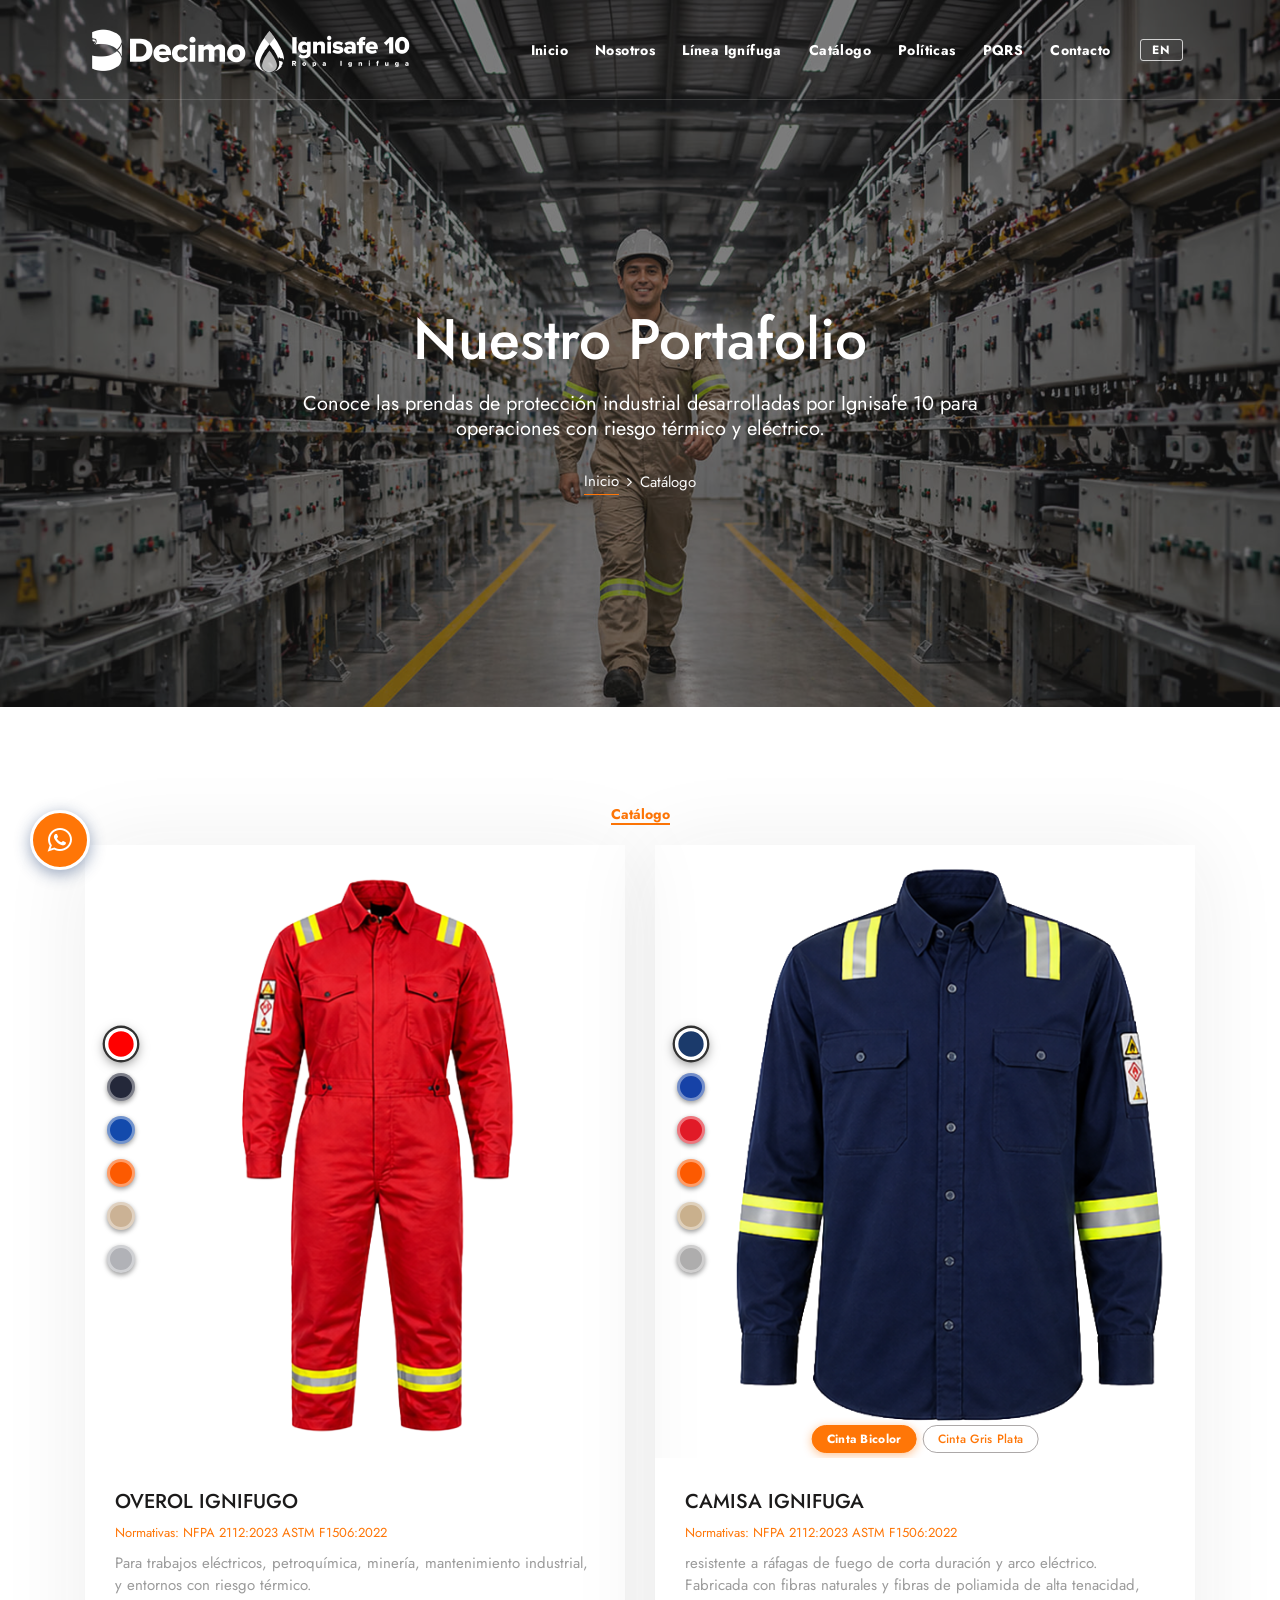
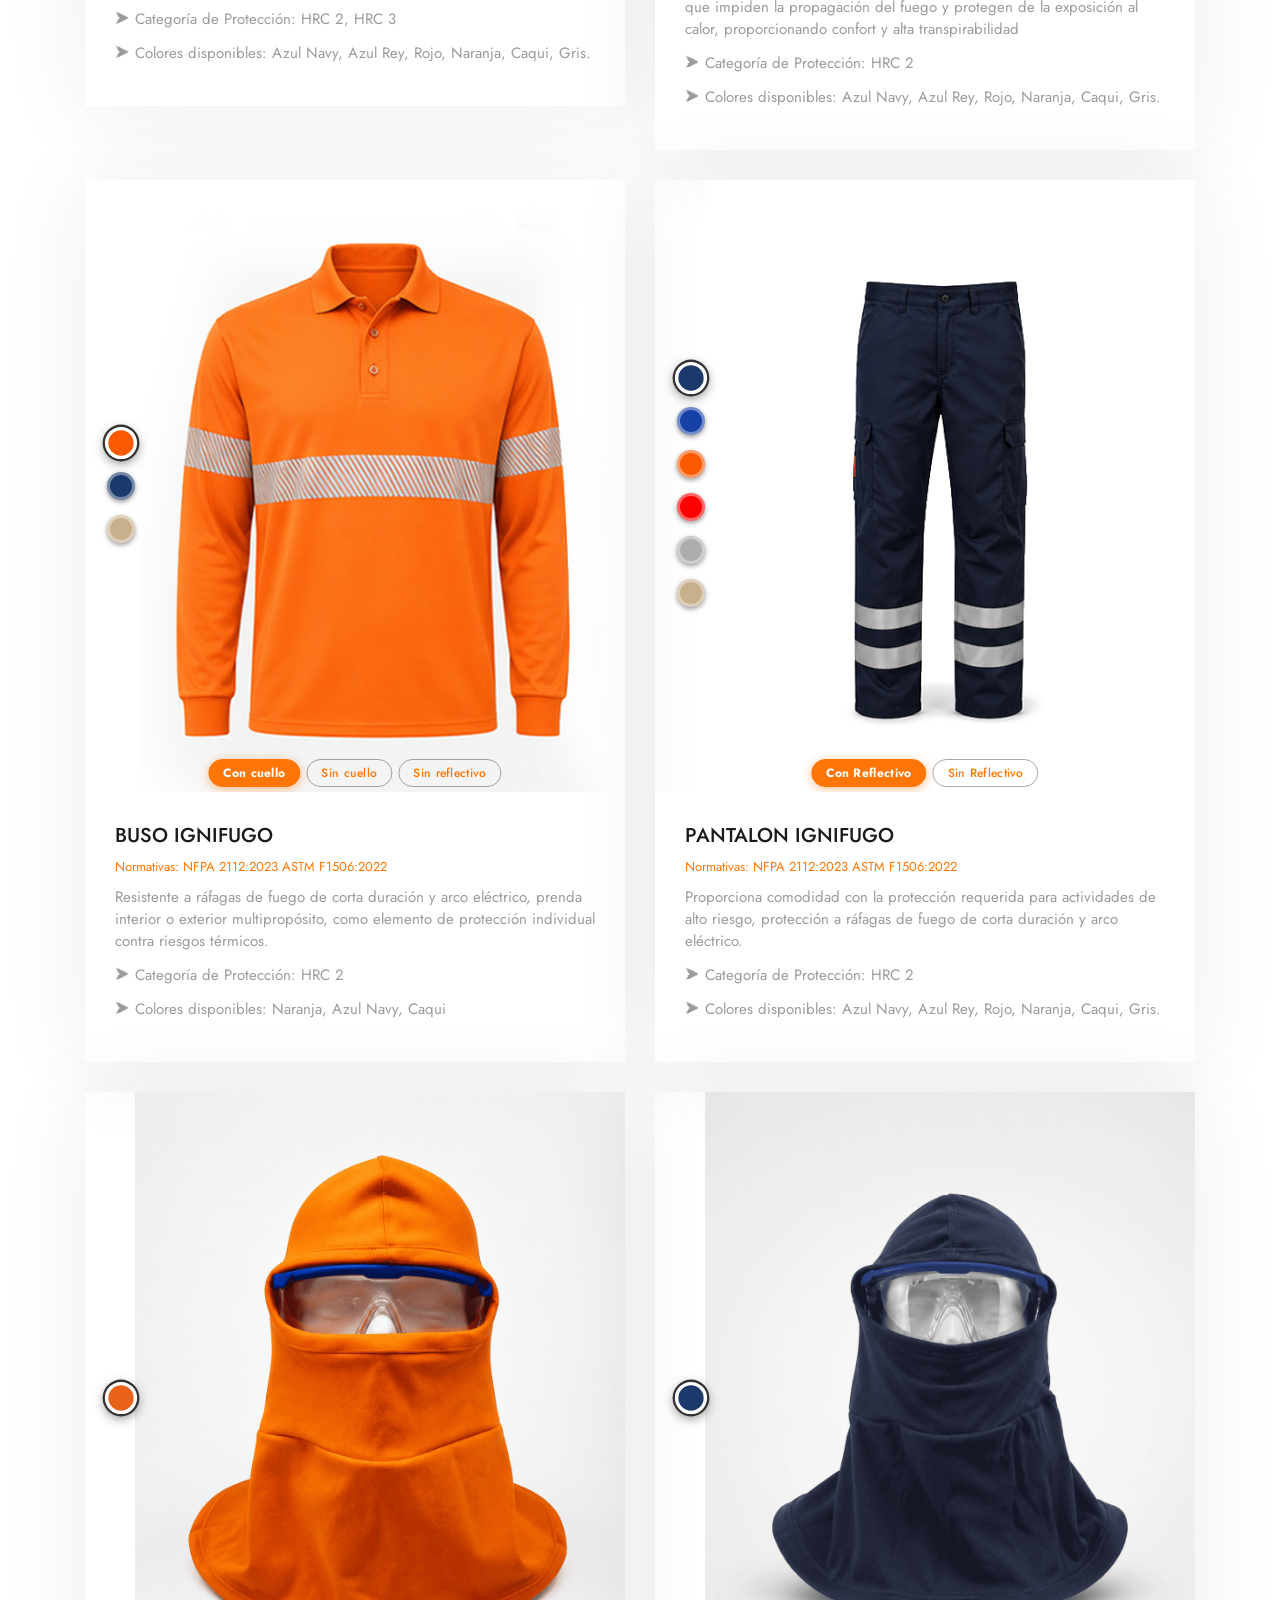
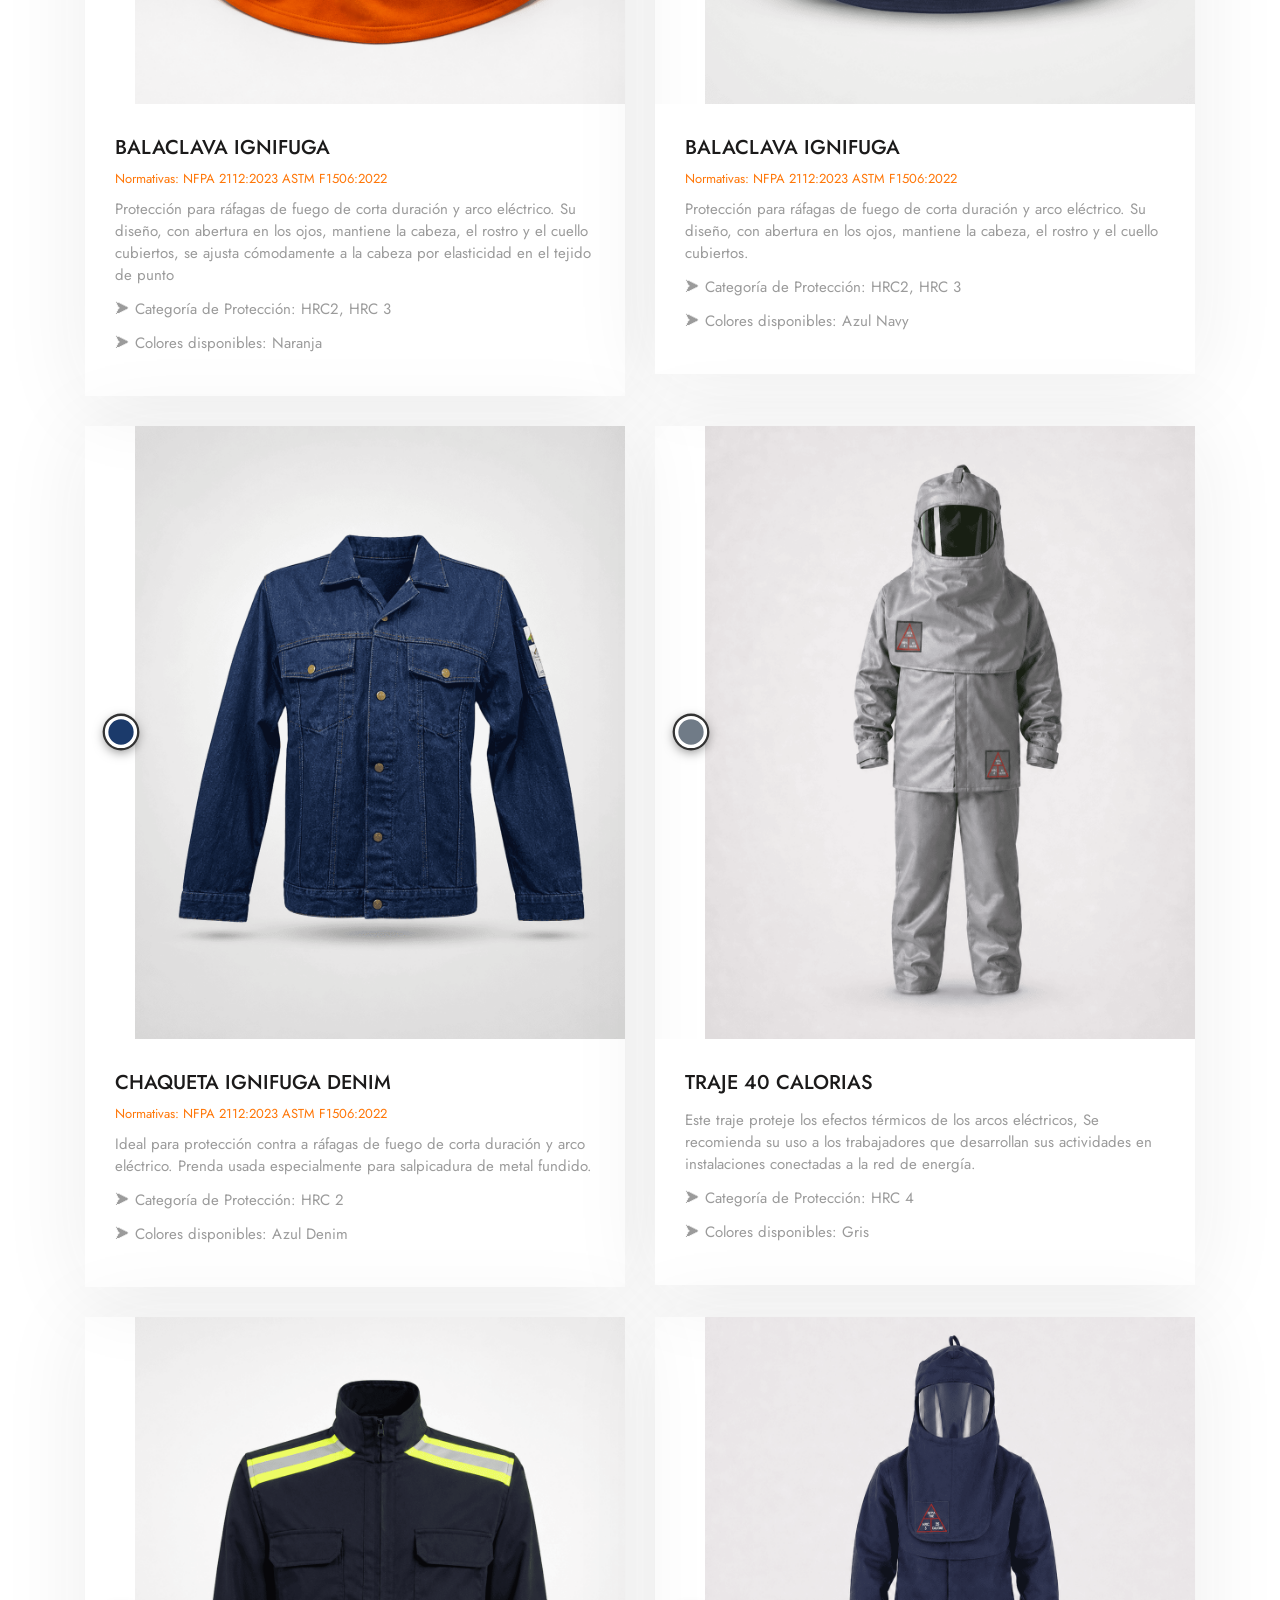
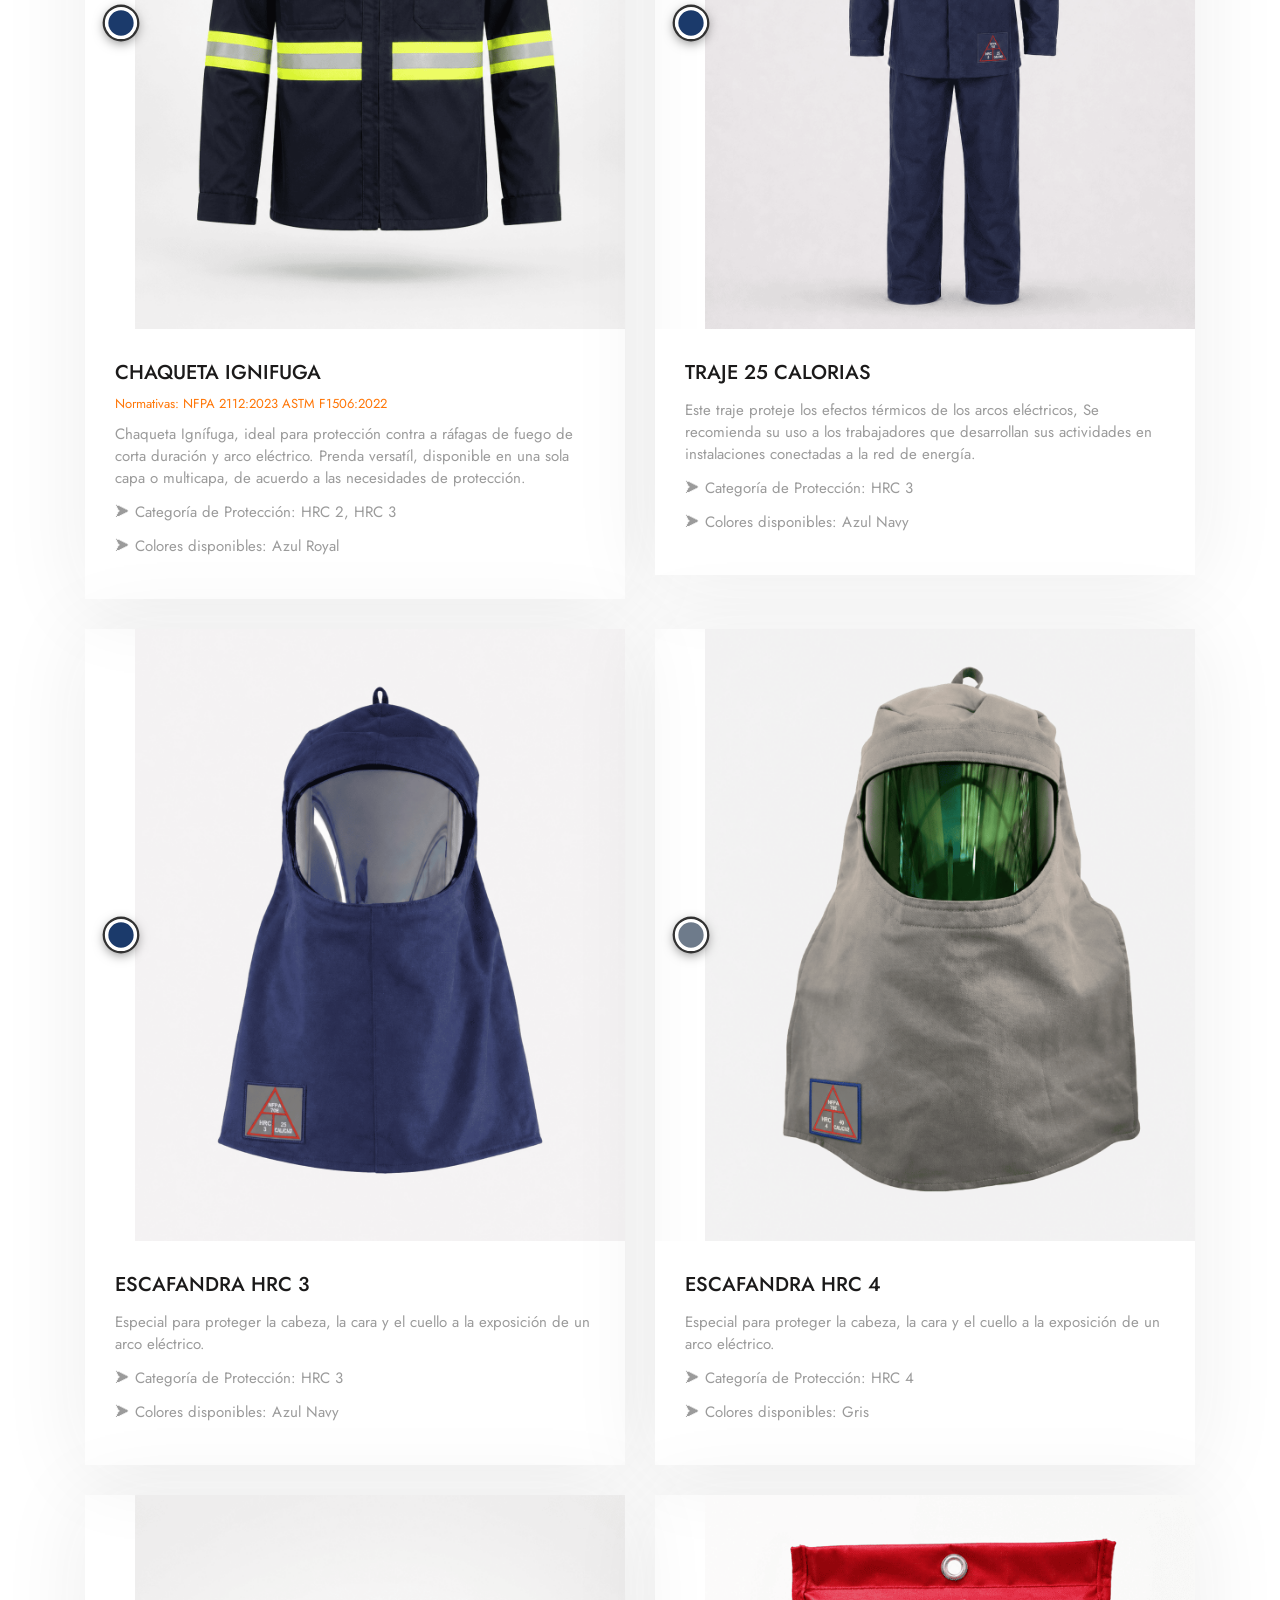
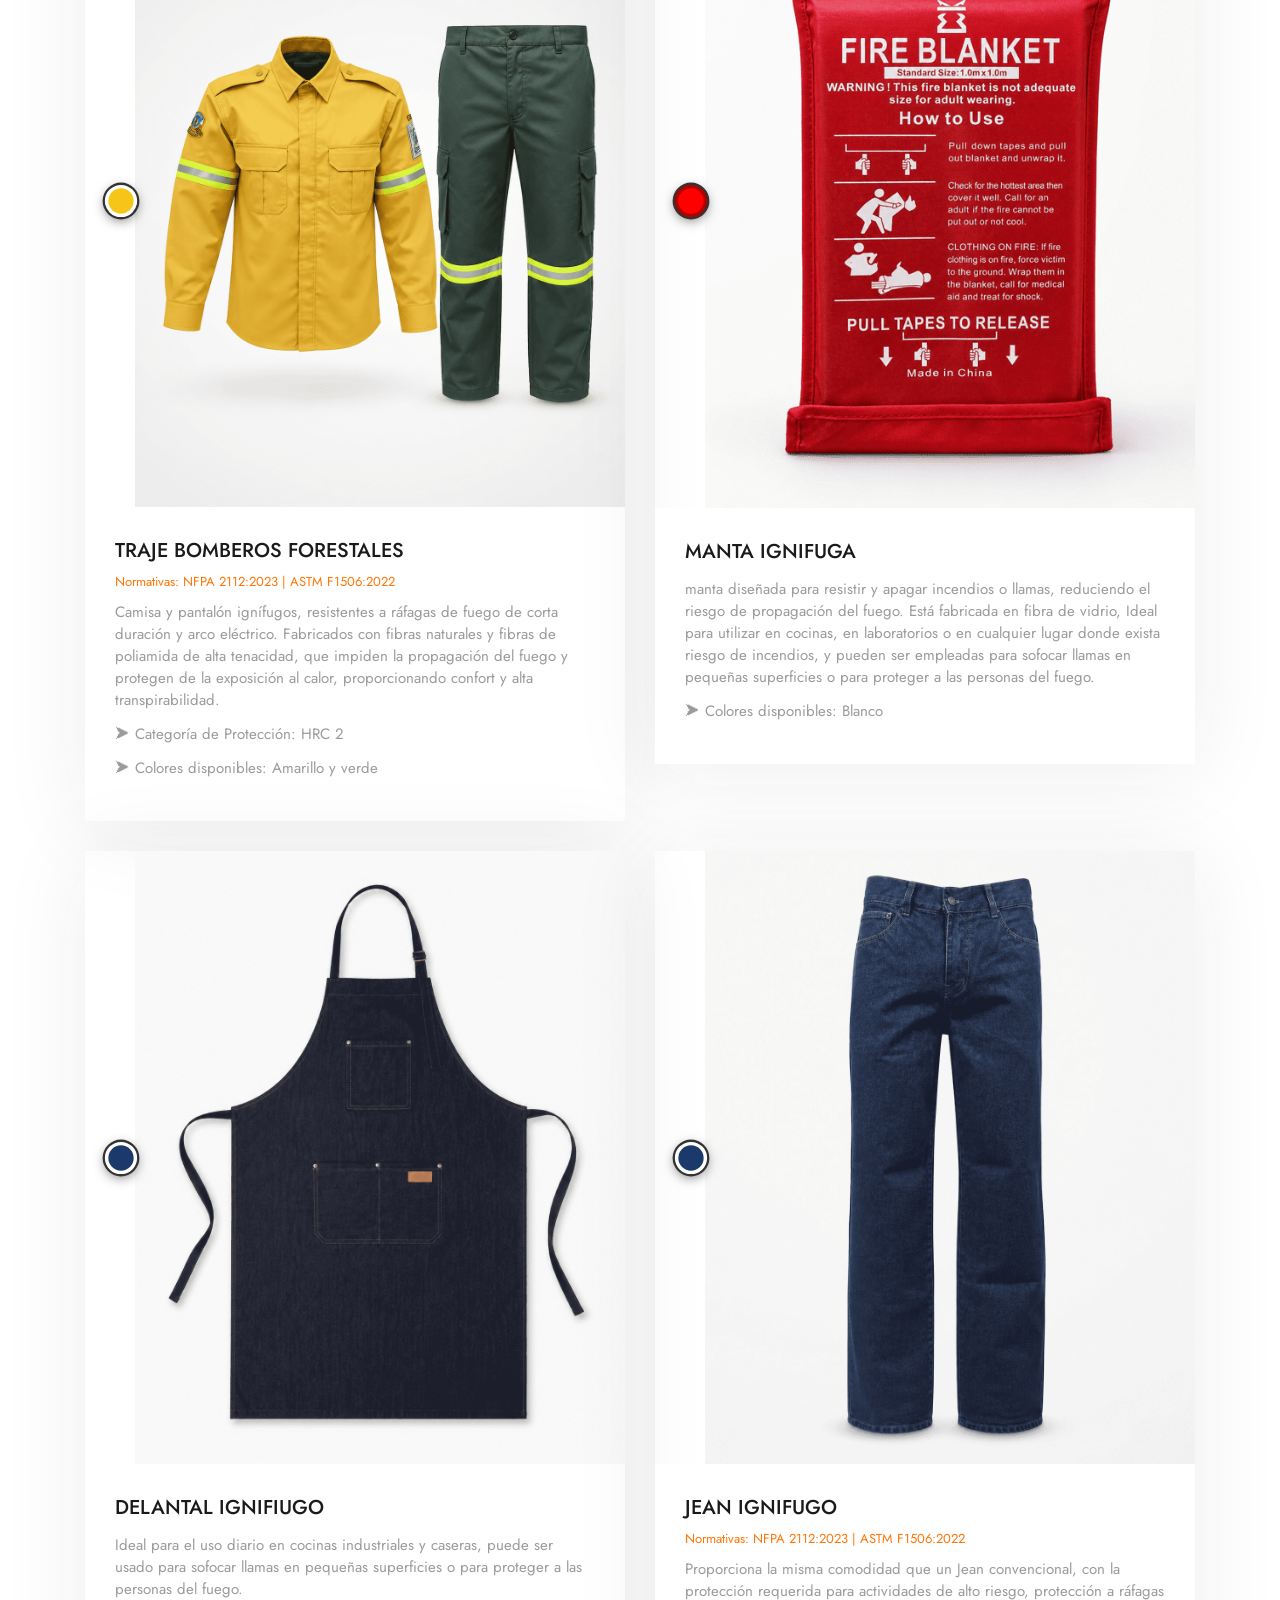
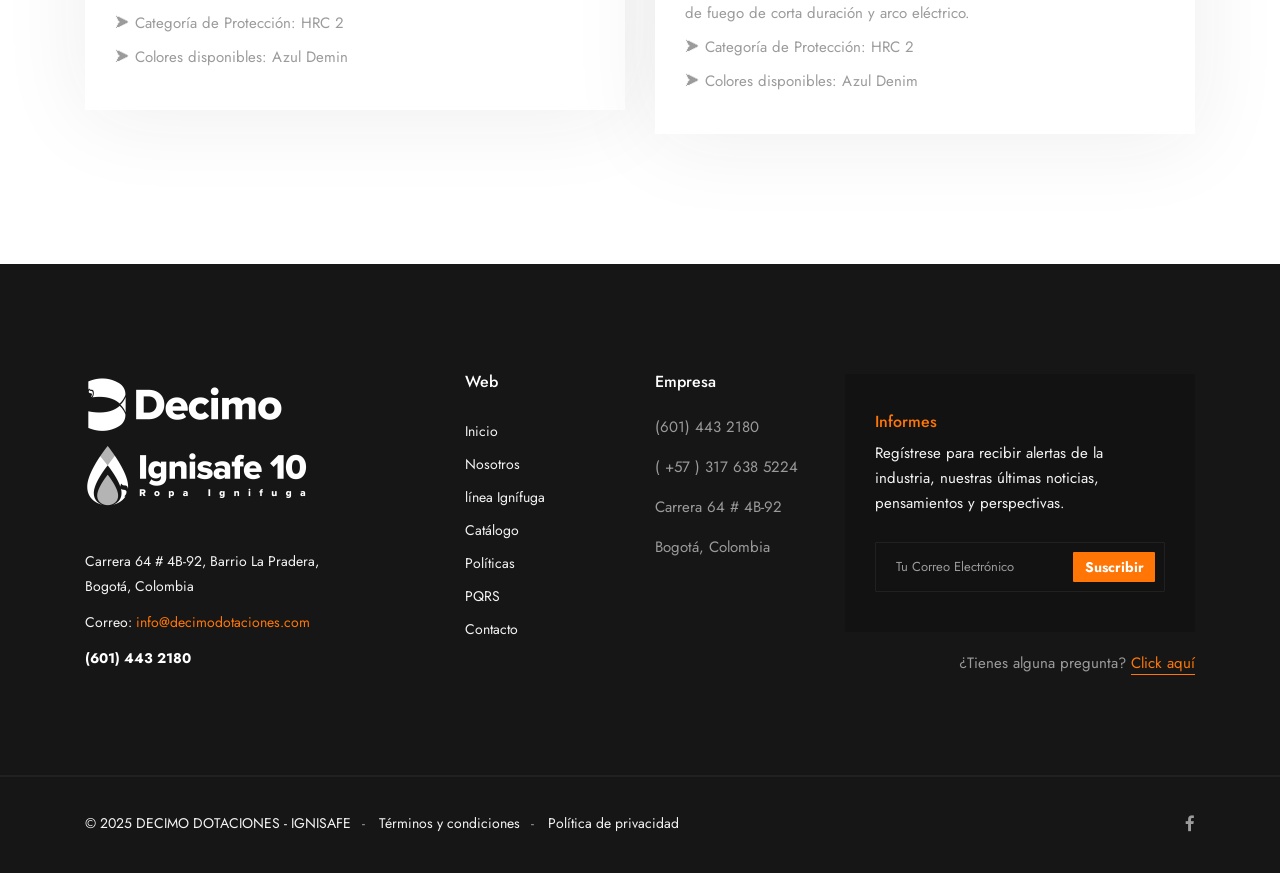
==== commit cdc02f3c: "Update type button labels for improved clarity in catalog" ====
--- a/catalogo.html
+++ b/catalogo.html
@@ -248,8 +248,8 @@
                 </div>
                 <img src="assets/images/case-studies/grid/camisa-ignifuga/06.png" alt="project img">
                 <div class="pantalon-type-toggle">
-                  <button class="type-btn active" data-target="con-rayas" data-i18n="cat.p2.btn.combinada" onclick="switchPantalon(this)">Cinta Combinada</button>
-                  <button class="type-btn" data-target="sin-rayas" data-i18n="cat.p2.btn.simple" onclick="switchPantalon(this)">Cinta Simple</button>
+                  <button class="type-btn active" data-target="con-rayas" data-i18n="cat.p2.btn.combinada" onclick="switchPantalon(this)">Cinta Bicolor</button>
+                  <button class="type-btn" data-target="sin-rayas" data-i18n="cat.p2.btn.simple" onclick="switchPantalon(this)">Cinta Gris Plata</button>
                 </div>
               </div><!-- /.project-img -->
               <div class="project__content">
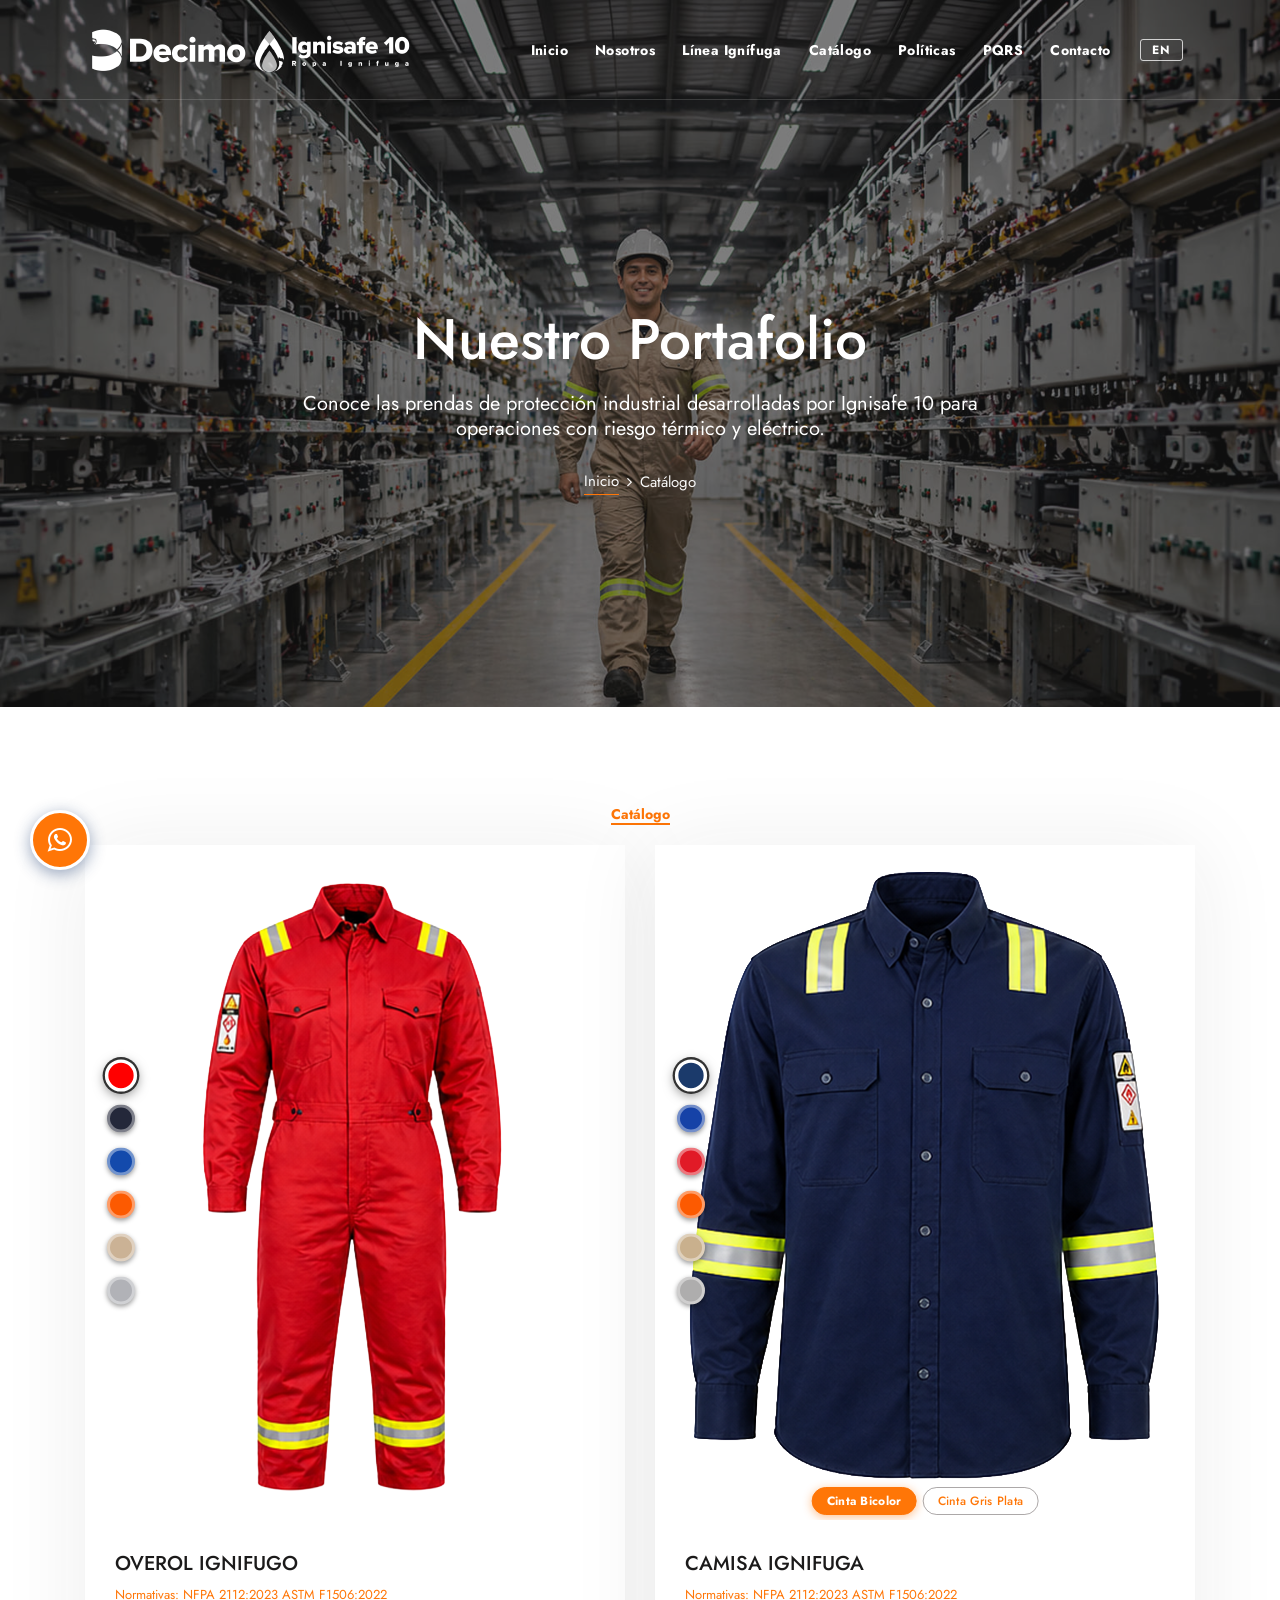
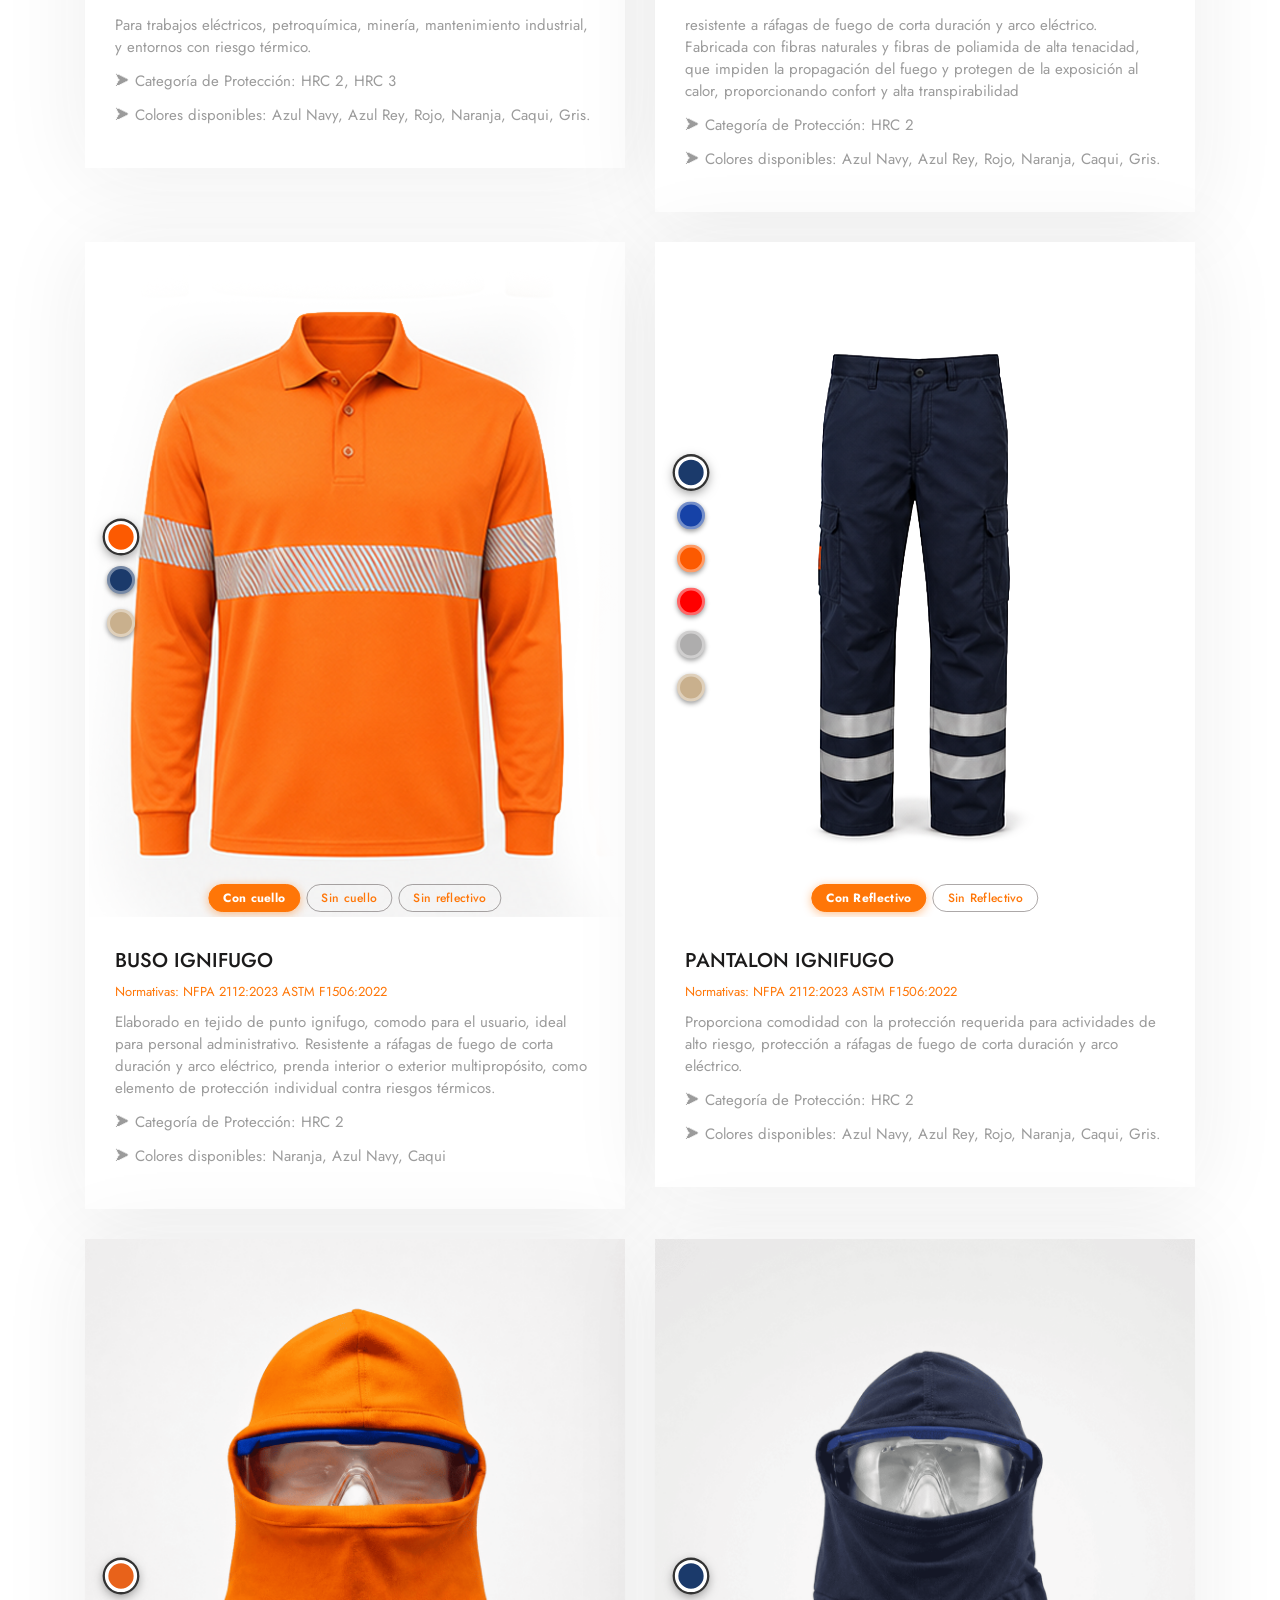
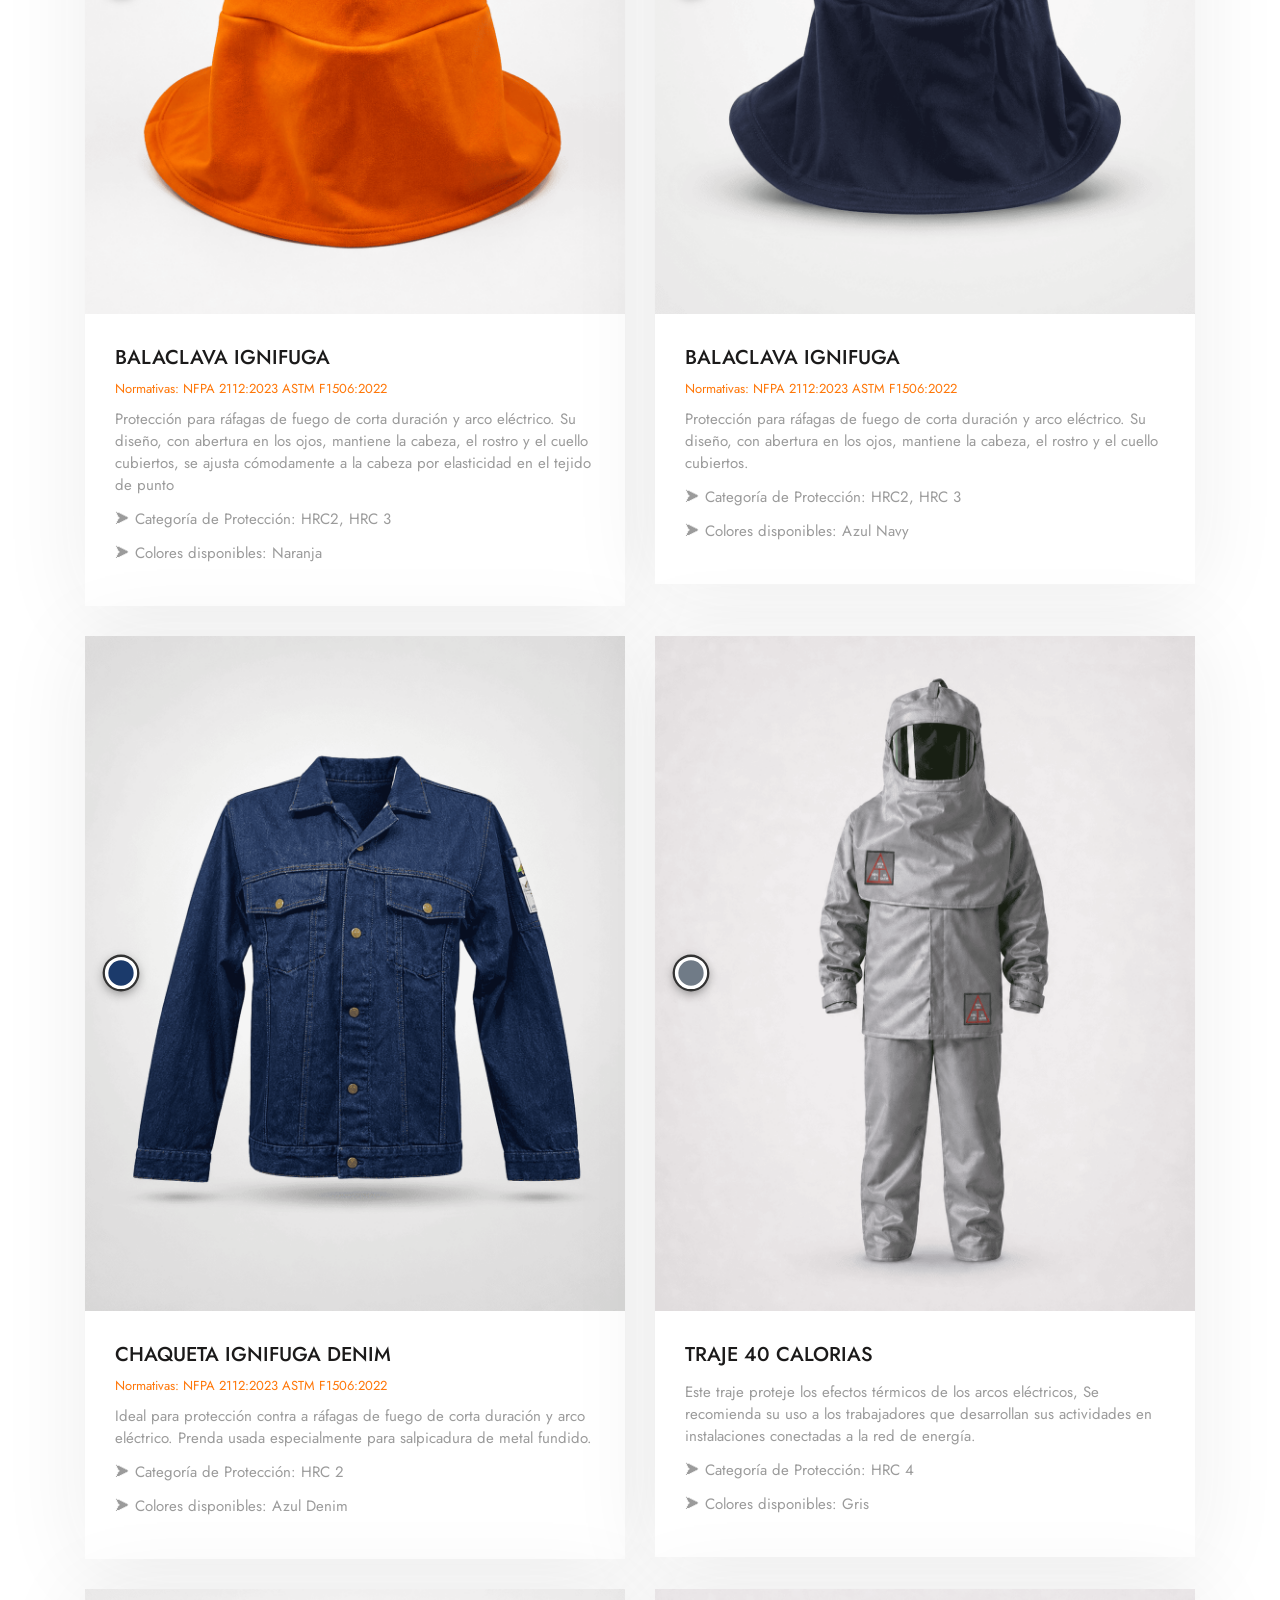
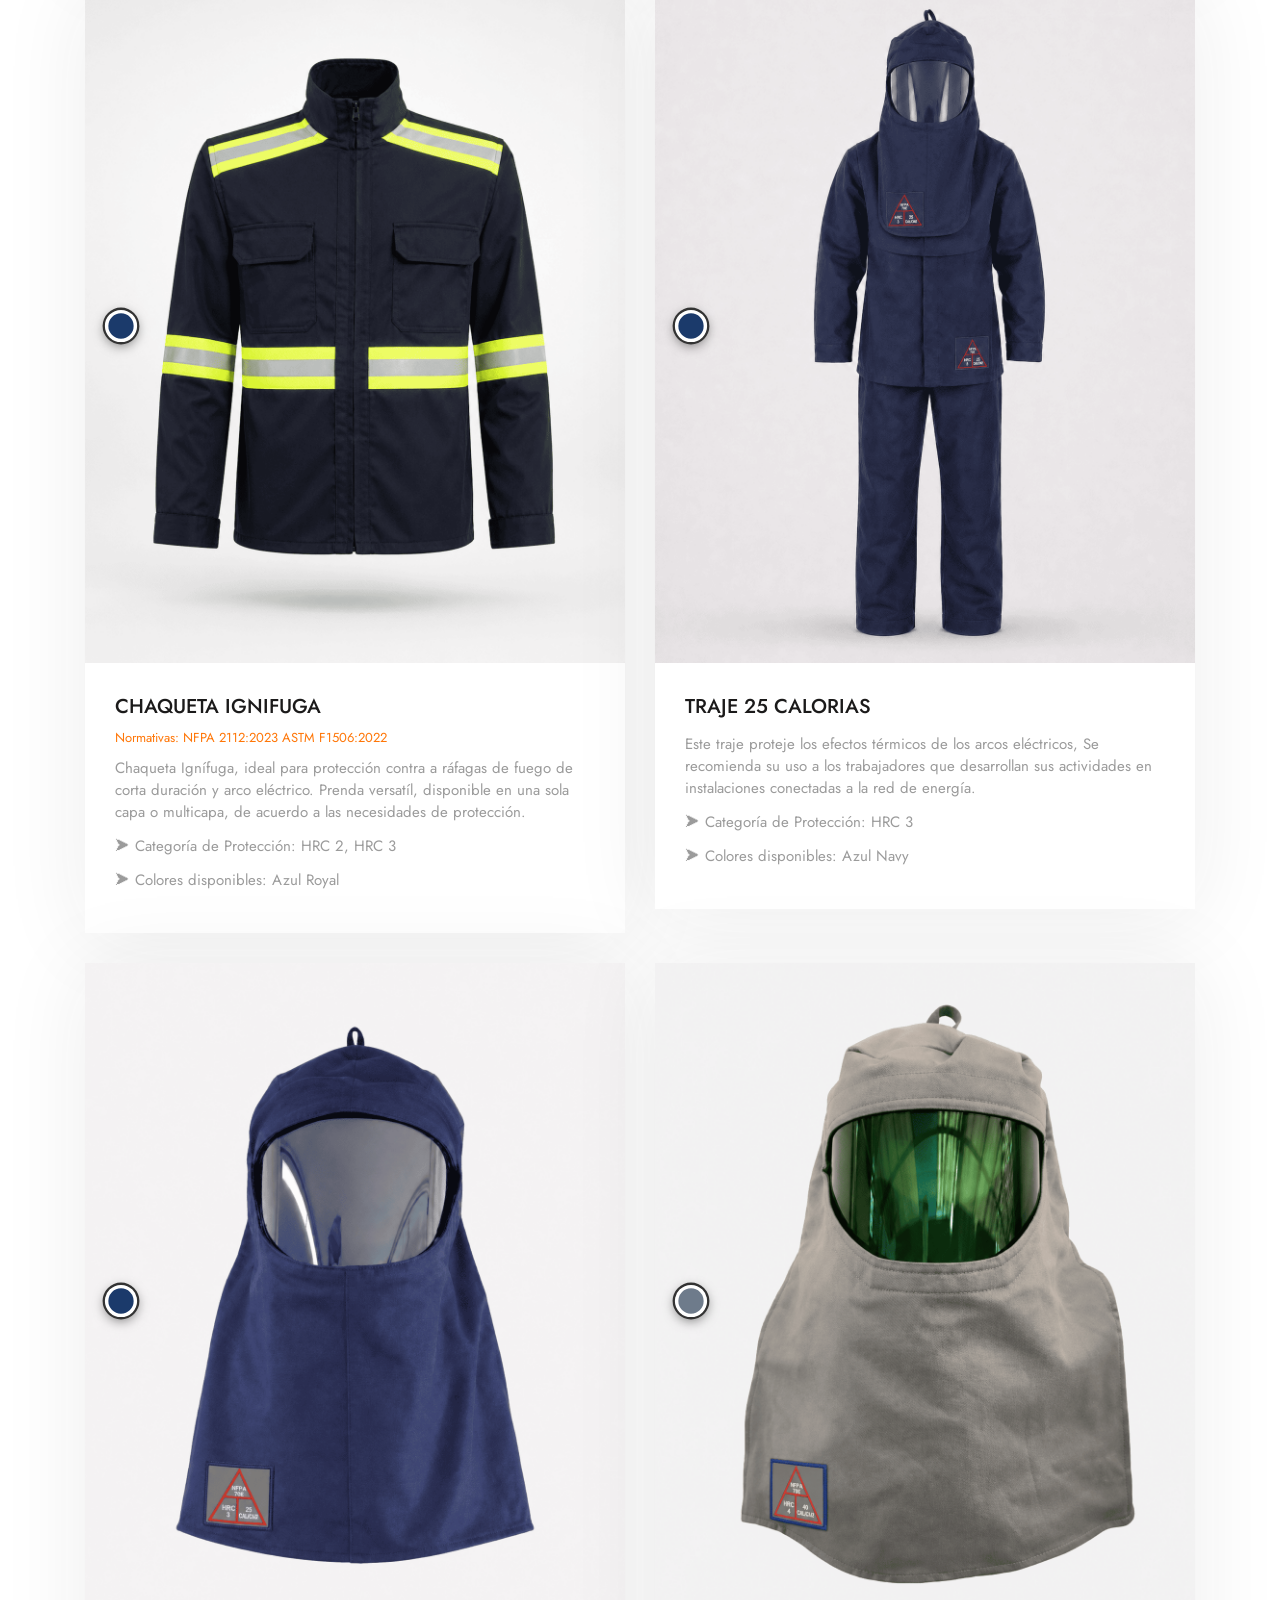
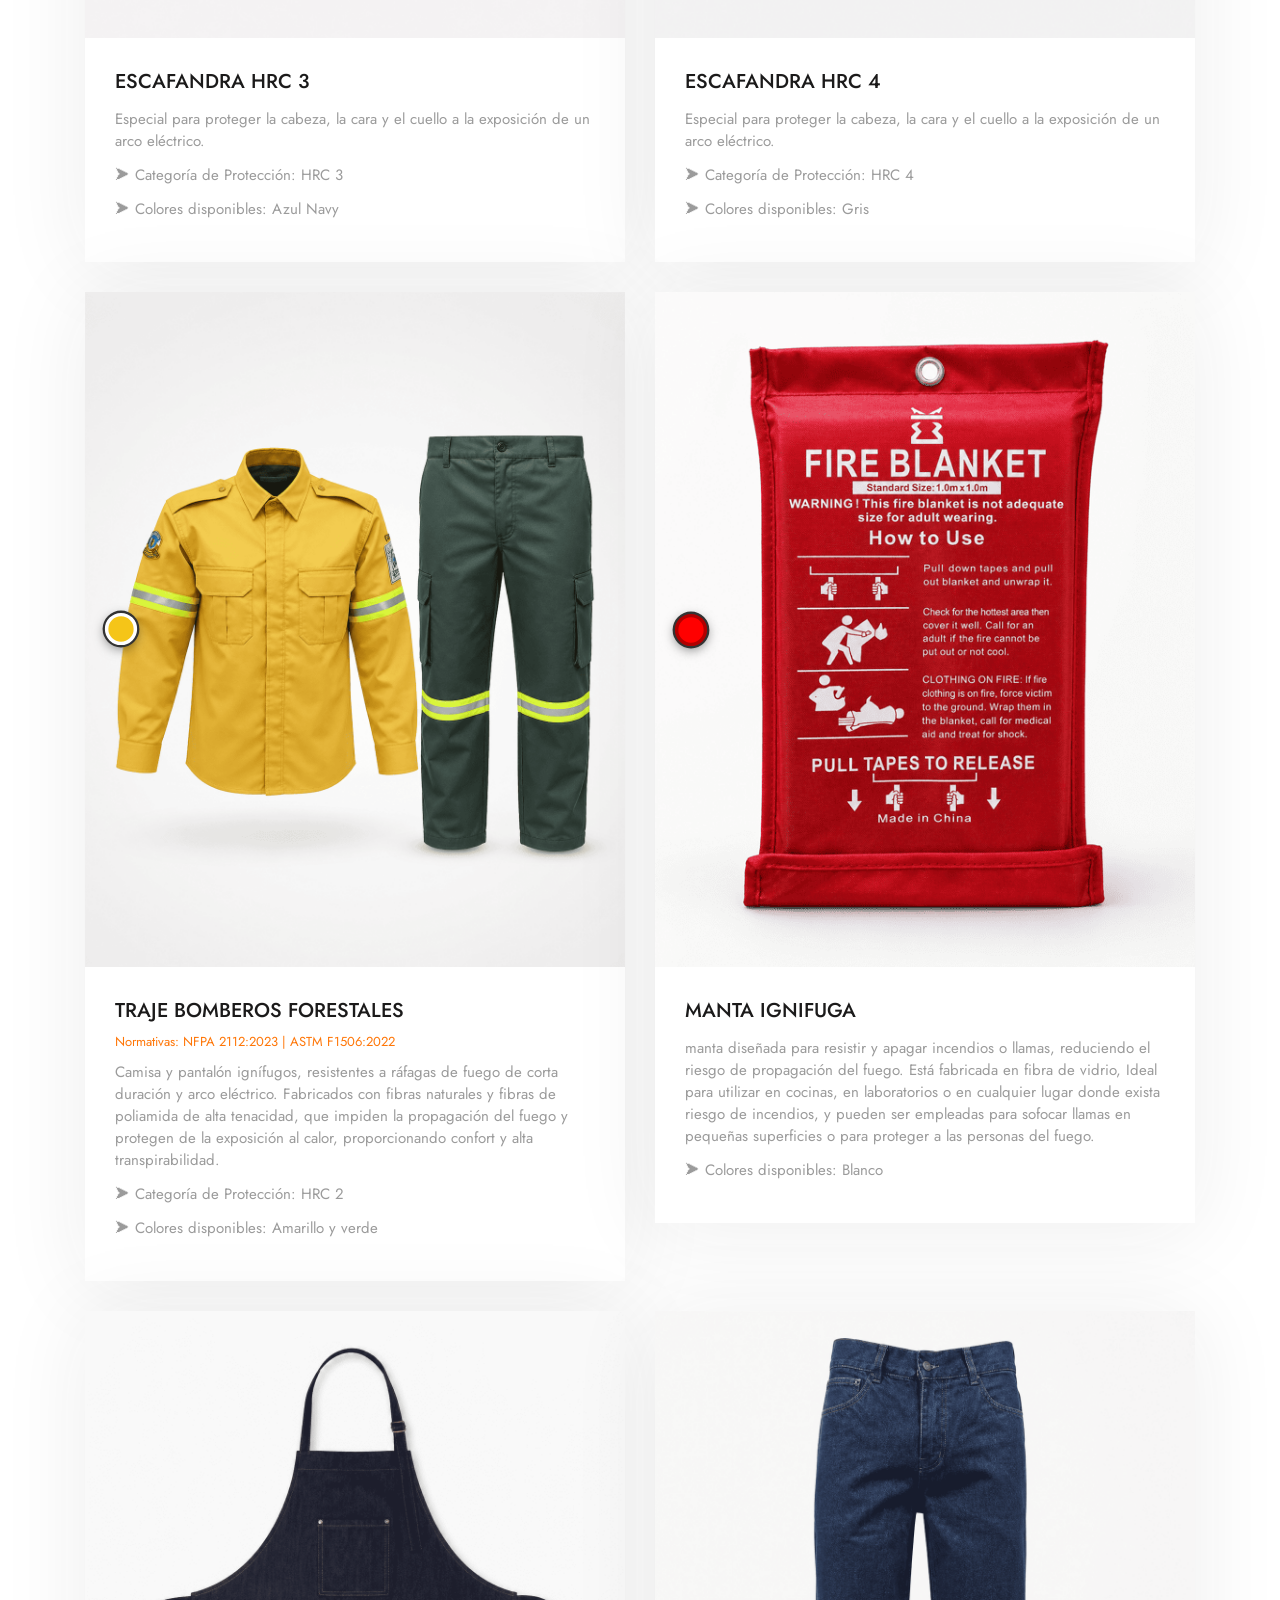
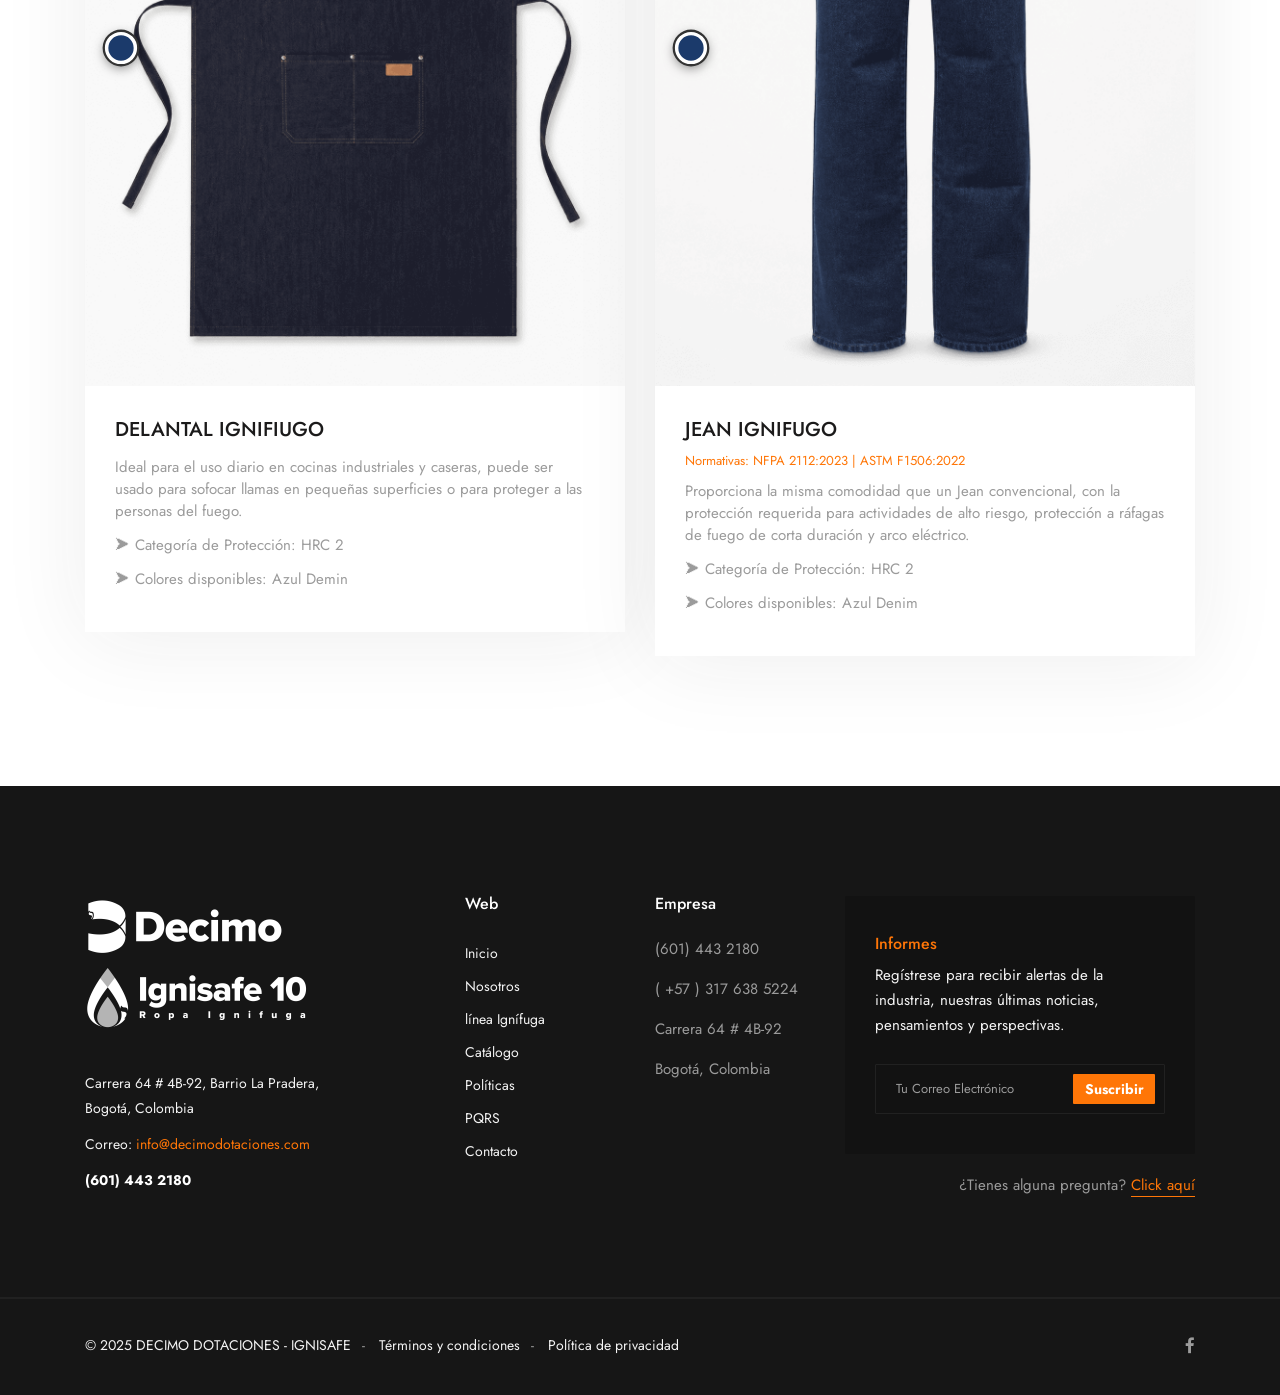
==== commit 1ff5f7e1: "Update translations for clarity and adjust layout of color buttons in catalog" ====
--- a/catalogo.html
+++ b/catalogo.html
@@ -15,19 +15,17 @@
   <style>
     .color-selector-wrapper {
       position: relative;
-      display: flex;
-      align-items: stretch;
+      display: block;
     }
     .color-buttons {
+      position: absolute;
+      left: 22px;
+      top: 50%;
+      transform: translateY(-50%);
       display: flex;
       flex-direction: column;
       gap: 15px;
-      padding-left: 22px;
-      border-radius: 6px 0 0 6px;
-      justify-content: center;
-      min-width: 46px;
       z-index: 2;
-      flex-shrink: 0;
     }
     .color-btn {
       width: 28px;
@@ -53,9 +51,8 @@
       transform: scale(1.15);
     }
     .color-selector-wrapper > img {
-      flex: 1;
-      min-width: 0;
       width: 100%;
+      display: block;
       object-fit: cover;
       transition: opacity 0.3s ease;
     }
@@ -69,8 +66,12 @@
       transform: none;
     }
     .pantalon-colors-wrap {
-      flex-shrink: 0;
+      position: absolute;
+      left: 0px;
+      top: 50%;
+      transform: translateY(-50%);
       display: flex;
+      z-index: 2;
     }
     .pantalon-type-toggle {
       position: absolute;
